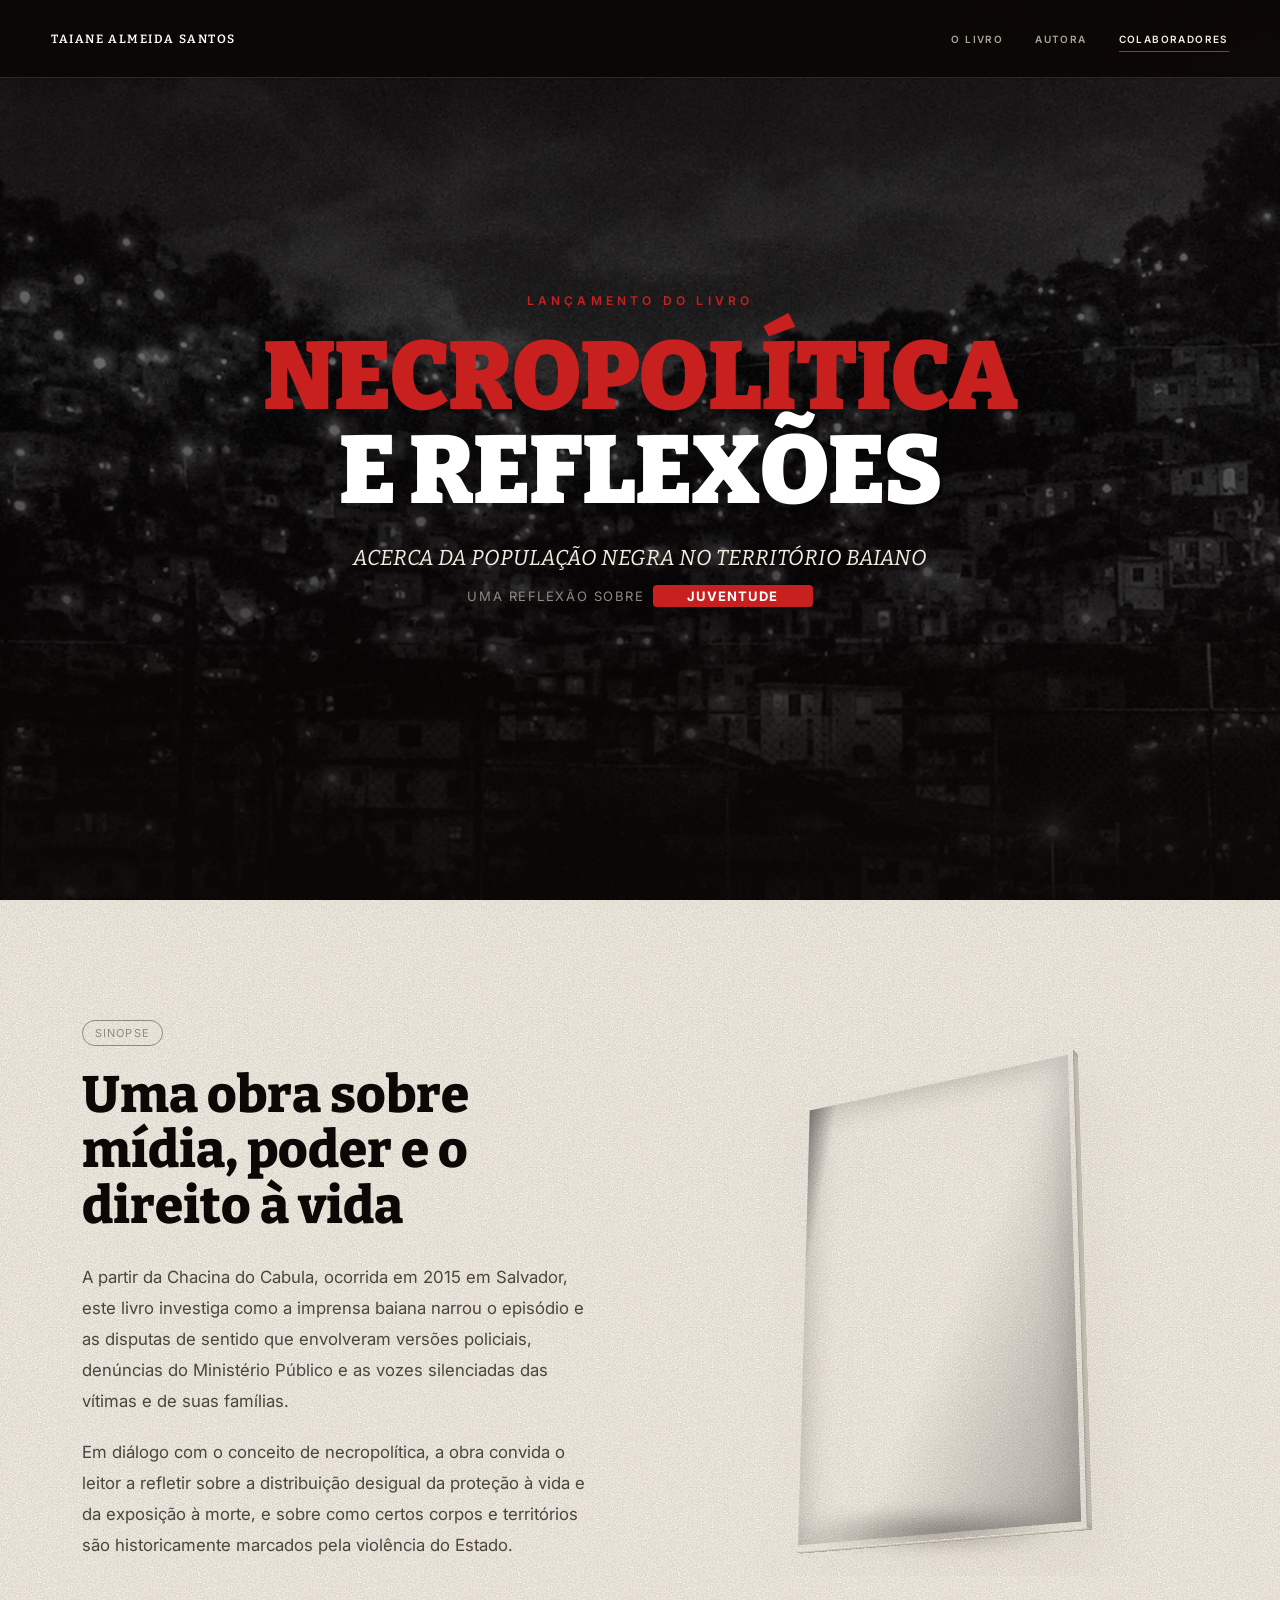
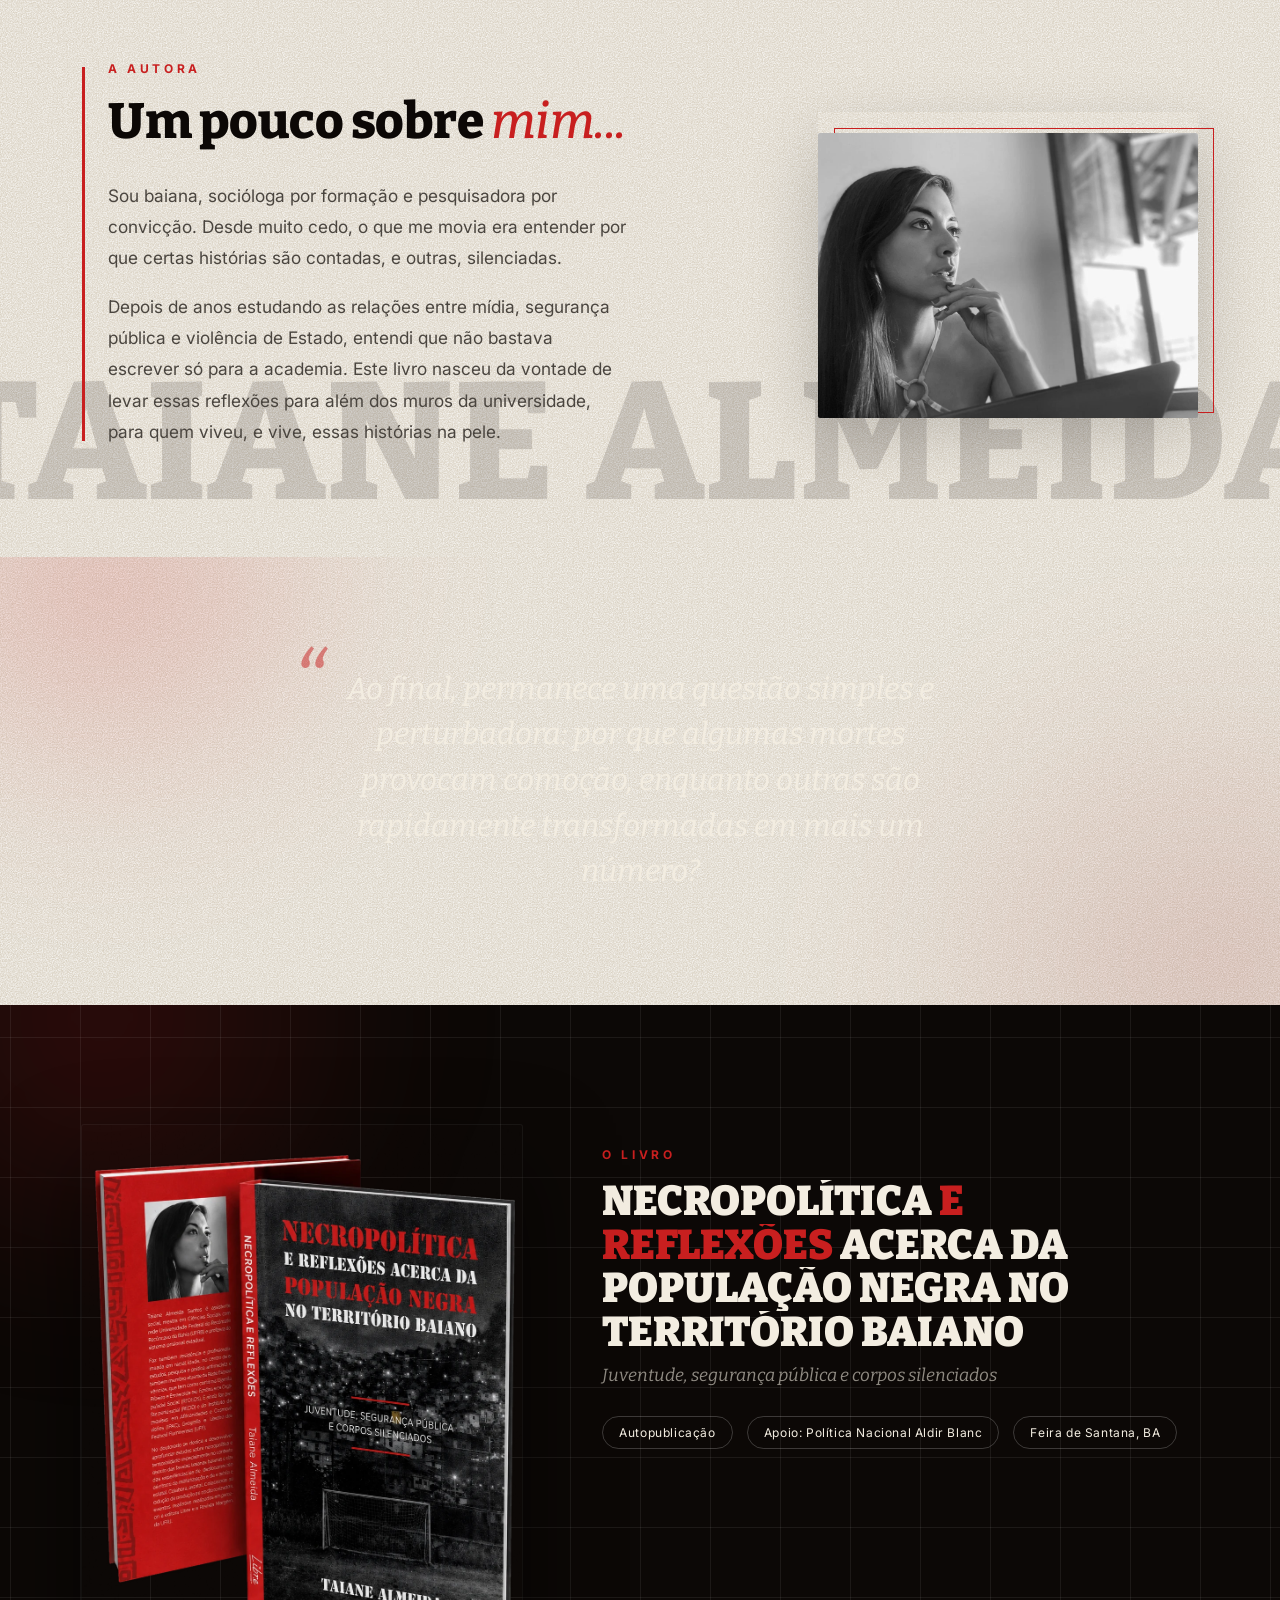
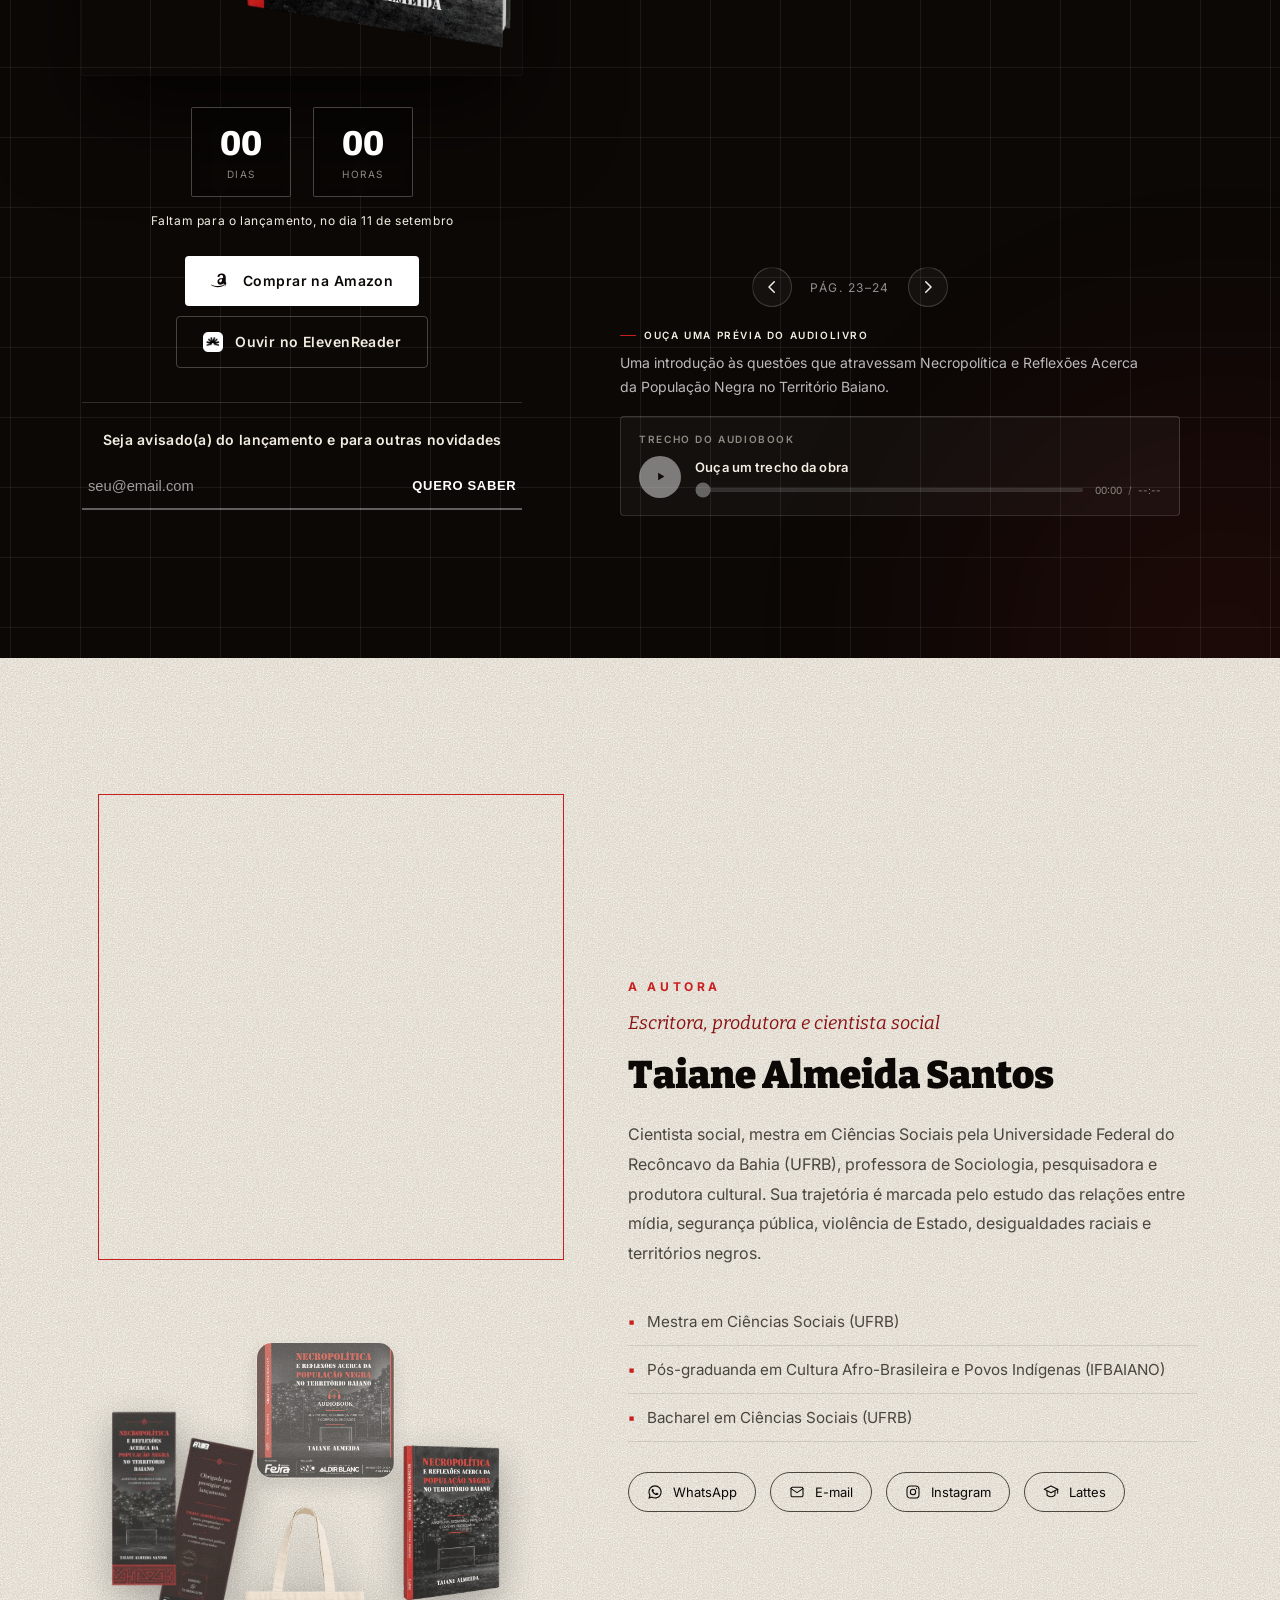
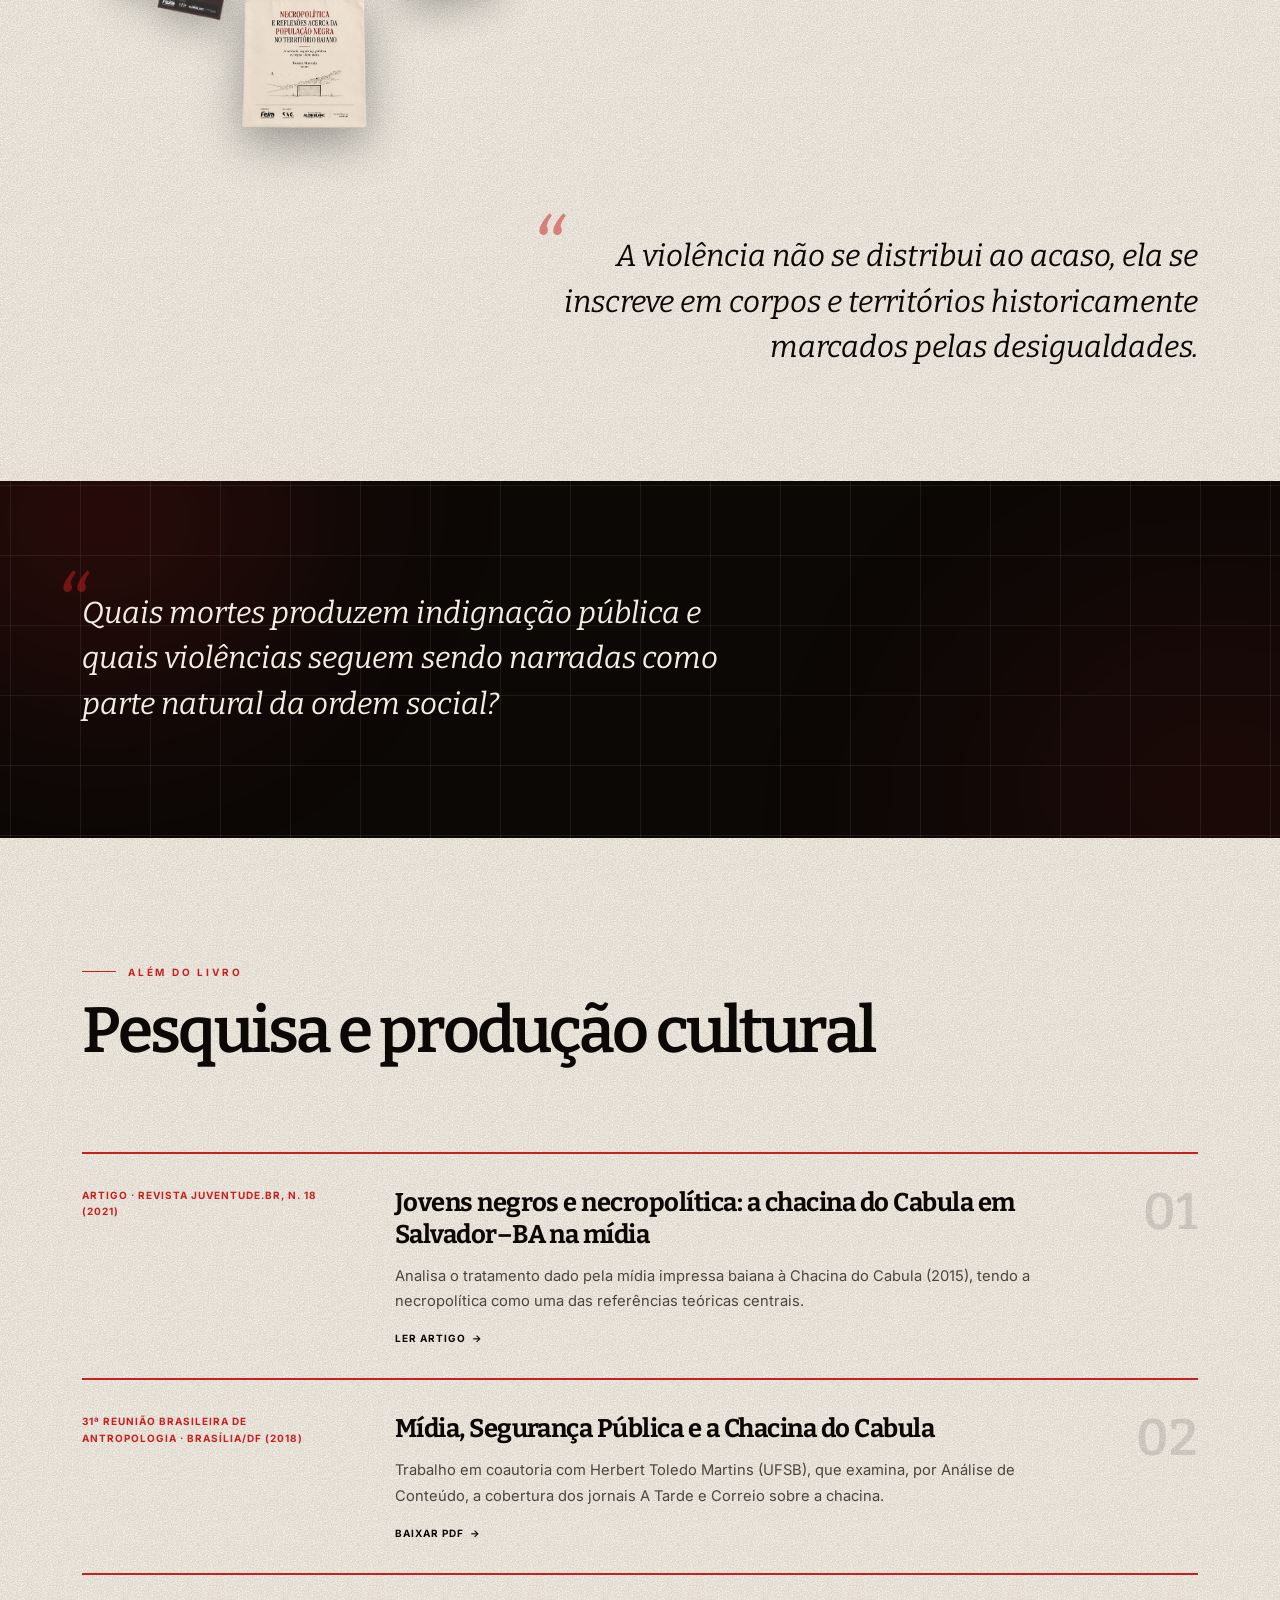
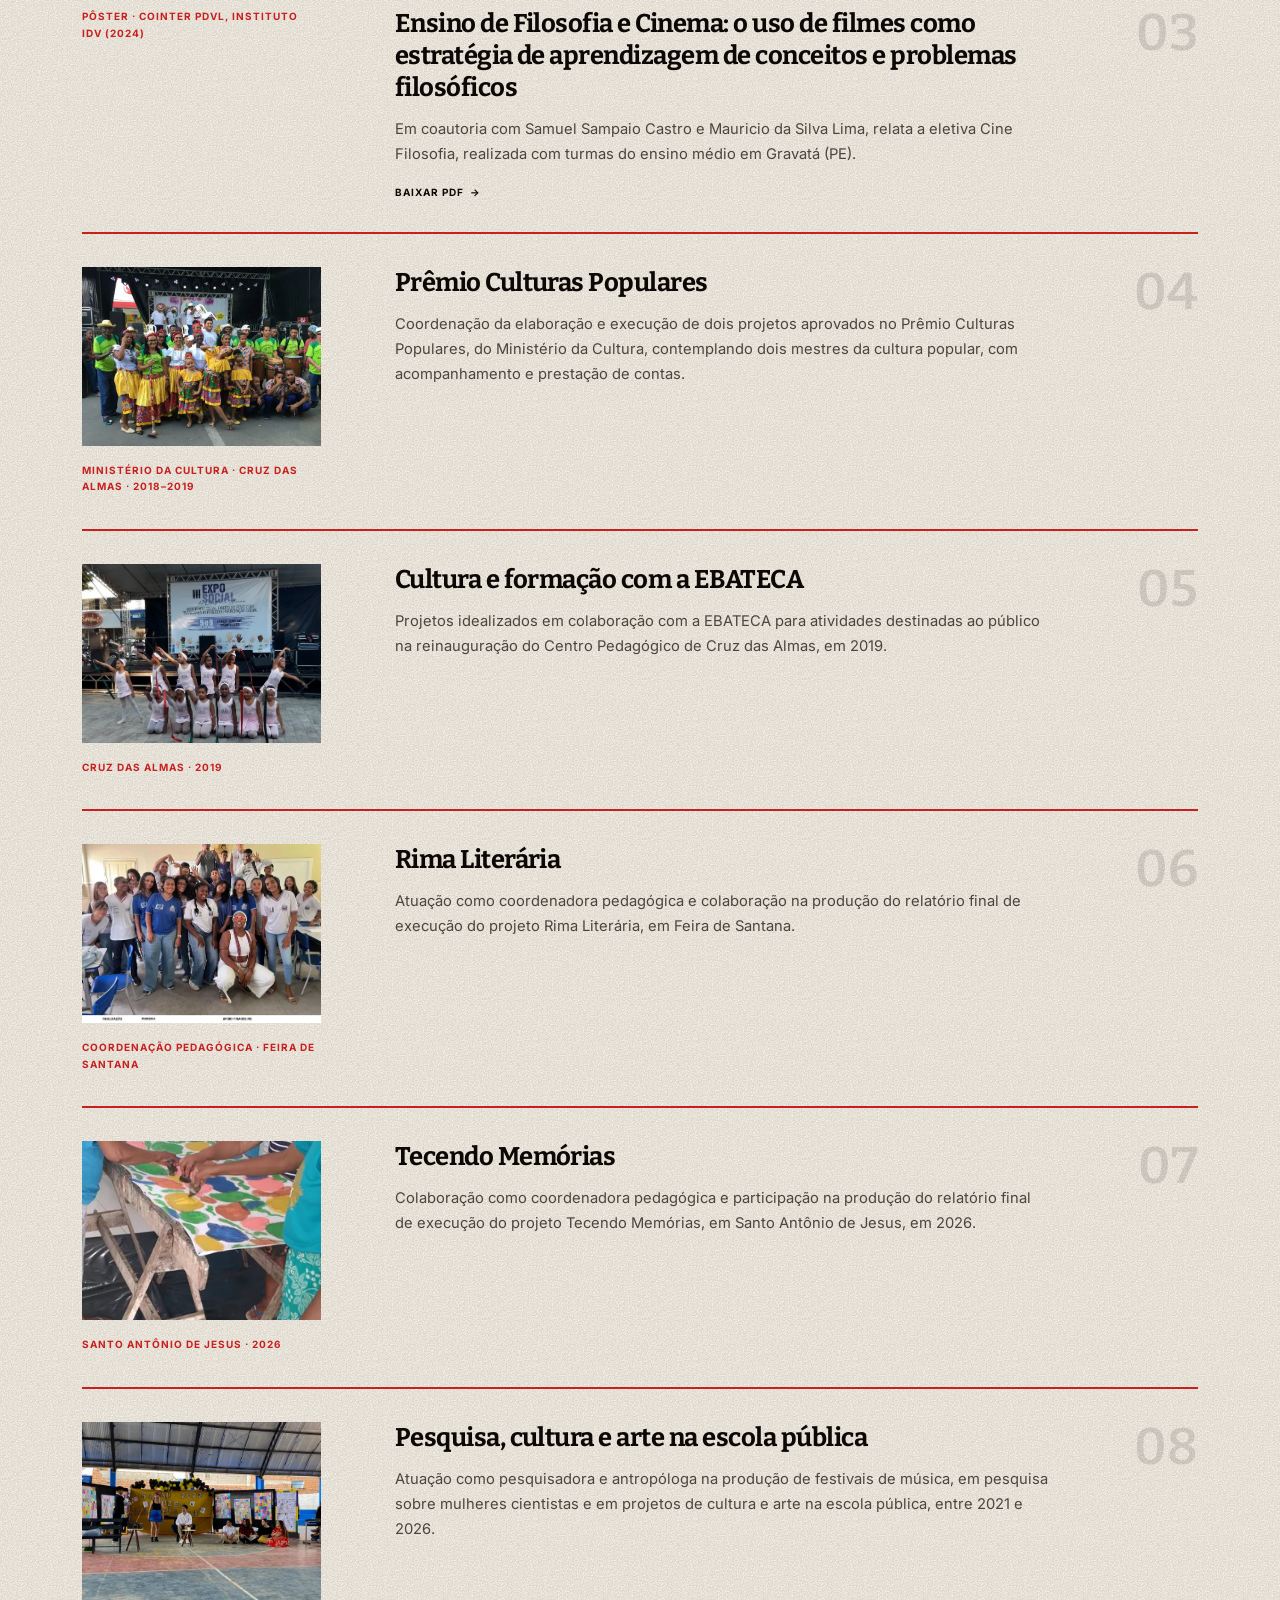
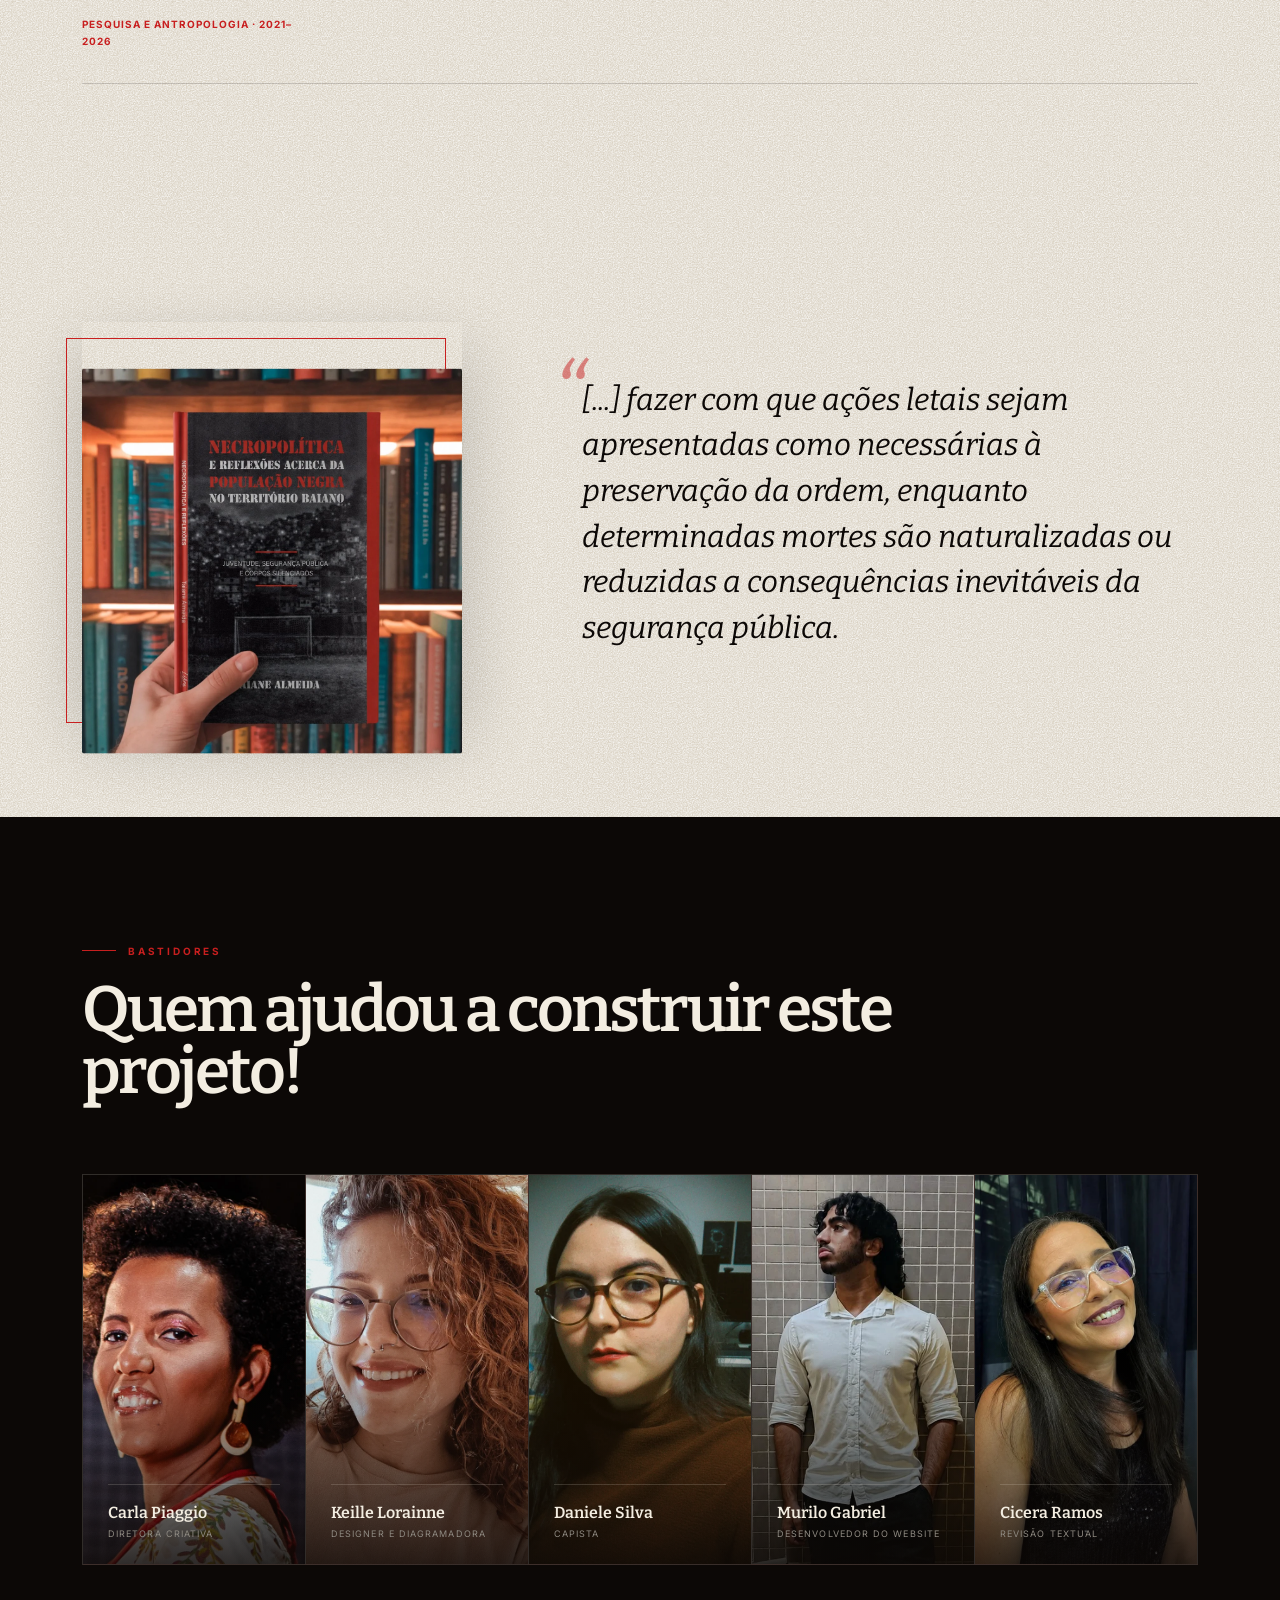
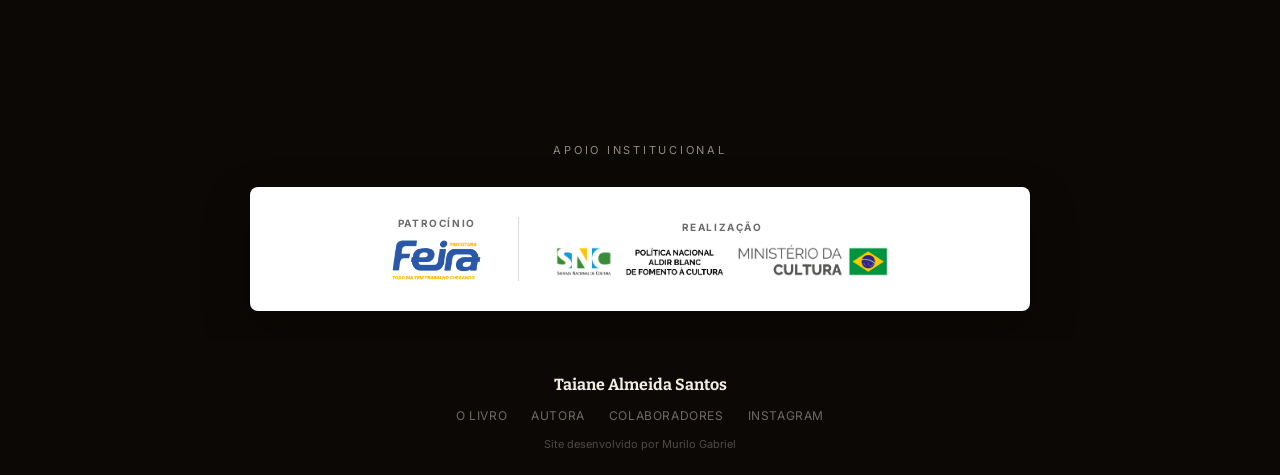
==== index.html @ 966d7d2a "feat: integra audiobook, links de compra e novos projetos culturais" ====
<!DOCTYPE html>
<html lang="pt-BR">

<head>
  <meta charset="UTF-8">
  <meta name="viewport" content="width=device-width, initial-scale=1.0">
  <title>Necropolítica e Reflexões | Taiane Almeida Santos</title>
  <link rel="icon" type="image/webp" href="assets/autora.webp">
  <link rel="canonical" href="https://taianealmeida.vercel.app/">
  <meta name="description"
    content="Site oficial do livro Necropolítica e Reflexões acerca da População Negra no Território Baiano, de Taiane Almeida Santos, uma obra sobre mídia, segurança pública, juventude, racismo e direito à vida.">

  <meta property="og:type" content="website">
  <meta property="og:title" content="Necropolítica e Reflexões | Taiane Almeida Santos">
  <meta property="og:description"
    content="Site oficial do livro Necropolítica e Reflexões acerca da População Negra no Território Baiano, de Taiane Almeida Santos — uma obra sobre mídia, segurança pública, juventude, racismo e direito à vida.">
  <meta property="og:url" content="https://taianealmeida.vercel.app/">
  <meta property="og:image" content="https://taianealmeida.vercel.app/assets/share-preview.jpg">
  <meta property="og:image:secure_url" content="https://taianealmeida.vercel.app/assets/share-preview.jpg">
  <meta property="og:image:type" content="image/jpeg">
  <meta property="og:image:width" content="1200">
  <meta property="og:image:height" content="1213">
  <meta property="og:image:alt"
    content="Livro Necropolítica e Reflexões acerca da População Negra no Território Baiano">
  <meta property="og:site_name" content="Necropolítica e Reflexões">

  <meta name="twitter:card" content="summary_large_image">
  <meta name="twitter:title" content="Necropolítica e Reflexões | Taiane Almeida Santos">
  <meta name="twitter:description"
    content="Site oficial do livro Necropolítica e Reflexões acerca da População Negra no Território Baiano, de Taiane Almeida Santos — uma obra sobre mídia, segurança pública, juventude, racismo e direito à vida.">
  <meta name="twitter:image" content="https://taianealmeida.vercel.app/assets/share-preview.jpg">
  <meta name="twitter:image:alt"
    content="Livro Necropolítica e Reflexões acerca da População Negra no Território Baiano">

  <link rel="preconnect" href="https://fonts.googleapis.com">
  <link rel="preconnect" href="https://fonts.gstatic.com" crossorigin>
  <link rel="preload" as="image" href="assets/hero-bg.webp" fetchpriority="high">
  <link
    href="https://fonts.googleapis.com/css2?family=Bitter:ital,wght@0,400;0,600;0,800;0,900;1,400;1,500&family=Inter:wght@400;500;600;700&display=swap"
    rel="stylesheet">
  <link rel="stylesheet" href="style.css">
</head>

<body>

  <canvas id="sparkCanvas"></canvas>
  <div class="scroll-progress" id="scrollProgress" aria-hidden="true"></div>

  <nav id="mainNav">
    <div class="nav-name">Taiane Almeida Santos</div>
    <div class="nav-links" id="navLinks">
      <a href="#livro">O Livro</a>
      <a href="#autora">Autora</a>
      <!-- DEPOIMENTOS — link temporariamente ocultado junto com a seção.
      <a href="#depoimentos">Depoimentos</a>
      -->
      <a href="#colaboradores">Colaboradores</a>
    </div>
    <button class="nav-toggle" id="navToggle" aria-label="Abrir menu" aria-expanded="false" aria-controls="navLinks">
      <span></span><span></span><span></span>
    </button>
  </nav>
  <div class="nav-overlay" id="navOverlay"></div>

  <!-- HERO -->
  <section class="hero">
    <div class="hero-bg" style="background-image:url('assets/hero-bg.webp')"></div>
    <div class="hero-overlay"></div>
    <div class="hero-curtain hero-curtain--left" aria-hidden="true"></div>
    <div class="hero-curtain hero-curtain--right" aria-hidden="true"></div>
    <div class="hero-content">
      <div class="eyebrow">Lançamento do livro</div>
      <div class="fold-perspective">
        <h1 class="fold-title" id="foldTitle">
          <span class="line2">NECROPOLÍTICA</span><br>
          <span class="line1">E REFLEXÕES</span>
        </h1>
      </div>
      <h1 class="hero-sub">ACERCA DA POPULAÇÃO NEGRA NO TERRITÓRIO BAIANO</h1>
      <p class="hero-tagline">
        <span class="rotating-text-wrapper">
          <span class="rotating-text-static">Uma reflexão sobre</span>
          <span class="rotating-text" id="rotatingText">
            <span class="rotating-text__item is-active">Juventude</span>
            <span class="rotating-text__item">Segurança Pública</span>
            <span class="rotating-text__item">Necropolítica</span>
            <span class="rotating-text__item">Resistência</span>
          </span>
        </span>
      </p>
    </div>
  </section>




  <!-- QUOTE 1 - left, paired with a photo of the author -->

  <!-- SINOPSE -->
  <section class="sinopse" id="sinopse">
    <div class="container sinopse-grid">
      <div class="reveal from-right sinopse-mockup">
        <div class="book3d-shadow" aria-hidden="true"></div>
        <div class="book3d-wrap" id="book3dWrap">
          <div class="book3d" id="book3d">
            <div class="book3d__face book3d__front">
              <img src="assets/livro3d-frente.webp" alt="Capa do livro Necropolítica e Reflexões" width="700"
                height="1099" decoding="async" draggable="false">
            </div>
            <div class="book3d__face book3d__back">
              <img src="assets/livro3d-verso.webp" alt="Contracapa do livro Necropolítica e Reflexões" width="700"
                height="1098" decoding="async" draggable="false">
            </div>
            <div class="book3d__face book3d__spine">
              <img src="assets/livro3d-lombada.webp" alt="Lombada do livro Necropolítica e Reflexões" width="33"
                height="1141" decoding="async" draggable="false">
            </div>
            <div class="book3d__face book3d__pages" aria-hidden="true"></div>
            <div class="book3d__face book3d__top" aria-hidden="true"></div>
            <div class="book3d__face book3d__bottom" aria-hidden="true"></div>
          </div>
        </div>
      </div>
      <div class="sinopse-text reveal from-left">
        <span class="sinopse-badge">Sinopse</span>
        <h2 class="section-title split-text">Uma obra sobre mídia, poder e o direito à vida</h2>
        <p>A partir da Chacina do Cabula, ocorrida em 2015 em Salvador, este livro investiga como a imprensa baiana
          narrou o episódio e as disputas de sentido que envolveram versões policiais, denúncias do Ministério Público e
          as vozes silenciadas das vítimas e de suas famílias.</p>
        <p>Em diálogo com o conceito de necropolítica, a obra convida o leitor a refletir sobre a distribuição desigual
          da proteção à vida e da exposição à morte, e sobre como certos corpos e territórios são historicamente
          marcados pela violência do Estado.</p>

      </div>
    </div>
  </section>

  <section class="quote-section sobre-mim-section">
    <div class="container quote-photo-grid">
      <div class="autora-watermark" aria-hidden="true"><span>Taiane Almeida</span></div>
      <div class="sobre-mim reveal from-left">
        <span class="section-label">A autora</span>
        <h2 class="sobre-mim-label split-text" data-split-preserve-html="true">Um pouco sobre <em>mim...</em></h2>
        <p>Sou baiana, socióloga por formação e pesquisadora por convicção. Desde muito cedo, o que me movia era
          entender por que certas histórias são contadas, e outras, silenciadas.</p>
        <p>Depois de anos estudando as relações entre mídia, segurança pública e violência de Estado, entendi que não
          bastava escrever só para a academia. Este livro nasceu da vontade de levar essas reflexões para além dos
          muros da universidade, para quem viveu, e vive, essas histórias na pele.</p>
      </div>
      <div class="quote-photo-frame reveal from-right">
        <div class="quote-photo-inner" data-parallax="0.05">
          <img src="assets/taiane-candid.webp" alt="Taiane Almeida Santos" width="1100" height="825" loading="lazy"
            decoding="async">
        </div>
      </div>
    </div>
  </section>


  <!-- QUOTE 2 - center on dark -->
  <section class="quote-section dark goal-bg ambient-glow">
    <div class="container">
      <blockquote class="quote-block quote-center reveal from-center">
        Ao final, permanece uma questão simples e perturbadora: por que algumas mortes provocam comoção, enquanto outras
        são rapidamente transformadas em mais um número?
      </blockquote>
    </div>
  </section>



  <!-- LIVRO -->
  <section class="livro cursor-grid-bg ambient-glow" id="livro">
    <canvas class="cursor-grid-canvas" aria-hidden="true"></canvas>
    <div class="container livro-grid">
      <div class="book-cover-wrap reveal from-left">
        <img src="assets/livro-capa-contracapa.webp" alt="Capa e contracapa do livro Necropolítica e Reflexões"
          width="1000" height="1249" loading="lazy" decoding="async">
        <div class="livro-cta">
          <div class="countdown-wrap" id="countdown">
            <div class="cd-box">
              <div class="cd-num" id="cd-days">--</div>
              <div class="cd-label">dias</div>
            </div>
            <div class="cd-box">
              <div class="cd-num" id="cd-hours">--</div>
              <div class="cd-label">horas</div>
            </div>
          </div>
          <p class="cd-caption">Faltam para o lançamento, no dia 11 de setembro</p>
          <a href="https://www.amazon.com.br/dp/B0HJBYMPZR/ref=mp_s_a_1_1?crid=3K2U5C9Z5D4BV&dib=eyJ2IjoiMSJ9.YlyxGwisrDa3qDnV0u-QEEXWohz8nEbCLAIsquaenWfNf5iiUB16h9qG-_--KOvYTPI65YmHmj3xDpbNdmT8Vw.cNkX0yG9-xN4MQ84iaETBEr9tyuZ7ePaU0CKVfbHmpA&dib_tag=se&keywords=taiane+almeida&qid=1789025018&sprefix=taiane+almeida%2Caps%2C266&sr=8-1" class="amazon-btn" id="amazonBtn"
            target="_blank" rel="noopener noreferrer" aria-label="Comprar Necropolítica e Reflexões na Amazon">
            <svg class="amazon-icon" viewBox="0 0 24 24" fill="currentColor">
              <path
                d="M15.93 17.09c-2.1 1.55-5.14 2.38-7.76 2.38-3.67 0-6.98-1.36-9.48-3.62-.2-.18-.02-.42.22-.28 2.7 1.57 6.04 2.52 9.49 2.52 2.33 0 4.89-.48 7.24-1.48.35-.15.65.23.29.48z" />
              <path
                d="M16.8 16.05c-.27-.34-1.77-.16-2.45-.08-.2.02-.24-.15-.05-.29 1.2-.84 3.16-.6 3.39-.32.23.29-.06 2.28-1.18 3.23-.17.15-.34.07-.26-.12.26-.63.83-2.08.55-2.42z" />
              <path
                d="M14.5 7.5c0-.8.02-1.47-.4-2.01-.35-.46-.93-.68-1.62-.68-1.14 0-2.15.6-2.4 2.02-.05.27-.25.27-.42.24l-1.68-.18c-.14-.03-.3-.14-.26-.35.4-2.1 2.28-3.44 4.87-3.44 1.3 0 3 .35 4.02 1.35 1.02 1 1.1 2.35 1.1 3.6v4.63c0 .93.38 1.34.74 1.83.13.18.16.4-.01.54-.4.33-1.1.94-1.49 1.28-.19.16-.4.17-.55.05-.77-.67-.9-.98-1.33-1.62-1.27 1.3-2.17 1.69-3.82 1.69-1.94 0-3.46-1.2-3.46-3.6 0-1.87.99-3.14 2.4-3.76 1.22-.55 2.94-.65 4.25-.8v-.42zm-1.63 4.9c.32-.55.32-1.07.32-1.68v-.9c-1.65 0-3.39.35-3.39 2.29 0 .99.51 1.65 1.39 1.65.64 0 1.21-.4 1.68-1.36z" />
            </svg>
            Comprar na Amazon
          </a>
          <a href="https://elevenreader.io/audiobooks/necropolitica-e-reflexoes-acerca-da-populacao-negra-no-territorio-baiano-audiobook/pj_fUJaeqrqLPuU48S3MWjV?share=in_app" class="amazon-btn spotify-btn" id="audiobookBtn"
            target="_blank" rel="noopener noreferrer" aria-label="Ouvir audiolivro completo no ElevenReader">
            <img class="amazon-icon" src="assets/audio/favicon.ico" width="20" height="20" alt="" aria-hidden="true">
            Ouvir no ElevenReader
          </a>

          <div class="livro-newsletter">
            <p class="ln-caption">Seja avisado(a) do lançamento e para outras novidades</p>
            <form class="nl-form" id="sib-form" method="POST"
              action="https://5ff61394.sibforms.com/serve/[base64]"
              data-type="subscription">
              <label class="sr-only" for="EMAIL">Seu endereço de e-mail</label>
              <input type="email" id="EMAIL" name="EMAIL" placeholder="seu@email.com" autocomplete="email" required>
              <input type="text" name="email_address_check" value="" class="input--hidden" tabindex="-1"
                autocomplete="off" aria-hidden="true">
              <input type="hidden" name="locale" value="pt">
              <button type="submit">Quero saber</button>
            </form>
            <p class="nl-msg" id="nlMsg"></p>
          </div>
        </div>
      </div>
      <div class="reveal from-right">
        <span class="section-label">O Livro</span>
        <h2 class="livro-title split-text" data-split-preserve-html="true">NECROPOLÍTICA <span class="red">
            E REFLEXÕES </span>ACERCA DA POPULAÇÃO NEGRA NO TERRITÓRIO BAIANO</h2>
        <p class="livro-subtitle">Juventude, segurança pública e corpos silenciados</p>
        <div class="livro-meta">
          <span class="meta-pill">Autopublicação</span>
          <span class="meta-pill">Apoio: Política Nacional Aldir Blanc</span>
          <span class="meta-pill">Feira de Santana, BA</span>
        </div>

        <div class="book-spread-wrap" id="bookSpread">
          <button type="button" class="book-spread-viewport" id="spreadFrame"
            aria-label="Ampliar prévia das páginas do livro">
            <div class="book-spread-track" id="spreadTrack">
              <img class="spread-img" src="assets/book-pages/spread-23-24-760.webp"
                srcset="assets/book-pages/spread-23-24-760.webp 760w, assets/book-pages/spread-23-24.webp 1514w"
                sizes="(max-width: 880px) calc(100vw - 48px), 560px" alt="Páginas 23–24 do livro" width="1514"
                height="1039" loading="lazy" decoding="async" draggable="false">
              <img class="spread-img" src="assets/book-pages/spread-25-26-760.webp"
                srcset="assets/book-pages/spread-25-26-760.webp 760w, assets/book-pages/spread-25-26.webp 1514w"
                sizes="(max-width: 880px) calc(100vw - 48px), 560px" alt="Páginas 25–26 do livro" width="1514"
                height="1039" loading="lazy" decoding="async" draggable="false">
            </div>
            <span class="book-spread__zoom-hint" aria-hidden="true">
              <svg viewBox="0 0 24 24" fill="none" stroke="currentColor" stroke-width="1.8">
                <circle cx="11" cy="11" r="7" />
                <path d="M21 21l-4.3-4.3" stroke-linecap="round" />
                <path d="M8 11h6M11 8v6" stroke-linecap="round" />
              </svg>
            </span>
          </button>
          <div class="book-flip__controls">
            <button type="button" class="flip-btn" id="spreadPrev" aria-label="Páginas anteriores">
              <svg viewBox="0 0 24 24" fill="none">
                <path d="M15 5l-7 7 7 7" stroke="currentColor" stroke-width="2" stroke-linecap="round"
                  stroke-linejoin="round" />
              </svg>
            </button>
            <span class="flip-indicator" id="spreadIndicator">Pág. 23–24</span>
            <button type="button" class="flip-btn" id="spreadNext" aria-label="Próximas páginas">
              <svg viewBox="0 0 24 24" fill="none">
                <path d="M9 5l7 7-7 7" stroke="currentColor" stroke-width="2" stroke-linecap="round"
                  stroke-linejoin="round" />
              </svg>
            </button>
          </div>
          <div class="audiobook-intro">
            <div class="audiobook-intro__eyebrow">Ouça uma prévia do audiolivro</div>
            <p class="audiobook-intro__description">Uma introdução às questões que atravessam Necropolítica e Reflexões
              Acerca da População Negra no Território Baiano.</p>
          </div>
          <div class="audiobook-player" id="audiobookPlayer">
            <div class="audiobook-player__eyebrow">Trecho do audiobook</div>
            <div class="audiobook-player__main">
              <button type="button" class="audiobook-player__play" id="audioPlay"
                aria-label="Reproduzir trecho do audiobook" disabled>
                <svg class="audio-icon audio-icon--play" viewBox="0 0 24 24" aria-hidden="true">
                  <path d="M9 7.2v9.6L17 12 9 7.2Z" fill="currentColor" />
                </svg>
                <svg class="audio-icon audio-icon--pause" viewBox="0 0 24 24" aria-hidden="true">
                  <path d="M9 7v10M15 7v10" fill="none" stroke="currentColor" stroke-width="2" stroke-linecap="round" />
                </svg>
              </button>
              <div class="audiobook-player__body">
                <div class="audiobook-player__title">Ouça um trecho da obra</div>
                <div class="audiobook-player__progress-row">
                  <input id="audioProgress" class="audiobook-player__progress" type="range" min="0" max="100" value="0"
                    step="0.1" aria-label="Progresso do trecho do audiobook" disabled>
                  <div class="audiobook-player__times"><span id="audioCurrent">00:00</span><span
                      id="audioDuration">--:--</span></div>
                </div>
              </div>
            </div>
            <audio id="audiobookAudio" src="assets/audio/WhatsApp%20Audio%202026-09-08%20at%2019.38.07.ogg"
              preload="metadata"></audio>
          </div>
        </div>
      </div>
    </div>
  </section>

  <!-- BOOK LIGHTBOX (zoom da prévia de páginas) -->
  <div class="book-lightbox" id="bookLightbox" aria-hidden="true">
    <button type="button" class="lightbox-close" id="lightboxClose" aria-label="Fechar">
      <svg viewBox="0 0 24 24" fill="none" stroke="currentColor" stroke-width="2">
        <path d="M6 6l12 12M18 6L6 18" stroke-linecap="round" />
      </svg>
    </button>
    <div class="book-lightbox__stage">
      <img class="book-lightbox__img" id="lightboxImg" src="" alt="">
    </div>
    <div class="book-lightbox__controls">
      <button type="button" class="flip-btn" id="lightboxPrev" aria-label="Páginas anteriores">
        <svg viewBox="0 0 24 24" fill="none">
          <path d="M15 5l-7 7 7 7" stroke="currentColor" stroke-width="2" stroke-linecap="round"
            stroke-linejoin="round" />
        </svg>
      </button>
      <span class="flip-indicator" id="lightboxIndicator">Pág. 23–24</span>
      <button type="button" class="flip-btn" id="lightboxNext" aria-label="Próximas páginas">
        <svg viewBox="0 0 24 24" fill="none">
          <path d="M9 5l7 7-7 7" stroke="currentColor" stroke-width="2" stroke-linecap="round"
            stroke-linejoin="round" />
        </svg>
      </button>
    </div>
  </div>

  <!-- QUOTE 3 - right -->

  <!--
  <section class="quote-section">
    <div class="container">
      <blockquote class="quote-block quote-right reveal from-right">
        Reconhecer os mecanismos que naturalizam determinadas mortes significa também reafirmar o direito à vida, à
        memória, à justiça e à dignidade humana.
      </blockquote>
    </div>
  </section>
-->

  <!-- AUTORA -->
  <section class="autora" id="autora">
    <div class="autora-gradient-bg" id="autoraGradientWaves" aria-hidden="true"></div>
    <div class="container autora-grid">
      <div class="autora-photo-col reveal from-left">
        <div class="autora-photo">
          <img src="assets/autora.webp" alt="Taiane Almeida Santos" width="900" height="900" loading="lazy"
            decoding="async">
        </div>
      </div>
      <div class="reveal from-right">
        <span class="section-label">A Autora</span>
        <p class="autora-kicker">Escritora, produtora e cientista social</p>
        <h2 class="autora-name split-text">Taiane Almeida Santos</h2>
        <div class="autora-bio">
          <p>Cientista social, mestra em Ciências Sociais pela Universidade Federal do Recôncavo da Bahia (UFRB),
            professora de Sociologia, pesquisadora e produtora cultural. Sua trajetória é marcada pelo estudo das
            relações entre mídia, segurança pública, violência de Estado, desigualdades raciais e territórios negros.
          </p>
        </div>
        <ul class="formacao-list">
          <li>Mestra em Ciências Sociais (UFRB)</li>
          <li>Pós-graduanda em Cultura Afro-Brasileira e Povos Indígenas (IFBAIANO)</li>
          <li>Bacharel em Ciências Sociais (UFRB)</li>
        </ul>
        <div class="contatos" id="contato">
          <a class="contato-chip" href="https://wa.me/5575992184028" target="_blank">
            <svg class="chip-icon" viewBox="0 0 24 24" fill="currentColor">
              <path
                d="M12.04 2c-5.46 0-9.91 4.45-9.91 9.91 0 1.75.46 3.45 1.32 4.95L2 22l5.25-1.38a9.9 9.9 0 0 0 4.79 1.22h.01c5.46 0 9.91-4.45 9.91-9.91 0-2.65-1.03-5.14-2.9-7.01A9.82 9.82 0 0 0 12.04 2zm0 18.15h-.01a8.2 8.2 0 0 1-4.19-1.15l-.3-.18-3.12.82.83-3.04-.2-.31a8.23 8.23 0 0 1-1.26-4.38c0-4.54 3.7-8.24 8.25-8.24a8.2 8.2 0 0 1 5.83 2.42 8.18 8.18 0 0 1 2.41 5.83c0 4.55-3.7 8.23-8.24 8.23zm4.52-6.16c-.25-.12-1.47-.72-1.7-.81-.23-.08-.39-.12-.56.13-.17.25-.64.81-.78.97-.14.17-.29.19-.54.06-.25-.12-1.04-.38-1.99-1.22-.73-.65-1.23-1.46-1.37-1.71-.14-.25-.02-.38.11-.51.11-.11.25-.29.37-.43.12-.14.16-.25.25-.41.08-.17.04-.31-.02-.44-.06-.12-.56-1.35-.77-1.85-.2-.48-.41-.42-.56-.43-.14-.01-.31-.01-.48-.01a.92.92 0 0 0-.67.31c-.23.25-.87.85-.87 2.08s.89 2.41 1.01 2.58c.12.17 1.75 2.67 4.24 3.74.59.26 1.05.41 1.41.52.59.19 1.13.16 1.56.1.48-.07 1.47-.6 1.67-1.18.21-.58.21-1.08.15-1.18-.06-.1-.23-.16-.48-.28z" />
            </svg>
            WhatsApp
          </a>
          <a class="contato-chip" href="mailto:almeida.taiane@outllook.com">
            <svg class="chip-icon" viewBox="0 0 24 24" fill="none" stroke="currentColor" stroke-width="1.6">
              <rect x="3" y="5" width="18" height="14" rx="2" />
              <path d="M3 7l9 6 9-6" stroke-linecap="round" stroke-linejoin="round" />
            </svg>
            E-mail
          </a>
          <a class="contato-chip" href="https://www.instagram.com/taialmeida2/" target="_blank">
            <svg class="chip-icon" viewBox="0 0 24 24" fill="none" stroke="currentColor" stroke-width="1.6">
              <rect x="3" y="3" width="18" height="18" rx="5" />
              <circle cx="12" cy="12" r="4" />
              <circle cx="17.3" cy="6.7" r="1" fill="currentColor" stroke="none" />
            </svg>
            Instagram
          </a>
          <a class="contato-chip" href="https://share.google/I5t78HGhTyZpw0pw1" target="_blank">
            <svg class="chip-icon" viewBox="0 0 24 24" fill="none" stroke="currentColor" stroke-width="1.6">
              <path d="M12 3L2 8l10 5 10-5-10-5z" stroke-linejoin="round" />
              <path d="M6 10.5V16c0 1.1 2.7 3 6 3s6-1.9 6-3v-5.5" stroke-linecap="round" stroke-linejoin="round" />
              <path d="M22 8v6" stroke-linecap="round" />
            </svg>
            Lattes
          </a>
        </div>
      </div>
      <div class="orbit" style="--rx:150px; --ry:78px;">
        <div class="orbit-item" data-angle="0">
          <img src="assets/orbit/livro-capa.webp" alt="" width="560" height="700" loading="lazy" decoding="async">
        </div>
        <div class="orbit-item" data-angle="90">
          <img src="assets/orbit/sacola.webp" alt="" width="561" height="700" loading="lazy" decoding="async">
        </div>
        <div class="orbit-item" data-angle="180">
          <img src="assets/orbit/marcador.webp" alt="" width="394" height="700" loading="lazy" decoding="async">
        </div>
        <div class="orbit-item" data-angle="270">
          <div class="orbit-audiobook-frame">
            <img src="assets/orbit/WhatsApp Image 2026-09-09 at 17.24.06.jpeg"
              alt="Capa do audiobook Necropolítica e Reflexões acerca da População Negra no Território Baiano"
              width="1080" height="1062" loading="lazy" decoding="async">
          </div>
        </div>
      </div>
    </div>
  </section>

  <section class="quote-section quote-section--tight">
    <div class="container">
      <blockquote class="quote-block quote-right reveal from-right">
        A violência não se distribui ao acaso, ela se inscreve em corpos e territórios historicamente marcados pelas
        desigualdades.
      </blockquote>
    </div>
  </section>

  <!-- QUOTE 4 - left on dark -->
  <section class="quote-section dark cursor-grid-bg ambient-glow">
    <canvas class="cursor-grid-canvas" aria-hidden="true"></canvas>
    <div class="container">
      <blockquote class="quote-block quote-left reveal from-left">
        Quais mortes produzem indignação pública e quais violências seguem sendo narradas como parte natural da ordem
        social?
      </blockquote>
    </div>
  </section>

  <!-- ==================================================
       DEPOIMENTOS — TEMPORARIAMENTE OCULTADO
       Para restaurar, remover os comentários deste bloco.
       ================================================== -->
  <!--
  <section class="depoimentos ambient-glow" id="depoimentos">
    <div class="container">
      <span class="section-label">Depoimentos</span>
      <h2 class="section-title split-text" style="color:var(--cream)">O que dizem sobre a obra</h2>
    </div>
    <div class="container" style="margin-top:50px;">
      <div class="dep-viewport reveal from-bottom">
        <div class="dep-track">
          <div class="dep-card">
            <p class="dep-quote">"Um trabalho rigoroso que conecta teoria social e realidade concreta das periferias
              baianas com muita sensibilidade."</p>
            <div class="dep-name">Nome do(a) pesquisador(a)</div>
            <div class="dep-role">Instituição a confirmar</div>
          </div>
          <div class="dep-card">
            <p class="dep-quote">"Taiane consegue transformar uma dissertação acadêmica densa em uma leitura urgente e
              acessível a todos os públicos."</p>
            <div class="dep-name">Nome do(a) professor(a)</div>
            <div class="dep-role">Instituição a confirmar</div>
          </div>
          <div class="dep-card">
            <p class="dep-quote">"Uma contribuição essencial para pensar racismo, mídia e segurança pública no Brasil
              contemporâneo."</p>
            <div class="dep-name">Nome do(a) colega</div>
            <div class="dep-role">Instituição a confirmar</div>
          </div>
  -->
  <!-- cópia dos mesmos cards, usada só pra fechar o loop infinito -->
  <!--
          <div class="dep-card" aria-hidden="true">
            <p class="dep-quote">"Um trabalho rigoroso que conecta teoria social e realidade concreta das periferias
              baianas com muita sensibilidade."</p>
            <div class="dep-name">Nome do(a) pesquisador(a)</div>
            <div class="dep-role">Instituição a confirmar</div>
          </div>
          <div class="dep-card" aria-hidden="true">
            <p class="dep-quote">"Taiane consegue transformar uma dissertação acadêmica densa em uma leitura urgente e
              acessível a todos os públicos."</p>
            <div class="dep-name">Nome do(a) professor(a)</div>
            <div class="dep-role">Instituição a confirmar</div>
          </div>
          <div class="dep-card" aria-hidden="true">
            <p class="dep-quote">"Uma contribuição essencial para pensar racismo, mídia e segurança pública no Brasil
              contemporâneo."</p>
            <div class="dep-name">Nome do(a) colega</div>
            <div class="dep-role">Instituição a confirmar</div>
          </div>
        </div>
      </div>
      <p class="dep-note">* Depoimentos simulados para este protótipo; serão substituídos pelas falas reais assim que
        você me enviar.</p>
    </div>
  </section>
  -->
  <!-- FIM DOS DEPOIMENTOS TEMPORARIAMENTE OCULTADOS -->

  <!-- TRABALHOS -->
  <section class="trabalhos" id="trabalhos">
    <div class="container">
      <span class="section-label">Além do livro</span>
      <h2 class="section-title split-text">Pesquisa e produção cultural</h2>

      <div class="pub-list">
        <a class="pub-item reveal" href="https://juventudebr.emnuvens.com.br/juventudebr/article/view/204"
          target="_blank" rel="noopener">
          <span class="pub-dot" aria-hidden="true"></span>
          <span class="pub-tag">Artigo · Revista Juventude.br, n. 18 (2021)</span>
          <h3 class="pub-title">Jovens negros e necropolítica: a chacina do Cabula em Salvador–BA na mídia</h3>
          <p class="pub-desc">Analisa o tratamento dado pela mídia impressa baiana à Chacina do Cabula (2015), tendo a
            necropolítica como uma das referências teóricas centrais.</p>
          <span class="pub-link">Ler artigo <span aria-hidden="true">→</span></span>
        </a>

        <a class="pub-item reveal" href="https://www.abant.org.br/files/1539619999_ARQUIVO_ARTIGOABA-2018.pdf"
          target="_blank" rel="noopener">
          <span class="pub-dot" aria-hidden="true"></span>
          <span class="pub-tag">31ª Reunião Brasileira de Antropologia · Brasília/DF (2018)</span>
          <h3 class="pub-title">Mídia, Segurança Pública e a Chacina do Cabula</h3>
          <p class="pub-desc">Trabalho em coautoria com Herbert Toledo Martins (UFSB), que examina, por Análise de
            Conteúdo, a cobertura dos jornais A Tarde e Correio sobre a chacina.</p>
          <span class="pub-link">Baixar PDF <span aria-hidden="true">→</span></span>
        </a>

        <a class="pub-item reveal" href="https://smart.institutoidv.org/2024/pdvl/uploads/2292.pdf" target="_blank"
          rel="noopener">
          <span class="pub-dot" aria-hidden="true"></span>
          <span class="pub-tag">Pôster · COINTER PDVL, Instituto IDV (2024)</span>
          <h3 class="pub-title">Ensino de Filosofia e Cinema: o uso de filmes como estratégia de aprendizagem de
            conceitos e problemas filosóficos</h3>
          <p class="pub-desc">Em coautoria com Samuel Sampaio Castro e Mauricio da Silva Lima, relata a eletiva Cine
            Filosofia, realizada com turmas do ensino médio em Gravatá (PE).</p>
          <span class="pub-link">Baixar PDF <span aria-hidden="true">→</span></span>
        </a>

        <article class="pub-item reveal">
          <span class="pub-dot" aria-hidden="true"></span>
          <span class="pub-tag">
            <img class="pub-project-image" src="assets/pesquisa-producao/premio-culturas-populares.webp"
              alt="Grupo de cultura popular em registro do Prêmio Culturas Populares" width="640" height="480" loading="lazy" decoding="async">
            Ministério da Cultura · Cruz das Almas · 2018–2019
          </span>
          <h3 class="pub-title">Prêmio Culturas Populares</h3>
          <p class="pub-desc">Coordenação da elaboração e execução de dois projetos aprovados no Prêmio Culturas Populares, do Ministério da Cultura, contemplando dois mestres da cultura popular, com acompanhamento e prestação de contas.</p>
        </article>

        <article class="pub-item reveal">
          <span class="pub-dot" aria-hidden="true"></span>
          <span class="pub-tag">
            <img class="pub-project-image" src="assets/pesquisa-producao/ebateca.webp"
              alt="Apresentação de dança registrada nos projetos com a EBATECA" width="561" height="429" loading="lazy" decoding="async">
            Cruz das Almas · 2019
          </span>
          <h3 class="pub-title">Cultura e formação com a EBATECA</h3>
          <p class="pub-desc">Projetos idealizados em colaboração com a EBATECA para atividades destinadas ao público na reinauguração do Centro Pedagógico de Cruz das Almas, em 2019.</p>
        </article>

        <article class="pub-item reveal">
          <span class="pub-dot" aria-hidden="true"></span>
          <span class="pub-tag">
            <img class="pub-project-image" src="assets/pesquisa-producao/rima-literaria.webp"
              alt="Participantes reunidos em atividade do projeto Rima Literária" width="535" height="529" loading="lazy" decoding="async">
            Coordenação pedagógica · Feira de Santana
          </span>
          <h3 class="pub-title">Rima Literária</h3>
          <p class="pub-desc">Atuação como coordenadora pedagógica e colaboração na produção do relatório final de execução do projeto Rima Literária, em Feira de Santana.</p>
        </article>

        <article class="pub-item reveal">
          <span class="pub-dot" aria-hidden="true"></span>
          <span class="pub-tag">
            <img class="pub-project-image" src="assets/pesquisa-producao/tecendo-memorias.webp"
              alt="Participantes realizando trabalho manual no projeto Tecendo Memórias" width="295" height="640" loading="lazy" decoding="async">
            Santo Antônio de Jesus · 2026
          </span>
          <h3 class="pub-title">Tecendo Memórias</h3>
          <p class="pub-desc">Colaboração como coordenadora pedagógica e participação na produção do relatório final de execução do projeto Tecendo Memórias, em Santo Antônio de Jesus, em 2026.</p>
        </article>

        <article class="pub-item reveal">
          <span class="pub-dot" aria-hidden="true"></span>
          <span class="pub-tag">
            <img class="pub-project-image" src="assets/pesquisa-producao/pesquisa-escola-publica.webp"
              alt="Apresentação cultural em quadra de escola pública" width="640" height="480" loading="lazy" decoding="async">
            Pesquisa e antropologia · 2021–2026
          </span>
          <h3 class="pub-title">Pesquisa, cultura e arte na escola pública</h3>
          <p class="pub-desc">Atuação como pesquisadora e antropóloga na produção de festivais de música, em pesquisa sobre mulheres cientistas e em projetos de cultura e arte na escola pública, entre 2021 e 2026.</p>
        </article>
      </div>
    </div>
  </section>

  <!-- QUOTE 5 - paired with the book-in-hand photo -->
  <section class="quote-section">
    <div class="container quote-photo-grid quote-photo-grid--reverse">
      <div class="quote-photo-frame reveal from-left">
        <img src="assets/livro-mao.webp" alt="Livro Necropolítica e Reflexões nas mãos do leitor" width="1200"
          height="1213" loading="lazy" decoding="async" data-parallax="0.05">
      </div>
      <blockquote class="quote-block quote-left reveal from-right">
        [...] fazer com que ações letais sejam apresentadas como necessárias à preservação da ordem, enquanto
        determinadas mortes são naturalizadas ou reduzidas a consequências inevitáveis da segurança pública.
      </blockquote>
    </div>
  </section>

  <!-- COLABORADORES -->
  <section class="colaboradores" id="colaboradores">
    <div class="container">
      <span class="section-label">Bastidores</span>
      <h2 class="section-title split-text" style="color:var(--cream)">Quem ajudou a construir este projeto!</h2>

      <div class="colab-grid">
        <div class="colab-card reveal from-bottom">
          <div class="colab-photo">
            <img src="assets/colaboradores/carla-piaggio.webp" alt="Retrato de Carla Piaggio" width="900" height="900"
              loading="lazy" decoding="async">
          </div>
          <div class="colab-shine" aria-hidden="true"></div>
          <div class="colab-info">
            <div class="colab-text">
              <div class="colab-name">Carla Piaggio</div>
              <div class="colab-role">diretora criativa</div>
            </div>
          </div>
        </div>

        <div class="colab-card reveal from-bottom">
          <div class="colab-photo">
            <img src="assets/colaboradores/keille-lorainne.webp" alt="Retrato de Keille Lorainne" width="900"
              height="900" loading="lazy" decoding="async">
          </div>
          <div class="colab-shine" aria-hidden="true"></div>
          <div class="colab-info">
            <div class="colab-text">
              <div class="colab-name">Keille Lorainne</div>
              <div class="colab-role">designer e diagramadora</div>
            </div>
          </div>
        </div>

        <div class="colab-card reveal from-bottom">
          <div class="colab-photo">
            <img src="assets/colaboradores/daniele-silva.webp" alt="Retrato de Daniele Silva" width="733" height="1100"
              loading="lazy" decoding="async">
          </div>
          <div class="colab-shine" aria-hidden="true"></div>
          <div class="colab-info">
            <div class="colab-text">
              <div class="colab-name">Daniele Silva</div>
              <div class="colab-role">capista</div>
            </div>
          </div>
        </div>

        <div class="colab-card reveal from-bottom">
          <div class="colab-photo">
            <img src="assets/colaboradores/murilo-gabriel.webp" alt="Retrato de Murilo Gabriel" width="398" height="690"
              loading="lazy" decoding="async">
          </div>
          <div class="colab-shine" aria-hidden="true"></div>
          <div class="colab-info">
            <div class="colab-text">
              <div class="colab-name">Murilo Gabriel</div>
              <div class="colab-role">Desenvolvedor do website</div>
            </div>
          </div>
        </div>

        <div class="colab-card reveal from-bottom">
          <div class="colab-photo">
            <img src="assets/colaboradores/cicera-ramos.webp" alt="Retrato de Cicera Ramos" width="900" height="1118"
              loading="lazy" decoding="async">
          </div>
          <div class="colab-shine" aria-hidden="true"></div>
          <div class="colab-info">
            <div class="colab-text">
              <div class="colab-name">Cicera Ramos</div>
              <div class="colab-role">Revisão textual</div>
            </div>
          </div>
        </div>
      </div>
    </div>
  </section>

  <!-- APOIO / RÉGUA DE MARCAS -->
  <div class="apoio">
    <p class="apoio-label">Apoio institucional</p>
    <div class="regua-marcas">
      <div class="regua-col">
        <span class="regua-tag">Patrocínio</span>
        <img src="assets/logo-feira-patrocinio.webp" alt="Prefeitura Municipal de Feira de Santana" width="600"
          height="276" loading="lazy" decoding="async">
      </div>
      <div class="regua-divider" aria-hidden="true"></div>
      <div class="regua-col regua-col--wide">
        <span class="regua-tag">Realização</span>
        <img src="assets/logo-realizacao-eleitoral.webp" width="1658" height="169" loading="lazy" decoding="async"
          alt="Sistema Nacional de Cultura, Política Nacional Aldir Blanc de Fomento à Cultura e Ministério da Cultura">
      </div>
    </div>
  </div>

  <footer>
    <div class="container">
      <div class="foot-name">Taiane Almeida Santos</div>
      <div class="foot-links">
        <a href="#livro">O Livro</a>
        <a href="#autora">Autora</a>
        <!-- DEPOIMENTOS — link temporariamente ocultado junto com a seção.
        <a href="#depoimentos">Depoimentos</a>
        -->
        <a href="#colaboradores">Colaboradores</a>
        <a href="https://www.instagram.com/taialmeida2/" target="_blank">Instagram</a>
      </div>

      <p class="foot-legal">Site desenvolvido por Murilo Gabriel</p>
    </div>
  </footer>

  <script src="script.js" defer></script>
  <script type="module" src="gradient-waves.js"></script>
  <script defer src="https://sibforms.com/forms/end-form/build/main.js"></script>
</body>

</html>
---- style.css ----
:root {
  --black: #0c0806;
  --maroon: #2a0a06;
  --red: #c81f1f;
  --red-dark: #8a1414;
  --cream: #f3ede1;
  --page-bg: #d9d1c2;
  --white-soft: #f4eee0;
  --gray: #8f8a82;
  --gray-dark: #4a453f;
  --white: #ffffff;
  --grain: url("data:image/svg+xml,%3Csvg xmlns='http://www.w3.org/2000/svg' width='160' height='160'%3E%3Cfilter id='n'%3E%3CfeTurbulence type='fractalNoise' baseFrequency='0.8' numOctaves='4' stitchTiles='stitch' result='noise'/%3E%3CfeColorMatrix type='saturate' values='0'/%3E%3CfeComponentTransfer%3E%3CfeFuncA type='linear' slope='2.2' intercept='-0.35'/%3E%3C/feComponentTransfer%3E%3C/filter%3E%3Crect width='100%25' height='100%25' filter='url(%23n)'/%3E%3C/svg%3E");
}

/* Textura granulada reutilizável para os fundos claros (--page-bg) */
body,
.sinopse,
.autora,
.trabalhos {
  background-color: var(--page-bg);
  background-image: var(--grain);
  background-repeat: repeat;
  background-blend-mode: overlay;
}

* {
  margin: 0;
  padding: 0;
  box-sizing: border-box;
}

html {
  scroll-behavior: smooth;
  overflow-x: hidden;
}

body {
  font-family: 'Inter', sans-serif;
  color: var(--black);
  overflow-x: hidden;
  cursor: default;
}

h1,
h2,
h3,
.display {
  font-family: 'Bitter', serif;
}

a {
  color: inherit;
  text-decoration: none;
}

img {
  max-width: 100%;
  display: block;
}

.container {
  max-width: 1180px;
  margin: 0 auto;
  padding: 0 32px;
}

@media(max-width:480px) {
  .container {
    padding: 0 22px;
  }
}

::selection {
  background: var(--red);
  color: var(--white);
}

/* ---------- Click spark canvas ---------- */
#sparkCanvas {
  position: fixed;
  inset: 0;
  pointer-events: none;
  z-index: 9999;
}

/* ---------- Scroll progress ---------- */
.scroll-progress {
  position: fixed;
  top: 0;
  left: 0;
  width: 100%;
  height: 3px;
  background: linear-gradient(90deg, var(--red-dark), var(--red));
  transform: scaleX(var(--scroll, 0));
  transform-origin: 0 50%;
  z-index: 1000;
  pointer-events: none;
}

@media (prefers-reduced-motion: reduce) {
  .scroll-progress {
    display: none;
  }
}

/* ---------- Nav ---------- */
nav {
  position: fixed;
  top: 0;
  left: 0;
  right: 0;
  z-index: 500;
  display: flex;
  align-items: center;
  justify-content: space-between;
  padding: 22px 40px;
  transition: background .4s ease, padding .4s ease, box-shadow .4s ease;
}

nav.scrolled {
  background: rgba(12, 8, 6, 0.92);
  padding: 14px 40px;
  box-shadow: 0 2px 20px rgba(0, 0, 0, .3);
}

.nav-name {
  font-family: 'Bitter', serif;
  font-weight: 700;
  font-size: 15px;
  letter-spacing: .08em;
  color: var(--white);
  text-transform: uppercase;
}

@media(max-width:480px) {

  nav,
  nav.scrolled {
    padding: 16px 20px;
  }

  .nav-name {
    font-size: 13px;
  }
}

.nav-links {
  display: flex;
  gap: 32px;
}

.nav-links a {
  font-size: 13px;
  letter-spacing: .06em;
  text-transform: uppercase;
  color: var(--cream);
  opacity: .8;
  transition: opacity .25s ease, color .25s ease;
}

.nav-links a:hover {
  opacity: 1;
  color: var(--red);
}

.nav-toggle {
  display: none;
  flex-direction: column;
  justify-content: center;
  gap: 5px;
  width: 38px;
  height: 38px;
  background: none;
  border: none;
  cursor: pointer;
  z-index: 600;
  padding: 0;
}

.nav-toggle span {
  display: block;
  width: 100%;
  height: 2px;
  background: var(--cream);
  border-radius: 2px;
  transition: transform .35s cubic-bezier(.19, 1, .22, 1), opacity .25s ease;
}

.nav-toggle.open span:nth-child(1) {
  transform: translateY(7px) rotate(45deg);
}

.nav-toggle.open span:nth-child(2) {
  opacity: 0;
}

.nav-toggle.open span:nth-child(3) {
  transform: translateY(-7px) rotate(-45deg);
}

.nav-overlay {
  position: fixed;
  inset: 0;
  background: rgba(12, 8, 6, .55);
  z-index: 499;
  opacity: 0;
  pointer-events: none;
  transition: opacity .35s ease;
}

.nav-overlay.open {
  opacity: 1;
  pointer-events: auto;
}

@media(max-width:960px) {
  .nav-toggle {
    display: flex;
  }

  .nav-links {
    position: fixed;
    top: 0;
    right: 0;
    z-index: 550;
    height: 100vh;
    height: 100dvh;
    width: min(78vw, 320px);
    background: rgba(12, 8, 6, .98);
    flex-direction: column;
    align-items: flex-start;
    justify-content: center;
    gap: 28px;
    padding: 100px 44px;
    overflow-y: auto;
    transform: translateX(100%);
    transition: transform .45s cubic-bezier(.19, 1, .22, 1);
    box-shadow: -10px 0 40px rgba(0, 0, 0, .4);
  }

  .nav-links.open {
    transform: translateX(0);
  }

  .nav-links a {
    font-size: 16px;
    letter-spacing: .08em;
  }
}

/* ---------- Reveal on scroll ---------- */
.reveal {
  opacity: 0;
  filter: blur(12px);
  transition: opacity 1.2s cubic-bezier(0.16, 1, 0.3, 1),
    transform 1.2s cubic-bezier(0.16, 1, 0.3, 1),
    filter 1.2s cubic-bezier(0.16, 1, 0.3, 1);
  transition-delay: var(--reveal-delay, 0ms);
}

.reveal.from-left {
  transform: translateX(-70px) translateY(20px) rotate(-1deg);
}

.reveal.from-right {
  transform: translateX(70px) translateY(20px) rotate(1deg);
}

.reveal.from-bottom {
  transform: translateY(65px) scale(0.96);
}

.reveal.from-center {
  transform: scale(.88) translateY(30px);
}

.reveal.in-view {
  opacity: 1;
  filter: blur(0);
  transform: translate(0, 0) scale(1) rotate(0deg);
  will-change: auto;
}

/* Image zoom & smooth hover effect */
img {
  transition: transform 0.8s cubic-bezier(0.16, 1, 0.3, 1), filter 0.8s ease;
}

@media (hover: hover) and (pointer: fine) {

  .quote-photo-inner img:hover,
  .autora-photo img:hover,
  .pub-item:hover img {
    transform: scale(1.03);
  }
}

@media (prefers-reduced-motion: reduce) {
  .reveal {
    filter: none;
    transition: opacity 0.5s ease;
  }
}


@media(max-width:720px) {
  .reveal {
    filter: none;
    transition-duration: .88s;
  }

  .reveal.in-view {
    filter: none;
  }

  .reveal.from-left {
    transform: translateX(-28px) translateY(10px);
  }

  .reveal.from-right {
    transform: translateX(28px) translateY(10px);
  }

  .reveal.from-bottom {
    transform: translateY(32px);
  }

  .reveal-sequence .reveal-sequence-item {
    opacity: 0;
    transform: translate3d(0, 18px, 0);
    transition: opacity .86s cubic-bezier(.16, 1, .3, 1),
      transform .9s cubic-bezier(.16, 1, .3, 1);
    transition-delay: calc(.05s + var(--sequence-index, 0) * .14s);
  }

  .reveal-sequence.in-view .reveal-sequence-item {
    opacity: 1;
    transform: none;
  }

  .mobile-reveal-item {
    opacity: 0;
    transform: translate3d(0, 18px, 0);
    transition: opacity .84s cubic-bezier(.16, 1, .3, 1),
      transform .9s cubic-bezier(.16, 1, .3, 1);
    transition-delay: var(--mobile-item-delay, 0ms);
  }

  .mobile-reveal-item.mobile-in-view {
    opacity: 1;
    transform: none;
  }

}

/* ---------- Ambient glow (seções escuras) ----------
   Dois brilhos radiais vermelhos, borrados, que se deslocam
   suavemente conforme a página é rolada — usa a variável
   --scroll (0 a 1, atualizada via JS) para dar continuidade
   visual entre as seções escuras do site. */
.ambient-glow {
  position: relative;
  overflow: hidden;
}

.ambient-glow::before {
  content: '';
  position: absolute;
  inset: -20% -10%;
  z-index: 0;
  pointer-events: none;
  background:
    radial-gradient(480px circle at calc(15% + var(--scroll, 0) * 55%) calc(15% + var(--scroll, 0) * 70%), rgba(200, 31, 31, .20), transparent 65%),
    radial-gradient(560px circle at calc(88% - var(--scroll, 0) * 50%) calc(85% - var(--scroll, 0) * 55%), rgba(138, 20, 20, .16), transparent 70%);
  filter: blur(70px);
  will-change: background;
}

.ambient-glow>* {
  position: relative;
  z-index: 1;
}

@media (prefers-reduced-motion: reduce) {
  .ambient-glow::before {
    background:
      radial-gradient(480px circle at 30% 30%, rgba(200, 31, 31, .18), transparent 65%),
      radial-gradient(560px circle at 75% 70%, rgba(138, 20, 20, .14), transparent 70%);
  }
}

/* ---------- Hero ---------- */
.hero {
  position: relative;
  height: 100vh;
  height: 100dvh;
  min-height: 560px;
  display: flex;
  flex-direction: column;
  align-items: center;
  justify-content: center;
  text-align: center;
  overflow: hidden;
  background: var(--black);
}

.hero-bg {
  position: absolute;
  inset: 0;
  background-size: cover;
  background-position: center 30%;
  filter: brightness(.55) saturate(0.9);
  transform: scale(1.08);
  animation: heroIntro 2.8s cubic-bezier(.16, .72, .23, 1) forwards;
}

@keyframes heroIntro {
  0% {
    transform: scale(2);
  }

  100% {
    transform: scale(1.08);
  }
}

@media (prefers-reduced-motion: reduce) {
  .hero-bg {
    animation: none;
  }
}

.hero-overlay {
  position: absolute;
  inset: 0;
  background: linear-gradient(180deg, rgba(12, 8, 6, .55) 0%, rgba(12, 8, 6, .25) 40%, rgba(12, 8, 6, .85) 100%);
}

/* Cortinas que se abrem na carga do hero, revelando o fundo e o título
   em vez de simplesmente deixar o texto surgir sobre a cena já visível. */
.hero-curtain {
  position: absolute;
  top: 0;
  bottom: 0;
  width: 51%;
  background: var(--black);
  z-index: 3;
}

.hero-curtain--left {
  left: 0;
  animation: curtainOpenLeft 1.15s cubic-bezier(.76, 0, .24, 1) forwards;
  border-right: 1px solid rgba(200, 31, 31, .35);
}

.hero-curtain--right {
  right: 0;
  animation: curtainOpenRight 1.15s cubic-bezier(.76, 0, .24, 1) forwards;
  border-left: 1px solid rgba(200, 31, 31, .35);
}

@keyframes curtainOpenLeft {
  0% {
    transform: translateX(0);
  }

  100% {
    transform: translateX(-100%);
  }
}

@keyframes curtainOpenRight {
  0% {
    transform: translateX(0);
  }

  100% {
    transform: translateX(100%);
  }
}

@media (prefers-reduced-motion: reduce) {
  .hero-curtain {
    display: none;
  }
}

.hero-content {
  position: relative;
  z-index: 2;
  color: var(--white);
  padding: 0 24px;
  max-width: 980px;
}

.eyebrow {
  font-size: 12px;
  letter-spacing: .35em;
  text-transform: uppercase;
  color: var(--red);
  margin-bottom: 22px;
  font-weight: 600;
}

.fold-perspective {
  perspective: 700px;
  perspective-origin: 50% 100%;
}

.fold-title {
  font-size: clamp(2.6rem, 8vw, 6rem);
  font-weight: 900;
  line-height: .98;
  letter-spacing: -.01em;
  text-transform: uppercase;
  color: var(--white);
}

.fold-title .line2 {
  color: var(--red);
}

@media(max-width:480px) {
  .fold-title {
    font-size: clamp(1.5rem, 8vw, 6rem);
  }
}

@media(max-width:360px) {
  .fold-title {
    font-size: clamp(1.3rem, 7.6vw, 6rem);
  }
}

.fold-char {
  display: inline-block;
  opacity: 0;
  transform: rotateX(-90deg) translateY(30px);
  transform-origin: 50% 100%;
  position: relative;
}

.fold-char.play {
  animation: foldIn 0.55s cubic-bezier(.22, 1, .36, 1) forwards;
}

/* Crease shading — subtle dark gradient simulating a fold crease */
.fold-char::after {
  content: '';
  position: absolute;
  inset: 0;
  background: linear-gradient(to bottom, rgba(0, 0, 0, 0.55) 0%, transparent 60%);
  opacity: 1;
  pointer-events: none;
  transition: opacity 0.55s cubic-bezier(.22, 1, .36, 1);
}

.fold-char.play::after {
  animation: creaseOut 0.55s cubic-bezier(.22, 1, .36, 1) forwards;
}

@keyframes foldIn {
  to {
    opacity: 1;
    transform: rotateX(0) translateY(0);
  }
}

@keyframes creaseOut {
  to {
    opacity: 0;
  }
}

.hero-sub {
  font-family: 'Bitter', serif;
  font-style: italic;
  font-weight: 400;
  font-size: clamp(1rem, 2.2vw, 1.35rem);
  color: var(--cream);
  margin-top: 26px;
  opacity: 0;
  transform: translateY(24px);
  animation: heroFadeUp 1s cubic-bezier(.22, 1, .36, 1) 1.05s forwards;
}

.hero-tagline {
  margin-top: 14px;
  font-size: 13px;
  letter-spacing: .12em;
  text-transform: uppercase;
  color: var(--gray);
  opacity: 0;
  transform: translateY(20px);
  animation: heroFadeUp 1s cubic-bezier(.22, 1, .36, 1) 1.35s forwards;
}

@keyframes heroFadeUp {
  to {
    opacity: 1;
    transform: translateY(0);
  }
}

/* ---------- RotatingText ---------- */
.rotating-text-wrapper {
  display: inline-flex;
  align-items: center;
  gap: 8px;
  justify-content: center;
}

.rotating-text-static {
  color: var(--gray);
}

.rotating-text {
  position: relative;
  display: inline-flex;
  overflow: hidden;
  vertical-align: middle;
  background: var(--red);
  color: var(--white);
  padding: 4px 22px;
  border-radius: 4px;
  height: 1.7em;
  min-width: 160px;
  justify-content: center;
  align-items: center;
}

.rotating-text__item {
  position: absolute;
  white-space: nowrap;
  font-weight: 700;
  letter-spacing: .08em;
  text-transform: uppercase;
  font-size: 13px;
  transform: translateY(120%);
  opacity: 0;
  transition: transform 0.5s cubic-bezier(.175, .885, .32, 1.275),
    opacity 0.35s ease;
}

.rotating-text__item.is-active {
  transform: translateY(0);
  opacity: 1;
}

.rotating-text__item.is-exiting {
  transform: translateY(-120%);
  opacity: 0;
}

@media(max-width:480px) {
  .hero-tagline {
    font-size: 11px;
  }

  .rotating-text-wrapper {
    flex-wrap: wrap;
    row-gap: 10px;
  }

  .rotating-text {
    min-width: 145px;
    padding: 4px 14px;
  }

  .rotating-text__item {
    font-size: 11px;
  }
}

/* ---------- SplitText (scroll-triggered char animation) ---------- */
.split-word {
  display: inline-block;
  white-space: nowrap;
}

.split-text .split-char {
  display: inline-block;
  opacity: 0;
  transform: translateY(45px) rotateX(-50deg) scale(0.9);
  transform-origin: 50% 100%;
  transition: opacity 0.8s cubic-bezier(0.16, 1, 0.3, 1),
    transform 0.8s cubic-bezier(0.16, 1, 0.3, 1);
}

.split-text.split-animated .split-char {
  opacity: 1;
  transform: translateY(0) rotateX(0deg) scale(1);
}

/* ---------- Countdown ---------- */
.countdown-wrap {
  position: relative;
  z-index: 2;
  margin-top: 44px;
  display: flex;
  gap: 22px;
  flex-wrap: wrap;
  justify-content: center;
}

.cd-box {
  min-width: 100px;
  padding: 16px 14px;
  text-align: center;
  border: 1px solid rgba(255, 255, 255, .25);
  backdrop-filter: blur(4px);
  background: rgba(0, 0, 0, .25);
  border-radius: 2px;
}

.cd-num {
  font-family: 'Bitter', serif;
  font-weight: 800;
  font-size: 2.1rem;
  color: var(--white);
}

.cd-label {
  font-size: 10px;
  letter-spacing: .15em;
  text-transform: uppercase;
  color: var(--gray);
  margin-top: 4px;
}

.cd-caption {
  font-size: 12px;
  color: var(--cream);
  opacity: .7;
  margin-top: 16px;
  letter-spacing: .05em;
}

/* ---------- Quote blocks scattered ---------- */
.quote-section {
  padding: 110px 0;
  position: relative;
}

.quote-section--tight {
  padding-top: 0;
}

@media(max-width:720px) {
  .quote-section--tight {
    padding-top: 0;
  }
}

.quote-section.dark {
  background: var(--black);
  color: var(--cream);
}

.cursor-grid-bg {
  overflow: hidden;
}

.quote-section.dark.goal-bg {
  background-image: linear-gradient(rgba(12, 8, 6, .7), rgba(12, 8, 6, .78)), url('assets/quote-goal-bg.webp');
  background-size: cover;
  background-position: center 55%;
  background-attachment: scroll;
}

@media(min-width:900px) {
  .quote-section.dark.goal-bg {
    background-attachment: fixed;
  }
}

.cursor-grid-bg .container {
  position: relative;
  z-index: 1;
}

.cursor-grid-canvas {
  position: absolute;
  inset: 0;
  z-index: 0;
  display: block;
  width: 100%;
  height: 100%;
  pointer-events: none;
}

.quote-block {
  max-width: 640px;
  font-family: 'Bitter', serif;
  font-style: italic;
  font-size: clamp(1.3rem, 2.6vw, 1.9rem);
  line-height: 1.5;
  font-weight: 400;
  position: relative;
}

.quote-block::before {
  content: '\201C';
  position: absolute;
  top: -.5em;
  left: -.3em;
  font-size: 3em;
  color: var(--red);
  opacity: .5;
  font-family: 'Bitter', serif;
}

.quote-mark {
  color: var(--red);
  font-weight: 700;
}

.quote-left {
  margin-left: 0;
  margin-right: auto;
  text-align: left;
}

.quote-right {
  margin-left: auto;
  margin-right: 0;
  text-align: right;
}

.quote-center {
  margin: 0 auto;
  text-align: center;
}

.quote-attr {
  margin-top: 20px;
  font-family: 'Inter', sans-serif;
  font-style: normal;
  font-size: 12px;
  letter-spacing: .12em;
  text-transform: uppercase;
  opacity: .6;
}

.quote-block--photo-bg {
  padding: 56px 60px;
  border-radius: 6px;
  background-image: linear-gradient(rgba(12, 8, 6, .72), rgba(12, 8, 6, .72)), url('assets/quote-goal-bg.webp');
  background-size: cover;
  background-position: center 60%;
}

@media(max-width:600px) {
  .quote-block--photo-bg {
    padding: 36px 26px;
  }
}

/* quote paired with a photo (Quote 1 and Quote 5) */
.quote-photo-grid {
  display: grid;
  grid-template-columns: 1.15fr .85fr;
  gap: 44px;
  align-items: center;
}

.quote-photo-grid--reverse {
  grid-template-columns: .85fr 1.15fr;
}

.quote-photo-grid--reverse .quote-photo-frame {
  order: 1;
}

.quote-photo-grid--reverse .quote-block {
  order: 2;
}

/* ---------- Marca d'água "Um pouco sobre mim" ---------- */
.sobre-mim-section {
  overflow: hidden;
}

.sobre-mim-section .quote-photo-grid {
  position: relative;
  z-index: 0;
}

.autora-watermark {
  position: absolute;
  inset: 0;
  z-index: -1;
  display: flex;
  align-items: flex-end;
  justify-content: center;
  padding-bottom: 0;
  transform: translateY(80px);
  pointer-events: none;
  user-select: none;
}

.autora-watermark span {
  font-family: 'Bitter', serif;
  font-weight: 800;
  text-transform: uppercase;
  white-space: nowrap;
  font-size: clamp(4.5rem, 13vw, 11rem);
  line-height: 1;
  letter-spacing: .01em;
  color: rgba(12, 8, 6, .14);
}

.quote-photo-frame {
  position: relative;
  max-width: 380px;
  justify-self: end;
}

.quote-photo-grid--reverse .quote-photo-frame {
  justify-self: start;
  width: 100%;
  aspect-ratio: 1200 / 1213;
}

.quote-photo-grid--reverse .quote-photo-frame > img {
  width: 100%;
  height: 100%;
  object-fit: cover;
  object-position: 50% 50%;
  border-radius: 2px;
}


.sobre-mim-label {
  display: block;
  font-family: 'Bitter', serif;
  font-weight: 800;
  font-size: clamp(2.1rem, 4.4vw, 3.1rem);
  line-height: 1.12;
  letter-spacing: -.01em;
  color: var(--black);
  margin-bottom: 30px;
}

.sobre-mim-label em {
  font-style: italic;
  font-weight: 500;
  color: var(--red);
}

.sobre-mim {
  position: relative;
  padding-left: 26px;
}

.sobre-mim::before {
  content: '';
  position: absolute;
  left: 0;
  top: 6px;
  bottom: 6px;
  width: 3px;
  background: var(--red);
  transform: scaleY(0);
  transform-origin: top;
  transition: transform 1s cubic-bezier(.22, 1, .36, 1) .3s;
}

.sobre-mim.reveal.in-view::before {
  transform: scaleY(1);
}

.sobre-mim p {
  max-width: 520px;
  font-size: 1.08rem;
  line-height: 1.8;
  color: var(--gray-dark);
  margin-bottom: 18px;
}

.sobre-mim p:last-child {
  margin-bottom: 0;
}

.quote-photo-frame::after {
  content: '';
  position: absolute;
  inset: 16px -16px -16px 16px;
  border: 1px solid var(--red);
  z-index: -1;
  transform: scale(.85);
  opacity: 0;
  transition: transform 1s cubic-bezier(.22, 1, .36, 1) .15s, opacity 1s ease .15s;
}

.quote-photo-frame.reveal.in-view::after {
  transform: scale(1);
  opacity: 1;
}

.quote-photo-frame {
  border-radius: 2px;
}

.quote-photo-inner {
  aspect-ratio: 4 / 3;
  overflow: hidden;
  border-radius: 2px;
}

.quote-photo-inner img {
  width: 100%;
  height: 100%;
  object-fit: cover;
  object-position: 50% 45%;
  border-radius: 2px;
  filter: grayscale(1) contrast(1.05);
  transform: scale(1.06);
  transition: filter .7s ease, transform .7s cubic-bezier(.22, 1, .36, 1);
}

.quote-photo-frame {
  box-shadow: 0 30px 70px rgba(0, 0, 0, .2);
}

@media (hover: hover) and (pointer: fine) {
  .quote-photo-frame:hover .quote-photo-inner img {
    filter: grayscale(.1) contrast(1.02) saturate(1.05);
    transform: scale(1.1);
  }
}

.quote-photo-grid--reverse .quote-photo-frame::after {
  inset: 16px 16px -16px -16px;
}

@media(max-width:880px) {

  .quote-photo-grid,
  .quote-photo-grid--reverse {
    grid-template-columns: 1fr;
    gap: 36px;
  }

  .quote-photo-grid--reverse .quote-photo-frame,
  .quote-photo-grid--reverse .quote-block {
    order: initial;
  }

  .quote-photo-frame,
  .quote-photo-grid--reverse .quote-photo-frame {
    justify-self: center;
    max-width: 300px;
  }
}

/* ---------- Section generic ---------- */
section {
  position: relative;
  padding: 120px 0;
  scroll-margin-top: 110px;
}

.section-label {
  font-size: 12px;
  letter-spacing: .3em;
  text-transform: uppercase;
  color: var(--red);
  font-weight: 700;
  margin-bottom: 18px;
  display: block;
}

.section-title {
  font-size: clamp(2rem, 4.5vw, 3.2rem);
  font-weight: 800;
  line-height: 1.08;
  margin-bottom: 28px;
}

@media(max-width:480px) {
  .section-title {
    font-size: clamp(1.6rem, 7vw, 3.2rem);
  }
}

@media(max-width:720px) {
  section {
    padding: 80px 0;
  }

  .quote-section {
    padding: 70px 0;
  }
}

@media(max-width:480px) {
  section {
    padding: 64px 0;
  }

  .quote-section {
    padding: 56px 0;
  }
}

/* ---------- Sinopse ---------- */
.sinopse-grid {
  display: grid;
  grid-template-columns: 1fr 1fr;
  gap: 70px;
  align-items: center;
}

.sinopse-grid .sinopse-text {
  order: 1;
}

.sinopse-grid .sinopse-mockup {
  order: 2;
}

.sinopse-text p {
  font-size: 1.05rem;
  line-height: 1.85;
  color: var(--gray-dark);
  margin-bottom: 20px;
}

@media(max-width:880px) {
  .sinopse-text p {
    font-size: .88rem;
    line-height: 1.65;
  }
}

.sinopse-badge {
  display: inline-block;
  font-size: 11px;
  letter-spacing: .1em;
  text-transform: uppercase;
  color: var(--gray);
  border: 1px solid var(--gray);
  padding: 5px 12px;
  border-radius: 20px;
  margin-bottom: 22px;
}

@media(max-width:880px) {
  .sinopse-grid {
    display: block;
  }

  .sinopse-mockup {
    float: right;
    width: 34%;
    max-width: 125px;
    margin: 46px 4px 16px 20px;
    padding: 0;
  }

  .sinopse-text .section-title {
    font-size: clamp(1.25rem, 6vw, 2rem);
    margin-bottom: 16px;
  }
}

.sinopse-mockup img {
  width: 100%;
  max-width: 480px;
  margin: 0 auto;
}

.sinopse-mockup {
  position: relative;
  z-index: 0;
  padding: 40px 20px;
  overflow: hidden;
}

.book3d-shadow {
  position: absolute;
  left: 50%;
  bottom: 30px;
  width: calc(var(--book-w, 300px) * .8);
  height: 30px;
  margin: 0;
  background: radial-gradient(ellipse at center, rgba(20, 14, 8, .4), rgba(20, 14, 8, .12) 55%, transparent 78%);
  filter: blur(10px);
  transform: translateX(-50%) scaleX(var(--shadow-scale, 1));
  transition: transform .1s linear;
  z-index: 0;
}

.book3d-wrap {
  position: relative;
  z-index: 1;
  filter: drop-shadow(0 26px 32px rgba(30, 20, 12, .2));
  opacity: 0;
  transform: translateX(100vw) scale(.85);
  will-change: transform, opacity;
}

.book3d-wrap.is-visible {
  animation: bookSlideIn 3.2s forwards;
}

@keyframes bookSlideIn {
  0% {
    opacity: 0;
    transform: translateX(100vw) scale(.85);
    animation-timing-function: cubic-bezier(.16, 1, .3, 1);
  }

  60% {
    opacity: 1;
    transform: translateX(-70px) scale(1.06);
    animation-timing-function: cubic-bezier(.45, 0, .2, 1);
  }

  100% {
    opacity: 1;
    transform: translateX(0) scale(1);
  }
}

@media (prefers-reduced-motion: reduce) {
  .book3d-wrap.is-visible {
    animation: none;
    opacity: 1;
    transform: translateX(0) scale(1);
  }
}

.sinopse {
  padding-bottom: 50px;
}

.sinopse+.quote-section {
  padding-top: 30px;
}

/* ---------- Livro ---------- */
.livro {
  background: var(--black);
  color: var(--cream);
}

.livro-grid {
  display: grid;
  grid-template-columns: .85fr 1.15fr;
  gap: 80px;
  align-items: center;
}

.book-cover-wrap {
  position: relative;
}

.book-cover-wrap > img {
  width: 100%;
  height: auto;
  aspect-ratio: auto;
  box-shadow: 0 40px 90px rgba(0, 0, 0, .6), 0 0 0 1px rgba(255, 255, 255, .06);
  border-radius: 2px;
}

/* ---------- Livro 3D interativo ---------- */
.book3d-wrap {
  --book-w: min(300px, 74vw);
  --book-h: calc(var(--book-w) * 1.57);
  --book-d: calc(var(--book-w) * 0.046);
  --bulge: calc(var(--book-w) * 0.018);
  --ry: -26deg;
  width: var(--book-w);
  height: var(--book-h);
  margin: 0 auto;
  perspective: 1600px;
  touch-action: none;
  -webkit-user-select: none;
  -moz-user-select: none;
  user-select: none;
  -webkit-touch-callout: none;
}

@media(max-width:880px) {
  .book3d-wrap {
    --book-w: min(115px, 30vw);
  }
}

.book3d {
  position: relative;
  width: 100%;
  height: 100%;
  transform-style: preserve-3d;
  transform: rotateX(var(--rx, 18deg)) rotateY(var(--ry));
  cursor: grab;
  will-change: auto;
  -webkit-user-select: none;
  user-select: none;
  -webkit-touch-callout: none;
}

.book3d:active {
  cursor: grabbing;
}

.book3d__face {
  position: absolute;
  top: 0;
  left: 0;
  overflow: hidden;
  backface-visibility: hidden;
  -webkit-user-select: none;
  user-select: none;
}

.book3d__face img {
  width: 100%;
  height: 100%;
  object-fit: cover;
  display: block;
  pointer-events: none;
  border-radius: 0;
  box-shadow: none;
  -webkit-user-drag: none;
  user-select: none;
}

.book3d__front,
.book3d__back {
  width: var(--book-w);
  height: var(--book-h);
}

.book3d__front {
  transform: translateZ(calc(var(--book-d) / 2));
  box-shadow: inset 0 0 40px rgba(0, 0, 0, .25);
}

.book3d__front::after {
  content: '';
  position: absolute;
  inset: 0;
  pointer-events: none;
  background:
    linear-gradient(100deg, rgba(0, 0, 0, .38) 0%, rgba(0, 0, 0, 0) 9%),
    linear-gradient(255deg, rgba(255, 255, 255, .16) 0%, rgba(255, 255, 255, 0) 14%),
    linear-gradient(115deg, rgba(255, 255, 255, 0) 55%, rgba(0, 0, 0, .22) 100%);
}

.book3d__back {
  transform: rotateY(180deg) translateZ(calc(var(--book-d) / 2));
}

.book3d__back::after {
  content: '';
  position: absolute;
  inset: 0;
  pointer-events: none;
  background:
    linear-gradient(260deg, rgba(0, 0, 0, .36) 0%, rgba(0, 0, 0, 0) 9%),
    linear-gradient(105deg, rgba(255, 255, 255, .1) 0%, rgba(255, 255, 255, 0) 12%);
}

.book3d__spine,
.book3d__pages {
  width: var(--book-d);
  height: var(--book-h);
  left: calc((var(--book-w) - var(--book-d)) / 2);
}

.book3d__spine {
  transform: rotateY(-90deg) translateZ(calc(var(--book-w) / 2));
}

.book3d__spine::after {
  content: '';
  position: absolute;
  inset: 0;
  pointer-events: none;
  background: linear-gradient(90deg, rgba(0, 0, 0, .3) 0%, rgba(255, 255, 255, .12) 45%, rgba(0, 0, 0, .3) 100%);
}

.book3d__pages {
  transform: rotateY(90deg) translateZ(calc(var(--book-w) / 2 + var(--bulge)));
  top: calc(var(--bulge) * -1);
  height: calc(var(--book-h) + var(--bulge) * 2);
  background:
    linear-gradient(90deg, rgba(0, 0, 0, .18) 0%, rgba(255, 255, 255, .5) 12%, transparent 45%),
    repeating-linear-gradient(180deg,
      #efe9db 0px,
      #efe9db 2px,
      #d9d0b8 2px,
      #d9d0b8 3px);
  box-shadow: inset 8px 0 14px rgba(0, 0, 0, .3), inset -2px 0 6px rgba(0, 0, 0, .15);
}

.book3d__top,
.book3d__bottom {
  width: calc(var(--book-w) + var(--bulge) * 2);
  height: var(--book-d);
  left: calc(var(--bulge) * -1);
  top: calc((var(--book-h) - var(--book-d)) / 2);
  background:
    linear-gradient(180deg, rgba(255, 255, 255, .55) 0%, transparent 30%),
    repeating-linear-gradient(90deg,
      #efe9db 0px,
      #efe9db 2px,
      #d9d0b8 2px,
      #d9d0b8 3px);
}

.book3d__top {
  transform: rotateX(90deg) translateZ(calc(var(--book-h) / 2 + var(--bulge)));
  box-shadow: inset 0 8px 12px rgba(0, 0, 0, .25);
}

.book3d__bottom {
  transform: rotateX(-90deg) translateZ(calc(var(--book-h) / 2 + var(--bulge)));
  box-shadow: inset 0 -6px 10px rgba(0, 0, 0, .32);
}

.book3d-hint {
  text-align: center;
  font-size: 11px;
  letter-spacing: .12em;
  text-transform: uppercase;
  color: var(--gray);
  margin-top: 26px;
  opacity: .7;
  user-select: none;
}

@media (prefers-reduced-motion: reduce) {
  .book3d {
    transition: none;
  }
}

.livro-cta {
  margin-top: 32px;
  text-align: center;
}

.livro-cta .countdown-wrap {
  margin-top: 0;
}

.livro-cta .cd-caption {
  margin-bottom: 22px;
}

.livro-cta .amazon-btn {
  margin-top: 6px;
}

.livro-cta .spotify-btn {
  margin-top: 10px;
  background: transparent;
  color: var(--cream);
  border: 1px solid rgba(255, 255, 255, .24);
  font-family: inherit;
  cursor: pointer;
}

.livro-cta .amazon-btn {
  transition: transform .4s cubic-bezier(.16, 1, .3, 1),
    background-color .35s cubic-bezier(.22, 1, .36, 1),
    color .35s cubic-bezier(.22, 1, .36, 1),
    border-color .35s cubic-bezier(.22, 1, .36, 1);
}

.spotify-icon { width: 20px; height: 20px; flex-shrink: 0; }

.spotify-btn[aria-disabled="true"] { cursor: not-allowed; opacity: .72; }

@media (hover: hover) and (pointer: fine) {
  .livro-cta .amazon-btn:not(.spotify-btn):hover,
  .livro-cta .amazon-btn:not(.spotify-btn):focus-visible {
    background: #2563eb;
    border-color: #2563eb;
    color: var(--white);
    outline: none;
  }

  .livro-cta .spotify-btn:hover,
  .livro-cta .spotify-btn:focus-visible {
    background: var(--white);
    border-color: var(--white);
    color: var(--black);
    outline: none;
  }
}

.livro-cta .amazon-btn:not(.spotify-btn):active {
  background: #1d4ed8;
  border-color: #1d4ed8;
  color: var(--white);
}

.livro-cta .spotify-btn:active {
  background: #169c46;
  border-color: #169c46;
  color: var(--white);
}

.livro-newsletter {
  margin-top: 34px;
  padding-top: 28px;
  border-top: 1px solid rgba(255, 255, 255, .15);
}

.ln-caption {
  font-family: 'Inter', sans-serif;
  font-weight: 600;
  font-size: 14px;
  letter-spacing: .02em;
  color: var(--cream);
  opacity: 1;
  margin-bottom: 16px;
}

.livro-newsletter .nl-form {
  max-width: 100%;
  border-bottom-color: rgba(255, 255, 255, .35);
}

.livro-newsletter .nl-form input {
  font-size: .92rem;
}

.livro-newsletter .nl-msg {
  color: var(--cream);
  opacity: .8;
  max-width: 34rem;
  margin: 10px auto 0;
  font-size: 12px;
  line-height: 1.4;
  text-align: center;
}

.livro-title {
  font-size: clamp(1.8rem, 4vw, 2.6rem);
  font-weight: 900;
  text-transform: uppercase;
  line-height: 1.05;
  margin-bottom: 10px;
}

@media(max-width:480px) {
  .livro-title {
    font-size: clamp(1.5rem, 7vw, 2.6rem);
  }
}

@media(max-width:360px) {
  .livro-title {
    font-size: clamp(1.3rem, 6.6vw, 2.6rem);
  }
}

.livro-title .red {
  color: var(--red);
}

.livro-subtitle {
  font-family: 'Bitter', serif;
  font-style: italic;
  color: var(--gray);
  font-size: 1.1rem;
  margin-bottom: 30px;
}

.livro-meta {
  display: flex;
  flex-wrap: wrap;
  gap: 14px;
  margin: 30px 0 36px;
}

.meta-pill {
  font-size: 12px;
  letter-spacing: .05em;
  border: 1px solid rgba(255, 255, 255, .2);
  padding: 8px 16px;
  border-radius: 20px;
  color: var(--cream);
  opacity: .85;
}

.amazon-btn {
  display: inline-flex;
  align-items: center;
  gap: 12px;
  background: var(--white);
  color: var(--black);
  padding: 15px 26px;
  border-radius: 4px;
  font-weight: 600;
  font-size: 14px;
  letter-spacing: .03em;
  transition: transform .3s ease, background .3s ease;
}

@media (hover: hover) and (pointer: fine) {
  .amazon-btn:hover {
    background: var(--red);
    color: var(--white);
    transform: translateY(-2px);
  }
}

.amazon-icon {
  width: 20px;
  height: 20px;
  flex-shrink: 0;
}

@media(max-width:880px) {
  .livro-grid {
    grid-template-columns: 1fr;
    gap: 50px;
  }
}

@media(max-width:480px) {
  .amazon-btn {
    width: 100%;
    justify-content: center;
  }
}

/* ---------- Book spread preview (páginas abertas lado a lado, com zoom) ---------- */
.book-spread-wrap {
  margin-top: 70px;
  display: flex;
  flex-direction: column;
  align-items: center;
  gap: 22px;
}

.book-spread-viewport {
  position: relative;
  display: block;
  width: min(100%, 560px);
  overflow: hidden;
  border: none;
  padding: 0;
  background: transparent;
  cursor: zoom-in;
  transition: transform .3s ease, filter .3s ease;
  filter: drop-shadow(0 26px 50px rgba(0, 0, 0, .55));
}

.book-spread-viewport:hover,
.book-spread-viewport:focus-visible {
  transform: translateY(-3px);
  filter: drop-shadow(0 32px 60px rgba(0, 0, 0, .6));
  outline: none;
}

.book-spread-track {
  display: flex;
  gap: 24px;
  transition: transform .7s cubic-bezier(.65, 0, .35, 1);
  will-change: auto;
}

.spread-img {
  flex: 0 0 85%;
  width: 85%;
  height: auto;
  display: block;
  pointer-events: none;
  user-select: none;
  opacity: .45;
  filter: saturate(.7);
  transition: opacity .5s ease, filter .5s ease;
}

.spread-img.is-current {
  opacity: 1;
  filter: none;
}

.book-spread__zoom-hint {
  position: absolute;
  right: 8%;
  bottom: 10%;
  width: 34px;
  height: 34px;
  border-radius: 50%;
  background: rgba(12, 8, 6, .6);
  color: var(--cream);
  display: flex;
  align-items: center;
  justify-content: center;
  opacity: 0;
  transition: opacity .25s ease;
}

.book-spread__zoom-hint svg {
  width: 16px;
  height: 16px;
}

.book-spread-viewport:hover .book-spread__zoom-hint,
.book-spread-viewport:focus-visible .book-spread__zoom-hint {
  opacity: 1;
}

/* ---------- Book lightbox (zoom em tela cheia) ---------- */
.book-lightbox {
  position: fixed;
  inset: 0;
  z-index: 2000;
  background-color: var(--black);
  background-image:
    linear-gradient(rgba(255, 255, 255, .05) 1px, transparent 1px),
    linear-gradient(90deg, rgba(255, 255, 255, .05) 1px, transparent 1px);
  background-size: 64px 64px;
  display: flex;
  flex-direction: column;
  align-items: center;
  justify-content: center;
  gap: 28px;
  overflow-y: auto;
  opacity: 0;
  pointer-events: none;
  transition: opacity .3s ease;
}

.book-lightbox.open {
  opacity: 1;
  pointer-events: auto;
}

.book-lightbox__stage {
  width: min(92vw, 980px);
  height: min(78vh, 680px);
  overflow: hidden;
  display: flex;
  align-items: center;
  justify-content: center;
}

.book-lightbox__img {
  max-width: 100%;
  max-height: 100%;
  width: auto;
  height: auto;
  display: block;
  user-select: none;
  filter: drop-shadow(0 40px 80px rgba(0, 0, 0, .6));
  cursor: zoom-in;
  transition: transform .35s ease;
}

.book-lightbox__img.zoomed {
  transform: scale(2.2);
  cursor: zoom-out;
}


.lightbox-close {
  position: absolute;
  top: 20px;
  right: 20px;
  width: 42px;
  height: 42px;
  border-radius: 50%;
  border: 1px solid rgba(255, 255, 255, .2);
  background: rgba(255, 255, 255, .05);
  color: var(--cream);
  display: flex;
  align-items: center;
  justify-content: center;
  cursor: pointer;
  transition: background .3s ease, border-color .3s ease;
}

.lightbox-close:hover {
  background: rgba(255, 255, 255, .12);
  border-color: rgba(255, 255, 255, .35);
}

.lightbox-close svg {
  width: 18px;
  height: 18px;
}

.book-lightbox__controls {
  display: flex;
  align-items: center;
  gap: 18px;
}

.book-flip__controls {
  display: flex;
  align-items: center;
  justify-content: center;
  width: 100%;
  gap: 18px;
  transform: translateX(-50px);
}

.flip-btn {
  width: 40px;
  height: 40px;
  border-radius: 50%;
  border: 1px solid rgba(255, 255, 255, .18);
  background: rgba(255, 255, 255, .04);
  color: var(--cream);
  display: flex;
  align-items: center;
  justify-content: center;
  cursor: pointer;
  transition: background .3s ease, border-color .3s ease, transform .2s ease;
}

.flip-btn svg {
  width: 18px;
  height: 18px;
}

.flip-btn:hover {
  background: rgba(255, 255, 255, .1);
  border-color: rgba(255, 255, 255, .35);
}

.flip-btn:active {
  transform: scale(.92);
}

.flip-btn:disabled {
  opacity: .3;
  cursor: default;
}

.flip-btn:disabled:hover {
  background: rgba(255, 255, 255, .04);
  border-color: rgba(255, 255, 255, .18);
}

/* Compact audiobook excerpt, kept within the page-preview component. */
.audiobook-intro {
  width: min(100%, 560px);
  margin-bottom: -4px;
  color: var(--cream);
}

.audiobook-intro__eyebrow {
  margin-bottom: 9px;
  color: var(--cream);
  font: 600 10px/1.3 'Inter', sans-serif;
  letter-spacing: .16em;
  text-transform: uppercase;
}

.audiobook-intro__eyebrow::before {
  content: '';
  display: inline-block;
  width: 16px;
  height: 1px;
  margin: 0 8px 3px 0;
  background: var(--red);
}

.audiobook-intro__description {
  max-width: 520px;
  margin: 0;
  color: rgba(255, 255, 255, .72);
  font: 400 14px/1.65 'Inter', sans-serif;
}

.audiobook-player {
  width: min(100%, 560px);
  padding: 16px 18px 17px;
  border: 1px solid rgba(255, 255, 255, .16);
  border-radius: 4px;
  background: rgba(255, 255, 255, .035);
  color: var(--cream);
}

.audiobook-player__eyebrow {
  margin-bottom: 11px;
  color: var(--gray);
  font: 600 10px/1.2 'Inter', sans-serif;
  letter-spacing: .16em;
  text-transform: uppercase;
}

.audiobook-player__main { display: flex; align-items: center; gap: 14px; }
.audiobook-player__play {
  width: 42px; height: 42px; flex: 0 0 42px; border-radius: 50%;
  border: 1px solid rgba(255, 255, 255, .3); background: var(--white); color: var(--black);
  display: inline-flex; align-items: center; justify-content: center; cursor: pointer;
  transition: transform .3s cubic-bezier(.16, 1, .3, 1), background .3s ease, color .3s ease;
}
.audiobook-player__play:hover:not(:disabled), .audiobook-player__play:focus-visible:not(:disabled) { transform: scale(1.05); background: var(--red); color: var(--white); outline: none; }
.audiobook-player__play:disabled { opacity: .45; cursor: not-allowed; }
.audio-icon { width: 19px; height: 19px; }
.audio-icon--pause { display: none; }
.audiobook-player.is-playing .audio-icon--play { display: none; }
.audiobook-player.is-playing .audio-icon--pause { display: block; }
.audiobook-player__body { min-width: 0; flex: 1; }
.audiobook-player__title { margin-bottom: 9px; font: 600 13px/1.3 'Inter', sans-serif; letter-spacing: .01em; }
.audiobook-player__progress-row { display: flex; align-items: center; gap: 11px; }
.audiobook-player__progress { min-width: 0; flex: 1; height: 4px; accent-color: var(--red); cursor: pointer; }
.audiobook-player__progress:disabled { opacity: .45; cursor: not-allowed; }
.audiobook-player__times { display: flex; gap: 6px; color: var(--gray); font: 10px/1 'Inter', sans-serif; white-space: nowrap; }
.audiobook-player__times span + span::before { content: '/'; margin-right: 6px; color: rgba(255,255,255,.35); }

.flip-indicator {
  font-size: 12px;
  letter-spacing: .12em;
  text-transform: uppercase;
  color: rgba(255, 255, 255, .55);
  min-width: 70px;
  text-align: center;
}

@media(max-width:720px) {
  .book-spread-viewport {
    width: min(88vw, 380px);
  }

  .audiobook-player {
    width: min(88vw, 380px);
    padding: 14px 14px 15px;
  }

  .audiobook-intro {
    width: min(88vw, 380px);
  }

  .audiobook-intro__description {
    font-size: 13px;
    line-height: 1.6;
  }

  .audiobook-player__main { gap: 11px; }
  .audiobook-player__play { width: 38px; height: 38px; flex-basis: 38px; }
  .audiobook-player__title { font-size: 12px; }

  .book-spread-track {
    gap: 14px;
  }

  .book-lightbox {
    padding: 50px 16px;
    gap: 18px;
  }

  .lightbox-close {
    top: 12px;
    right: 12px;
  }
}

/* ---------- Autora ---------- */
.autora {
  background-color: transparent;
  background-image: none;
  overflow: visible;
  isolation: isolate;
}

/* Gradient Waves decorative background (behind content only) */
.autora-gradient-bg {
  position: absolute;
  inset: 0;
  width: 100%;
  height: 100%;
  z-index: 0;
  pointer-events: none;
  overflow: hidden;
  -webkit-mask-image: linear-gradient(to bottom, #000 0%, #000 80%, transparent 100%);
  mask-image: linear-gradient(to bottom, #000 0%, #000 80%, transparent 100%);
}

.autora-grid {
  position: relative;
  z-index: 1;
  display: grid;
  grid-template-columns: .9fr 1.1fr;
  gap: 80px;
  align-items: center;
}

.autora-photo-col {
  display: flex;
  flex-direction: column;
  gap: 30px;
}

.autora-photo {
  position: relative;
  aspect-ratio: 1;
}

.autora-photo img {
  width: 100%;
  height: 100%;
  object-fit: cover;
  object-position: 50% 42%;
  border-radius: 2px;
  filter: grayscale(1) contrast(1.05);
}

.autora-photo::after {
  content: '';
  position: absolute;
  inset: 16px -16px -16px 16px;
  border: 1px solid var(--red);
  z-index: -1;
}

/* ---------- Orbit images (mockups do livro girando) ---------- */
.orbit {
  position: relative;
  width: 100%;
  height: 400px;
  margin-top: 40px;
}

.orbit-item {
  position: absolute;
  top: 50%;
  left: 50%;
  width: 192px;
  pointer-events: auto;
  cursor: pointer;
  will-change: auto;
}

/* O destaque prevalece sobre a opacidade de profundidade aplicada pelo loop. */
.orbit-item.is-orbit-active {
  opacity: 1 !important;
}

.orbit-item.is-orbit-active img {
  opacity: 1;
}

.orbit-item img {
  width: 100%;
  height: auto;
  display: block;
  filter: drop-shadow(0 14px 22px rgba(0, 0, 0, .35));
  opacity: 1;
  transition: filter .65s cubic-bezier(.16, 1, .3, 1),
    opacity .55s ease;
}

.orbit-audiobook-frame {
  border-radius: 22px;
  overflow: hidden;
  border: 1px solid rgba(243, 237, 225, .18);
  box-shadow: 0 12px 24px rgba(0, 0, 0, .2);
}

.orbit-audiobook-frame img {
  object-fit: contain;
  filter: none;
}

@media (hover: hover) and (pointer: fine) {
  .orbit.is-interacting .orbit-item:not(.is-orbit-active) img {
    opacity: .68;
    filter: grayscale(.28) contrast(.94) drop-shadow(0 9px 15px rgba(0, 0, 0, .22));
  }

  .orbit.is-interacting .orbit-item.is-orbit-active img {
    filter: saturate(1.08) contrast(1.04) drop-shadow(0 25px 34px rgba(0, 0, 0, .48));
  }
}

@media(max-width:880px) {
  .orbit {
    height: 320px;
    margin-top: 24px;
  }

  .orbit-item {
    width: 160px;
  }
}

@media(max-width:480px) {
  .orbit {
    height: 260px;
    margin-top: 16px;
  }

  .orbit-item {
    width: 132px;
  }
}

.autora-kicker {
  font-family: 'Bitter', serif;
  font-style: italic;
  font-size: 1.15rem;
  color: var(--red-dark);
  margin-bottom: 18px;
}

.autora-name {
  font-size: clamp(1.8rem, 3.6vw, 2.4rem);
  font-weight: 900;
  margin-bottom: 22px;
}

.autora-bio p {
  font-size: 1rem;
  line-height: 1.85;
  color: var(--gray-dark);
  margin-bottom: 16px;
}

.formacao-list {
  list-style: none;
  margin: 30px 0;
  padding: 0;
}

.formacao-list li {
  padding: 14px 0;
  border-bottom: 1px solid rgba(0, 0, 0, .1);
  font-size: .95rem;
  color: var(--gray-dark);
  display: flex;
  gap: 12px;
  align-items: baseline;
}

.formacao-list li::before {
  content: '▪';
  color: var(--red);
  font-weight: 700;
}

.contatos {
  display: flex;
  flex-wrap: wrap;
  gap: 14px;
  margin-top: 30px;
  scroll-margin-top: 110px;
}

.contato-chip {
  display: flex;
  align-items: center;
  gap: 10px;
  padding: 11px 18px;
  border: 1px solid var(--gray-dark);
  border-radius: 24px;
  font-size: 13px;
  color: var(--black);
  transition: .3s;
}

@media (hover: hover) and (pointer: fine) {
  .contato-chip:hover {
    background: var(--black);
    color: var(--cream);
    border-color: var(--black);
  }
}

.chip-icon {
  width: 16px;
  height: 16px;
  flex-shrink: 0;
}

@media(max-width:880px) {
  .autora-grid {
    grid-template-columns: 1fr;
    gap: 50px;
  }
}

/* ---------- Depoimentos ---------- */
.depoimentos {
  background: var(--black);
  color: var(--cream);
  overflow: hidden;
}

/* ==========================================
   DEPOIMENTOS — seção temporariamente oculta
   Manter estas regras para futura reativação
   ========================================== */
.dep-viewport {
  overflow: hidden;
  mask-image: linear-gradient(90deg, transparent, black 6%, black 94%, transparent);
  -webkit-mask-image: linear-gradient(90deg, transparent, black 6%, black 94%, transparent);
}

.dep-track {
  display: flex;
  gap: 26px;
  width: max-content;
  padding-bottom: 10px;
  animation: dep-scroll 36s linear infinite;
}

.dep-track.paused,
.dep-track.offscreen {
  animation-play-state: paused;
}

@keyframes dep-scroll {
  from {
    transform: translateX(0);
  }

  to {
    transform: translateX(-50%);
  }
}

.dep-card {
  min-width: 340px;
  max-width: 340px;
  flex-shrink: 0;
  background: rgba(255, 255, 255, .04);
  border: 1px solid rgba(255, 255, 255, .1);
  border-radius: 6px;
  padding: 34px;
  cursor: pointer;
}

@media(max-width:480px) {
  .dep-track {
    gap: 16px;
    animation-duration: 26s;
  }

  .dep-card {
    min-width: 82vw;
    max-width: 82vw;
    padding: 26px;
  }
}

.dep-quote {
  font-family: 'Bitter', serif;
  font-style: italic;
  font-size: 1.02rem;
  line-height: 1.7;
  margin-bottom: 22px;
  color: var(--cream);
}

.dep-name {
  font-size: 13px;
  font-weight: 700;
  letter-spacing: .03em;
}

.dep-role {
  font-size: 12px;
  color: var(--gray);
  margin-top: 2px;
}

.dep-note {
  font-size: 12px;
  color: var(--gray);
  margin-top: 26px;
  opacity: .7;
}

/* ---------- Colaboradores ---------- */
.colaboradores {
  background: var(--black);
  color: var(--cream);
}

.colab-grid {
  display: grid;
  grid-template-columns: repeat(4, 1fr);
  gap: 32px;
  margin-top: 56px;
  perspective: 1200px;
}

/* Card inspirado no ProfileCard (react-bits): retrato alto, nome/função
   numa barra de vidro fosco no rodapé, com leve inclinação 3D e um
   brilho discreto (tons de vermelho/creme da marca) seguindo o cursor. */
.colab-card {
  --tilt-x: 0deg;
  --tilt-y: 0deg;
  --pointer-x: 50%;
  --pointer-y: 30%;
  position: relative;
  aspect-ratio: .72;
  border-radius: 22px;
  overflow: hidden;
  background: radial-gradient(circle at 35% 28%, var(--red-dark), var(--black) 78%);
  border: 1px solid rgba(255, 255, 255, .08);
  transform: perspective(900px) rotateX(var(--tilt-y)) rotateY(var(--tilt-x)) translateY(0);
  transform-style: preserve-3d;
  transition: transform .5s cubic-bezier(.19, 1, .22, 1),
    box-shadow .5s cubic-bezier(.19, 1, .22, 1),
    border-color .5s ease;
}

@media (hover: hover) and (pointer: fine) {
  .colab-card:hover {
    box-shadow: 0 24px 50px rgba(0, 0, 0, .5);
    border-color: rgba(200, 31, 31, .4);
  }
}

.colab-photo {
  position: absolute;
  inset: 0;
  display: flex;
  align-items: center;
  justify-content: center;
}

.colab-photo svg {
  width: 34%;
  height: 34%;
  color: var(--cream);
  opacity: .32;
}

/* Brilho discreto que acompanha o cursor, só dentro do card */
.colab-shine {
  position: absolute;
  inset: 0;
  pointer-events: none;
  background: radial-gradient(circle at var(--pointer-x) var(--pointer-y), rgba(255, 255, 255, .16), transparent 45%);
  opacity: 0;
  transition: opacity .4s ease;
  mix-blend-mode: overlay;
}

.colab-card:hover .colab-shine {
  opacity: 1;
}

.colab-info {
  position: absolute;
  left: 14px;
  right: 14px;
  bottom: 14px;
  z-index: 2;
  display: flex;
  align-items: center;
  gap: 12px;
  background: rgba(255, 255, 255, .08);
  backdrop-filter: blur(20px);
  -webkit-backdrop-filter: blur(20px);
  border: 1px solid rgba(255, 255, 255, .1);
  border-radius: 14px;
  padding: 12px 14px;
  text-align: left;
}

.colab-mini-avatar {
  flex-shrink: 0;
  width: 34px;
  height: 34px;
  border-radius: 50%;
  display: flex;
  align-items: center;
  justify-content: center;
  background: radial-gradient(circle at 35% 30%, var(--red-dark), var(--black) 75%);
  border: 1px solid rgba(255, 255, 255, .15);
}

.colab-mini-avatar svg {
  width: 16px;
  height: 16px;
  color: var(--cream);
  opacity: .85;
}

.colab-text {
  min-width: 0;
}

.colab-name {
  font-family: 'Bitter', serif;
  font-weight: 700;
  font-size: 14px;
  line-height: 1.25;
  color: var(--cream);
}

.colab-role {
  font-size: 10.5px;
  letter-spacing: .04em;
  text-transform: uppercase;
  color: var(--gray);
  margin-top: 3px;
}

/* Entrada em cascata: cada card some/aparece com um pequeno atraso e leve
   inclinação 3D, em vez de os quatro surgirem juntos. */
.colab-card.reveal {
  transform: perspective(900px) rotateX(10deg) translateY(36px) scale(.94);
  transition: opacity .9s cubic-bezier(.19, 1, .22, 1),
    transform .9s cubic-bezier(.19, 1, .22, 1),
    filter .9s cubic-bezier(.19, 1, .22, 1),
    box-shadow .5s cubic-bezier(.19, 1, .22, 1),
    border-color .5s ease;
}

.colab-card.reveal.in-view {
  transform: perspective(900px) rotateX(var(--tilt-y)) rotateY(var(--tilt-x)) translateY(0) scale(1);
}

@media (prefers-reduced-motion: reduce) {
  .colab-card {
    transform: none !important;
  }
}

.colab-note {
  font-size: 12px;
  color: var(--gray);
  margin-top: 36px;
  opacity: .7;
}

@media(max-width:880px) {
  .colab-grid {
    grid-template-columns: repeat(2, 1fr);
    gap: 28px;
  }
}

@media(max-width:480px) {
  .colab-grid {
    grid-template-columns: 1fr;
    max-width: 260px;
    margin-left: auto;
    margin-right: auto;
    gap: 30px;
  }
}

@media (prefers-reduced-motion: reduce) {
  .colab-avatar::after {
    animation: none;
    opacity: 0;
  }

  .colab-card {
    transition-delay: 0s !important;
  }
}

/* ---------- Trabalhos ---------- */
.pub-list {
  position: relative;
  margin-top: 46px;
  padding-left: 32px;
  display: flex;
  flex-direction: column;
  counter-reset: pubcounter;
}

/* linha do tempo: cresce de cima pra baixo quando a seção entra na tela */
.pub-list::before {
  content: "";
  position: absolute;
  left: 4px;
  top: 10px;
  bottom: 10px;
  width: 2px;
  background: var(--red);
  transform: scaleY(0);
  transform-origin: top;
  transition: transform 2.4s cubic-bezier(.65, 0, .35, 1);
}

.pub-list.in-view::before {
  transform: scaleY(1);
}

.pub-item {
  position: relative;
  display: block;
  padding: 30px 8px;
  border-bottom: 1px solid rgba(0, 0, 0, .12);
  counter-increment: pubcounter;
  transition: padding-left .3s ease, border-color .3s ease, opacity 1.3s ease;
}

/* bolinha marcando cada trabalho na linha do tempo */
.pub-dot {
  position: absolute;
  left: -32px;
  top: 34px;
  width: 10px;
  height: 10px;
  border-radius: 50%;
  background: var(--red);
  transform: scale(0);
  transition: transform .8s cubic-bezier(.34, 1.56, .64, 1);
}

.pub-item.in-view .pub-dot {
  transform: scale(1);
}

/* numeral grande de fundo, só decorativo */
.pub-item::after {
  content: counter(pubcounter, decimal-leading-zero);
  position: absolute;
  right: 8px;
  top: 24px;
  font-family: 'Bitter', serif;
  font-size: 2.6rem;
  font-weight: 800;
  color: rgba(0, 0, 0, .05);
  line-height: 1;
  pointer-events: none;
}

.pub-item:first-child {
  border-top: 1px solid rgba(0, 0, 0, .12);
}

.pub-item:hover {
  border-color: var(--red);
}

@media (hover: hover) and (pointer: fine) {
  .pub-item:hover {
    padding-left: 18px;
  }
}

/* textos internos entram em cascata, cada um com seu próprio atraso (definido via JS) */
.pub-tag,
.pub-title,
.pub-desc,
.pub-link {
  opacity: 0;
  transform: translateY(18px);
  transition: opacity 1.1s cubic-bezier(.19, 1, .22, 1), transform 1.1s cubic-bezier(.19, 1, .22, 1);
}

.pub-item.in-view .pub-tag,
.pub-item.in-view .pub-title,
.pub-item.in-view .pub-desc,
.pub-item.in-view .pub-link {
  opacity: 1;
  transform: translateY(0);
}

.pub-tag {
  display: block;
  font-size: 11px;
  letter-spacing: .1em;
  text-transform: uppercase;
  color: var(--red);
  font-weight: 700;
  margin-bottom: 10px;
}

.pub-title {
  font-size: 1.15rem;
  font-weight: 800;
  line-height: 1.35;
  color: var(--black);
  margin-bottom: 10px;
  max-width: 720px;
}

.pub-desc {
  font-size: .92rem;
  line-height: 1.7;
  color: var(--gray-dark);
  max-width: 680px;
  margin-bottom: 14px;
}

.pub-link {
  display: inline-flex;
  align-items: center;
  gap: 6px;
  font-size: 12px;
  font-weight: 700;
  letter-spacing: .04em;
  text-transform: uppercase;
  color: var(--black);
}

.pub-item:hover .pub-link {
  color: var(--red);
}

.pub-link span {
  transition: transform .3s ease;
}

@media (hover: hover) and (pointer: fine) {
  .pub-item:hover .pub-link span {
    transform: translateX(4px);
  }
}

@media(max-width:600px) {
  .pub-list {
    padding-left: 24px;
  }

  .pub-list::before {
    left: 3px;
  }

  .pub-dot {
    left: -24px;
    width: 8px;
    height: 8px;
  }

  .pub-item {
    padding: 24px 4px;
  }

  .pub-item::after {
    font-size: 1.8rem;
    top: 20px;
  }
}

@media (max-width:600px) and (hover: hover) and (pointer: fine) {
  .pub-item:hover {
    padding-left: 12px;
  }
}

/* ---------- Newsletter (embutida no bloco de compra do livro) ---------- */
.nl-form {
  display: flex;
  max-width: 460px;
  margin: 0 auto;
  gap: 0;
  border-bottom: 2px solid rgba(255, 255, 255, .6);
}

.nl-form input {
  flex: 1;
  background: transparent;
  border: none;
  padding: 14px 6px;
  color: var(--white);
  font-size: 1rem;
  outline: none;
}

.nl-form input::placeholder {
  color: rgba(255, 255, 255, .6);
}

.nl-form button {
  background: transparent;
  border: none;
  color: var(--white);
  font-weight: 700;
  letter-spacing: .05em;
  text-transform: uppercase;
  font-size: 13px;
  padding: 14px 6px;
  cursor: pointer;
}

.input--hidden {
  position: absolute !important;
  width: 1px !important;
  height: 1px !important;
  padding: 0 !important;
  margin: -1px !important;
  overflow: hidden !important;
  clip: rect(0, 0, 0, 0) !important;
  white-space: nowrap !important;
  border: 0 !important;
}

.sr-only {
  position: absolute;
  width: 1px;
  height: 1px;
  padding: 0;
  margin: -1px;
  overflow: hidden;
  clip: rect(0, 0, 0, 0);
  white-space: nowrap;
  border: 0;
}

.nl-msg.is-success { color: #91d5a8; }
.nl-msg.is-error { color: #f2a3a3; }
.nl-form button:disabled { opacity: .6; cursor: wait; }

.nl-msg {
  margin-top: 16px;
  font-size: 13px;
  opacity: .85;
  min-height: 18px;
}

@media(max-width:480px) {
  .nl-form {
    flex-direction: column;
    gap: 14px;
    border-bottom: none;
  }

  .nl-form input {
    border-bottom: 2px solid rgba(255, 255, 255, .6);
    padding: 12px 4px;
    text-align: center;
  }

  .nl-form button {
    border: 1px solid rgba(255, 255, 255, .6);
    border-radius: 4px;
    padding: 14px;
  }

}

/* ---------- Régua de marcas (apoio institucional) ---------- */
.apoio {
  background: var(--black);
  padding: 50px 0 30px;
}

.apoio-label {
  text-align: center;
  color: var(--gray);
  font-size: 11px;
  letter-spacing: .25em;
  text-transform: uppercase;
  margin-bottom: 30px;
}

/* box branco: exigido pelo manual de marca sempre que a régua colorida for aplicada
   sobre fundo escuro, colorido ou com textura/imagem */
.regua-marcas {
  max-width: 780px;
  margin: 0 auto;
  background: #fff;
  border-radius: 8px;
  padding: 30px 40px;
  display: flex;
  align-items: center;
  justify-content: center;
  gap: 36px;
  box-shadow: 0 20px 45px rgba(0, 0, 0, .35);
}

.regua-col {
  display: flex;
  flex-direction: column;
  align-items: center;
  gap: 10px;
}

.regua-tag {
  font-size: 10px;
  font-weight: 700;
  letter-spacing: .16em;
  text-transform: uppercase;
  color: #6b6b6b;
}

.regua-col img {
  height: 42px;
  width: auto;
  max-width: 100%;
  display: block;
}

.regua-col--wide img {
  height: 34px;
}

.regua-divider {
  width: 1px;
  align-self: stretch;
  background: #d8d8d8;
}

.apoio-credito {
  max-width: 620px;
  margin: 26px auto 0;
  text-align: center;
  color: var(--gray);
  font-size: 12.5px;
  line-height: 1.6;
}

@media(max-width:640px) {
  .apoio {
    padding: 34px 0 18px;
  }

  .apoio-label {
    margin-bottom: 18px;
    font-size: 9px;
  }

  .regua-marcas {
    display: grid;
    grid-template-columns: minmax(0, .75fr) 1px minmax(0, 1.6fr);
    gap: clamp(8px, 3vw, 14px);
    align-items: stretch;
    padding: 16px 12px;
    margin-left: 24px;
    margin-right: 24px;
  }

  .regua-col {
    min-width: 0;
    justify-content: center;
    gap: 7px;
  }

  .regua-tag {
    font-size: clamp(7px, 2.1vw, 9px);
    letter-spacing: .11em;
  }

  .regua-col img {
    width: clamp(64px, 20vw, 88px);
    height: auto;
    max-width: 100%;
  }

  .regua-col--wide img {
    width: clamp(145px, 45vw, 205px);
    height: auto;
  }

  .regua-divider {
    width: 1px;
    height: auto;
    align-self: stretch;
  }

  .apoio-credito {
    padding: 0 24px;
  }
}

/* ---------- Footer ---------- */
footer {
  background: var(--black);
  color: var(--gray);
  padding: 34px 0 24px;
  text-align: center;
}

footer .foot-name {
  font-family: 'Bitter', serif;
  color: var(--cream);
  font-weight: 700;
  font-size: 1rem;
  margin-bottom: 6px;
}

footer .foot-links {
  display: flex;
  justify-content: center;
  gap: 24px;
  margin: 14px 0;
  flex-wrap: wrap;
}

footer .foot-links a {
  font-size: 12px;
  letter-spacing: .05em;
  text-transform: uppercase;
  opacity: .75;
}

footer .foot-links a:hover {
  color: var(--red);
  opacity: 1;
}

footer .foot-legal {
  font-size: 11px;
  opacity: .5;
  margin-top: 12px;
}

/* APPROVED VISUAL LAYER — deliberately scoped to three areas only. */

/* Navigation */
#mainNav {
  height: 78px;
  padding: 0 clamp(24px, 4vw, 64px);
  background: rgba(12, 8, 6, .96);
  border-bottom: 1px solid rgba(243, 237, 225, .14);
  transition: height .6s cubic-bezier(.16, 1, .3, 1), background-color .4s ease, border-color .4s ease;
}
#mainNav.scrolled {
  height: 62px;
  padding: 0 clamp(24px, 4vw, 64px);
  background: rgba(12, 8, 6, .9);
  border-bottom-color: rgba(243, 237, 225, .2);
  backdrop-filter: blur(12px);
  box-shadow: none;
}
#mainNav .nav-name { font-size: 12px; font-weight: 600; letter-spacing: .13em; }
#mainNav .nav-links { gap: clamp(20px, 2.5vw, 40px); }
#mainNav .nav-links a {
  position: relative;
  padding: 10px 0;
  font-size: 10px;
  font-weight: 600;
  letter-spacing: .14em;
  opacity: .68;
  transition: color .25s ease, opacity .25s ease;
}
#mainNav .nav-links a::after {
  content: '';
  position: absolute;
  right: 0;
  bottom: 3px;
  left: 0;
  height: 1px;
  background: var(--red);
  transform: scaleX(0);
  transform-origin: right;
  transition: transform .55s cubic-bezier(.16, 1, .3, 1);
}
#mainNav .nav-links a:hover,
#mainNav .nav-links a.active { color: var(--cream); opacity: 1; }
#mainNav .nav-links a:hover::after,
#mainNav .nav-links a.active::after { transform: scaleX(1); transform-origin: left; }

/* Publications */
.trabalhos { padding: clamp(100px, 10vw, 150px) 0; }
.trabalhos .section-label,
.colaboradores .section-label {
  display: flex;
  align-items: center;
  gap: 12px;
  margin-bottom: 22px;
  font-size: 10px;
  letter-spacing: .28em;
}
.trabalhos .section-label::before,
.colaboradores .section-label::before {
  content: '';
  width: 34px;
  height: 1px;
  background: var(--red);
}
.trabalhos .section-title,
.colaboradores .section-title {
  max-width: 920px;
  margin-bottom: 0;
  font-size: clamp(2.8rem, 5vw, 5.2rem);
  font-weight: 600;
  line-height: .98;
  letter-spacing: -.045em;
}
.trabalhos .pub-list {
  margin-top: clamp(50px, 7vw, 90px);
  padding-left: 0;
  border-top: 1px solid rgba(12, 8, 6, .17);
  counter-reset: approved-publication;
}
.trabalhos .pub-list::before { display: none; }
.trabalhos .pub-item {
  display: grid;
  grid-template-columns: minmax(180px, .38fr) minmax(0, 1fr) 85px;
  column-gap: clamp(25px, 5vw, 75px);
  padding: 34px 0;
  border-top: 0;
  border-bottom: 1px solid rgba(12, 8, 6, .17);
  counter-increment: approved-publication;
  transition: padding .6s cubic-bezier(.16, 1, .3, 1), border-color .25s ease, opacity 1s ease;
}
.trabalhos .pub-item::after {
  content: '0' counter(approved-publication);
  position: static;
  grid-column: 3;
  grid-row: 1 / 5;
  align-self: start;
  color: rgba(12, 8, 6, .12);
  font-family: 'Bitter', serif;
  font-size: clamp(2.5rem, 4vw, 4rem);
  font-weight: 600;
  line-height: 1;
  text-align: right;
}
.trabalhos .pub-dot {
  top: -1px;
  left: 0;
  width: 0;
  height: 2px;
  border-radius: 0;
  transition: width 1.2s cubic-bezier(.16, 1, .3, 1);
}
.trabalhos .pub-item.in-view .pub-dot { width: 100%; transform: none; }
.trabalhos .pub-tag {
  grid-column: 1;
  grid-row: 1 / 4;
  margin: 0;
  padding-right: 10px;
  font-size: 10px;
  line-height: 1.65;
}
.trabalhos .pub-title,
.trabalhos .pub-desc,
.trabalhos .pub-link { grid-column: 2; }
.trabalhos .pub-title {
  max-width: 760px;
  margin-bottom: 13px;
  font-size: clamp(1.25rem, 2vw, 2rem);
  font-weight: 700;
  line-height: 1.25;
  letter-spacing: -.02em;
}
.trabalhos .pub-desc { max-width: 690px; margin-bottom: 0; font-size: .92rem; line-height: 1.72; }
.trabalhos .pub-link { width: max-content; margin-top: 18px; font-size: 10px; letter-spacing: .1em; }
.trabalhos .pub-project-image {
  display: block;
  width: 100%;
  max-width: 240px;
  height: auto;
  aspect-ratio: 4 / 3;
  object-fit: cover;
  margin-bottom: 16px;
}

/* Collaborators */
.colaboradores { padding: clamp(100px, 10vw, 150px) 0; }
.colaboradores .colab-grid {
  display: grid;
  grid-template-columns: repeat(5, minmax(0, 1fr));
  gap: 0;
  margin-top: 70px;
  border-top: 1px solid rgba(243, 237, 225, .16);
  border-left: 1px solid rgba(243, 237, 225, .16);
  perspective: none;
}
.colaboradores .colab-card,
.colaboradores .colab-card.reveal,
.colaboradores .colab-card.reveal.in-view {
  position: relative;
  min-height: 390px;
  aspect-ratio: auto;
  overflow: hidden;
  border: 0;
  border-right: 1px solid rgba(243, 237, 225, .16);
  border-bottom: 1px solid rgba(243, 237, 225, .16);
  border-radius: 0;
  background: linear-gradient(145deg, rgba(200, 31, 31, .08), transparent 58%);
  transform: translateY(35px);
  transition: opacity .9s cubic-bezier(.16, 1, .3, 1), transform .9s cubic-bezier(.16, 1, .3, 1);
}
.colaboradores .colab-card.reveal.in-view { transform: none; }
.colaboradores .colab-photo { inset: 0; }
.colaboradores .colab-photo::after {
  content: '';
  position: absolute;
  inset: 0;
  background: linear-gradient(to bottom, transparent 42%, rgba(12, 8, 6, .82) 100%);
  pointer-events: none;
}
.colaboradores .colab-photo img {
  width: 100%;
  height: 100%;
  object-fit: cover;
  object-position: 50% 35%;
  transition: transform .9s cubic-bezier(.16, 1, .3, 1), filter .5s ease;
}
.colaboradores .colab-card:nth-child(2) .colab-photo img { object-position: 50% 38%; }
.colaboradores .colab-card:nth-child(3) .colab-photo img { object-position: 50% 25%; }
.colaboradores .colab-card:nth-child(4) .colab-photo img { object-position: 50% 15%; }
.colaboradores .colab-card:nth-child(5) .colab-photo img { object-position: 50% 30%; }
.colaboradores .colab-photo svg {
  width: 32%;
  height: auto;
  opacity: .11;
  transition: transform .9s cubic-bezier(.16, 1, .3, 1), opacity .5s ease;
}
.colaboradores .colab-shine,
.colaboradores .colab-mini-avatar { display: none; }
.colaboradores .colab-info {
  right: 25px;
  bottom: 25px;
  left: 25px;
  display: block;
  padding: 18px 0 0;
  border: 0;
  border-top: 1px solid rgba(243, 237, 225, .16);
  border-radius: 0;
  background: none;
  backdrop-filter: none;
}
.colaboradores .colab-name { font-size: 1rem; font-weight: 600; }
.colaboradores .colab-role { margin-top: 5px; font-size: 9px; letter-spacing: .12em; }
.colaboradores .colab-note { margin-top: 26px; }

@media (hover: hover) and (pointer: fine) {
  .trabalhos .pub-item:hover {
    padding-right: 15px;
    padding-left: 15px;
    border-color: var(--red);
    transform: none;
  }
  .colaboradores .colab-card:hover { box-shadow: none; border-color: rgba(243, 237, 225, .16); }
  .colaboradores .colab-card:hover .colab-photo svg { opacity: .19; transform: scale(1.08); }
  .colaboradores .colab-card:hover .colab-photo img { transform: scale(1.035); }
}

@media (max-width: 880px) {
  .colaboradores .colab-grid { grid-template-columns: repeat(2, 1fr); gap: 0; }
  .colaboradores .colab-card:last-child:nth-child(odd) {
    grid-column: 1 / -1;
    width: 50%;
    justify-self: center;
  }
  .trabalhos .pub-item { grid-template-columns: 145px minmax(0, 1fr) 55px; column-gap: 25px; }
}

@media (max-width: 720px) {
  #mainNav,
  #mainNav.scrolled { height: 64px; padding: 0 20px; }
  #mainNav .nav-links { gap: 0; }
  #mainNav .nav-links a { width: 100%; padding: 13px 0; font-size: 16px; }
  #mainNav .nav-links a::after { bottom: 5px; }
  .trabalhos .section-title,
  .colaboradores .section-title { font-size: clamp(2.25rem, 10vw, 3.8rem); }
  .trabalhos .pub-item { grid-template-columns: minmax(0, 1fr) 42px; column-gap: 18px; }
  .trabalhos .pub-tag { grid-column: 1; grid-row: auto; margin-bottom: 15px; }
  .trabalhos .pub-title,
  .trabalhos .pub-desc,
  .trabalhos .pub-link { grid-column: 1; }
  .trabalhos .pub-item::after { grid-column: 2; grid-row: 1 / 5; font-size: 1.8rem; }
}

@media (max-width: 480px) {
  .trabalhos,
  .colaboradores { padding: 80px 0; }
  .colaboradores .colab-grid {
    grid-template-columns: 1fr;
    max-width: none;
    margin: 52px 0 0;
  }
  .colaboradores .colab-card,
  .colaboradores .colab-card.reveal,
  .colaboradores .colab-card.reveal.in-view { min-height: 310px; }
  .colaboradores .colab-card:last-child:nth-child(odd) {
    grid-column: auto;
    width: auto;
  }
}

/* Micro-interaction & floating animations */
.contato-chip,
.pub-item,
.dep-card,
.colab-card,
.amazon-btn {
  transition: transform 0.4s cubic-bezier(0.16, 1, 0.3, 1), box-shadow 0.4s ease, border-color 0.4s ease;
}

@media (hover: hover) and (pointer: fine) {

  .contato-chip:hover,
  .amazon-btn:hover {
    transform: translateY(-3px) scale(1.02);
  }

  .pub-item:hover {
    transform: translateX(6px);
  }
}

/* ---------- O Livro: scroll entrance choreography (animation only) ---------- */
.livro-title-line {
  display: block;
  width: 100%;
  overflow: hidden;
}

.livro-title-line__inner {
  display: block;
  width: 100%;
  white-space: nowrap;
}

.livro-entrance-ready .livro-grid > .reveal {
  opacity: 1;
  filter: none;
  transform: none;
  transition: none;
}

.livro-entrance-ready .book-cover-wrap > img,
.livro-entrance-ready .section-label,
.livro-entrance-ready .livro-title-line__inner,
.livro-entrance-ready .livro-subtitle,
.livro-entrance-ready .meta-pill,
.livro-entrance-ready .cd-box,
.livro-entrance-ready .cd-caption,
.livro-entrance-ready .amazon-btn,
.livro-entrance-ready .spotify-btn,
.livro-entrance-ready .livro-newsletter,
.livro-entrance-ready .livro-newsletter .ln-caption,
.livro-entrance-ready .livro-newsletter .nl-form,
.livro-entrance-ready .book-spread-viewport,
.livro-entrance-ready .audiobook-intro,
.livro-entrance-ready .audiobook-player,
.livro-entrance-ready .book-flip__controls > * {
  opacity: 0;
}

.livro-entrance-ready > .cursor-grid-canvas {
  opacity: 0;
  transition: opacity 1.15s cubic-bezier(.16, 1, .3, 1) .05s;
}

.livro-entrance-ready .book-cover-wrap > img {
  transform: translate3d(-20px, 30px, 0) scale(.96) rotateY(2deg);
  transform-origin: 50% 70%;
  transition: opacity 1s cubic-bezier(.16, 1, .3, 1),
    transform 1.1s cubic-bezier(.16, 1, .3, 1);
}

.livro-entrance-ready .section-label {
  transform: translate3d(0, 13px, 0);
  transition: opacity .75s cubic-bezier(.22, 1, .36, 1) .18s,
    transform .82s cubic-bezier(.22, 1, .36, 1) .18s;
}

.livro-entrance-ready .livro-title-line__inner {
  transform: translate3d(0, 108%, 0);
  transition: opacity .85s cubic-bezier(.16, 1, .3, 1),
    transform 1s cubic-bezier(.16, 1, .3, 1);
  transition-delay: calc(.34s + var(--livro-line, 0) * 140ms);
}

.livro-entrance-ready .livro-subtitle {
  transform: translate3d(0, 12px, 0);
  transition: opacity .78s cubic-bezier(.22, 1, .36, 1),
    transform .9s cubic-bezier(.22, 1, .36, 1);
  transition-delay: calc(.52s + var(--livro-lines, 4) * 120ms);
}

.livro-entrance-ready .meta-pill {
  transform: translate3d(0, 16px, 0) scale(.985);
  transition: opacity .72s cubic-bezier(.22, 1, .36, 1),
    transform .86s cubic-bezier(.22, 1, .36, 1);
}

.livro-entrance-ready .meta-pill:nth-child(1) { transition-delay: 1.14s; }
.livro-entrance-ready .meta-pill:nth-child(2) { transition-delay: 1.29s; }
.livro-entrance-ready .meta-pill:nth-child(3) { transition-delay: 1.44s; }

.livro-cover-active .book-cover-wrap > img,
.livro-intro-active .section-label,
.livro-intro-active .livro-title-line__inner,
.livro-intro-active .livro-subtitle,
.livro-intro-active .meta-pill {
  opacity: 1;
  transform: none;
}

.livro-cover-active > .cursor-grid-canvas {
  opacity: 1;
}

.livro-entrance-ready .cd-box,
.livro-entrance-ready .cd-caption,
.livro-entrance-ready .amazon-btn,
.livro-entrance-ready .spotify-btn,
.livro-entrance-ready .livro-newsletter {
  transform: translate3d(0, 24px, 0);
  transition: opacity .78s cubic-bezier(.16, 1, .3, 1),
    transform .92s cubic-bezier(.16, 1, .3, 1);
}

.livro-entrance-ready .cd-box:nth-child(1) { transition-delay: 0s; }
.livro-entrance-ready .cd-box:nth-child(2) { transition-delay: .14s; }
.livro-entrance-ready .cd-box:nth-child(3) { transition-delay: .28s; }
.livro-entrance-ready .cd-box:nth-child(4) { transition-delay: .42s; }
.livro-entrance-ready .cd-caption { transition-delay: .3s; }
.livro-entrance-ready .amazon-btn { transition-delay: .44s; }
.livro-entrance-ready .livro-newsletter { transition-delay: .58s; }
.livro-entrance-ready .spotify-btn { transition-delay: .58s; }

.livro-entrance-ready .livro-newsletter .ln-caption,
.livro-entrance-ready .livro-newsletter .nl-form {
  transform: translate3d(0, 16px, 0);
  transition: opacity .72s cubic-bezier(.16, 1, .3, 1),
    transform .84s cubic-bezier(.16, 1, .3, 1);
}

.livro-entrance-ready .livro-newsletter .ln-caption { transition-delay: .73s; }
.livro-entrance-ready .livro-newsletter .nl-form { transition-delay: .87s; }

.livro-secondary-active .cd-box,
.livro-secondary-active .cd-caption,
.livro-secondary-active .amazon-btn,
.livro-secondary-active .spotify-btn,
.livro-secondary-active .livro-newsletter,
.livro-secondary-active .livro-newsletter .ln-caption,
.livro-secondary-active .livro-newsletter .nl-form {
  opacity: 1;
  transform: none;
}

.livro-entrance-ready .book-spread-viewport {
  clip-path: inset(14% 0 0 0);
  transform: translate3d(0, 46px, 0) scale(.975);
  transition: opacity .95s cubic-bezier(.16, 1, .3, 1),
    transform 1.08s cubic-bezier(.16, 1, .3, 1),
    clip-path 1.08s cubic-bezier(.16, 1, .3, 1),
    filter .3s ease;
}

.livro-entrance-ready .audiobook-intro,
.livro-entrance-ready .audiobook-player {
  opacity: 0;
  transform: translate3d(0, 24px, 0);
  transition: opacity .82s cubic-bezier(.16, 1, .3, 1), transform .92s cubic-bezier(.16, 1, .3, 1);
}

.livro-entrance-ready .audiobook-intro {
  transition-delay: .28s;
}

.livro-entrance-ready .audiobook-player {
  transition-delay: .38s;
}

.livro-entrance-ready .book-flip__controls > * {
  transform: translate3d(0, 18px, 0);
  transition: opacity .72s cubic-bezier(.16, 1, .3, 1),
    transform .86s cubic-bezier(.16, 1, .3, 1);
}

.livro-entrance-ready .book-flip__controls > :nth-child(1) { transition-delay: .12s; }
.livro-entrance-ready .book-flip__controls > :nth-child(2) { transition-delay: .22s; }
.livro-entrance-ready .book-flip__controls > :nth-child(3) { transition-delay: .32s; }

.livro-spread-active .book-spread-viewport,
.livro-spread-active .audiobook-intro,
.livro-spread-active .audiobook-player,
.livro-spread-active .book-flip__controls > * {
  opacity: 1;
  clip-path: inset(0);
  transform: none;
}

@media (hover: hover) and (pointer: fine) {
  .livro-secondary-active .amazon-btn:hover {
    transform: translateY(-2px);
  }

  .livro-spread-active .book-spread-viewport:hover,
  .livro-spread-active .book-spread-viewport:focus-visible {
    transform: translateY(-3px);
    filter: drop-shadow(0 32px 60px rgba(0, 0, 0, .6));
  }
}

@media (max-width: 880px) {
  .livro-entrance-ready .book-cover-wrap > img {
    transform: translate3d(-10px, 20px, 0) scale(.975);
    transition-duration: .85s;
  }

  .livro-entrance-ready .livro-title-line__inner {
    transition-duration: .9s;
    transition-delay: calc(.18s + var(--livro-line, 0) * 140ms);
  }

  .livro-entrance-ready .section-label { transition-delay: .08s; }
  .livro-entrance-ready .livro-subtitle { transition-delay: .58s; }

  .livro-entrance-ready .book-spread-viewport {
    transform: translate3d(0, 30px, 0) scale(.985);
    transition-duration: .82s;
  }

  .livro-entrance-ready .meta-pill:nth-child(1) { transition-delay: .62s; }
  .livro-entrance-ready .meta-pill:nth-child(2) { transition-delay: .76s; }
  .livro-entrance-ready .meta-pill:nth-child(3) { transition-delay: .90s; }

  .livro-entrance-ready .cd-box:nth-child(1) { transition-delay: 0s; }
  .livro-entrance-ready .cd-box:nth-child(2) { transition-delay: .14s; }
  .livro-entrance-ready .cd-caption { transition-delay: .24s; }
  .livro-entrance-ready .amazon-btn { transition-delay: .38s; }
  .livro-entrance-ready .spotify-btn { transition-delay: .52s; }
  .livro-entrance-ready .livro-newsletter { transition-delay: .66s; }
  .livro-entrance-ready .livro-newsletter .ln-caption { transition-delay: .76s; }
  .livro-entrance-ready .livro-newsletter .nl-form { transition-delay: .90s; }
  .livro-entrance-ready .audiobook-intro { transition-duration: .82s; transition-delay: .22s; }
  .livro-entrance-ready .audiobook-player { transition-duration: .86s; transition-delay: .30s; }
}

@media (prefers-reduced-motion: reduce) {
  .livro-entrance-ready .book-cover-wrap > img,
  .livro-entrance-ready .section-label,
  .livro-entrance-ready .livro-title-line__inner,
  .livro-entrance-ready .livro-subtitle,
  .livro-entrance-ready .meta-pill,
  .livro-entrance-ready .cd-box,
  .livro-entrance-ready .cd-caption,
  .livro-entrance-ready .amazon-btn,
  .livro-entrance-ready .spotify-btn,
  .livro-entrance-ready .livro-newsletter,
  .livro-entrance-ready .livro-newsletter .ln-caption,
  .livro-entrance-ready .livro-newsletter .nl-form,
  .livro-entrance-ready .book-spread-viewport,
  .livro-entrance-ready .audiobook-intro,
  .livro-entrance-ready .audiobook-player,
  .livro-entrance-ready .book-flip__controls > *,
  .livro-entrance-ready > .cursor-grid-canvas {
    opacity: 1;
    clip-path: none;
    transform: none;
    transition: none;
    will-change: auto;
  }
}
/* ---------- Responsive audit: progressive adaptations ---------- */
@media (max-width: 1199px) and (min-width: 881px) {
  .colaboradores .colab-grid {
    grid-template-columns: repeat(6, minmax(0, 1fr));
  }

  .colaboradores .colab-card,
  .colaboradores .colab-card.reveal,
  .colaboradores .colab-card.reveal.in-view {
    grid-column: span 2;
  }

  .colaboradores .colab-card:nth-child(4) {
    grid-column: 2 / span 2;
  }
}

@media (max-width: 960px) {
  #mainNav,
  #mainNav.scrolled {
    height: 64px;
    padding: 0 clamp(20px, 4vw, 34px);
  }

  #mainNav .nav-links {
    gap: 0;
  }

  #mainNav .nav-links a {
    width: 100%;
    min-height: 44px;
    padding: 13px 0;
    font-size: 15px;
  }

  #mainNav .nav-links a::after {
    bottom: 5px;
  }

  #mainNav .nav-toggle {
    width: 44px;
    height: 44px;
  }
}

@media (max-width: 880px) {
  .reveal.from-left {
    transform: translate3d(-24px, 10px, 0);
  }

  .reveal.from-right {
    transform: translate3d(24px, 10px, 0);
  }

  .reveal.from-bottom {
    transform: translate3d(0, 30px, 0);
  }

  .reveal.in-view {
    transform: none;
  }

  .book3d-wrap.is-visible {
    animation: bookSlideInCompact 1.05s cubic-bezier(.16, 1, .3, 1) forwards;
  }

  .sinopse-mockup {
    overflow: visible;
  }

  .ambient-glow::before {
    filter: blur(38px);
  }

  .book-lightbox__stage {
    width: min(94vw, 720px);
    height: min(72dvh, 620px);
  }
}

@keyframes bookSlideInCompact {
  from {
    opacity: 0;
    transform: translate3d(28px, 24px, 0) scale(.94);
  }
  to {
    opacity: 1;
    transform: none;
  }
}

@media (max-width: 600px) {
  .container {
    width: 100%;
    padding-inline: clamp(20px, 6vw, 26px);
  }

  .orbit {
    width: calc(100% - 28px);
    margin-right: auto;
    margin-left: auto;
  }

  .quote-block {
    max-width: calc(100vw - 48px);
    overflow-wrap: normal;
    word-break: normal;
  }

  .quote-right,
  .quote-left {
    margin-inline: auto;
  }

  .depoimentos .dep-viewport {
    width: 100%;
  }

  .depoimentos .dep-card {
    min-width: min(82vw, 340px);
    max-width: min(82vw, 340px);
  }

  .trabalhos .pub-item {
    grid-template-columns: minmax(0, 1fr) 36px;
    column-gap: 14px;
  }

  .trabalhos .pub-item::after {
    font-size: 1.55rem;
  }

  .trabalhos .pub-title,
  .trabalhos .pub-desc {
    min-width: 0;
    overflow-wrap: break-word;
  }

  .colaboradores .colab-grid {
    grid-template-columns: 1fr;
  }

  .colaboradores .colab-card,
  .colaboradores .colab-card.reveal,
  .colaboradores .colab-card.reveal.in-view,
  .colaboradores .colab-card:last-child:nth-child(odd) {
    grid-column: auto;
    width: 100%;
    min-width: 0;
  }

  .regua-marcas img {
    max-width: 100%;
    height: auto;
    object-fit: contain;
  }

  .book-lightbox {
    max-width: 100vw;
  }

  .flip-btn,
  .lightbox-close {
    width: 44px;
    height: 44px;
  }

  .book-flip__controls,
  .book-lightbox__controls,
  .book-lightbox__stage {
    max-width: 100%;
  }

  .book-lightbox__img {
    max-width: 100%;
    max-height: 100%;
  }
}

@media (max-width: 430px) {
  .nav-name {
    max-width: calc(100vw - 92px);
    overflow: hidden;
    font-size: 11px;
    text-overflow: ellipsis;
    white-space: nowrap;
  }

  .hero-content {
    width: 100%;
  }

  .rotating-text-wrapper {
    max-width: 100%;
  }

  .book3d-wrap {
    --book-w: min(112px, 36vw);
  }

  .book-spread-wrap,
  .book-spread-viewport {
    max-width: 100%;
  }

  .book-lightbox {
    padding-inline: 12px;
  }

  .contatos {
    gap: 10px;
  }

  .contato-chip {
    min-height: 44px;
  }

  footer .foot-links {
    gap: 12px 18px;
  }

  footer .foot-links a {
    min-height: 44px;
    display: inline-flex;
    align-items: center;
  }
}

@media (max-width: 340px) {
  .fold-title {
    font-size: 1.3rem;
  }

  .rotating-text {
    min-width: 136px;
  }

  .livro-title {
    font-size: 1.28rem;
  }

  .livro-title-line__inner {
    letter-spacing: -.02em;
  }

  .cd-box {
    min-width: 86px;
    padding-inline: 10px;
  }

  .regua-marcas {
    margin-inline: 18px;
  }
}

/* AUTORA — mantém a composição desktop e insere os materiais entre dados e citação no mobile */
@media (min-width: 881px) {
  .autora-grid {
    row-gap: 30px;
  }

  .autora-grid > .autora-photo-col {
    grid-column: 1;
    grid-row: 1;
  }

  .autora-grid > .orbit {
    grid-column: 1;
    grid-row: 2;
  }

  .autora-grid > .reveal.from-right {
    grid-column: 2;
    grid-row: 1 / span 2;
    align-self: center;
  }
}

@media (max-width: 880px) {
  .autora-grid > .orbit {
    margin-top: 0;
  }
}

/* DEPOIMENTOS — proporções mais compactas somente em telas móveis */
@media (max-width: 600px) {
  .depoimentos .container + .container {
    margin-top: 34px !important;
  }

  .depoimentos .dep-track {
    gap: 12px;
    padding-bottom: 6px;
    animation-duration: 30s;
  }

  .depoimentos .dep-card {
    min-width: clamp(232px, 74vw, 286px);
    max-width: clamp(232px, 74vw, 286px);
    padding: 22px 20px;
  }

  .depoimentos .dep-quote {
    margin-bottom: 18px;
    font-size: clamp(.88rem, 3.8vw, .98rem);
    line-height: 1.58;
  }

  .depoimentos .dep-name {
    font-size: 12px;
  }

  .depoimentos .dep-role {
    font-size: 11px;
  }

  .depoimentos .dep-note {
    margin-top: 20px;
  }
}

@media (max-width: 720px) {
  .split-text .split-char {
    transition-duration: .85s;
  }

  .fold-char.play,
  .fold-char.play::after {
    animation-duration: .78s;
  }

  .hero-bg {
    animation-duration: 1.8s;
  }

  .hero-curtain--left,
  .hero-curtain--right {
    animation-duration: .8s;
  }

  .hero-sub {
    animation-duration: .85s;
    animation-delay: .85s;
  }

  .hero-tagline {
    animation-duration: .85s;
    animation-delay: 1.05s;
  }

  .ambient-glow::before {
    background:
      radial-gradient(380px circle at 30% 30%, rgba(200, 31, 31, .18), transparent 65%),
      radial-gradient(440px circle at 75% 70%, rgba(138, 20, 20, .14), transparent 70%);
    filter: blur(22px);
    will-change: auto;
  }

  #mainNav.scrolled {
    backdrop-filter: blur(6px);
    -webkit-backdrop-filter: blur(6px);
  }
}

@media (prefers-reduced-motion: reduce) {
  .book3d-wrap,
  .book3d-wrap.is-visible {
    opacity: 1;
    transform: none;
    animation: none;
  }

  .reveal,
  .reveal.from-left,
  .reveal.from-right,
  .reveal.from-bottom,
  .reveal.from-center,
  .reveal.in-view,
  .reveal-sequence .reveal-sequence-item,
  .mobile-reveal-item,
  .mobile-reveal-item.mobile-in-view {
    opacity: 1;
    filter: none;
    transform: none;
    transition: none;
  }
}
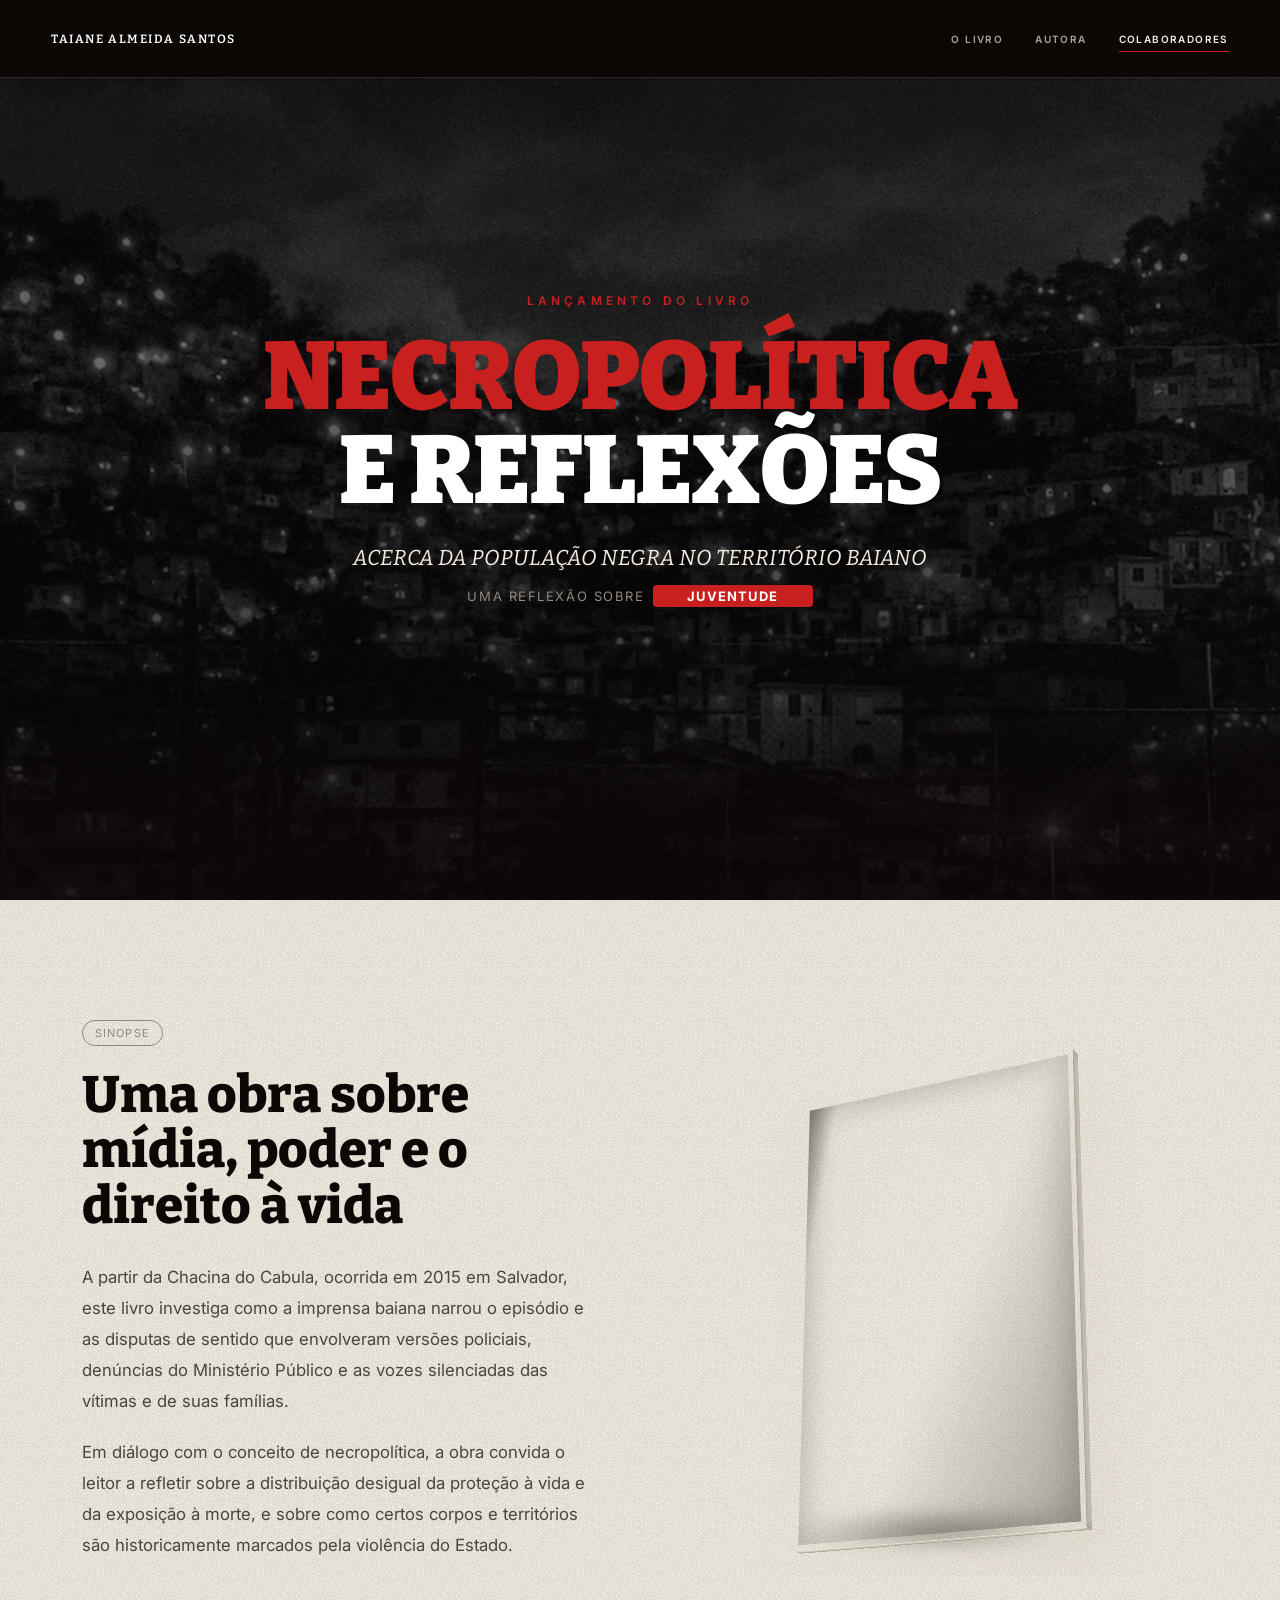
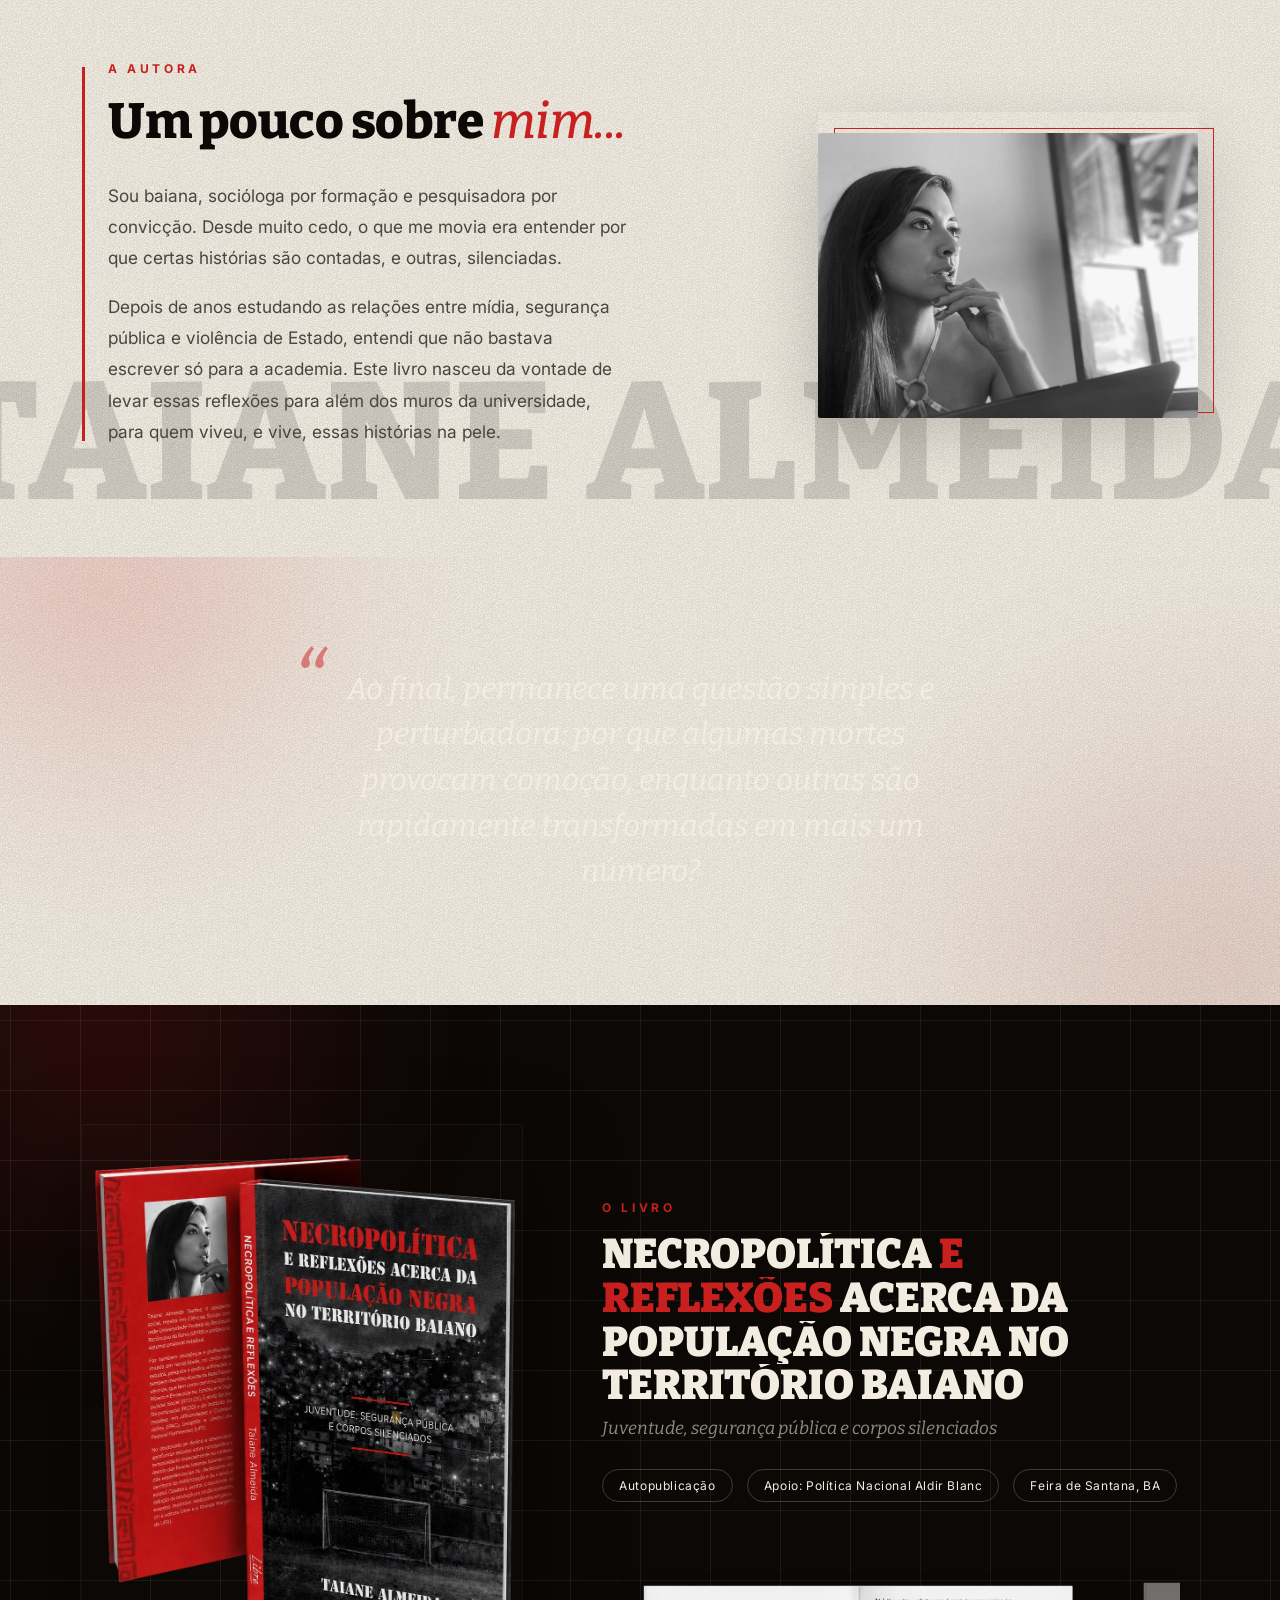
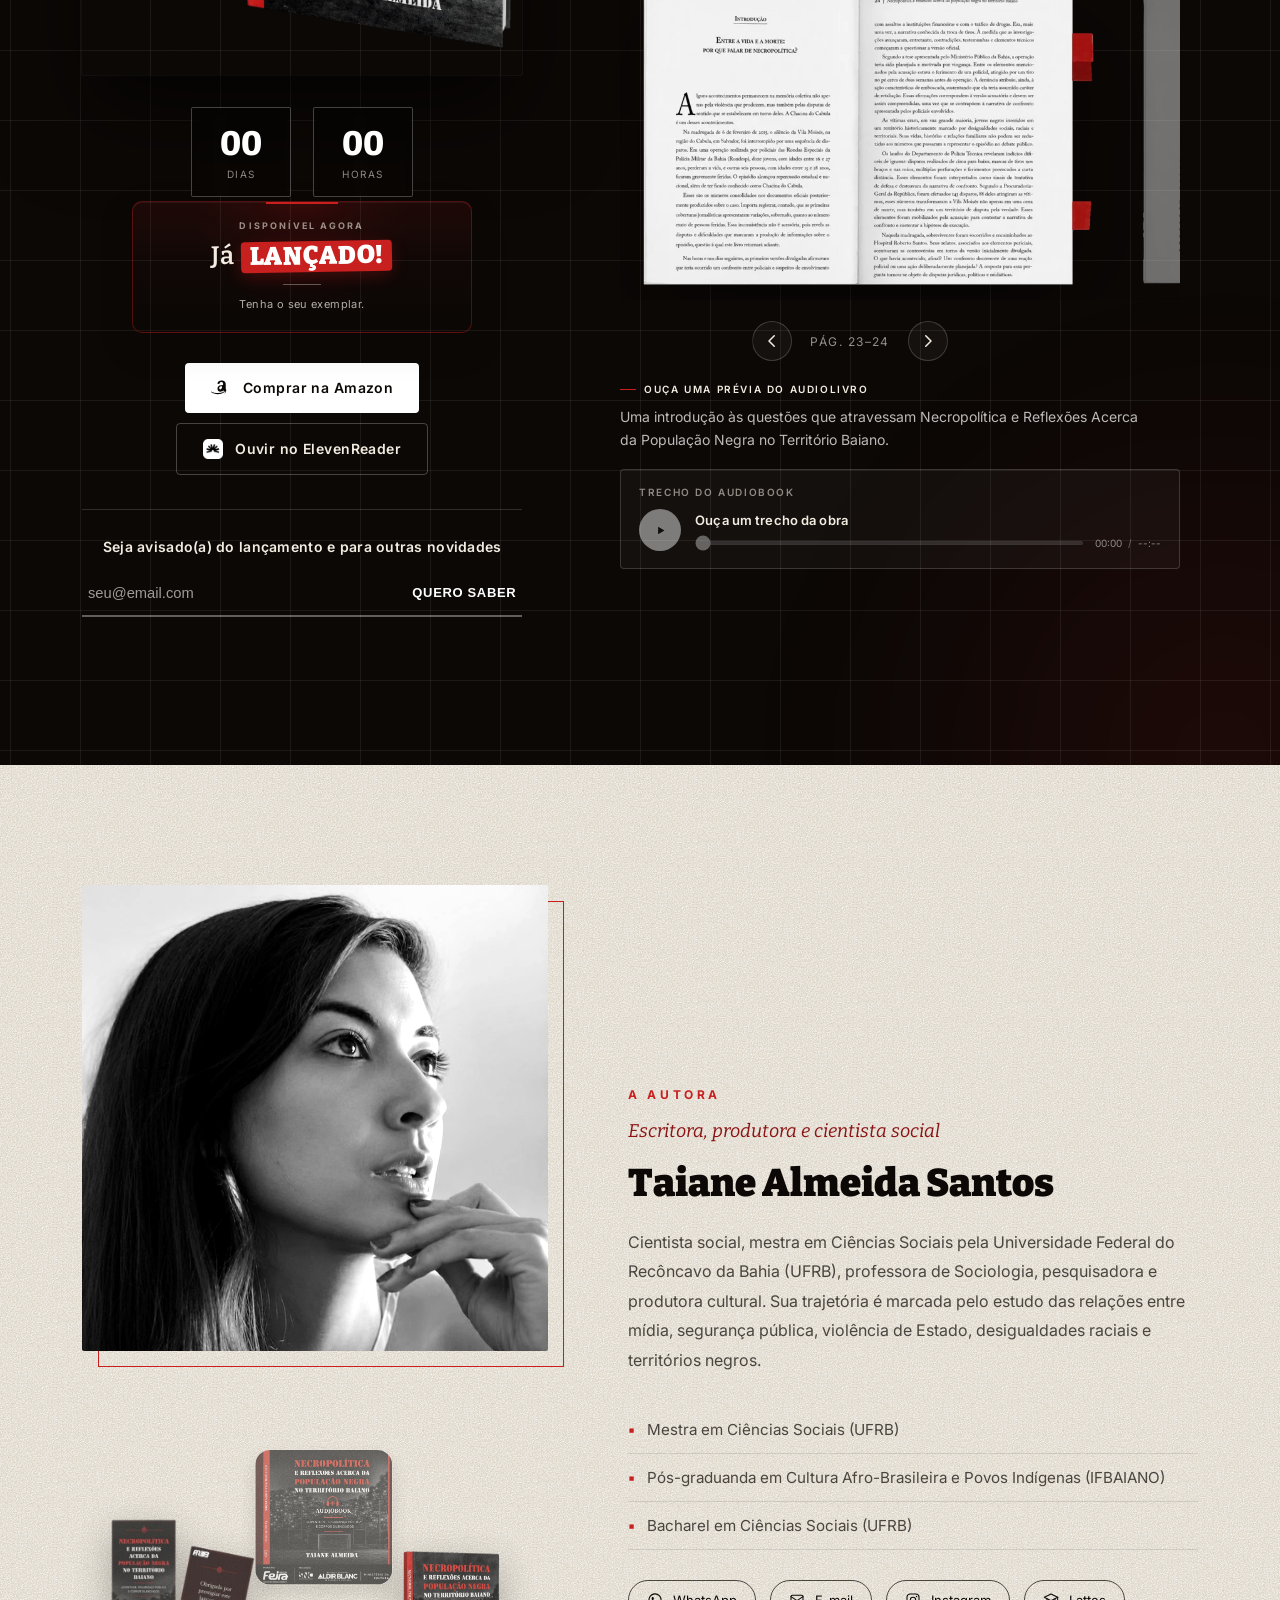
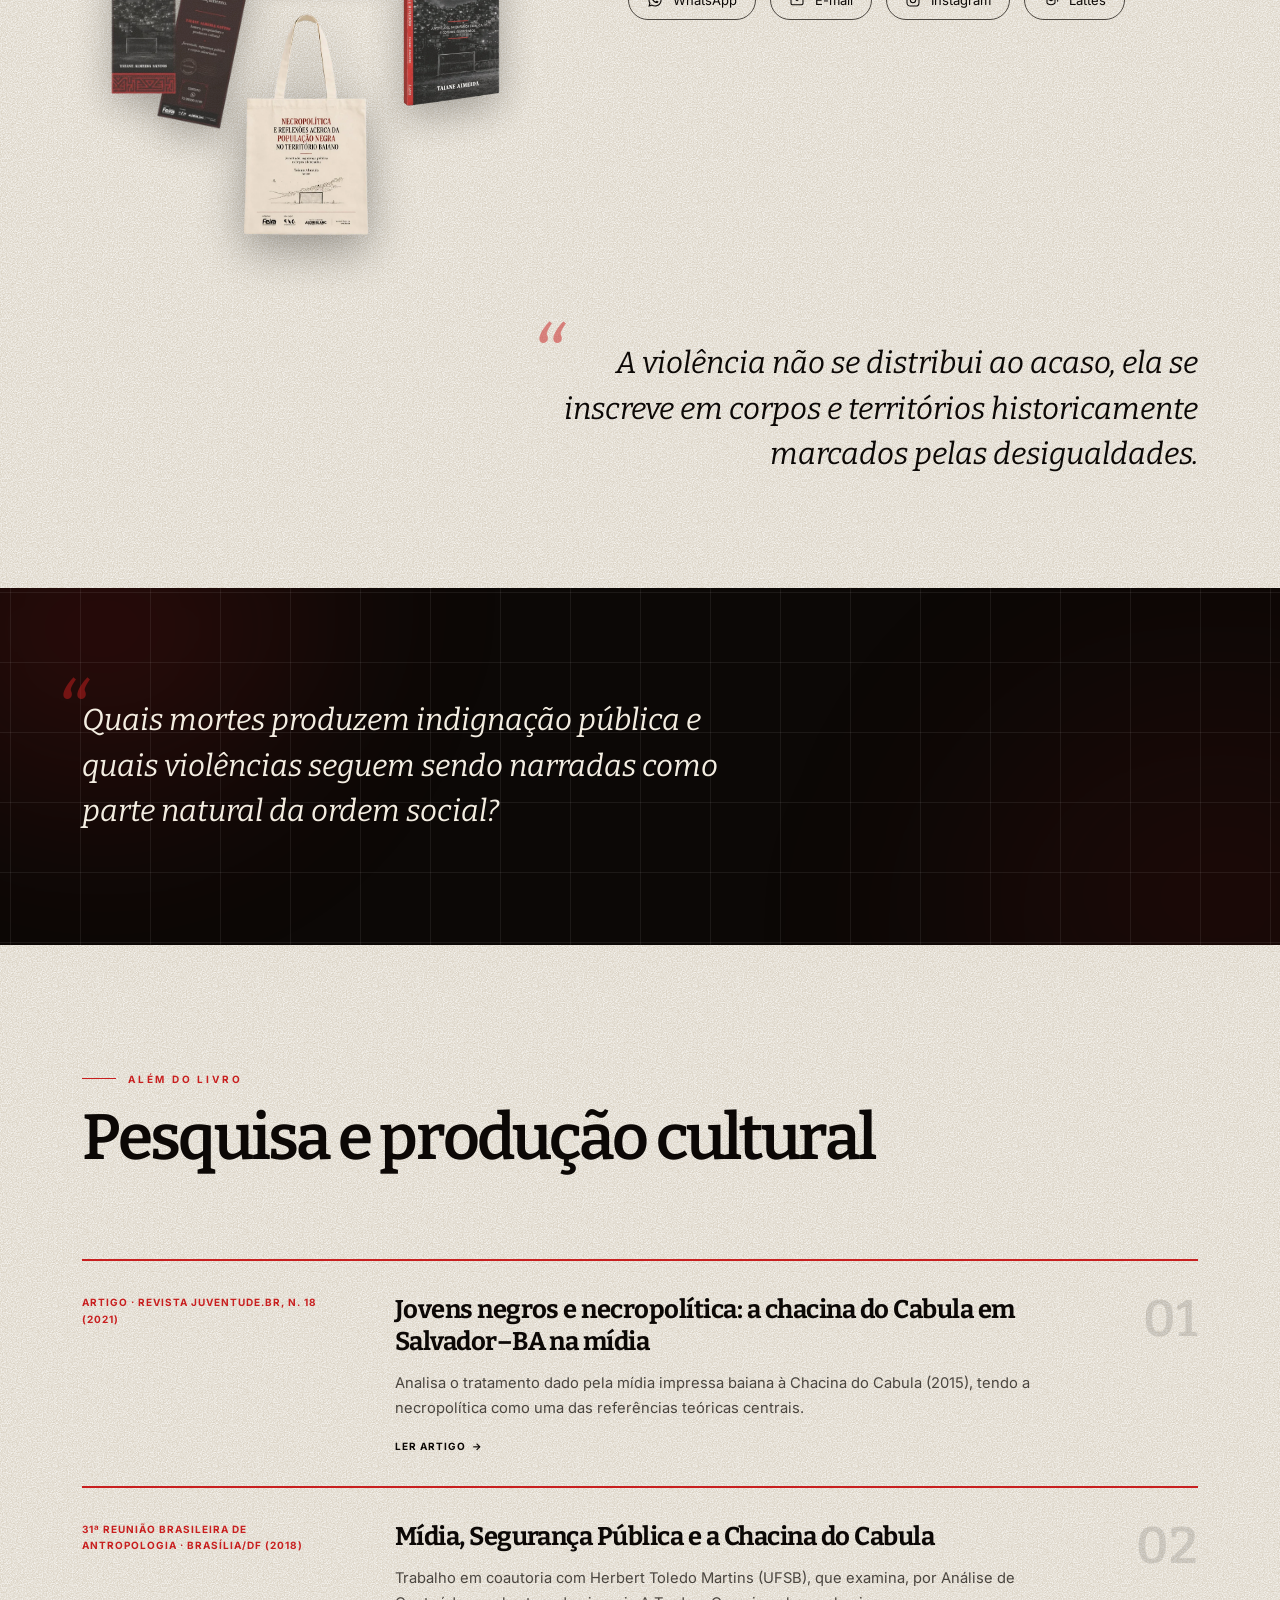
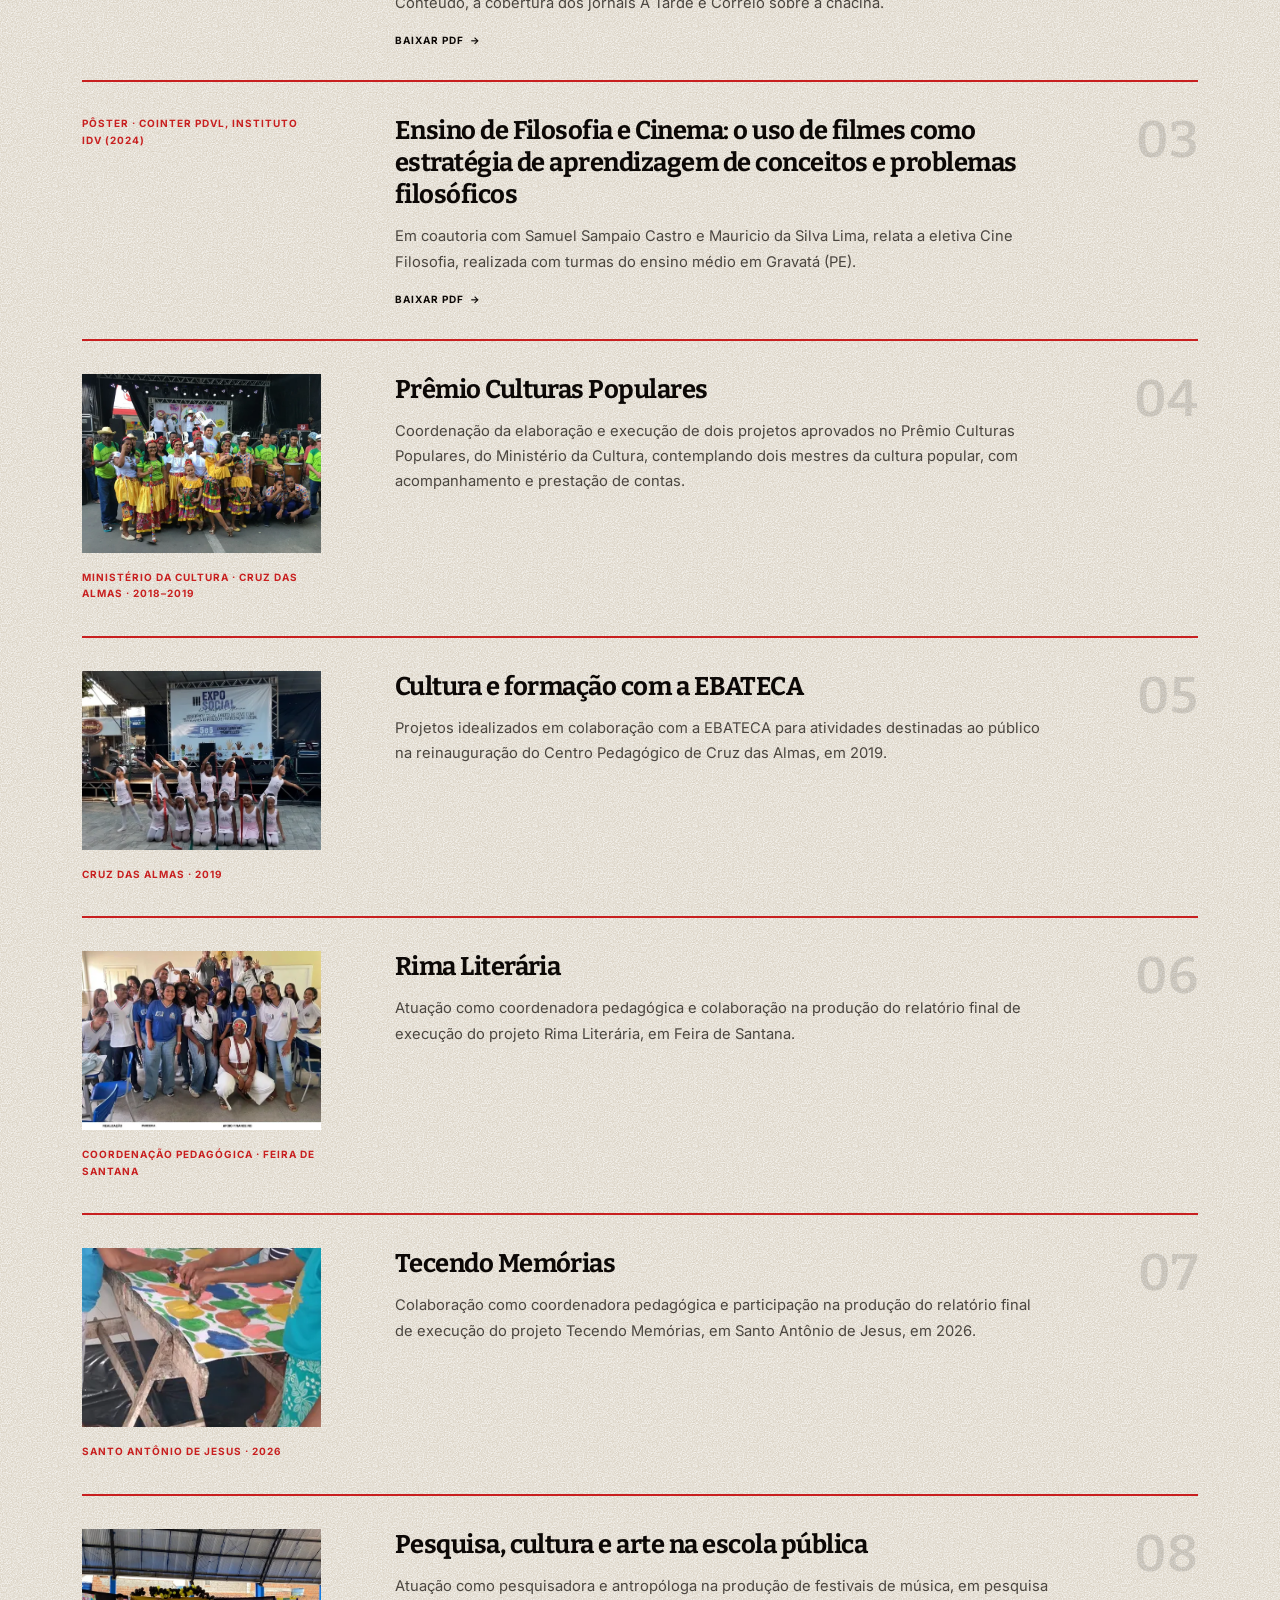
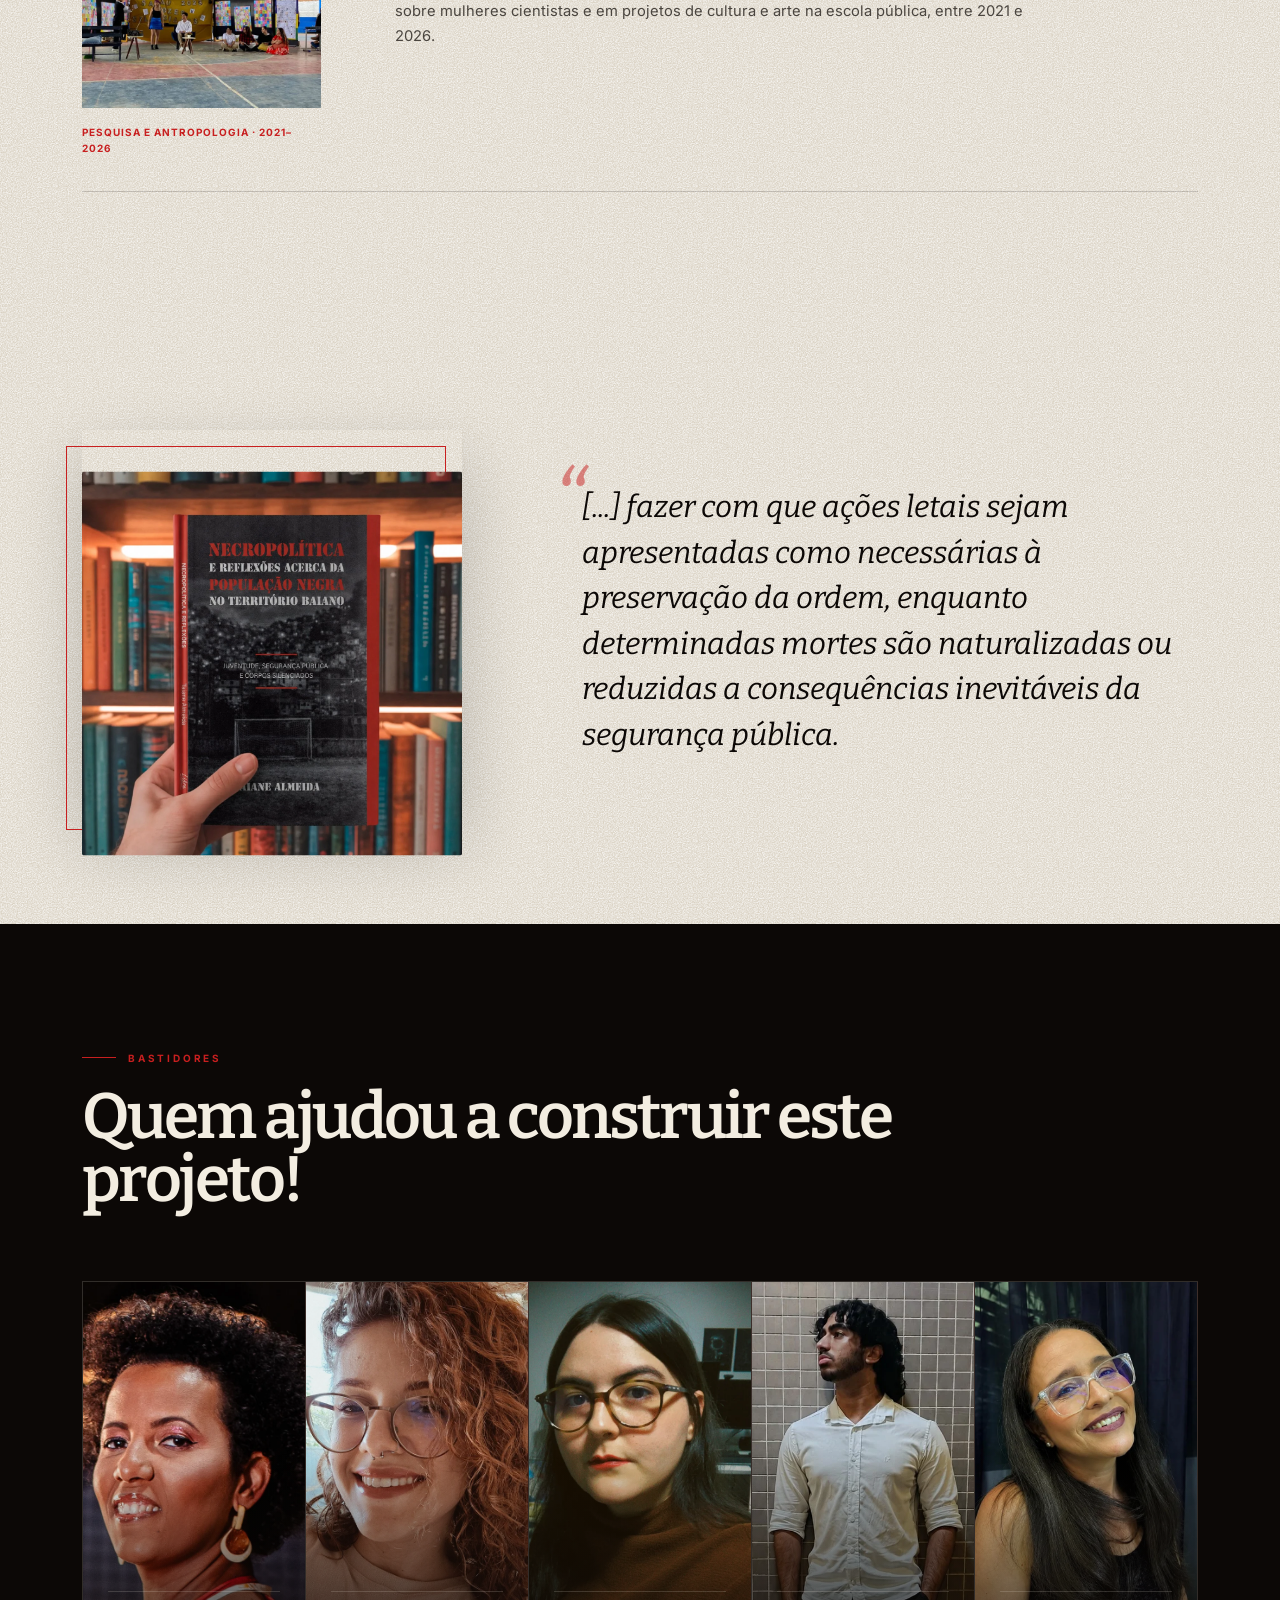
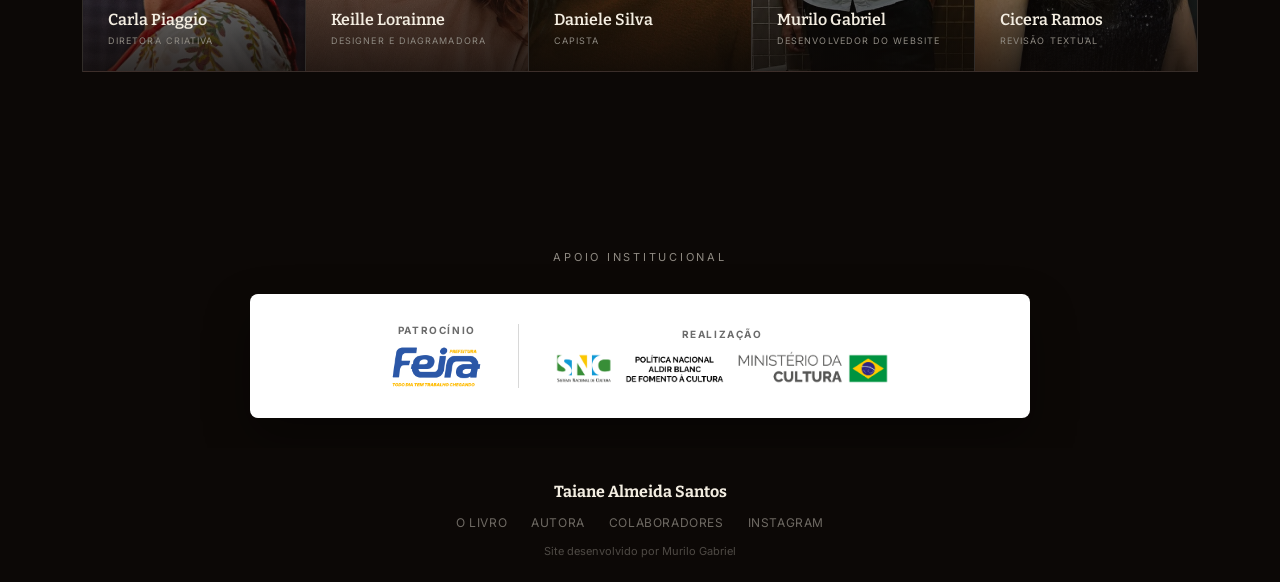
==== commit 82399327: "add versão para lançamento" ====
--- a/index.html
+++ b/index.html
@@ -39,6 +39,137 @@
     href="https://fonts.googleapis.com/css2?family=Bitter:ital,wght@0,400;0,600;0,800;0,900;1,400;1,500&family=Inter:wght@400;500;600;700&display=swap"
     rel="stylesheet">
   <link rel="stylesheet" href="style.css">
+
+  <!-- Estado de lançamento: visual leve e isolado, sem alterar o restante do design. -->
+  <style>
+    .launch-status {
+      position: relative;
+      width: min(100%, 340px);
+      margin: 4px auto 24px;
+      padding: 18px 20px 19px;
+      overflow: hidden;
+      text-align: center;
+      border: 1px solid rgba(200, 31, 31, .38);
+      border-radius: 10px;
+      background:
+        linear-gradient(180deg, rgba(200, 31, 31, .10), rgba(200, 31, 31, .025) 46%, rgba(0, 0, 0, .12));
+      box-shadow:
+        inset 0 1px 0 rgba(255, 255, 255, .055),
+        0 14px 34px rgba(0, 0, 0, .17);
+      color: var(--cream);
+      animation: launchStatusReveal .78s cubic-bezier(.16, 1, .3, 1) both;
+    }
+
+    .launch-status::before {
+      content: '';
+      position: absolute;
+      top: 0;
+      left: 50%;
+      width: 72px;
+      height: 2px;
+      background: var(--red);
+      transform: translateX(-50%);
+      box-shadow: 0 0 18px rgba(200, 31, 31, .38);
+    }
+
+    .launch-status::after {
+      content: '';
+      position: absolute;
+      inset: 0;
+      pointer-events: none;
+      background: radial-gradient(circle at 50% 0%, rgba(200, 31, 31, .11), transparent 52%);
+    }
+
+    .launch-status > * {
+      position: relative;
+      z-index: 1;
+    }
+
+    .launch-status__kicker {
+      display: block;
+      margin-bottom: 8px;
+      color: rgba(243, 237, 225, .58);
+      font-size: 9px;
+      font-weight: 700;
+      letter-spacing: .23em;
+      line-height: 1.4;
+      text-transform: uppercase;
+    }
+
+    .launch-status__title {
+      margin: 0;
+      color: var(--cream);
+      font-family: 'Bitter', serif;
+      font-size: clamp(1.22rem, 2.2vw, 1.58rem);
+      font-weight: 600;
+      line-height: 1.18;
+      letter-spacing: -.025em;
+    }
+
+    .launch-status__highlight {
+      display: inline-block;
+      margin-left: .16em;
+      padding: .09em .34em .12em;
+      color: #fff;
+      background: var(--red);
+      border-radius: 4px;
+      font-weight: 900;
+      letter-spacing: .025em;
+      line-height: 1;
+      transform: rotate(-1deg);
+      box-shadow: 0 5px 16px rgba(200, 31, 31, .24);
+    }
+
+    .launch-status__rule {
+      display: block;
+      width: 38px;
+      height: 1px;
+      margin: 13px auto 11px;
+      background: rgba(243, 237, 225, .34);
+    }
+
+    .launch-status__sub {
+      margin: 0;
+      color: rgba(243, 237, 225, .72);
+      font-size: 11px;
+      line-height: 1.55;
+      letter-spacing: .035em;
+    }
+
+    @keyframes launchStatusReveal {
+      from {
+        opacity: 0;
+        transform: translateY(14px) scale(.985);
+      }
+      to {
+        opacity: 1;
+        transform: translateY(0) scale(1);
+      }
+    }
+
+    @media (max-width: 480px) {
+      .launch-status {
+        width: min(100%, 310px);
+        margin-bottom: 21px;
+        padding: 16px 16px 17px;
+        border-radius: 8px;
+      }
+
+      .launch-status__title {
+        font-size: 1.26rem;
+      }
+
+      .launch-status__sub {
+        font-size: 10.5px;
+      }
+    }
+
+    @media (prefers-reduced-motion: reduce) {
+      .launch-status {
+        animation: none;
+      }
+    }
+  </style>
 </head>
 
 <body>
@@ -91,9 +222,6 @@
     </div>
   </section>
 
-
-
-
   <!-- QUOTE 1 - left, paired with a photo of the author -->
 
   <!-- SINOPSE -->
@@ -130,7 +258,6 @@
         <p>Em diálogo com o conceito de necropolítica, a obra convida o leitor a refletir sobre a distribuição desigual
           da proteção à vida e da exposição à morte, e sobre como certos corpos e territórios são historicamente
           marcados pela violência do Estado.</p>
-
       </div>
     </div>
   </section>
@@ -156,7 +283,6 @@
     </div>
   </section>
 
-
   <!-- QUOTE 2 - center on dark -->
   <section class="quote-section dark goal-bg ambient-glow">
     <div class="container">
@@ -166,8 +292,6 @@
       </blockquote>
     </div>
   </section>
-
-
 
   <!-- LIVRO -->
   <section class="livro cursor-grid-bg ambient-glow" id="livro">
@@ -187,7 +311,17 @@
               <div class="cd-label">horas</div>
             </div>
           </div>
-          <p class="cd-caption">Faltam para o lançamento, no dia 11 de setembro</p>
+
+          <div class="launch-status" id="launchStatus" aria-live="polite" hidden>
+            <span class="launch-status__kicker" id="launchStatusKicker"></span>
+            <p class="launch-status__title">
+              <span id="launchStatusLead"></span><strong class="launch-status__highlight" id="launchStatusHighlight"></strong>
+            </p>
+            <span class="launch-status__rule" aria-hidden="true"></span>
+            <p class="launch-status__sub" id="launchStatusSub"></p>
+          </div>
+
+          <p class="cd-caption" id="countdownCaption">Faltam para o lançamento, no dia 11 de setembro</p>
           <a href="https://www.amazon.com.br/dp/B0HJBYMPZR/ref=mp_s_a_1_1?crid=3K2U5C9Z5D4BV&dib=eyJ2IjoiMSJ9.YlyxGwisrDa3qDnV0u-QEEXWohz8nEbCLAIsquaenWfNf5iiUB16h9qG-_--KOvYTPI65YmHmj3xDpbNdmT8Vw.cNkX0yG9-xN4MQ84iaETBEr9tyuZ7ePaU0CKVfbHmpA&dib_tag=se&keywords=taiane+almeida&qid=1789025018&sprefix=taiane+almeida%2Caps%2C266&sr=8-1" class="amazon-btn" id="amazonBtn"
             target="_blank" rel="noopener noreferrer" aria-label="Comprar Necropolítica e Reflexões na Amazon">
             <svg class="amazon-icon" viewBox="0 0 24 24" fill="currentColor">
@@ -332,7 +466,6 @@
   </div>
 
   <!-- QUOTE 3 - right -->
-
   <!--
   <section class="quote-section">
     <div class="container">
@@ -732,6 +865,86 @@
   <script src="script.js" defer></script>
   <script type="module" src="gradient-waves.js"></script>
   <script defer src="https://sibforms.com/forms/end-form/build/main.js"></script>
+
+  <script>
+    // Estado do lançamento baseado no calendário de Feira de Santana/BA.
+    // Antes de 11/09/2026: mantém a contagem regressiva existente.
+    // Em 11/09/2026: mostra “Lançado HOJE!”.
+    // Depois: mostra “Já LANÇADO! Tenha o seu exemplar.”
+    (function () {
+      const LAUNCH_DAY = '2026-09-11';
+      const BRAZIL_TIME_ZONE = 'America/Bahia';
+
+      const countdown = document.getElementById('countdown');
+      const countdownCaption = document.getElementById('countdownCaption');
+      const launchStatus = document.getElementById('launchStatus');
+      const kicker = document.getElementById('launchStatusKicker');
+      const lead = document.getElementById('launchStatusLead');
+      const highlight = document.getElementById('launchStatusHighlight');
+      const sub = document.getElementById('launchStatusSub');
+
+      if (!countdown || !countdownCaption || !launchStatus || !kicker || !lead || !highlight || !sub) return;
+
+      function dateKeyInBahia(date) {
+        try {
+          const parts = new Intl.DateTimeFormat('en-US', {
+            timeZone: BRAZIL_TIME_ZONE,
+            year: 'numeric',
+            month: '2-digit',
+            day: '2-digit'
+          }).formatToParts(date);
+
+          const values = {};
+          parts.forEach(part => {
+            if (part.type !== 'literal') values[part.type] = part.value;
+          });
+
+          return `${values.year}-${values.month}-${values.day}`;
+        } catch (error) {
+          const year = date.getFullYear();
+          const month = String(date.getMonth() + 1).padStart(2, '0');
+          const day = String(date.getDate()).padStart(2, '0');
+          return `${year}-${month}-${day}`;
+        }
+      }
+
+      function renderLaunchState() {
+        const today = dateKeyInBahia(new Date());
+        const isLaunchDay = today === LAUNCH_DAY;
+        const isAfterLaunch = today > LAUNCH_DAY;
+
+        if (!isLaunchDay && !isAfterLaunch) {
+          countdown.hidden = false;
+          countdownCaption.hidden = false;
+          launchStatus.hidden = true;
+          return;
+        }
+
+        countdown.hidden = true;
+        countdownCaption.hidden = true;
+        launchStatus.hidden = false;
+
+        if (isLaunchDay) {
+          launchStatus.classList.add('launch-status--today');
+          launchStatus.classList.remove('launch-status--released');
+          kicker.textContent = '11 de setembro · lançamento';
+          lead.textContent = 'Lançado ';
+          highlight.textContent = 'HOJE!';
+          sub.textContent = 'O livro já está disponível. Garanta o seu exemplar.';
+        } else {
+          launchStatus.classList.remove('launch-status--today');
+          launchStatus.classList.add('launch-status--released');
+          kicker.textContent = 'Disponível agora';
+          lead.textContent = 'Já ';
+          highlight.textContent = 'LANÇADO!';
+          sub.textContent = 'Tenha o seu exemplar.';
+        }
+      }
+
+      renderLaunchState();
+      window.setInterval(renderLaunchState, 60000);
+    })();
+  </script>
 </body>
 
 </html>
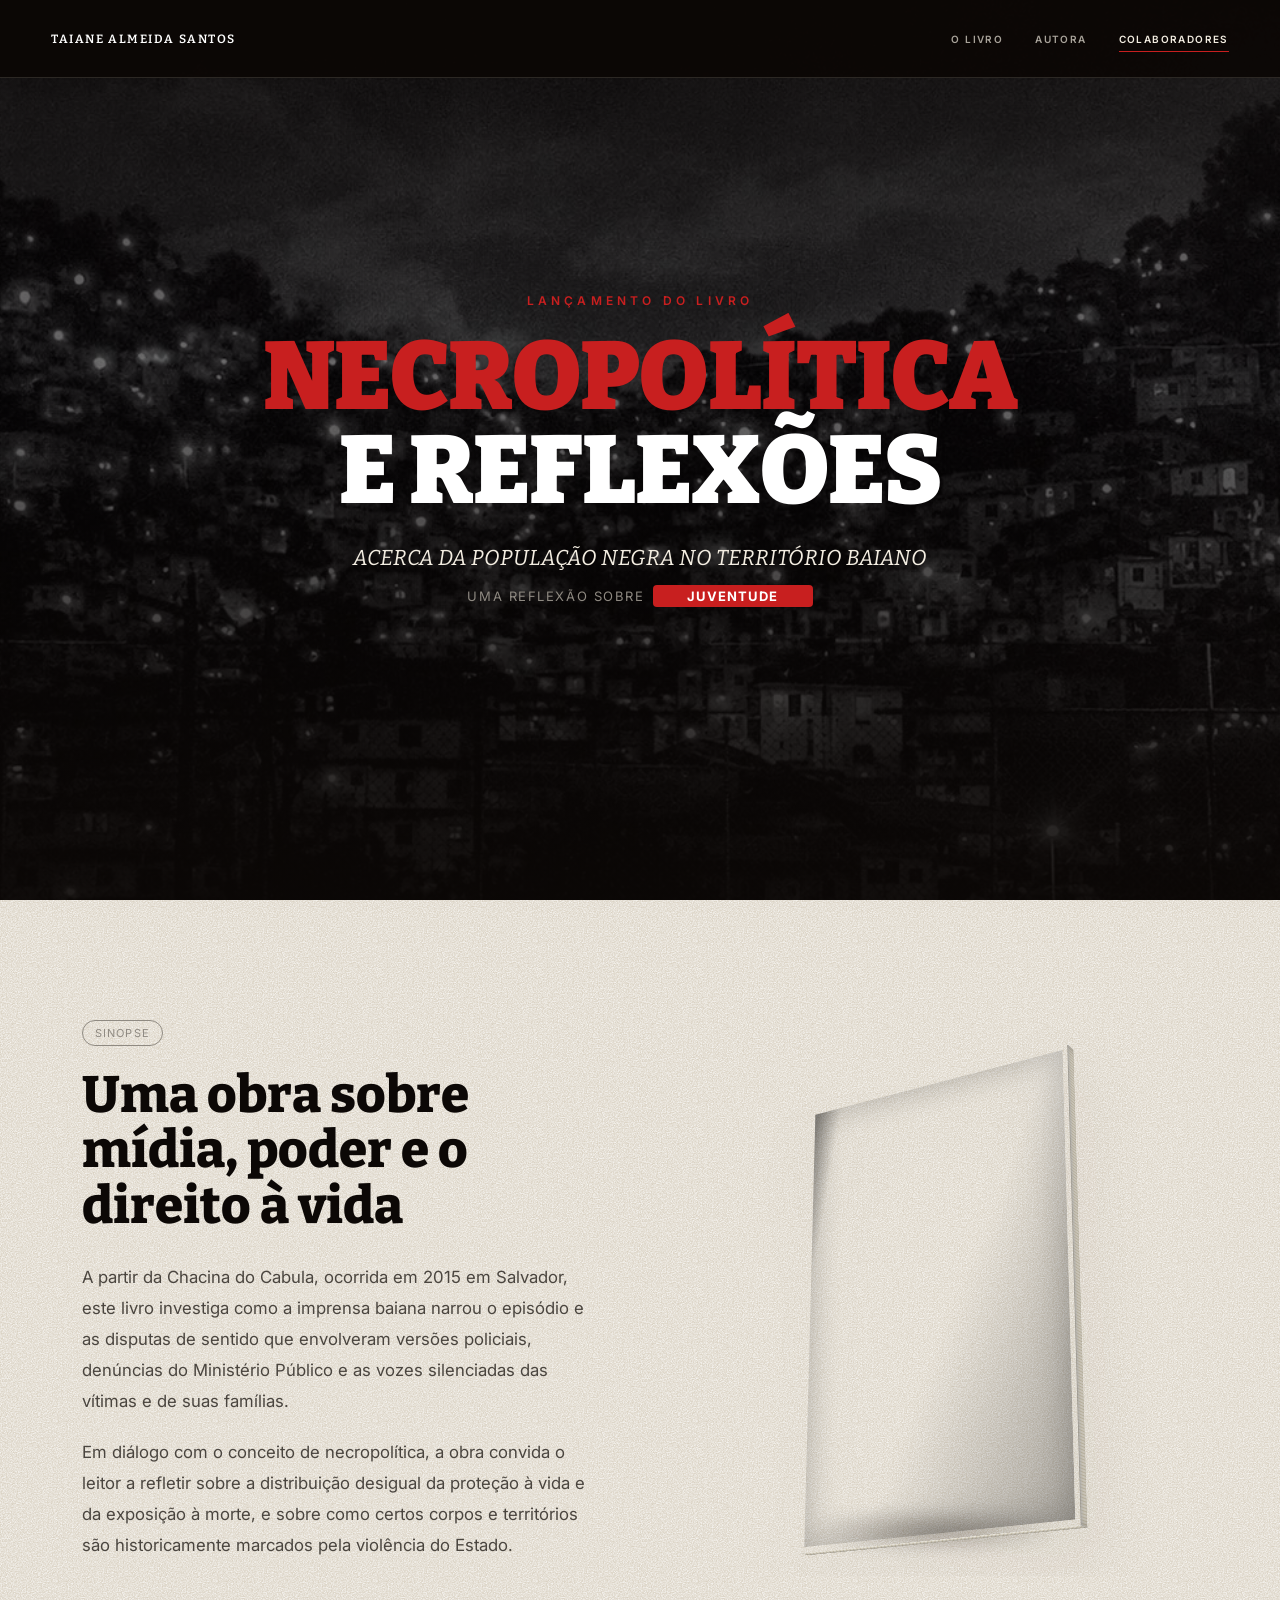
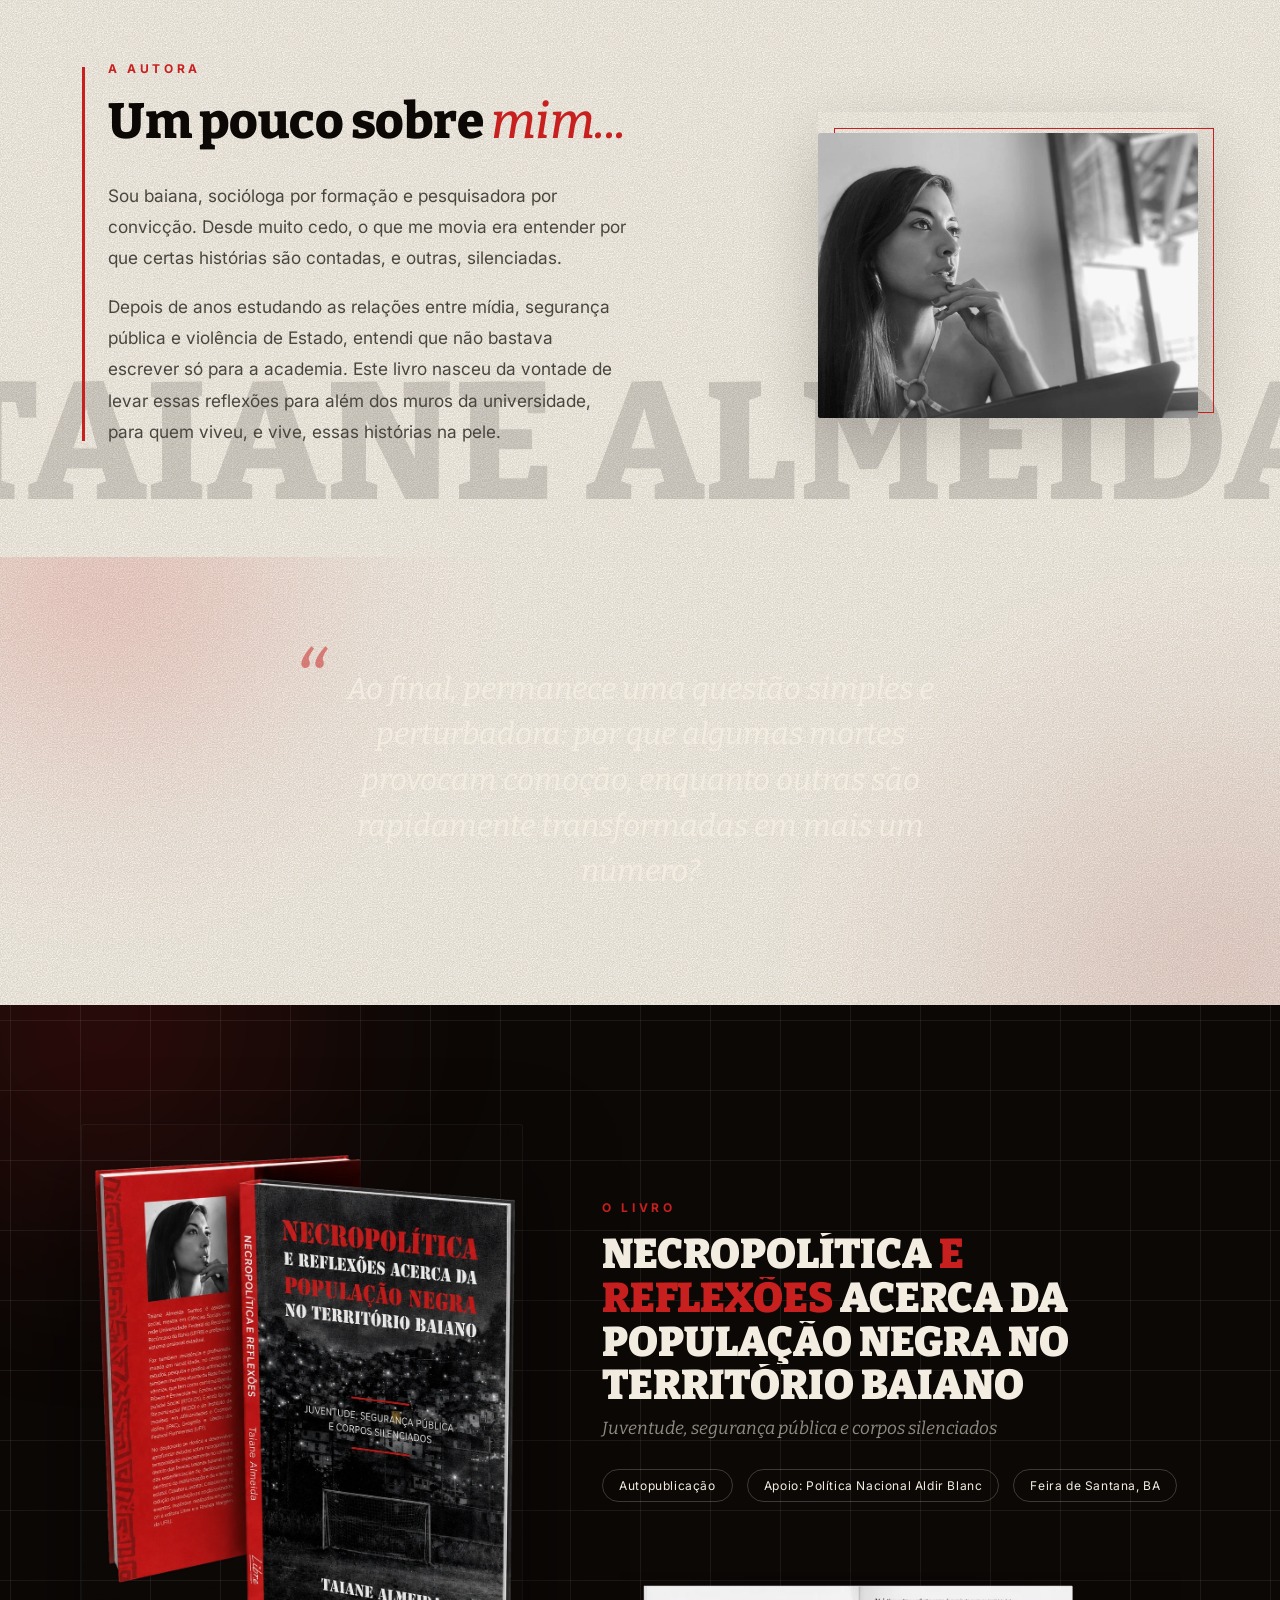
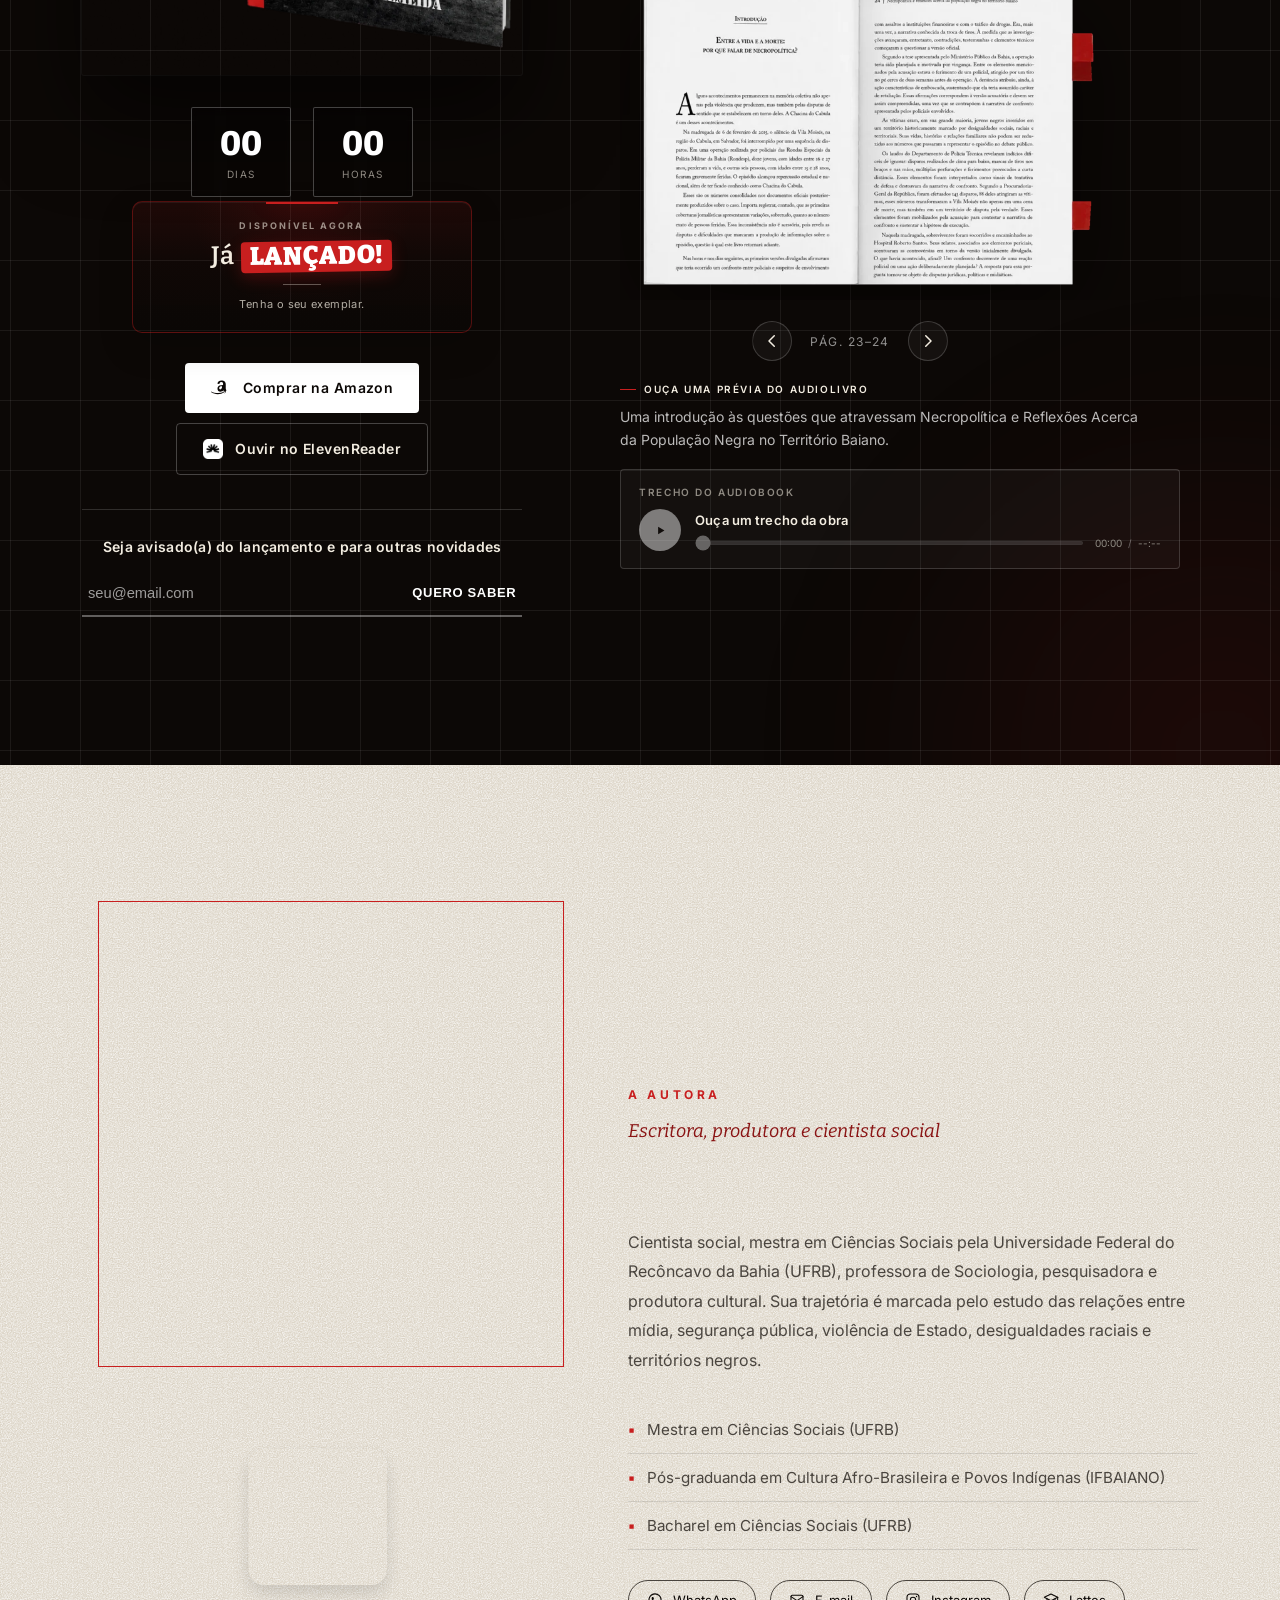
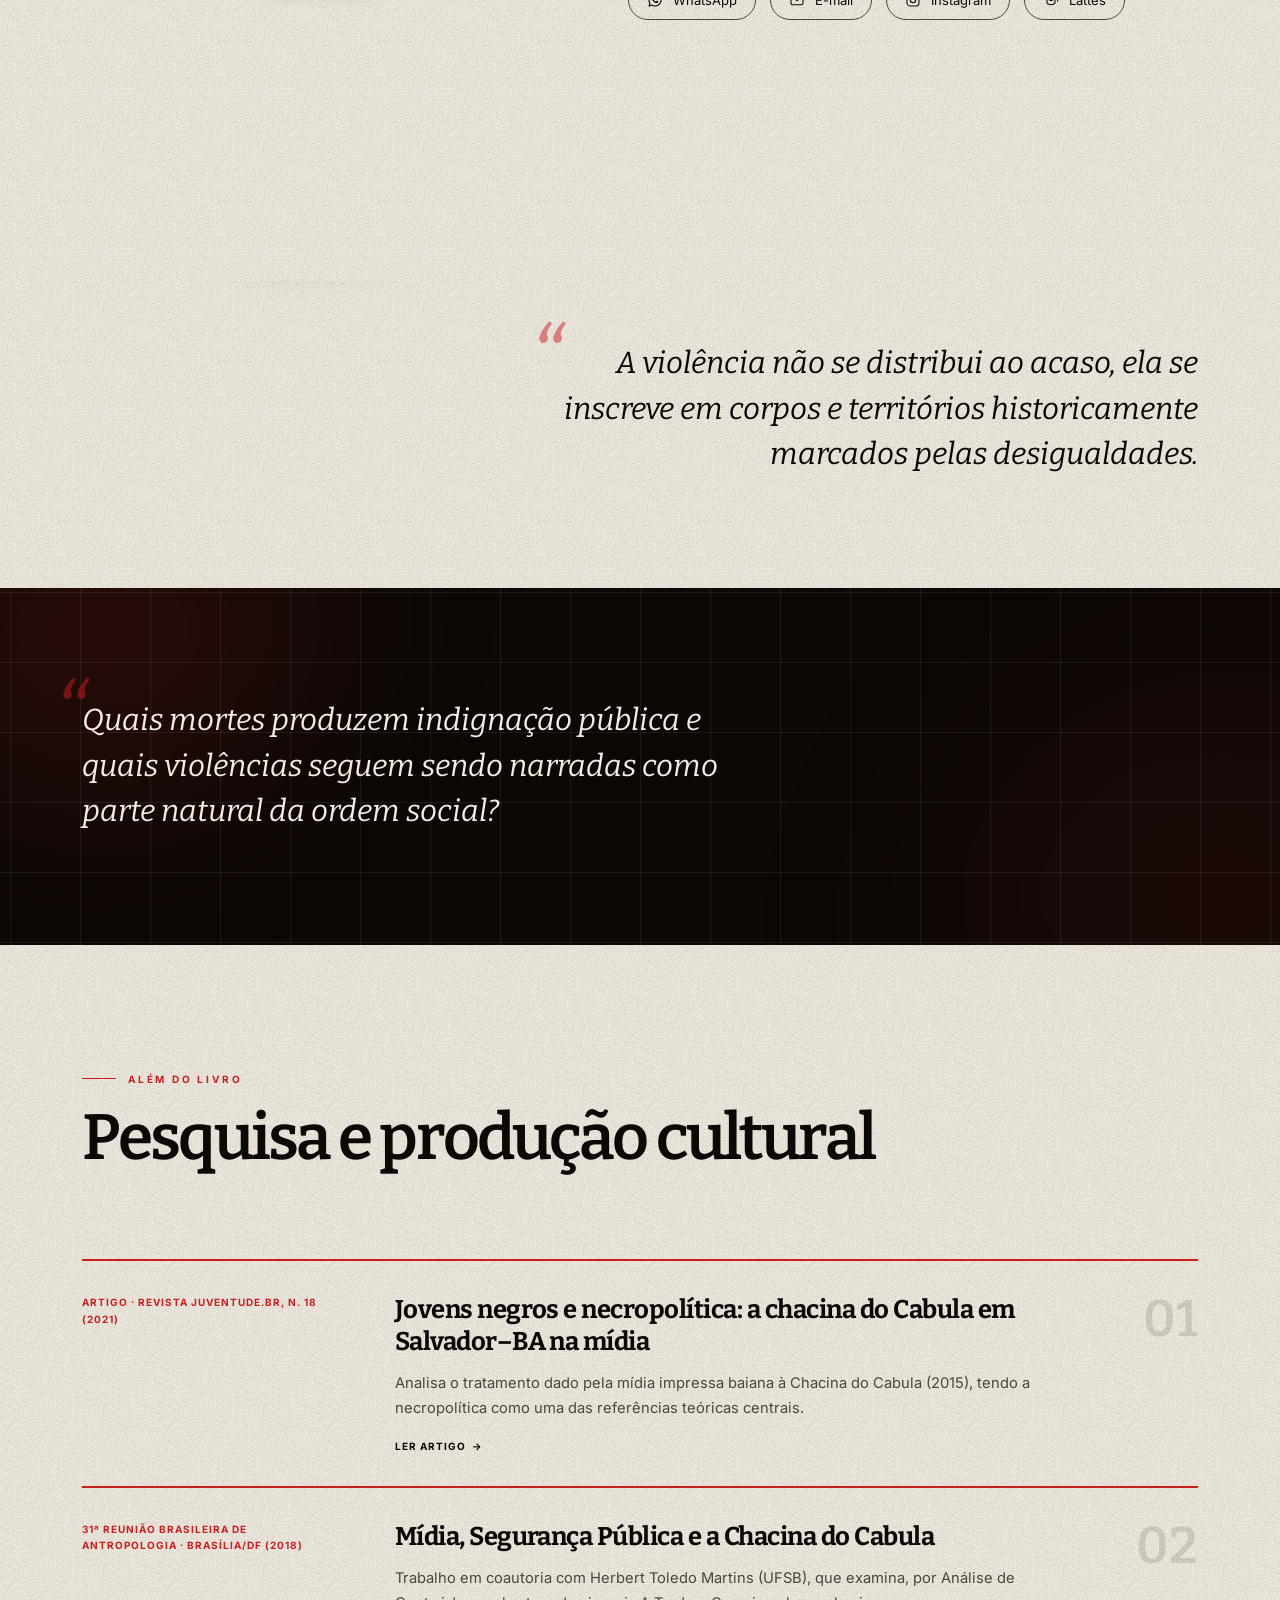
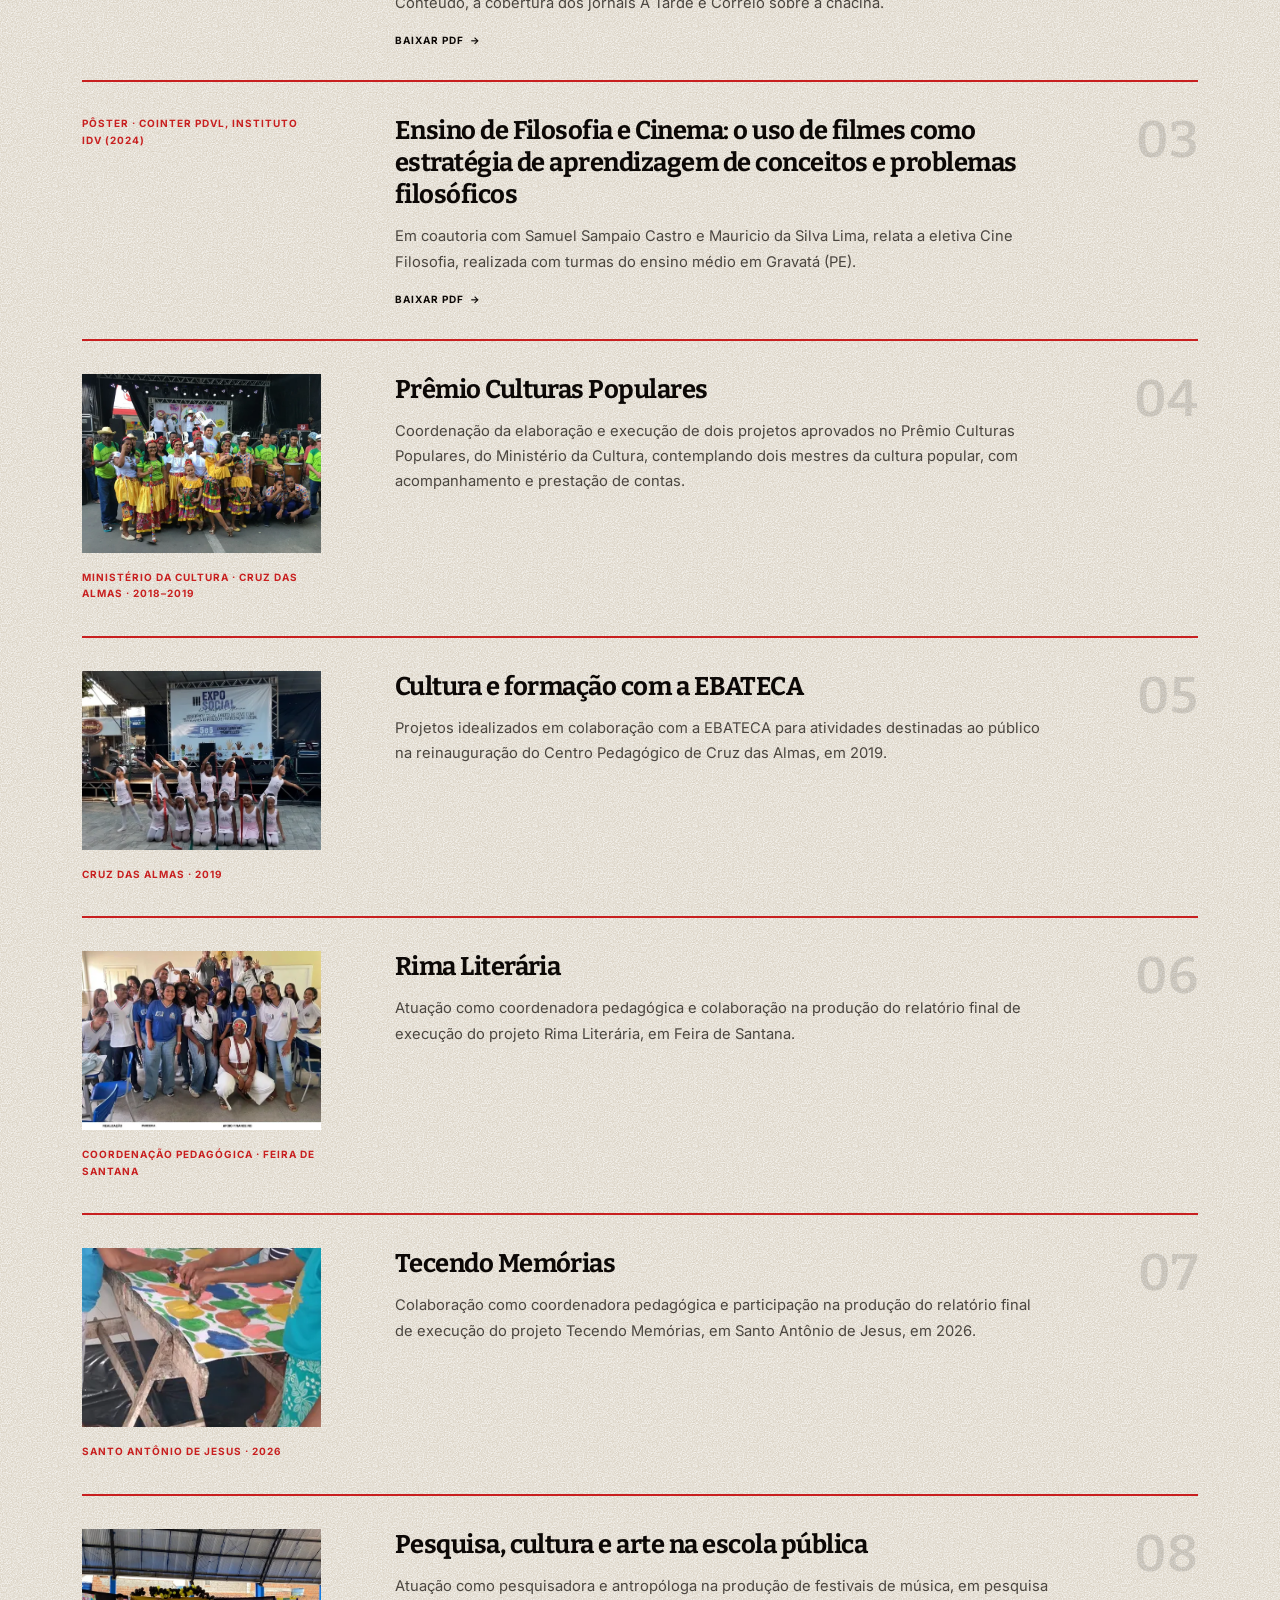
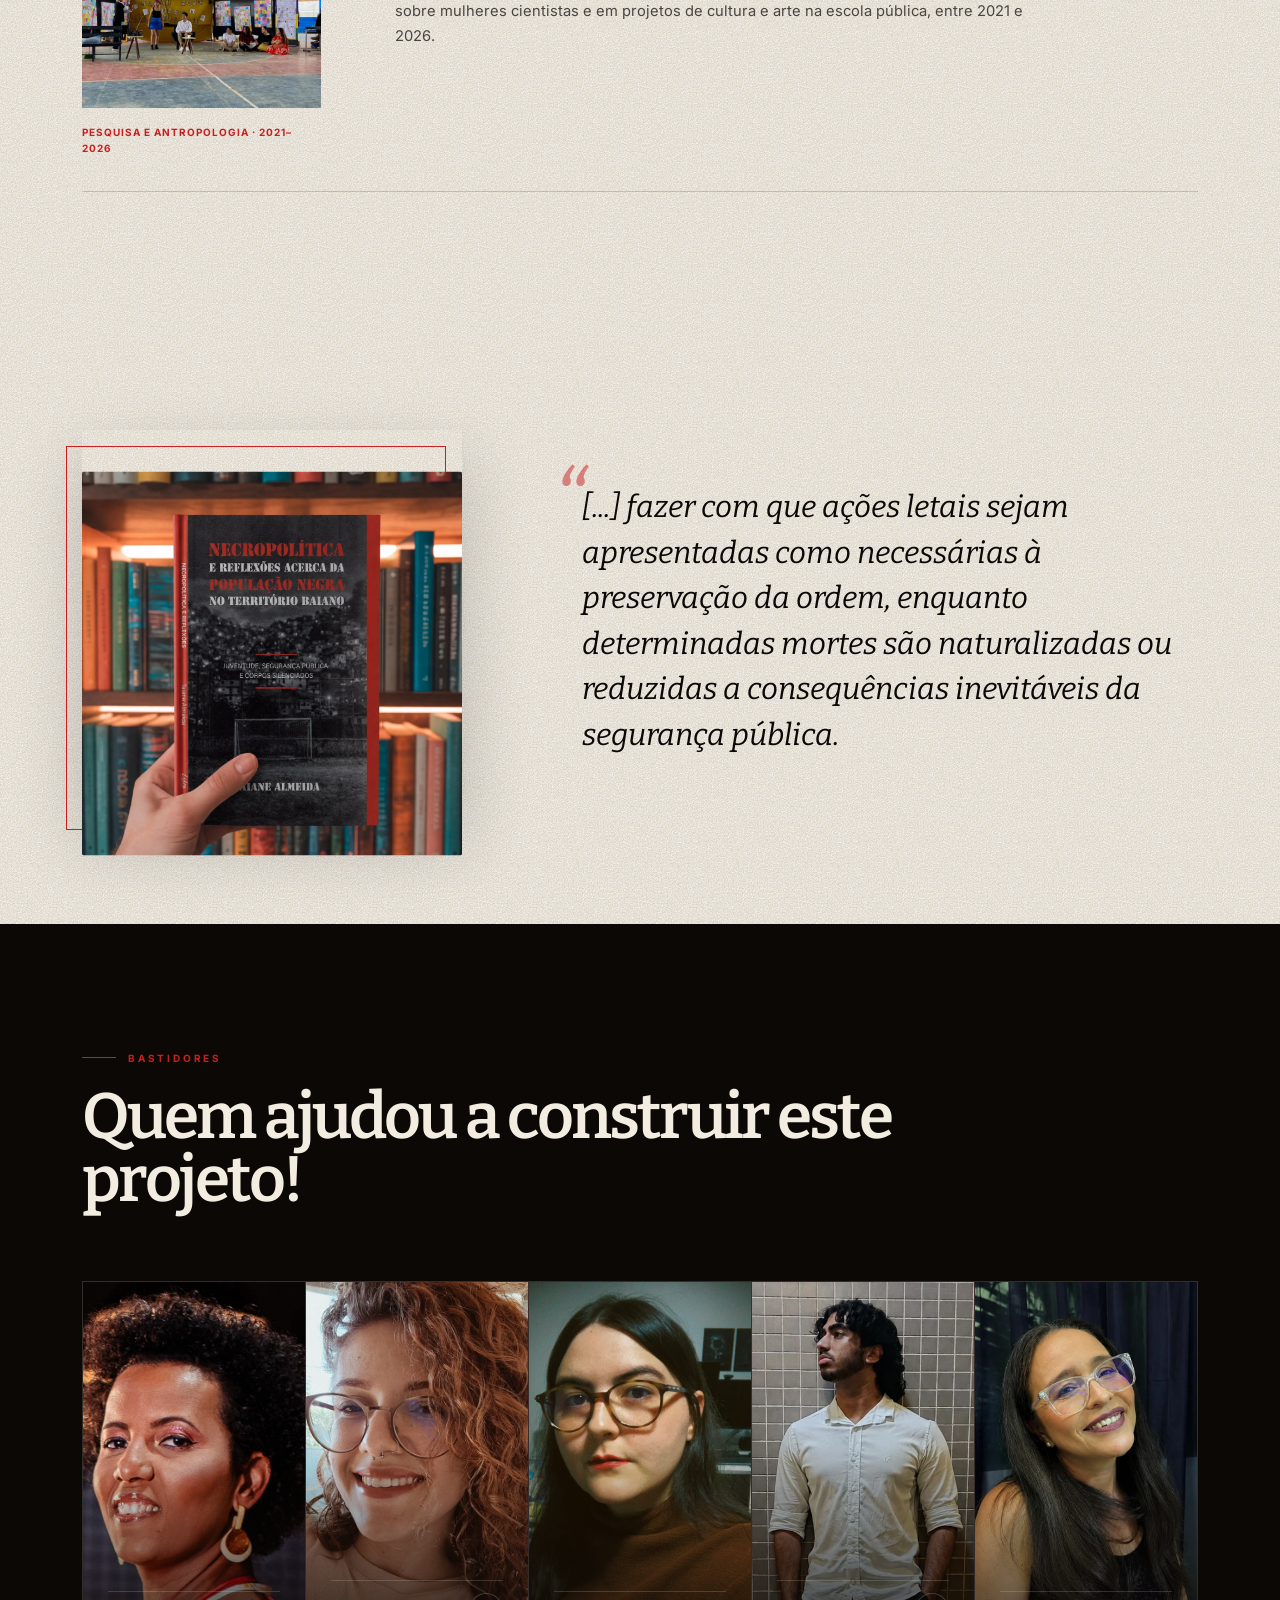
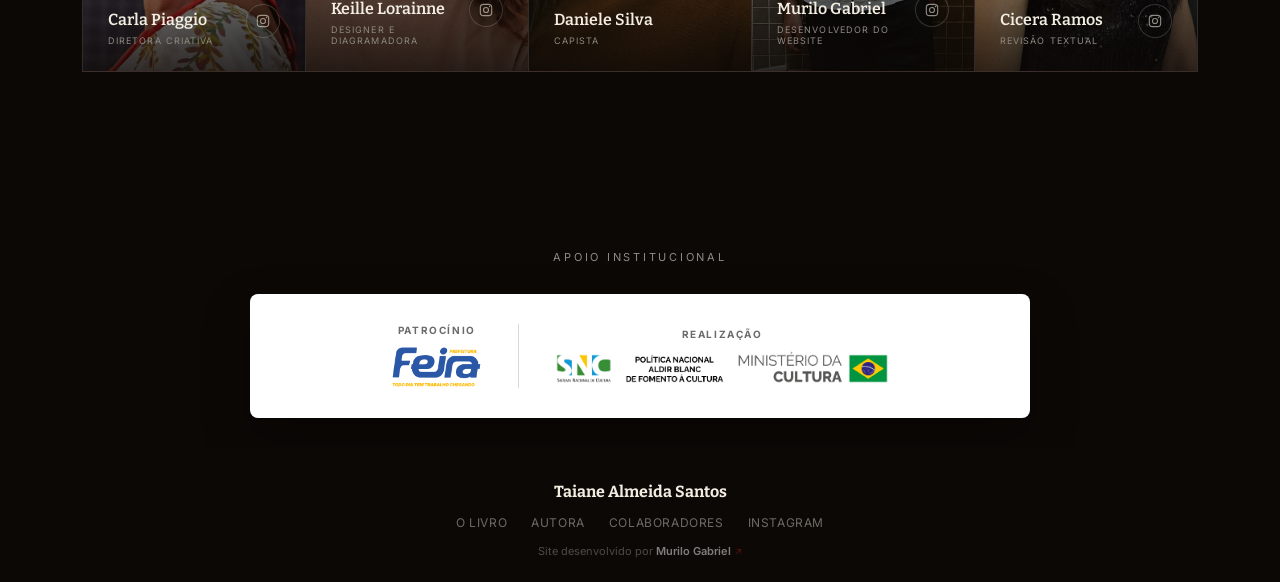
==== commit 6d024345: "add: instagram dos colaboradores" ====
--- a/index.html
+++ b/index.html
@@ -80,7 +80,7 @@
       background: radial-gradient(circle at 50% 0%, rgba(200, 31, 31, .11), transparent 52%);
     }
 
-    .launch-status > * {
+    .launch-status>* {
       position: relative;
       z-index: 1;
     }
@@ -141,6 +141,7 @@
         opacity: 0;
         transform: translateY(14px) scale(.985);
       }
+
       to {
         opacity: 1;
         transform: translateY(0) scale(1);
@@ -167,6 +168,108 @@
     @media (prefers-reduced-motion: reduce) {
       .launch-status {
         animation: none;
+      }
+    }
+
+
+    /* Links sociais discretos dos colaboradores + crédito do desenvolvedor. */
+    .colab-info--with-social .colab-text {
+      padding-right: 46px;
+    }
+
+    .colab-instagram {
+      position: absolute;
+      top: 10px;
+      right: 0;
+      width: 34px;
+      height: 34px;
+      display: inline-flex;
+      align-items: center;
+      justify-content: center;
+      border: 1px solid rgba(243, 237, 225, .24);
+      border-radius: 50%;
+      color: rgba(243, 237, 225, .72);
+      background: rgba(12, 8, 6, .16);
+      opacity: .78;
+      transform: translateY(2px);
+      transition: color .3s ease, background-color .3s ease, border-color .3s ease,
+        opacity .3s ease, transform .3s cubic-bezier(.16, 1, .3, 1);
+    }
+
+    .colab-instagram svg {
+      width: 16px;
+      height: 16px;
+    }
+
+    .colab-instagram:focus-visible {
+      outline: 2px solid var(--red);
+      outline-offset: 3px;
+      color: #fff;
+      opacity: 1;
+    }
+
+    @media (hover: hover) and (pointer: fine) {
+      .colab-card:hover .colab-instagram {
+        color: #fff;
+        border-color: rgba(243, 237, 225, .42);
+        opacity: 1;
+        transform: translateY(0);
+      }
+
+      .colab-instagram:hover {
+        color: #fff;
+        background: var(--red);
+        border-color: var(--red);
+        transform: translateY(-2px) !important;
+      }
+    }
+
+    @media (max-width: 720px) {
+      .colab-instagram {
+        width: 38px;
+        height: 38px;
+        top: 8px;
+        opacity: .9;
+      }
+
+      .colab-instagram svg {
+        width: 17px;
+        height: 17px;
+      }
+
+      .colab-info--with-social .colab-text {
+        padding-right: 52px;
+      }
+    }
+
+    footer .foot-legal .foot-developer {
+      position: relative;
+      display: inline-flex;
+      align-items: baseline;
+      gap: 4px;
+      color: rgba(255, 255, 255, .94);
+      font-weight: 600;
+      opacity: 1;
+      transition: color .25s ease, opacity .25s ease;
+    }
+
+    footer .foot-legal .foot-developer::after {
+      content: '↗';
+      color: var(--red);
+      font-size: .85em;
+      opacity: .72;
+      transform: translateY(-1px);
+      transition: transform .25s ease, opacity .25s ease;
+    }
+
+    @media (hover: hover) and (pointer: fine) {
+      footer .foot-legal .foot-developer:hover {
+        color: #fff;
+      }
+
+      footer .foot-legal .foot-developer:hover::after {
+        opacity: 1;
+        transform: translate(2px, -2px);
       }
     }
   </style>
@@ -315,15 +418,17 @@
           <div class="launch-status" id="launchStatus" aria-live="polite" hidden>
             <span class="launch-status__kicker" id="launchStatusKicker"></span>
             <p class="launch-status__title">
-              <span id="launchStatusLead"></span><strong class="launch-status__highlight" id="launchStatusHighlight"></strong>
+              <span id="launchStatusLead"></span><strong class="launch-status__highlight"
+                id="launchStatusHighlight"></strong>
             </p>
             <span class="launch-status__rule" aria-hidden="true"></span>
             <p class="launch-status__sub" id="launchStatusSub"></p>
           </div>
 
           <p class="cd-caption" id="countdownCaption">Faltam para o lançamento, no dia 11 de setembro</p>
-          <a href="https://www.amazon.com.br/dp/B0HJBYMPZR/ref=mp_s_a_1_1?crid=3K2U5C9Z5D4BV&dib=eyJ2IjoiMSJ9.YlyxGwisrDa3qDnV0u-QEEXWohz8nEbCLAIsquaenWfNf5iiUB16h9qG-_--KOvYTPI65YmHmj3xDpbNdmT8Vw.cNkX0yG9-xN4MQ84iaETBEr9tyuZ7ePaU0CKVfbHmpA&dib_tag=se&keywords=taiane+almeida&qid=1789025018&sprefix=taiane+almeida%2Caps%2C266&sr=8-1" class="amazon-btn" id="amazonBtn"
-            target="_blank" rel="noopener noreferrer" aria-label="Comprar Necropolítica e Reflexões na Amazon">
+          <a href="https://www.amazon.com.br/dp/B0HJBYMPZR/ref=mp_s_a_1_1?crid=3K2U5C9Z5D4BV&dib=eyJ2IjoiMSJ9.YlyxGwisrDa3qDnV0u-QEEXWohz8nEbCLAIsquaenWfNf5iiUB16h9qG-_--KOvYTPI65YmHmj3xDpbNdmT8Vw.cNkX0yG9-xN4MQ84iaETBEr9tyuZ7ePaU0CKVfbHmpA&dib_tag=se&keywords=taiane+almeida&qid=1789025018&sprefix=taiane+almeida%2Caps%2C266&sr=8-1"
+            class="amazon-btn" id="amazonBtn" target="_blank" rel="noopener noreferrer"
+            aria-label="Comprar Necropolítica e Reflexões na Amazon">
             <svg class="amazon-icon" viewBox="0 0 24 24" fill="currentColor">
               <path
                 d="M15.93 17.09c-2.1 1.55-5.14 2.38-7.76 2.38-3.67 0-6.98-1.36-9.48-3.62-.2-.18-.02-.42.22-.28 2.7 1.57 6.04 2.52 9.49 2.52 2.33 0 4.89-.48 7.24-1.48.35-.15.65.23.29.48z" />
@@ -334,8 +439,9 @@
             </svg>
             Comprar na Amazon
           </a>
-          <a href="https://elevenreader.io/audiobooks/necropolitica-e-reflexoes-acerca-da-populacao-negra-no-territorio-baiano-audiobook/pj_fUJaeqrqLPuU48S3MWjV?share=in_app" class="amazon-btn spotify-btn" id="audiobookBtn"
-            target="_blank" rel="noopener noreferrer" aria-label="Ouvir audiolivro completo no ElevenReader">
+          <a href="https://elevenreader.io/audiobooks/necropolitica-e-reflexoes-acerca-da-populacao-negra-no-territorio-baiano-audiobook/pj_fUJaeqrqLPuU48S3MWjV?share=in_app"
+            class="amazon-btn spotify-btn" id="audiobookBtn" target="_blank" rel="noopener noreferrer"
+            aria-label="Ouvir audiolivro completo no ElevenReader">
             <img class="amazon-icon" src="assets/audio/favicon.ico" width="20" height="20" alt="" aria-hidden="true">
             Ouvir no ElevenReader
           </a>
@@ -679,55 +785,66 @@
           <span class="pub-dot" aria-hidden="true"></span>
           <span class="pub-tag">
             <img class="pub-project-image" src="assets/pesquisa-producao/premio-culturas-populares.webp"
-              alt="Grupo de cultura popular em registro do Prêmio Culturas Populares" width="640" height="480" loading="lazy" decoding="async">
+              alt="Grupo de cultura popular em registro do Prêmio Culturas Populares" width="640" height="480"
+              loading="lazy" decoding="async">
             Ministério da Cultura · Cruz das Almas · 2018–2019
           </span>
           <h3 class="pub-title">Prêmio Culturas Populares</h3>
-          <p class="pub-desc">Coordenação da elaboração e execução de dois projetos aprovados no Prêmio Culturas Populares, do Ministério da Cultura, contemplando dois mestres da cultura popular, com acompanhamento e prestação de contas.</p>
+          <p class="pub-desc">Coordenação da elaboração e execução de dois projetos aprovados no Prêmio Culturas
+            Populares, do Ministério da Cultura, contemplando dois mestres da cultura popular, com acompanhamento e
+            prestação de contas.</p>
         </article>
 
         <article class="pub-item reveal">
           <span class="pub-dot" aria-hidden="true"></span>
           <span class="pub-tag">
             <img class="pub-project-image" src="assets/pesquisa-producao/ebateca.webp"
-              alt="Apresentação de dança registrada nos projetos com a EBATECA" width="561" height="429" loading="lazy" decoding="async">
+              alt="Apresentação de dança registrada nos projetos com a EBATECA" width="561" height="429" loading="lazy"
+              decoding="async">
             Cruz das Almas · 2019
           </span>
           <h3 class="pub-title">Cultura e formação com a EBATECA</h3>
-          <p class="pub-desc">Projetos idealizados em colaboração com a EBATECA para atividades destinadas ao público na reinauguração do Centro Pedagógico de Cruz das Almas, em 2019.</p>
+          <p class="pub-desc">Projetos idealizados em colaboração com a EBATECA para atividades destinadas ao público na
+            reinauguração do Centro Pedagógico de Cruz das Almas, em 2019.</p>
         </article>
 
         <article class="pub-item reveal">
           <span class="pub-dot" aria-hidden="true"></span>
           <span class="pub-tag">
             <img class="pub-project-image" src="assets/pesquisa-producao/rima-literaria.webp"
-              alt="Participantes reunidos em atividade do projeto Rima Literária" width="535" height="529" loading="lazy" decoding="async">
+              alt="Participantes reunidos em atividade do projeto Rima Literária" width="535" height="529"
+              loading="lazy" decoding="async">
             Coordenação pedagógica · Feira de Santana
           </span>
           <h3 class="pub-title">Rima Literária</h3>
-          <p class="pub-desc">Atuação como coordenadora pedagógica e colaboração na produção do relatório final de execução do projeto Rima Literária, em Feira de Santana.</p>
+          <p class="pub-desc">Atuação como coordenadora pedagógica e colaboração na produção do relatório final de
+            execução do projeto Rima Literária, em Feira de Santana.</p>
         </article>
 
         <article class="pub-item reveal">
           <span class="pub-dot" aria-hidden="true"></span>
           <span class="pub-tag">
             <img class="pub-project-image" src="assets/pesquisa-producao/tecendo-memorias.webp"
-              alt="Participantes realizando trabalho manual no projeto Tecendo Memórias" width="295" height="640" loading="lazy" decoding="async">
+              alt="Participantes realizando trabalho manual no projeto Tecendo Memórias" width="295" height="640"
+              loading="lazy" decoding="async">
             Santo Antônio de Jesus · 2026
           </span>
           <h3 class="pub-title">Tecendo Memórias</h3>
-          <p class="pub-desc">Colaboração como coordenadora pedagógica e participação na produção do relatório final de execução do projeto Tecendo Memórias, em Santo Antônio de Jesus, em 2026.</p>
+          <p class="pub-desc">Colaboração como coordenadora pedagógica e participação na produção do relatório final de
+            execução do projeto Tecendo Memórias, em Santo Antônio de Jesus, em 2026.</p>
         </article>
 
         <article class="pub-item reveal">
           <span class="pub-dot" aria-hidden="true"></span>
           <span class="pub-tag">
             <img class="pub-project-image" src="assets/pesquisa-producao/pesquisa-escola-publica.webp"
-              alt="Apresentação cultural em quadra de escola pública" width="640" height="480" loading="lazy" decoding="async">
+              alt="Apresentação cultural em quadra de escola pública" width="640" height="480" loading="lazy"
+              decoding="async">
             Pesquisa e antropologia · 2021–2026
           </span>
           <h3 class="pub-title">Pesquisa, cultura e arte na escola pública</h3>
-          <p class="pub-desc">Atuação como pesquisadora e antropóloga na produção de festivais de música, em pesquisa sobre mulheres cientistas e em projetos de cultura e arte na escola pública, entre 2021 e 2026.</p>
+          <p class="pub-desc">Atuação como pesquisadora e antropóloga na produção de festivais de música, em pesquisa
+            sobre mulheres cientistas e em projetos de cultura e arte na escola pública, entre 2021 e 2026.</p>
         </article>
       </div>
     </div>
@@ -760,11 +877,19 @@
               loading="lazy" decoding="async">
           </div>
           <div class="colab-shine" aria-hidden="true"></div>
-          <div class="colab-info">
+          <div class="colab-info colab-info--with-social">
             <div class="colab-text">
               <div class="colab-name">Carla Piaggio</div>
               <div class="colab-role">diretora criativa</div>
             </div>
+            <a class="colab-instagram" href="https://www.instagram.com/carlapiaggio/" target="_blank"
+              rel="noopener noreferrer" aria-label="Ver Instagram de Carla Piaggio" title="Instagram de Carla Piaggio">
+              <svg viewBox="0 0 24 24" fill="none" stroke="currentColor" stroke-width="1.7" aria-hidden="true">
+                <rect x="3.5" y="3.5" width="17" height="17" rx="4.8" />
+                <circle cx="12" cy="12" r="3.8" />
+                <circle cx="17.3" cy="6.8" r="1" fill="currentColor" stroke="none" />
+              </svg>
+            </a>
           </div>
         </div>
 
@@ -774,11 +899,20 @@
               height="900" loading="lazy" decoding="async">
           </div>
           <div class="colab-shine" aria-hidden="true"></div>
-          <div class="colab-info">
+          <div class="colab-info colab-info--with-social">
             <div class="colab-text">
               <div class="colab-name">Keille Lorainne</div>
               <div class="colab-role">designer e diagramadora</div>
             </div>
+            <a class="colab-instagram" href="https://www.instagram.com/keillelorainne/" target="_blank"
+              rel="noopener noreferrer" aria-label="Ver Instagram de Keille Lorainne"
+              title="Instagram de Keille Lorainne">
+              <svg viewBox="0 0 24 24" fill="none" stroke="currentColor" stroke-width="1.7" aria-hidden="true">
+                <rect x="3.5" y="3.5" width="17" height="17" rx="4.8" />
+                <circle cx="12" cy="12" r="3.8" />
+                <circle cx="17.3" cy="6.8" r="1" fill="currentColor" stroke="none" />
+              </svg>
+            </a>
           </div>
         </div>
 
@@ -802,11 +936,20 @@
               loading="lazy" decoding="async">
           </div>
           <div class="colab-shine" aria-hidden="true"></div>
-          <div class="colab-info">
+          <div class="colab-info colab-info--with-social">
             <div class="colab-text">
               <div class="colab-name">Murilo Gabriel</div>
               <div class="colab-role">Desenvolvedor do website</div>
             </div>
+            <a class="colab-instagram" href="https://www.instagram.com/murilo_gabriell0/" target="_blank"
+              rel="noopener noreferrer" aria-label="Ver Instagram de Murilo Gabriel"
+              title="Instagram de Murilo Gabriel">
+              <svg viewBox="0 0 24 24" fill="none" stroke="currentColor" stroke-width="1.7" aria-hidden="true">
+                <rect x="3.5" y="3.5" width="17" height="17" rx="4.8" />
+                <circle cx="12" cy="12" r="3.8" />
+                <circle cx="17.3" cy="6.8" r="1" fill="currentColor" stroke="none" />
+              </svg>
+            </a>
           </div>
         </div>
 
@@ -816,11 +959,19 @@
               loading="lazy" decoding="async">
           </div>
           <div class="colab-shine" aria-hidden="true"></div>
-          <div class="colab-info">
+          <div class="colab-info colab-info--with-social">
             <div class="colab-text">
               <div class="colab-name">Cicera Ramos</div>
               <div class="colab-role">Revisão textual</div>
             </div>
+            <a class="colab-instagram" href="https://www.instagram.com/ciceraport/" target="_blank"
+              rel="noopener noreferrer" aria-label="Ver Instagram de Cicera Ramos" title="Instagram de Cicera Ramos">
+              <svg viewBox="0 0 24 24" fill="none" stroke="currentColor" stroke-width="1.7" aria-hidden="true">
+                <rect x="3.5" y="3.5" width="17" height="17" rx="4.8" />
+                <circle cx="12" cy="12" r="3.8" />
+                <circle cx="17.3" cy="6.8" r="1" fill="currentColor" stroke="none" />
+              </svg>
+            </a>
           </div>
         </div>
       </div>
@@ -858,7 +1009,9 @@
         <a href="https://www.instagram.com/taialmeida2/" target="_blank">Instagram</a>
       </div>
 
-      <p class="foot-legal">Site desenvolvido por Murilo Gabriel</p>
+      <p class="foot-legal">Site desenvolvido por <a class="foot-developer"
+          href="https://www.instagram.com/murilo_gabriell0/" target="_blank" rel="noopener noreferrer"
+          aria-label="Instagram de Murilo Gabriel">Murilo Gabriel</a></p>
     </div>
   </footer>
 
@@ -947,4 +1100,4 @@
   </script>
 </body>
 
-</html>
+</html>
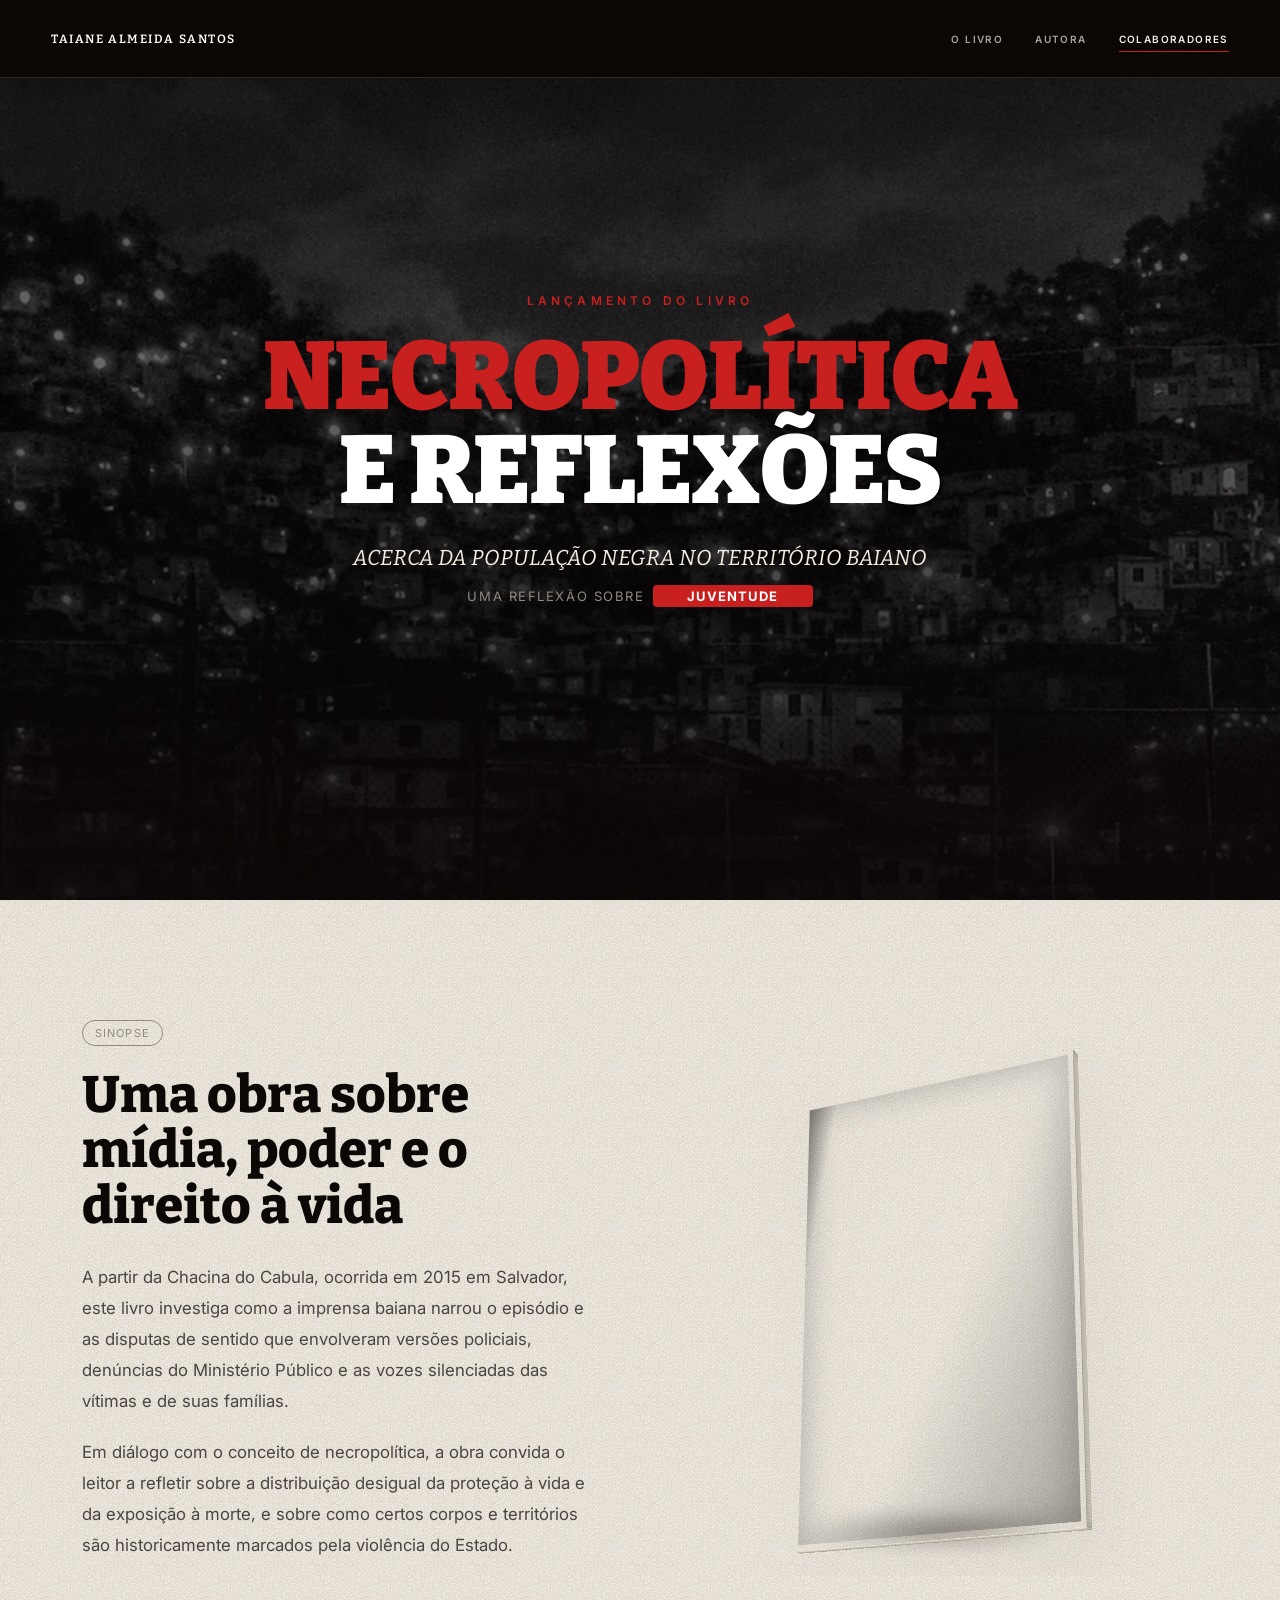
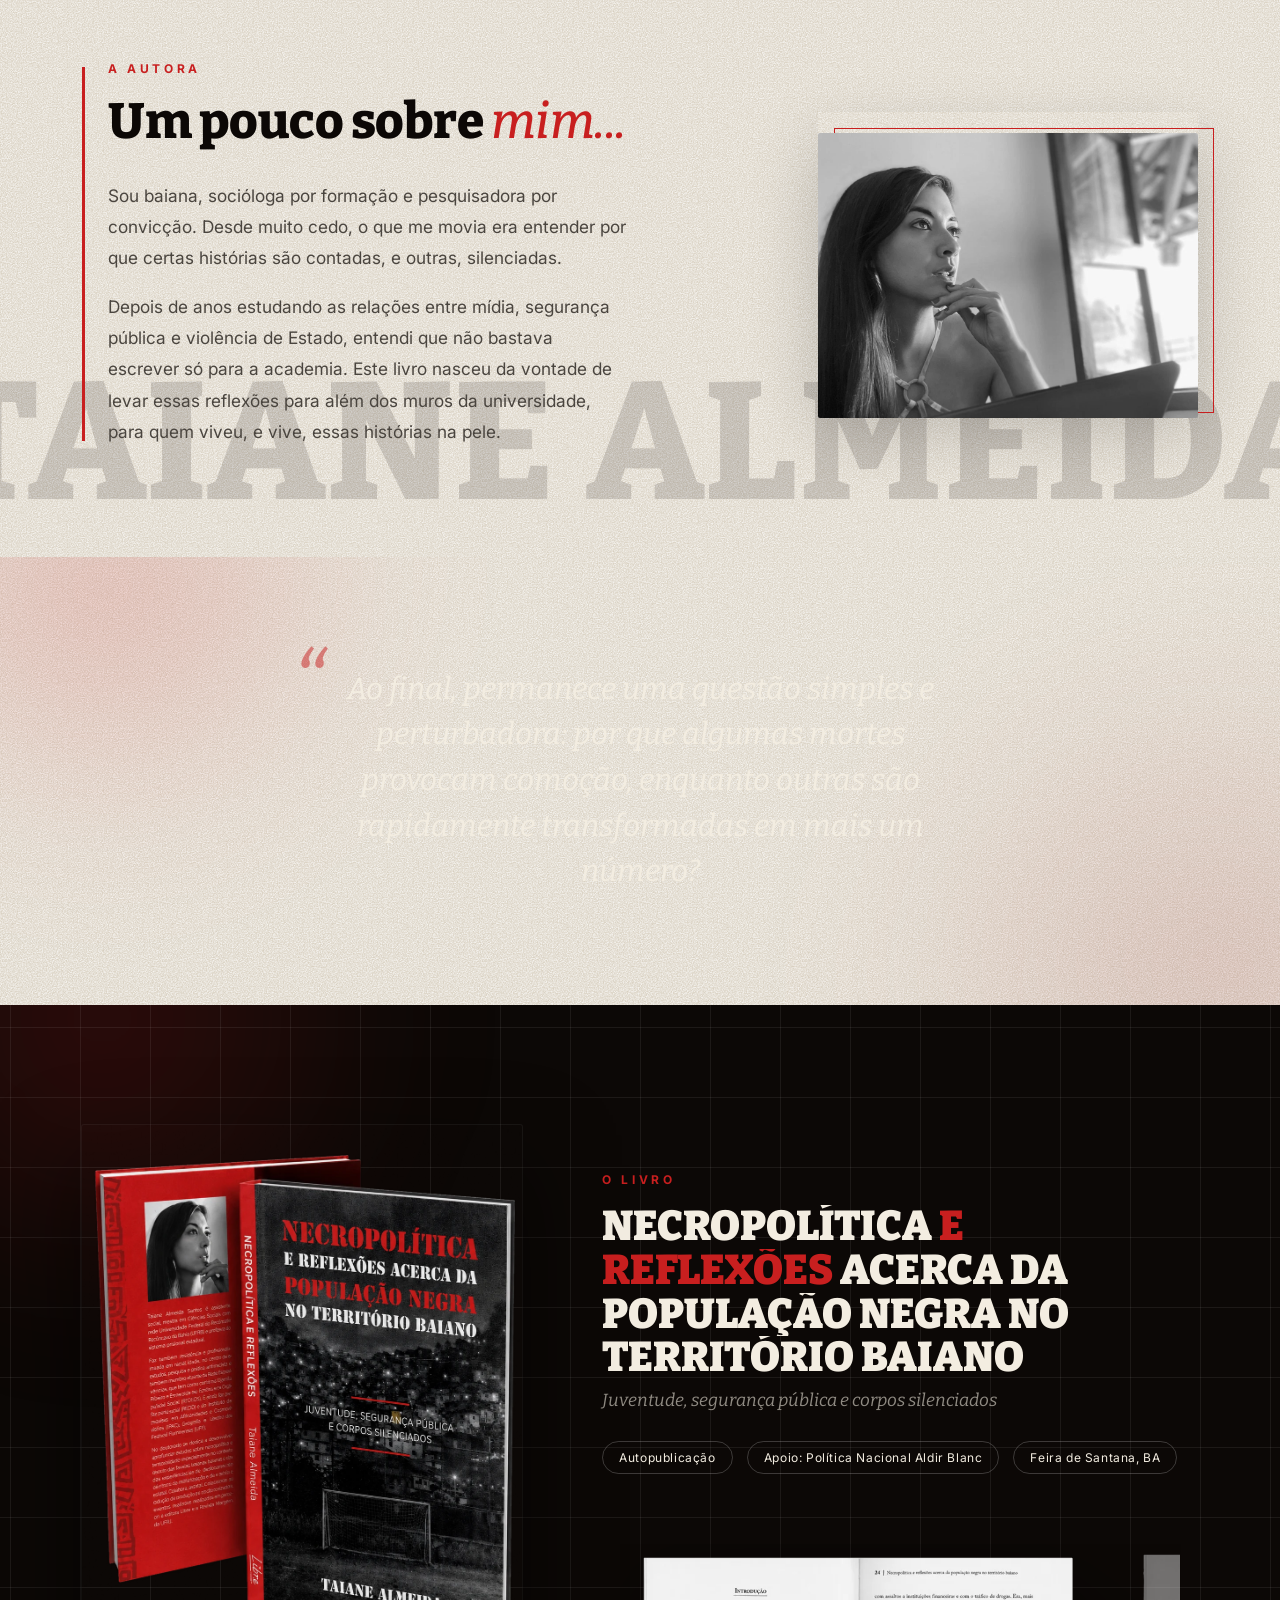
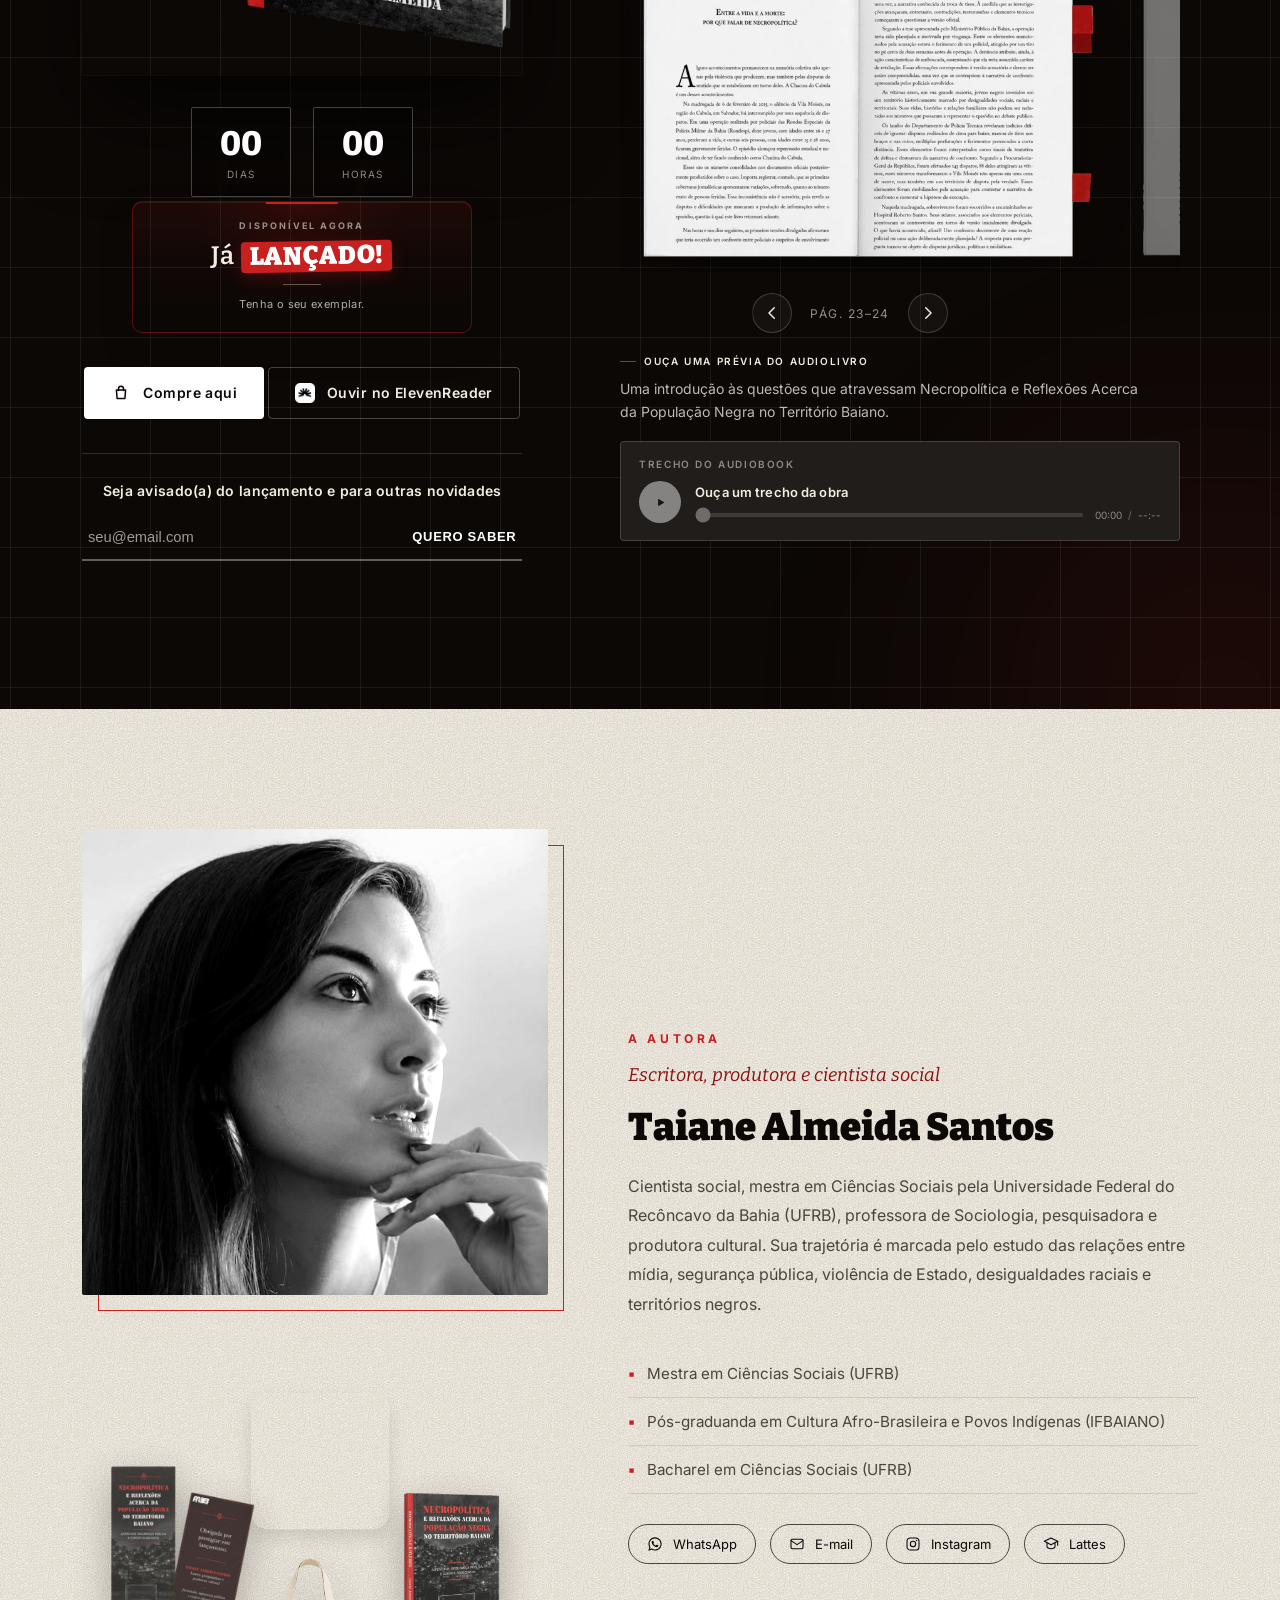
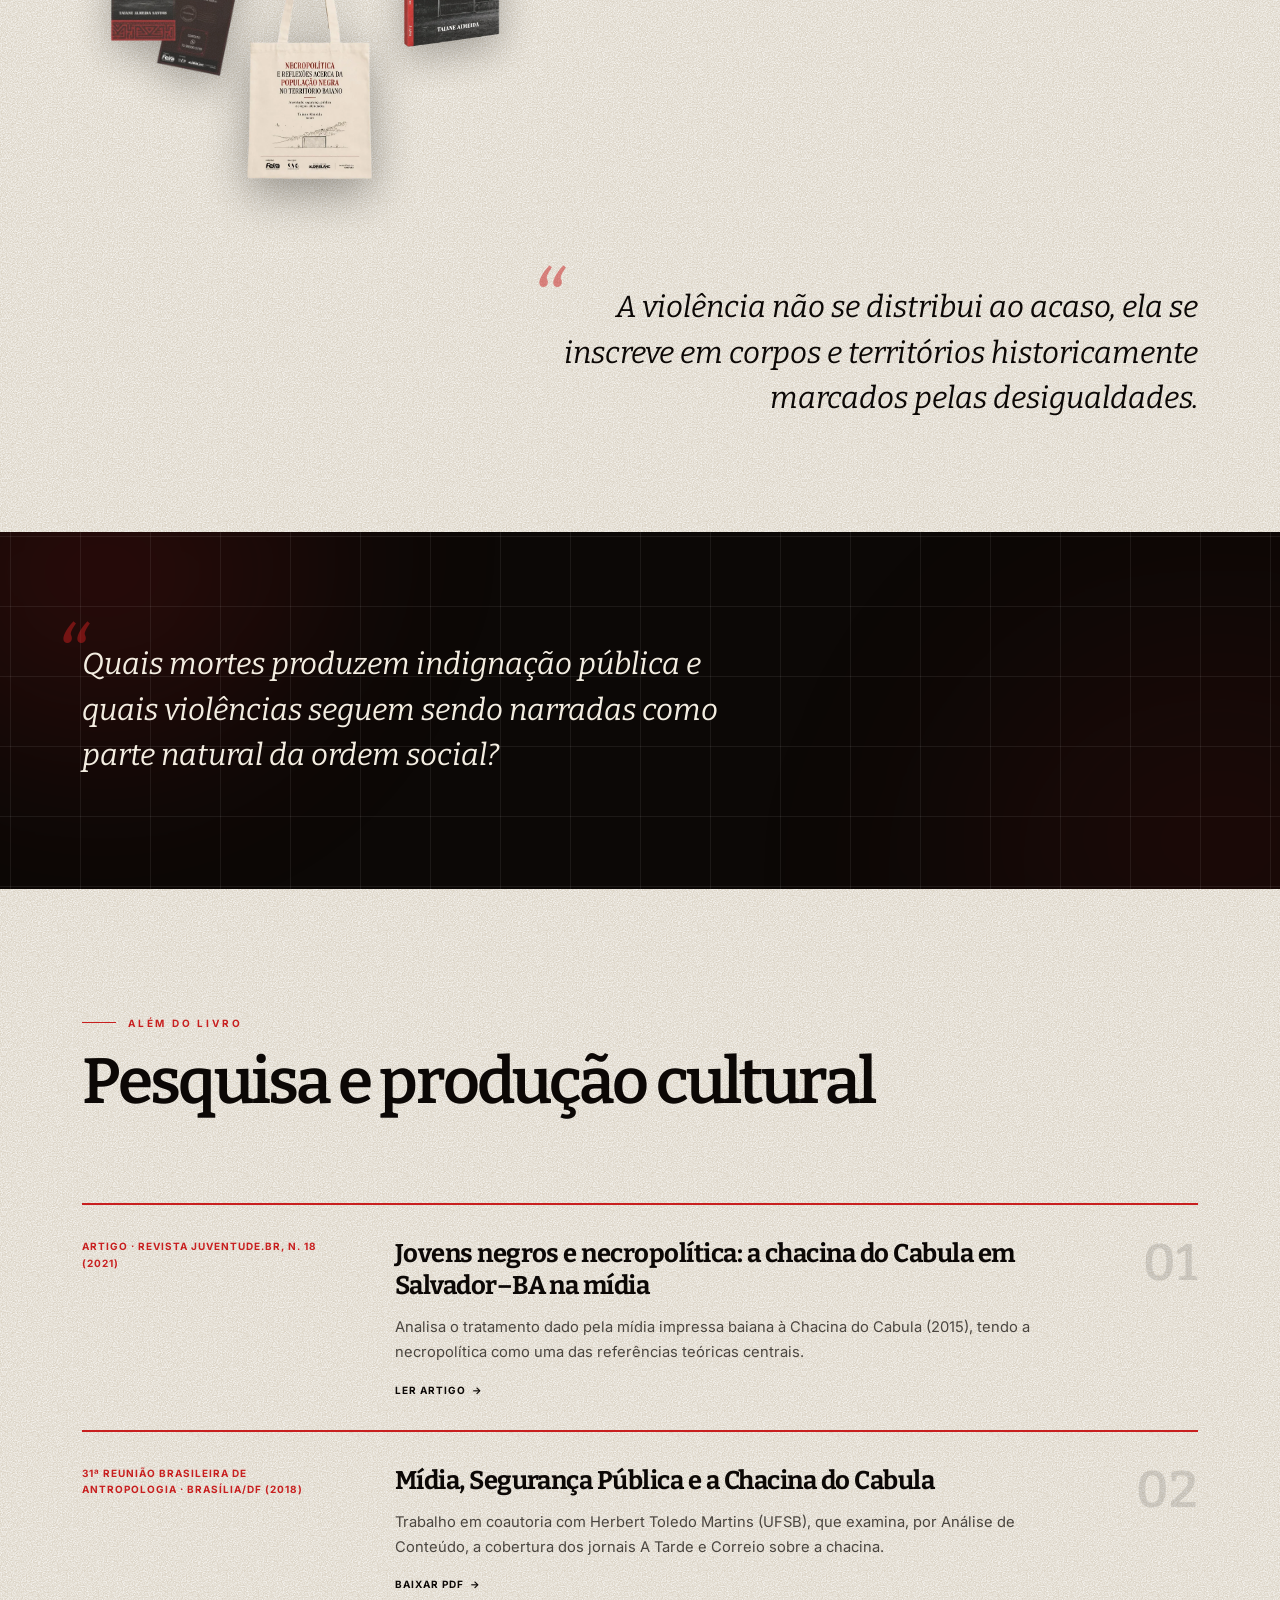
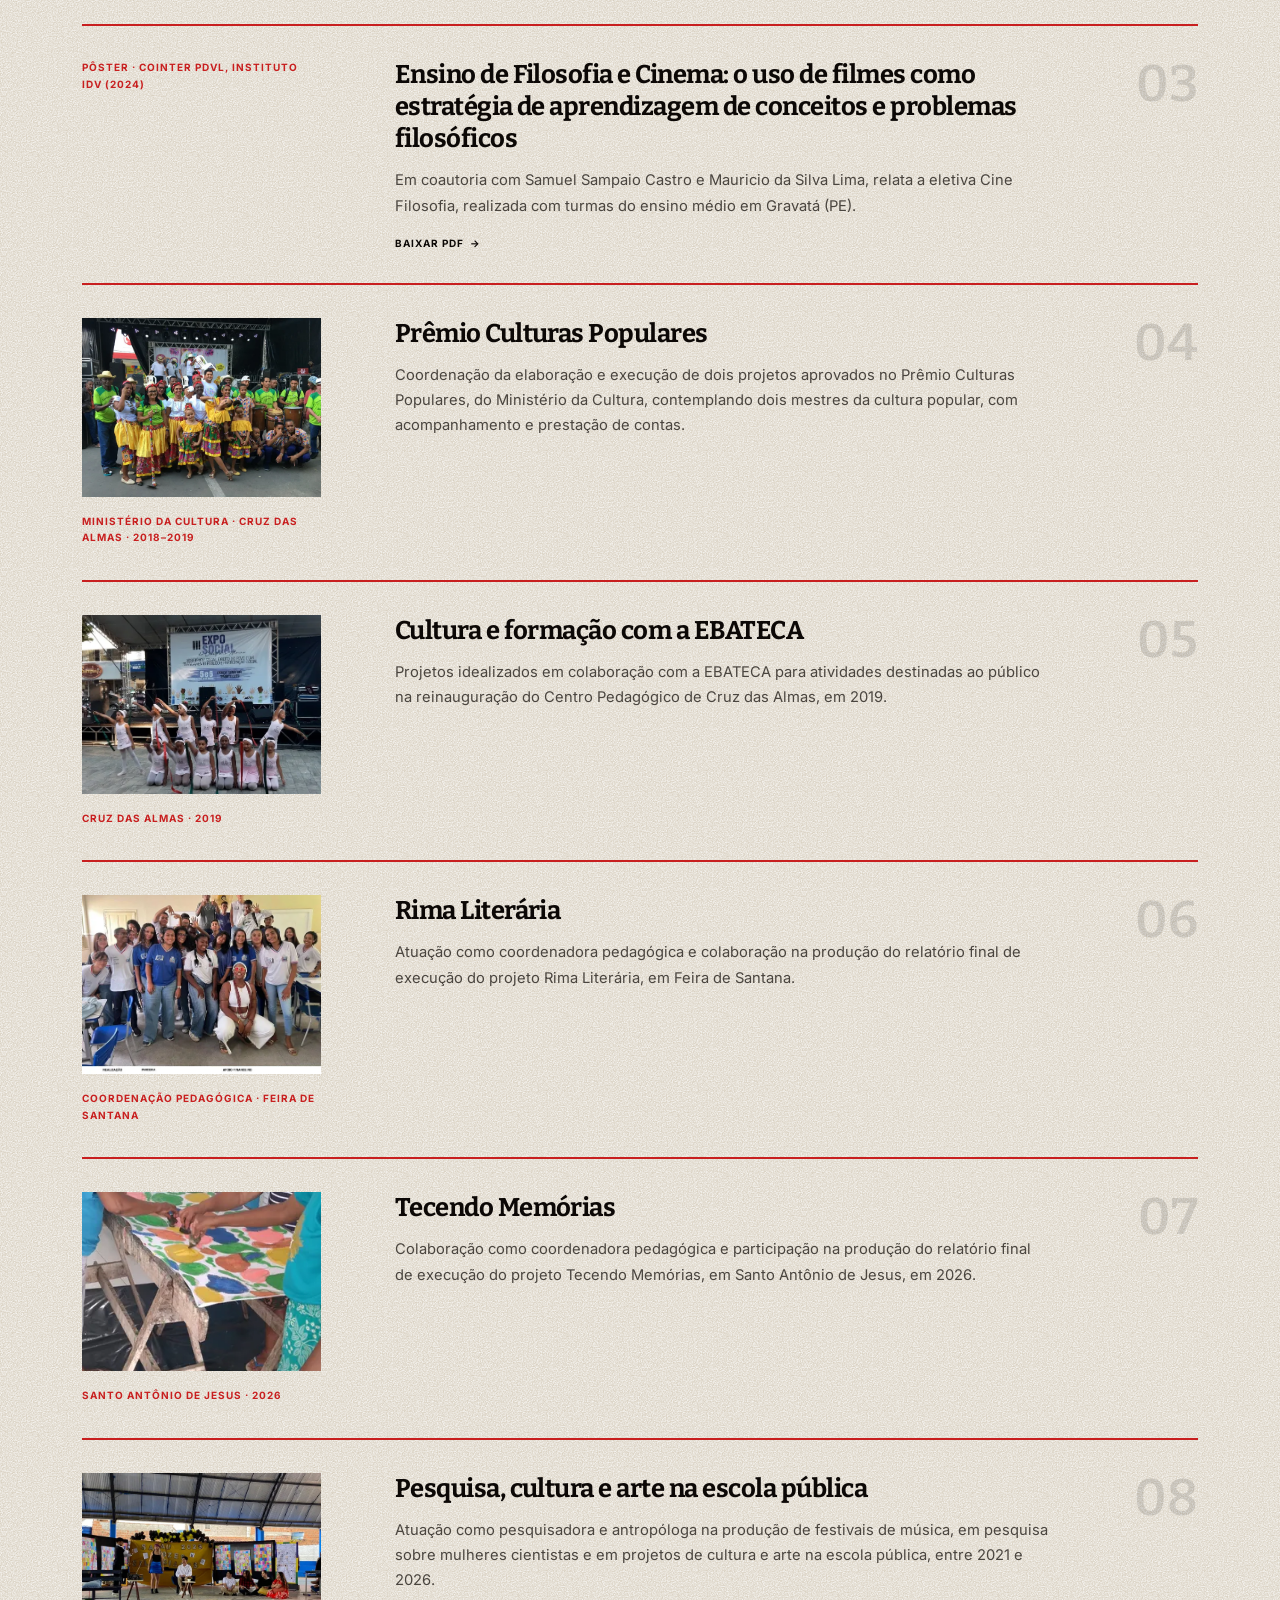
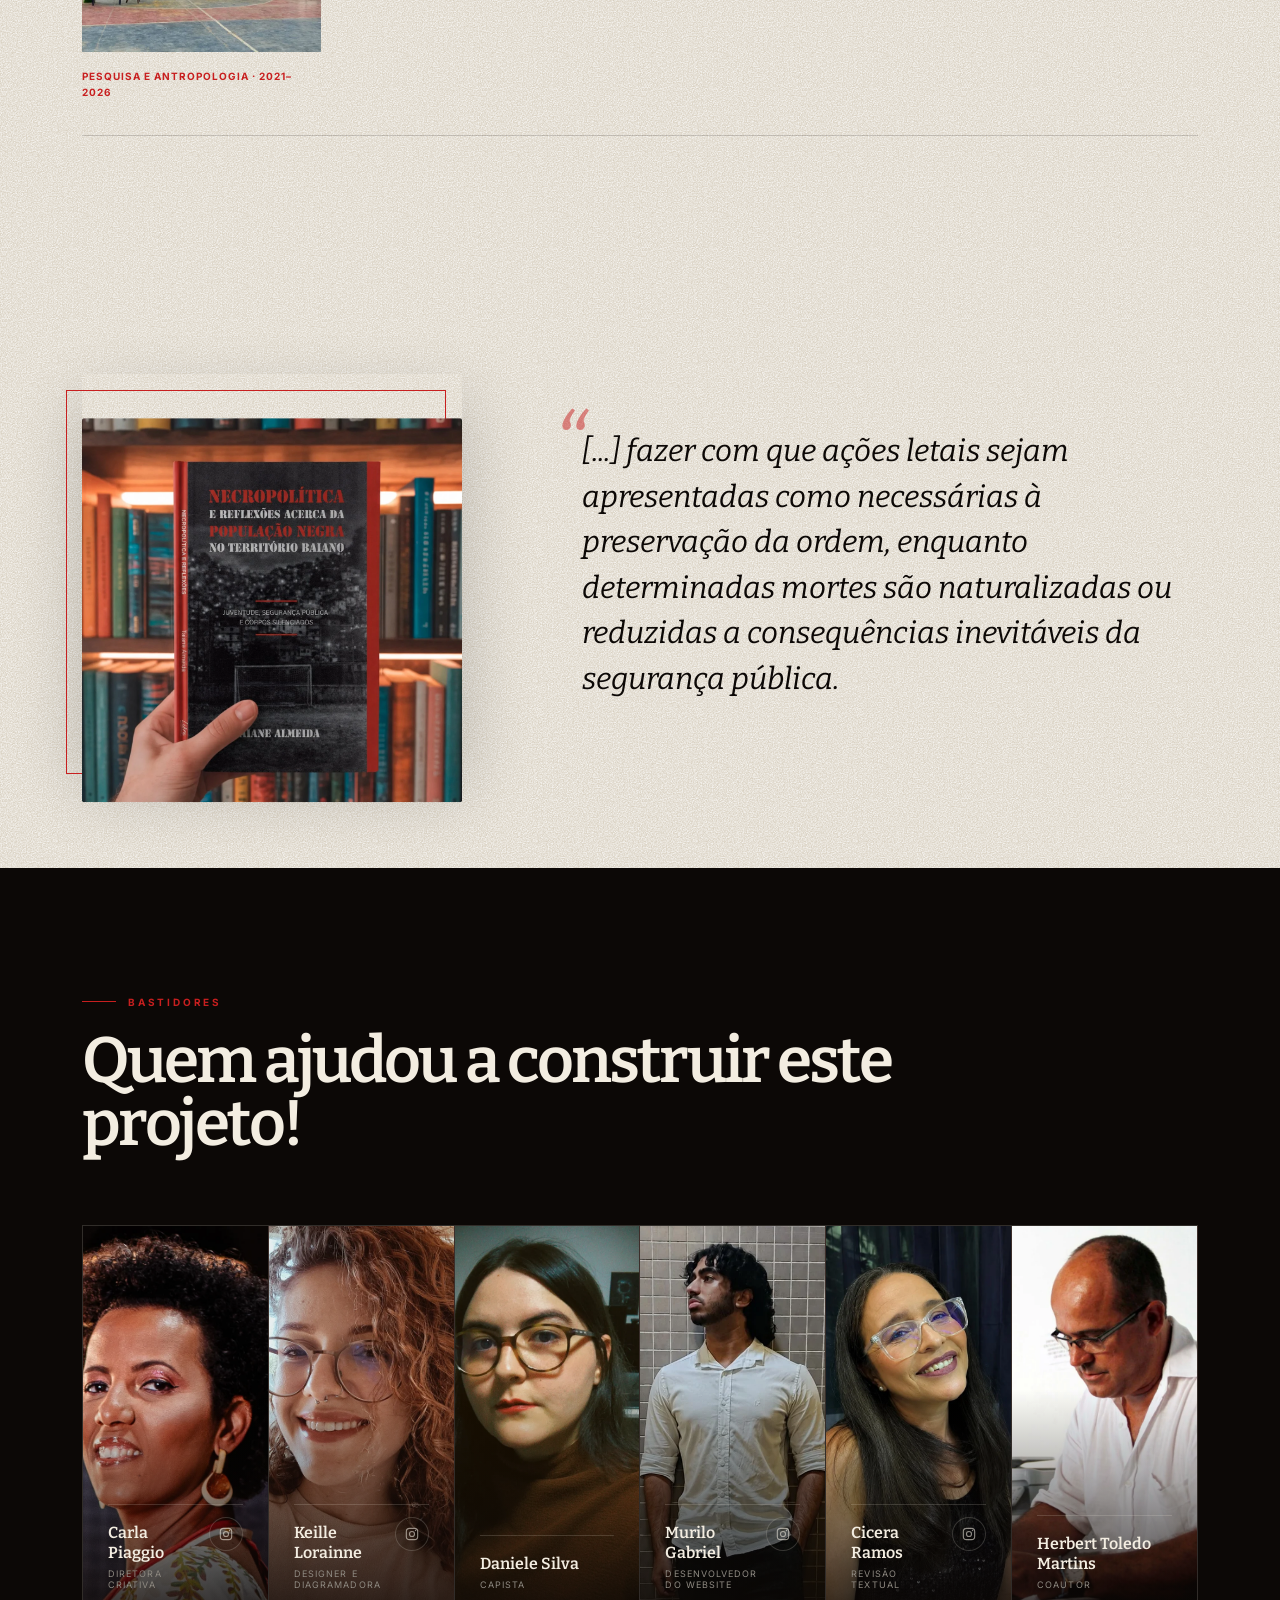
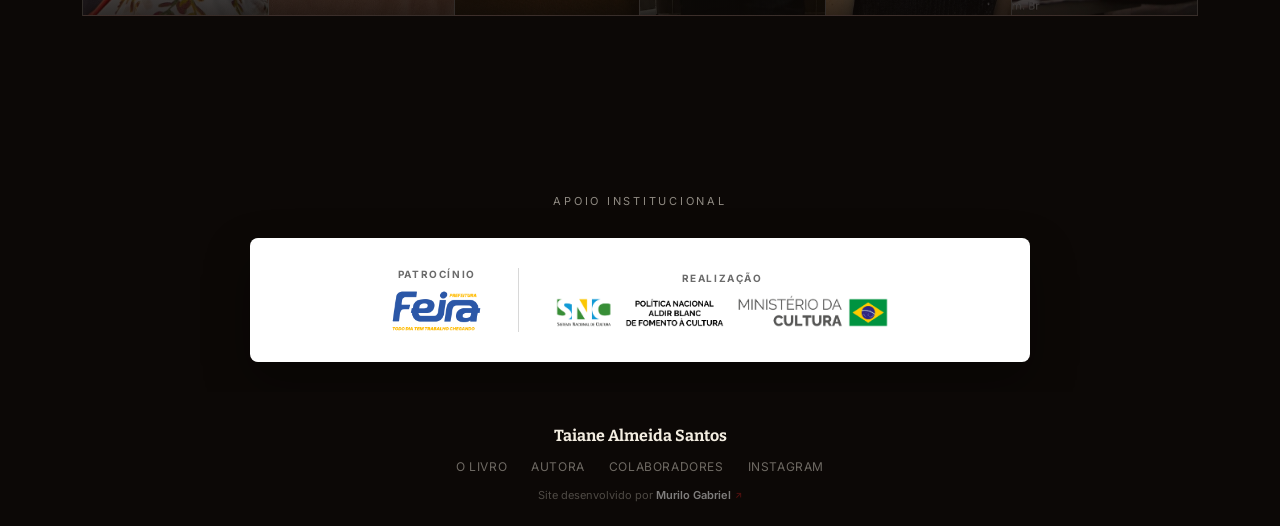
==== commit 89ff2f2f: "add novo colaborador e add novo metodo de compra" ====
--- a/index.html
+++ b/index.html
@@ -426,19 +426,61 @@
           </div>
 
           <p class="cd-caption" id="countdownCaption">Faltam para o lançamento, no dia 11 de setembro</p>
-          <a href="https://www.amazon.com.br/dp/B0HJBYMPZR/ref=mp_s_a_1_1?crid=3K2U5C9Z5D4BV&dib=eyJ2IjoiMSJ9.YlyxGwisrDa3qDnV0u-QEEXWohz8nEbCLAIsquaenWfNf5iiUB16h9qG-_--KOvYTPI65YmHmj3xDpbNdmT8Vw.cNkX0yG9-xN4MQ84iaETBEr9tyuZ7ePaU0CKVfbHmpA&dib_tag=se&keywords=taiane+almeida&qid=1789025018&sprefix=taiane+almeida%2Caps%2C266&sr=8-1"
-            class="amazon-btn" id="amazonBtn" target="_blank" rel="noopener noreferrer"
-            aria-label="Comprar Necropolítica e Reflexões na Amazon">
-            <svg class="amazon-icon" viewBox="0 0 24 24" fill="currentColor">
-              <path
-                d="M15.93 17.09c-2.1 1.55-5.14 2.38-7.76 2.38-3.67 0-6.98-1.36-9.48-3.62-.2-.18-.02-.42.22-.28 2.7 1.57 6.04 2.52 9.49 2.52 2.33 0 4.89-.48 7.24-1.48.35-.15.65.23.29.48z" />
-              <path
-                d="M16.8 16.05c-.27-.34-1.77-.16-2.45-.08-.2.02-.24-.15-.05-.29 1.2-.84 3.16-.6 3.39-.32.23.29-.06 2.28-1.18 3.23-.17.15-.34.07-.26-.12.26-.63.83-2.08.55-2.42z" />
-              <path
-                d="M14.5 7.5c0-.8.02-1.47-.4-2.01-.35-.46-.93-.68-1.62-.68-1.14 0-2.15.6-2.4 2.02-.05.27-.25.27-.42.24l-1.68-.18c-.14-.03-.3-.14-.26-.35.4-2.1 2.28-3.44 4.87-3.44 1.3 0 3 .35 4.02 1.35 1.02 1 1.1 2.35 1.1 3.6v4.63c0 .93.38 1.34.74 1.83.13.18.16.4-.01.54-.4.33-1.1.94-1.49 1.28-.19.16-.4.17-.55.05-.77-.67-.9-.98-1.33-1.62-1.27 1.3-2.17 1.69-3.82 1.69-1.94 0-3.46-1.2-3.46-3.6 0-1.87.99-3.14 2.4-3.76 1.22-.55 2.94-.65 4.25-.8v-.42zm-1.63 4.9c.32-.55.32-1.07.32-1.68v-.9c-1.65 0-3.39.35-3.39 2.29 0 .99.51 1.65 1.39 1.65.64 0 1.21-.4 1.68-1.36z" />
-            </svg>
-            Comprar na Amazon
-          </a>
+          <div class="purchase-picker">
+            <button class="amazon-btn purchase-trigger" id="purchaseTrigger" type="button"
+              aria-expanded="false" aria-controls="purchasePopover">
+              <svg class="amazon-icon" viewBox="0 0 24 24" fill="none" stroke="currentColor" stroke-width="1.8"
+                aria-hidden="true">
+                <path d="M6.5 8.5h11l-.8 10H7.3l-.8-10Z" stroke-linejoin="round" />
+                <path d="M9 9V6.8a3 3 0 0 1 6 0V9" stroke-linecap="round" />
+              </svg>
+              Compre aqui
+            </button>
+
+            <div class="purchase-popover" id="purchasePopover" role="dialog" aria-label="Escolha onde comprar"
+              aria-hidden="true">
+              <div class="purchase-popover__head">
+                <div>
+                  <span class="purchase-popover__eyebrow">Onde comprar</span>
+                  <strong>Escolha sua loja</strong>
+                </div>
+                <button class="purchase-popover__close" id="purchaseClose" type="button"
+                  aria-label="Fechar opções de compra">×</button>
+              </div>
+
+              <div class="purchase-popover__options">
+                <a class="purchase-store purchase-store--amazon"
+                  href="https://www.amazon.com.br/dp/B0HJBYMPZR/ref=mp_s_a_1_1?crid=3K2U5C9Z5D4BV&dib=eyJ2IjoiMSJ9.YlyxGwisrDa3qDnV0u-QEEXWohz8nEbCLAIsquaenWfNf5iiUB16h9qG-_--KOvYTPI65YmHmj3xDpbNdmT8Vw.cNkX0yG9-xN4MQ84iaETBEr9tyuZ7ePaU0CKVfbHmpA&dib_tag=se&keywords=taiane+almeida&qid=1789025018&sprefix=taiane+almeida%2Caps%2C266&sr=8-1"
+                  target="_blank" rel="noopener noreferrer" aria-label="Comprar o livro na Amazon">
+                  <span class="purchase-store__icon purchase-store__icon--amazon" aria-hidden="true">
+                    <svg viewBox="0 0 24 24" fill="currentColor">
+                      <path d="M15.93 17.09c-2.1 1.55-5.14 2.38-7.76 2.38-3.67 0-6.98-1.36-9.48-3.62-.2-.18-.02-.42.22-.28 2.7 1.57 6.04 2.52 9.49 2.52 2.33 0 4.89-.48 7.24-1.48.35-.15.65.23.29.48z"/>
+                      <path d="M16.8 16.05c-.27-.34-1.77-.16-2.45-.08-.2.02-.24-.15-.05-.29 1.2-.84 3.16-.6 3.39-.32.23.29-.06 2.28-1.18 3.23-.17.15-.34.07-.26-.12.26-.63.83-2.08.55-2.42z"/>
+                      <path d="M14.5 7.5c0-.8.02-1.47-.4-2.01-.35-.46-.93-.68-1.62-.68-1.14 0-2.15.6-2.4 2.02-.05.27-.25.27-.42.24l-1.68-.18c-.14-.03-.3-.14-.26-.35.4-2.1 2.28-3.44 4.87-3.44 1.3 0 3 .35 4.02 1.35 1.02 1 1.1 2.35 1.1 3.6v4.63c0 .93.38 1.34.74 1.83.13.18.16.4-.01.54-.4.33-1.1.94-1.49 1.28-.19.16-.4.17-.55.05-.77-.67-.9-.98-1.33-1.62-1.27 1.3-2.17 1.69-3.82 1.69-1.94 0-3.46-1.2-3.46-3.6 0-1.87.99-3.14 2.4-3.76 1.22-.55 2.94-.65 4.25-.8v-.42zm-1.63 4.9c.32-.55.32-1.07.32-1.68v-.9c-1.65 0-3.39.35-3.39 2.29 0 .99.51 1.65 1.39 1.65.64 0 1.21-.4 1.68-1.36z"/>
+                    </svg>
+                  </span>
+                  <span>
+                    <strong>Amazon</strong>
+                    <small>Comprar na Amazon</small>
+                  </span>
+                  <span class="purchase-store__arrow" aria-hidden="true">↗</span>
+                </a>
+
+                <a class="purchase-store purchase-store--meli"
+                  href="https://www.mercadolivre.com.br/up/MLBU5191247456?matt_tool=38524122&pdp_filters=item_id:MLB5228814081&ua=j77wibmCCJ4pJVlVYn23KVY0wL6dqmTskOjUGGjT7Z9Uo0NJ#origin=share&sid=share&wid=MLB5228814081&action=copy"
+                  target="_blank" rel="noopener noreferrer" aria-label="Comprar o livro no Mercado Livre">
+                  <span class="purchase-store__icon purchase-store__icon--meli" aria-hidden="true">
+                    <img src="assets/mercado-livre-logo.webp" alt="" width="368" height="264" decoding="async">
+                  </span>
+                  <span>
+                    <strong>Mercado Livre</strong>
+                    <small>Comprar no Mercado Livre</small>
+                  </span>
+                  <span class="purchase-store__arrow" aria-hidden="true">↗</span>
+                </a>
+              </div>
+            </div>
+          </div>
           <a href="https://elevenreader.io/audiobooks/necropolitica-e-reflexoes-acerca-da-populacao-negra-no-territorio-baiano-audiobook/pj_fUJaeqrqLPuU48S3MWjV?share=in_app"
             class="amazon-btn spotify-btn" id="audiobookBtn" target="_blank" rel="noopener noreferrer"
             aria-label="Ouvir audiolivro completo no ElevenReader">
@@ -974,6 +1016,20 @@
             </a>
           </div>
         </div>
+
+        <div class="colab-card reveal from-bottom">
+          <div class="colab-photo">
+            <img src="assets/colaboradores/herbert-toledo-martins.webp" alt="Retrato de Herbert Toledo Martins"
+              width="1600" height="1066" loading="lazy" decoding="async">
+          </div>
+          <div class="colab-shine" aria-hidden="true"></div>
+          <div class="colab-info">
+            <div class="colab-text">
+              <div class="colab-name">Herbert Toledo Martins</div>
+              <div class="colab-role">coautor</div>
+            </div>
+          </div>
+        </div>
       </div>
     </div>
   </section>
--- a/style.css
+++ b/style.css
@@ -1880,7 +1880,7 @@
   padding: 16px 18px 17px;
   border: 1px solid rgba(255, 255, 255, .16);
   border-radius: 4px;
-  background: rgba(255, 255, 255, .035);
+  background: #211d1a;
   color: var(--cream);
 }
 
@@ -3826,3 +3826,318 @@
     transition: none;
   }
 }
+
+
+/* ---------- Purchase chooser: Amazon + Mercado Livre ---------- */
+.purchase-picker {
+  position: relative;
+  z-index: 18;
+  display: inline-block;
+  margin-top: 6px;
+}
+
+.purchase-trigger {
+  margin-top: 0 !important;
+  border: 1px solid transparent;
+  cursor: pointer;
+  font-family: inherit;
+}
+
+.purchase-popover {
+  position: absolute;
+  left: 50%;
+  bottom: calc(100% + 14px);
+  width: min(330px, calc(100vw - 42px));
+  padding: 16px;
+  border: 1px solid rgba(243, 237, 225, .18);
+  border-radius: 14px;
+  background: #1a1715;
+  box-shadow: 0 24px 60px rgba(0, 0, 0, .52), inset 0 1px 0 rgba(255,255,255,.045);
+  color: var(--cream);
+  text-align: left;
+  opacity: 0;
+  visibility: hidden;
+  pointer-events: none;
+  transform: translate(-50%, 16px) scale(.955);
+  transform-origin: 50% 100%;
+  transition:
+    opacity .28s ease,
+    visibility .28s step-end,
+    transform .42s cubic-bezier(.16, 1, .3, 1);
+}
+
+.purchase-popover::after {
+  content: '';
+  position: absolute;
+  left: 50%;
+  bottom: -7px;
+  width: 13px;
+  height: 13px;
+  border-right: 1px solid rgba(243, 237, 225, .18);
+  border-bottom: 1px solid rgba(243, 237, 225, .18);
+  background: #1a1715;
+  transform: translateX(-50%) rotate(45deg);
+}
+
+.purchase-picker.is-open .purchase-popover {
+  opacity: 1;
+  visibility: visible;
+  pointer-events: auto;
+  transform: translate(-50%, 0) scale(1);
+  transition:
+    opacity .28s ease,
+    visibility 0s,
+    transform .42s cubic-bezier(.16, 1, .3, 1);
+}
+
+.purchase-popover__head {
+  display: flex;
+  align-items: flex-start;
+  justify-content: space-between;
+  gap: 18px;
+  padding: 3px 2px 13px;
+  border-bottom: 1px solid rgba(243, 237, 225, .12);
+}
+
+.purchase-popover__head strong {
+  display: block;
+  margin-top: 3px;
+  font-family: 'Bitter', serif;
+  font-size: 1.02rem;
+  font-weight: 700;
+  color: #fff;
+}
+
+.purchase-popover__eyebrow {
+  display: block;
+  color: var(--red);
+  font-size: 9px;
+  font-weight: 700;
+  letter-spacing: .18em;
+  text-transform: uppercase;
+}
+
+.purchase-popover__close {
+  display: inline-flex;
+  align-items: center;
+  justify-content: center;
+  width: 32px;
+  height: 32px;
+  flex: 0 0 32px;
+  border: 1px solid rgba(243, 237, 225, .16);
+  border-radius: 50%;
+  background: transparent;
+  color: rgba(243, 237, 225, .72);
+  font-size: 20px;
+  line-height: 1;
+  cursor: pointer;
+  transition: color .25s ease, background-color .25s ease, border-color .25s ease, transform .25s ease;
+}
+
+.purchase-popover__options {
+  display: grid;
+  gap: 9px;
+  padding-top: 12px;
+}
+
+.purchase-store {
+  display: grid;
+  grid-template-columns: 44px minmax(0, 1fr) auto;
+  align-items: center;
+  gap: 12px;
+  min-height: 64px;
+  padding: 10px 12px;
+  border: 1px solid rgba(243, 237, 225, .12);
+  border-radius: 10px;
+  background: rgba(255, 255, 255, .035);
+  color: var(--cream);
+  opacity: 0;
+  transform: translateY(9px);
+  transition:
+    opacity .36s ease,
+    transform .45s cubic-bezier(.16, 1, .3, 1),
+    border-color .28s ease,
+    background-color .28s ease;
+}
+
+.purchase-picker.is-open .purchase-store {
+  opacity: 1;
+  transform: none;
+}
+
+.purchase-picker.is-open .purchase-store:nth-child(1) { transition-delay: .06s; }
+.purchase-picker.is-open .purchase-store:nth-child(2) { transition-delay: .12s; }
+
+.purchase-store__icon {
+  display: inline-flex;
+  align-items: center;
+  justify-content: center;
+  width: 42px;
+  height: 42px;
+  border-radius: 50%;
+}
+
+.purchase-store__icon svg {
+  width: 22px;
+  height: 22px;
+}
+
+.purchase-store__icon img {
+  width: 34px;
+  height: 34px;
+  object-fit: contain;
+}
+
+.purchase-store__icon--amazon {
+  background: #fff;
+  color: #111;
+}
+
+.purchase-store__icon--meli {
+  background: #ffe600;
+  color: #2d3277;
+  overflow: hidden;
+}
+
+.purchase-store strong {
+  display: block;
+  color: #fff;
+  font-size: 13px;
+  line-height: 1.25;
+}
+
+.purchase-store small {
+  display: block;
+  margin-top: 3px;
+  color: rgba(243, 237, 225, .56);
+  font-size: 10px;
+  line-height: 1.3;
+}
+
+.purchase-store__arrow {
+  color: #fff;
+  font-size: 14px;
+  opacity: .75;
+  transition: transform .28s cubic-bezier(.16, 1, .3, 1), opacity .28s ease;
+}
+
+@media (hover: hover) and (pointer: fine) {
+  .purchase-trigger:hover,
+  .purchase-trigger:focus-visible,
+  .purchase-trigger:active {
+    background: var(--red) !important;
+    border-color: var(--red) !important;
+    color: #fff !important;
+  }
+
+  .purchase-popover__close:hover,
+  .purchase-popover__close:focus-visible {
+    color: #fff;
+    border-color: rgba(243, 237, 225, .32);
+    background: rgba(255,255,255,.07);
+    transform: rotate(5deg);
+    outline: none;
+  }
+
+  .purchase-store:hover,
+  .purchase-store:focus-visible {
+    outline: none;
+  }
+
+  .purchase-store--amazon:hover,
+  .purchase-store--amazon:focus-visible {
+    border-color: #2f8fdf;
+    background: #146eb4;
+    box-shadow: 0 12px 28px rgba(20, 110, 180, .24);
+  }
+
+  .purchase-store--amazon:hover small,
+  .purchase-store--amazon:focus-visible small {
+    color: rgba(255, 255, 255, .78);
+  }
+
+  .purchase-store--amazon:hover .purchase-store__arrow,
+  .purchase-store--amazon:focus-visible .purchase-store__arrow {
+    color: #fff;
+  }
+
+  .purchase-store--meli:hover,
+  .purchase-store--meli:focus-visible {
+    border-color: #ffe600;
+    background: #ffe600;
+    color: #242424;
+    box-shadow: 0 12px 28px rgba(255, 230, 0, .18);
+  }
+
+  .purchase-store--meli:hover strong,
+  .purchase-store--meli:focus-visible strong {
+    color: #242424;
+  }
+
+  .purchase-store--meli:hover small,
+  .purchase-store--meli:focus-visible small {
+    color: rgba(36, 36, 36, .68);
+  }
+
+  .purchase-store--meli:hover .purchase-store__arrow,
+  .purchase-store--meli:focus-visible .purchase-store__arrow {
+    color: #fff;
+  }
+
+  .purchase-store:hover .purchase-store__arrow,
+  .purchase-store:focus-visible .purchase-store__arrow {
+    transform: translate(2px, -2px);
+    opacity: 1;
+  }
+}
+
+@media (max-width: 480px) {
+  .purchase-picker {
+    width: 100%;
+  }
+
+  .purchase-trigger {
+    width: 100%;
+  }
+
+  .purchase-popover {
+    width: min(330px, calc(100vw - 32px));
+  }
+}
+
+@media (prefers-reduced-motion: reduce) {
+  .purchase-popover,
+  .purchase-store {
+    transition: none;
+  }
+}
+
+/* ---------- 6º colaborador: mantém a grade equilibrada ---------- */
+@media (min-width: 1200px) {
+  .colaboradores .colab-grid {
+    grid-template-columns: repeat(6, minmax(0, 1fr));
+  }
+
+  .colaboradores .colab-card,
+  .colaboradores .colab-card.reveal,
+  .colaboradores .colab-card.reveal.in-view {
+    min-height: 390px;
+  }
+}
+
+@media (max-width: 1199px) and (min-width: 881px) {
+  .colaboradores .colab-grid {
+    grid-template-columns: repeat(3, minmax(0, 1fr));
+  }
+
+  .colaboradores .colab-card,
+  .colaboradores .colab-card.reveal,
+  .colaboradores .colab-card.reveal.in-view,
+  .colaboradores .colab-card:nth-child(4) {
+    grid-column: auto;
+  }
+}
+
+.colaboradores .colab-card:nth-child(6) .colab-photo img {
+  object-position: 72% 42%;
+}
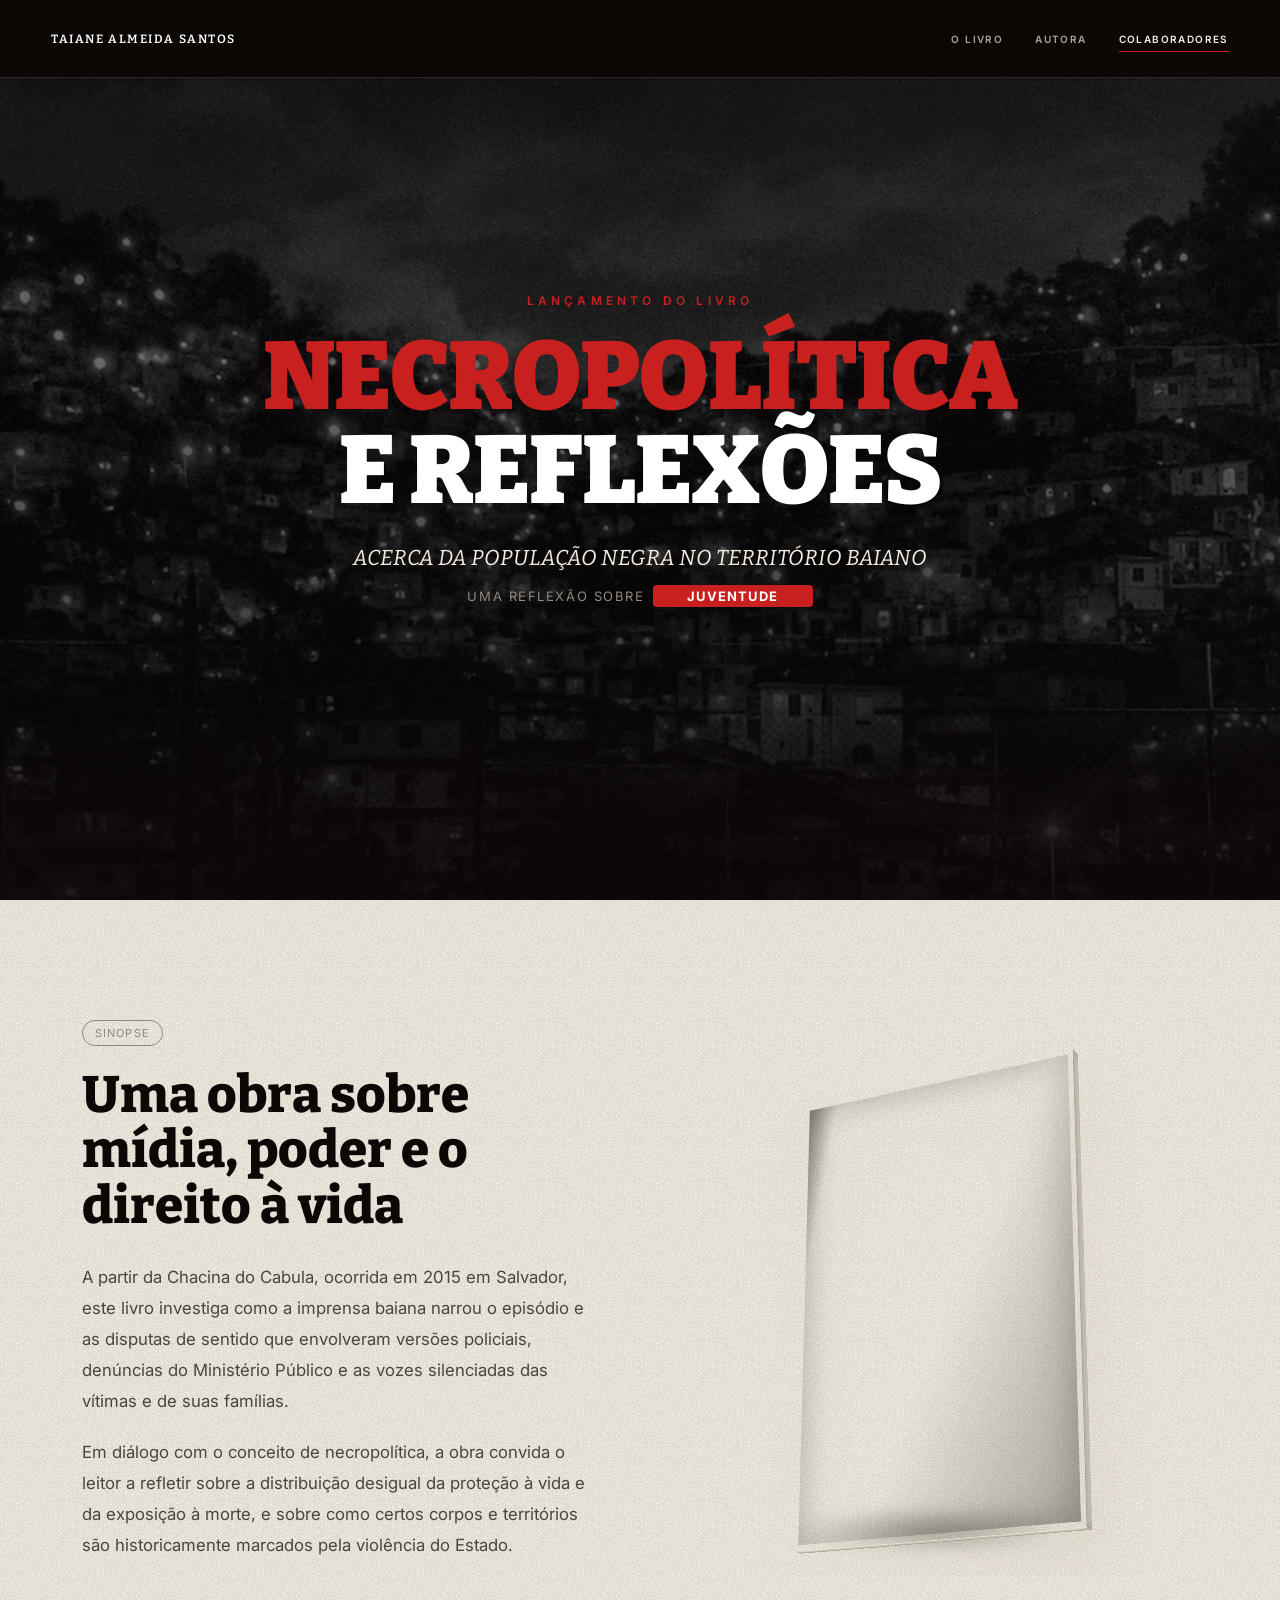
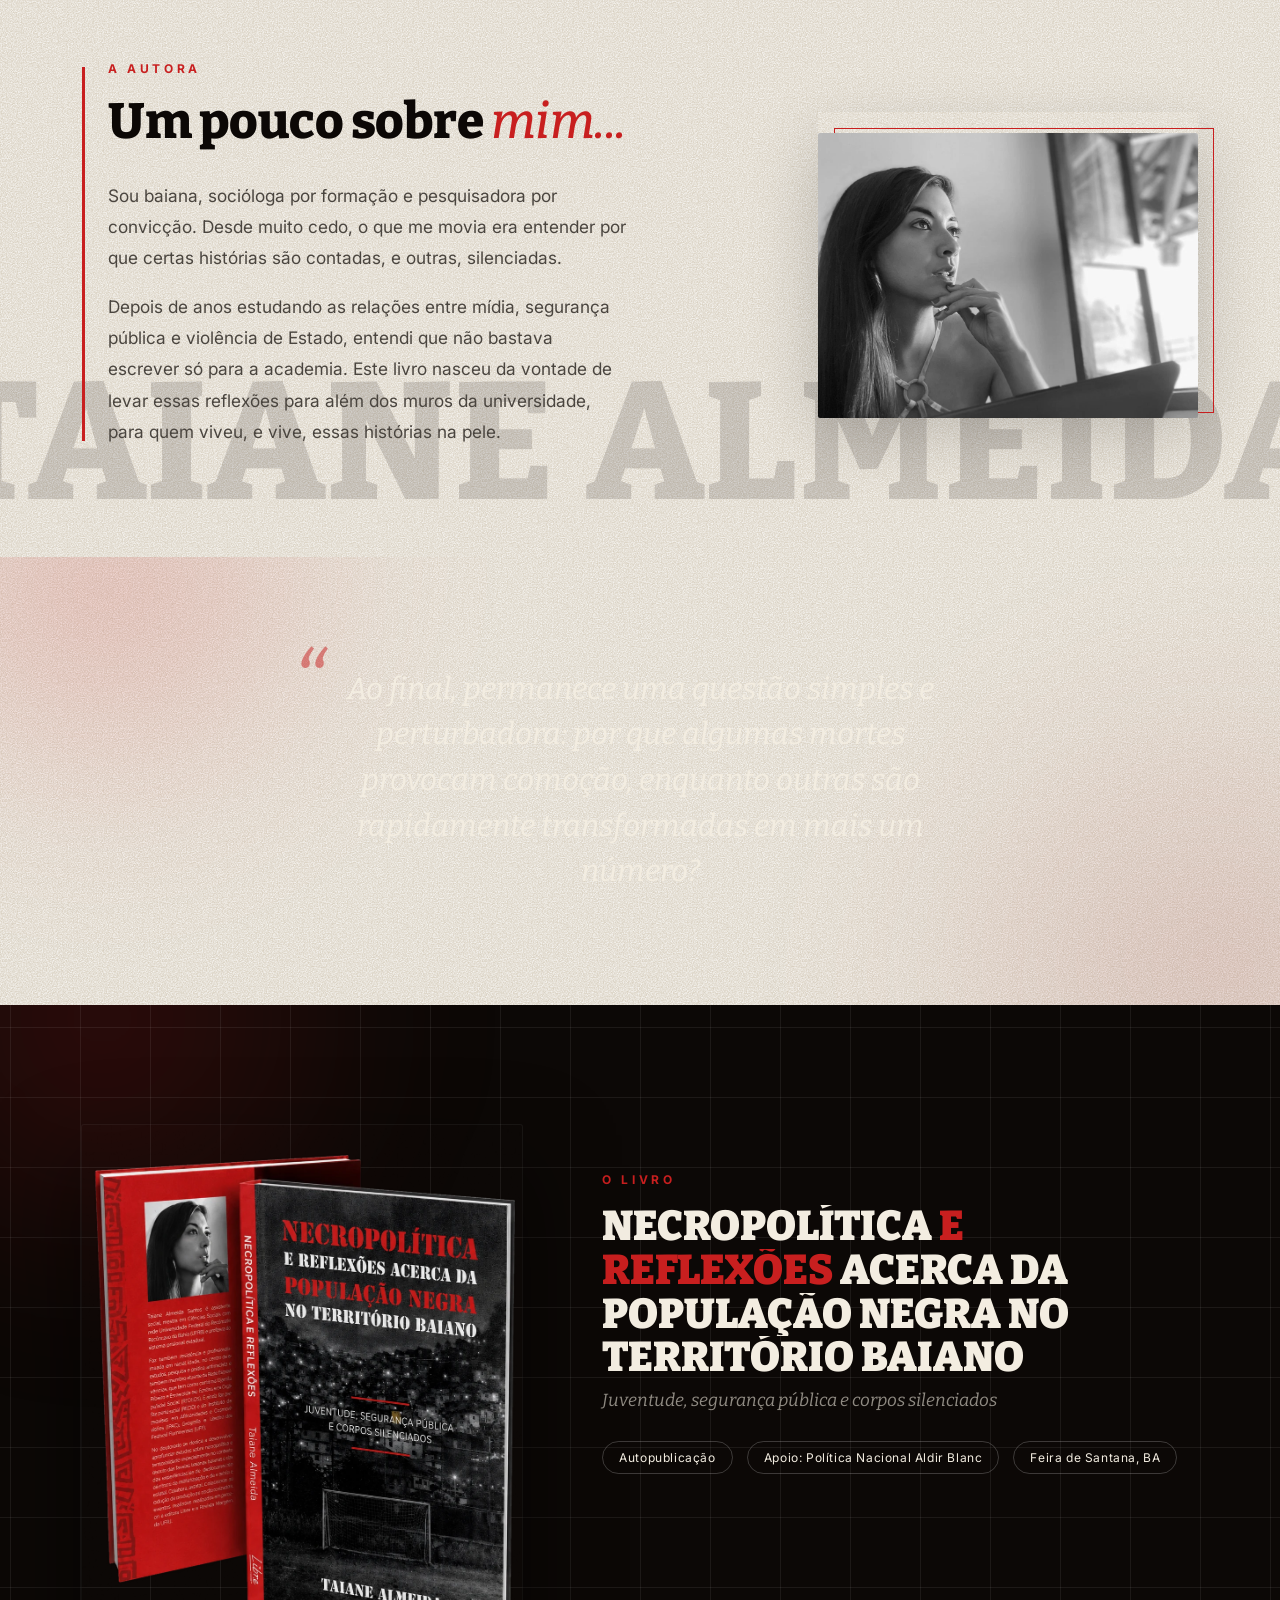
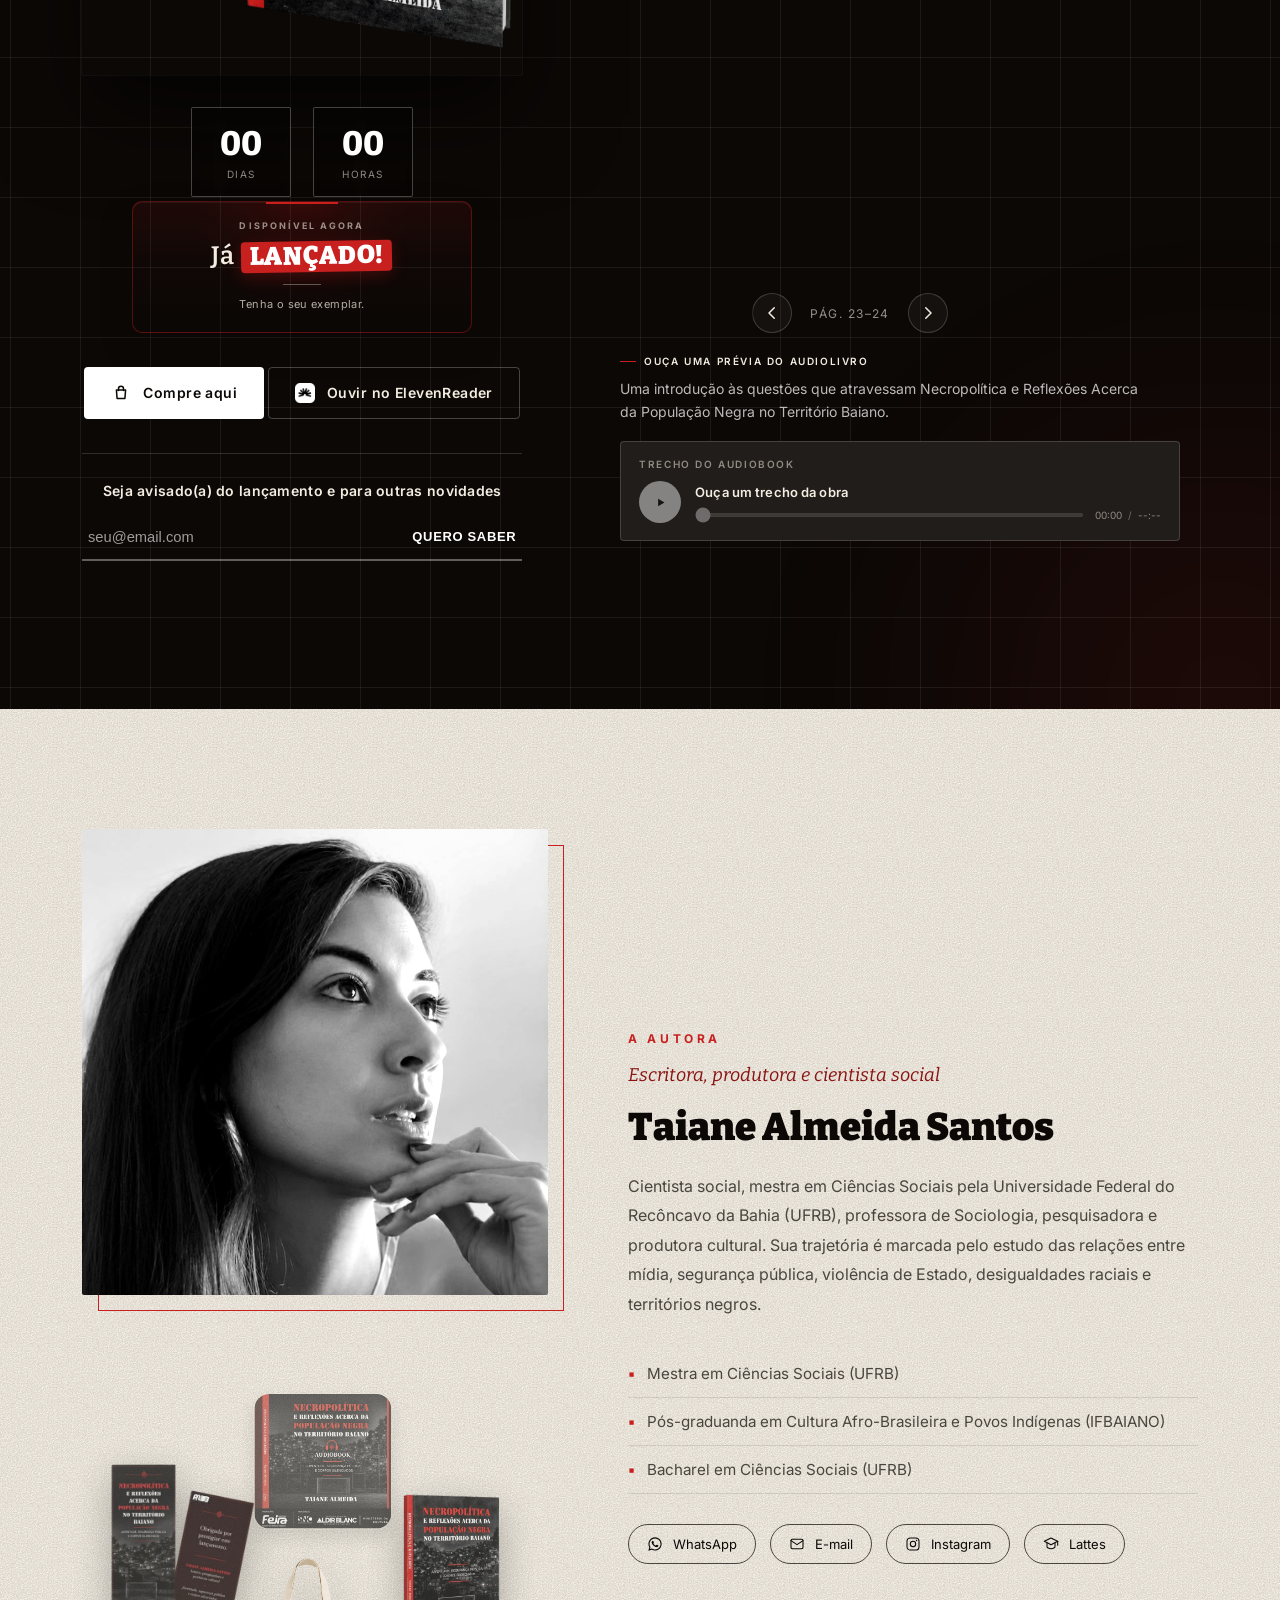
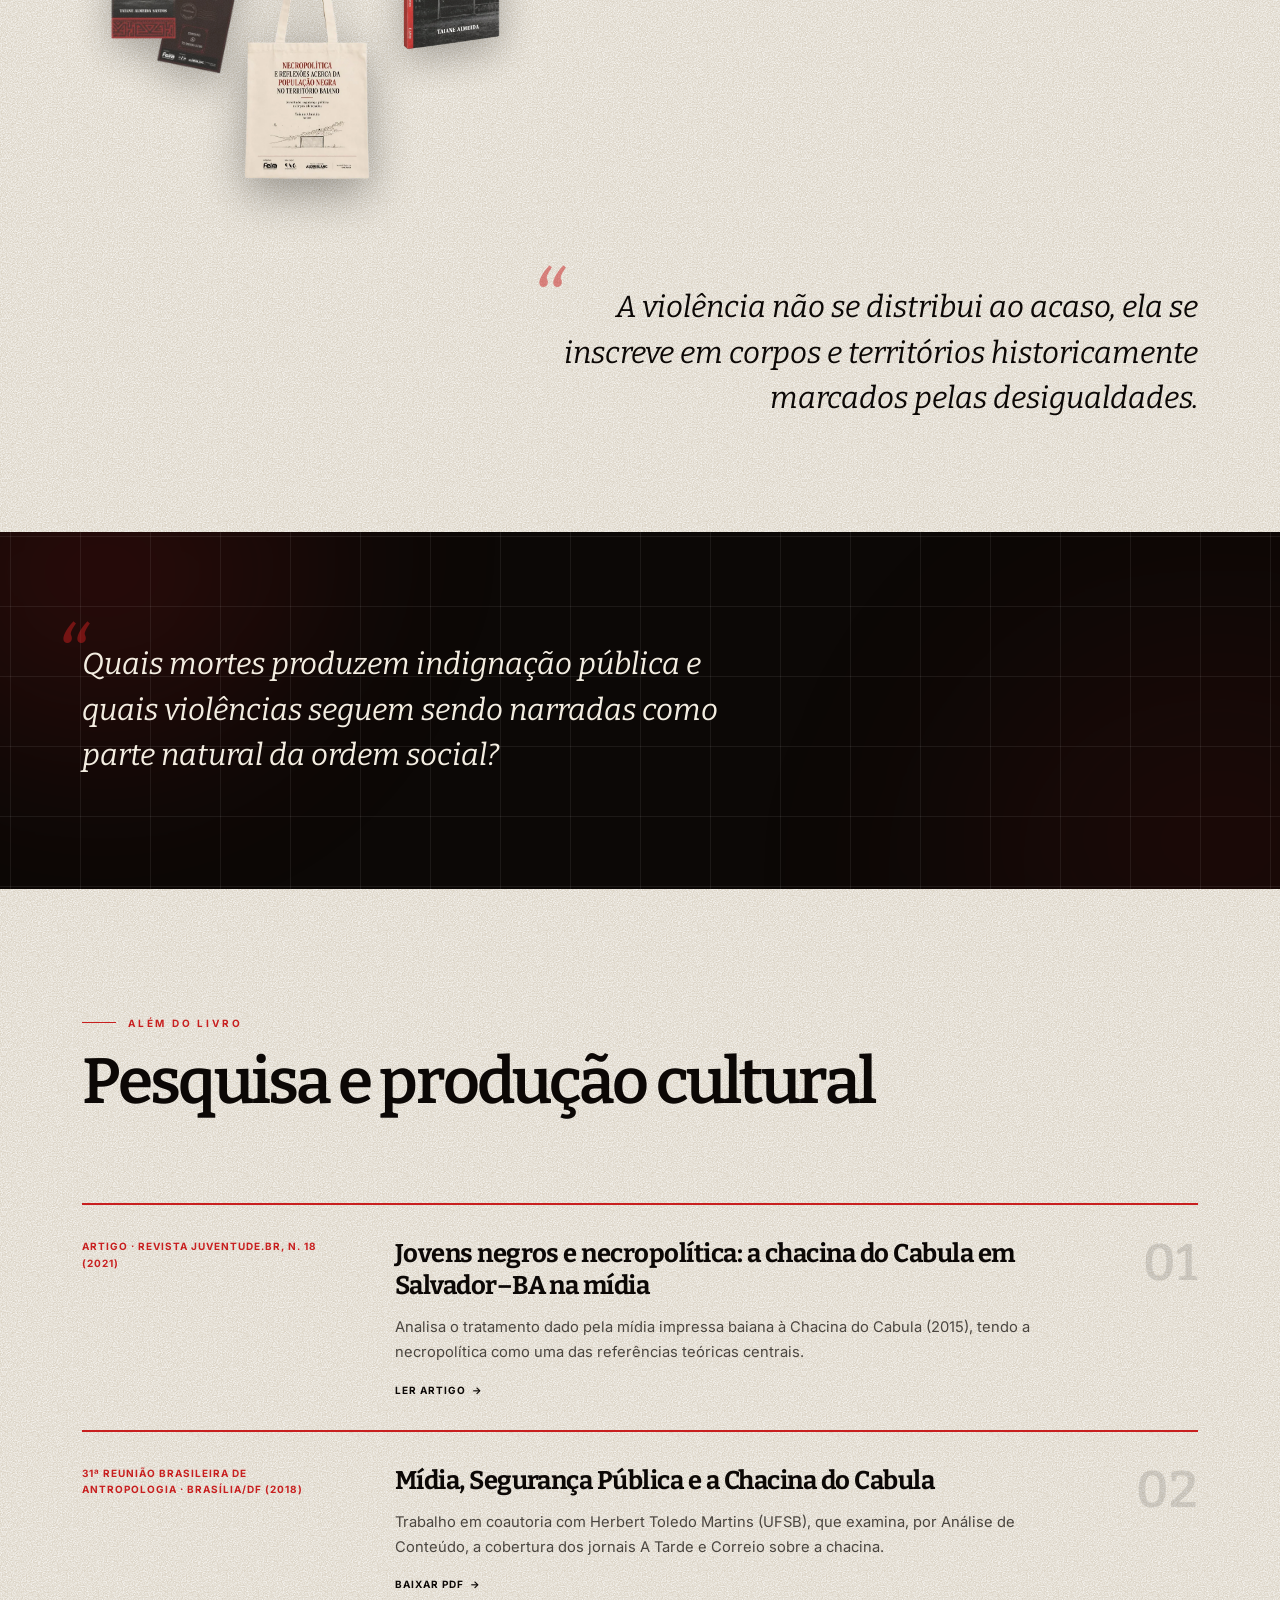
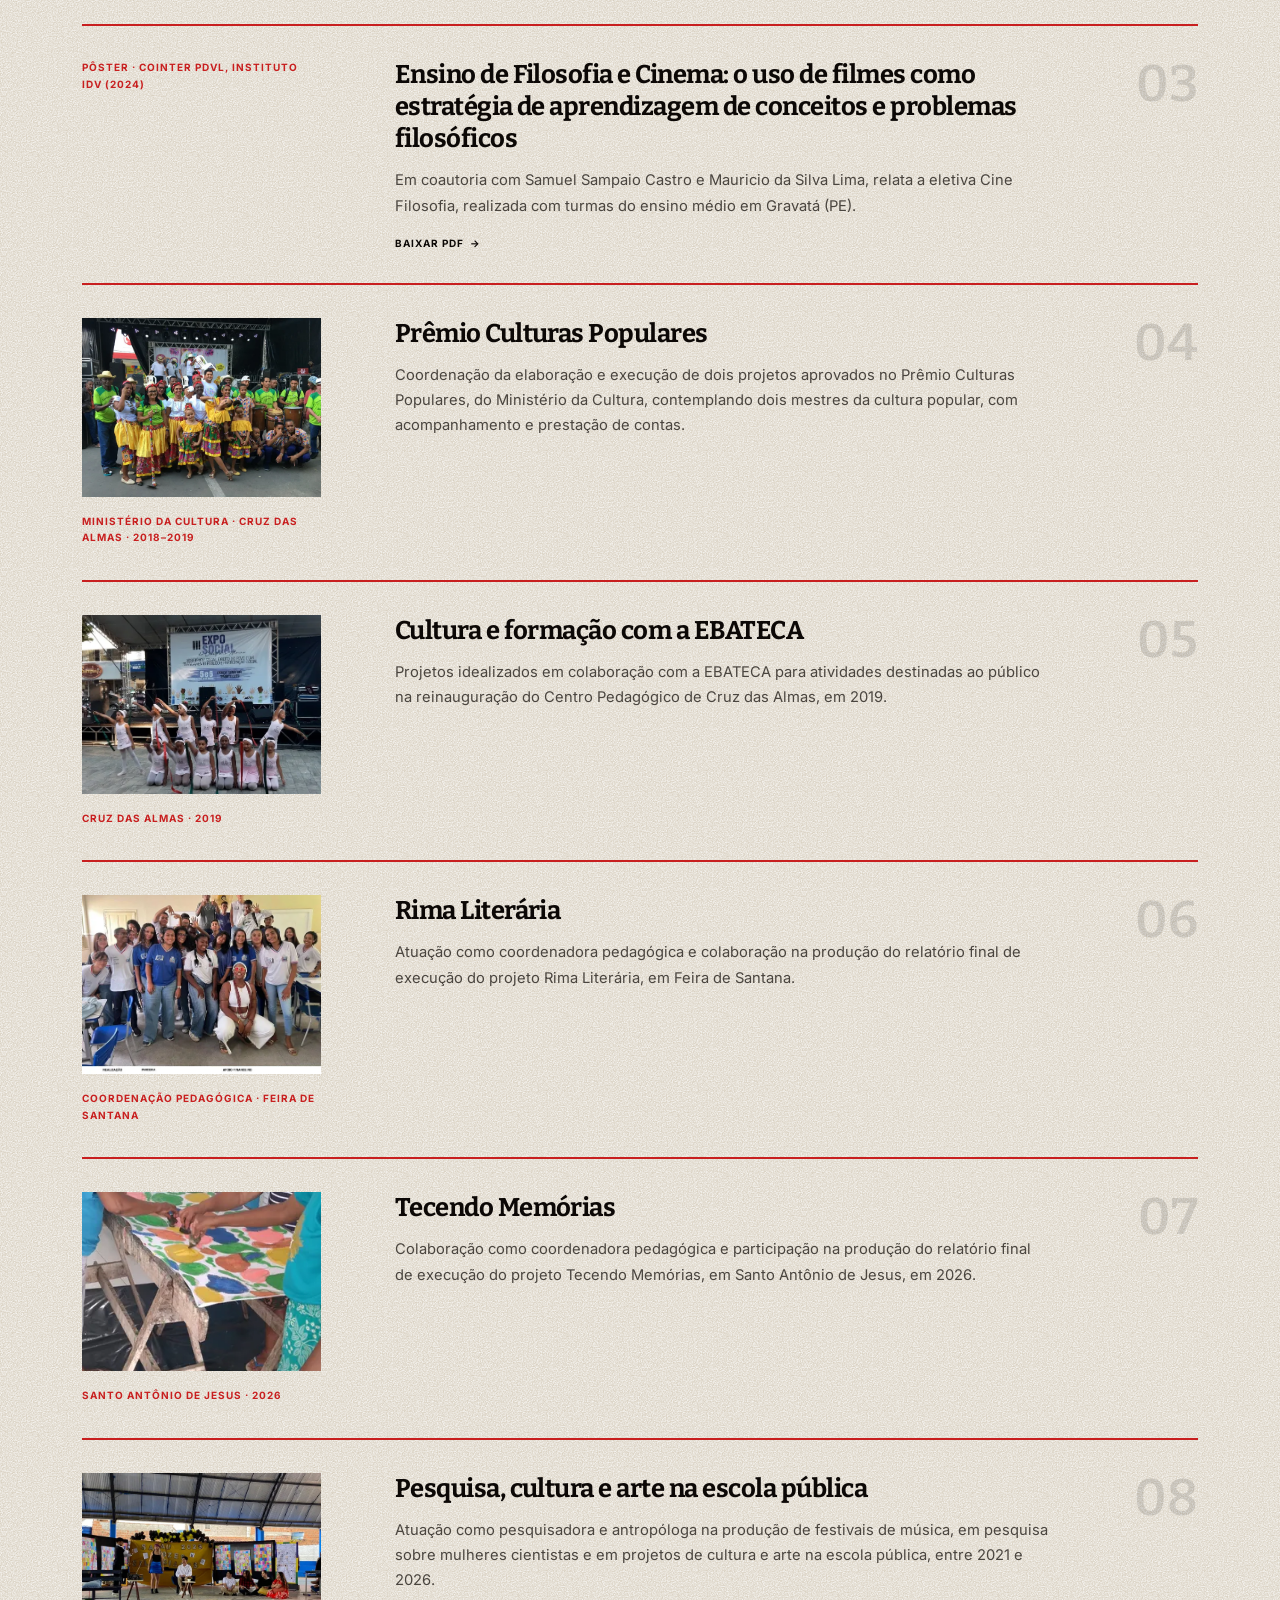
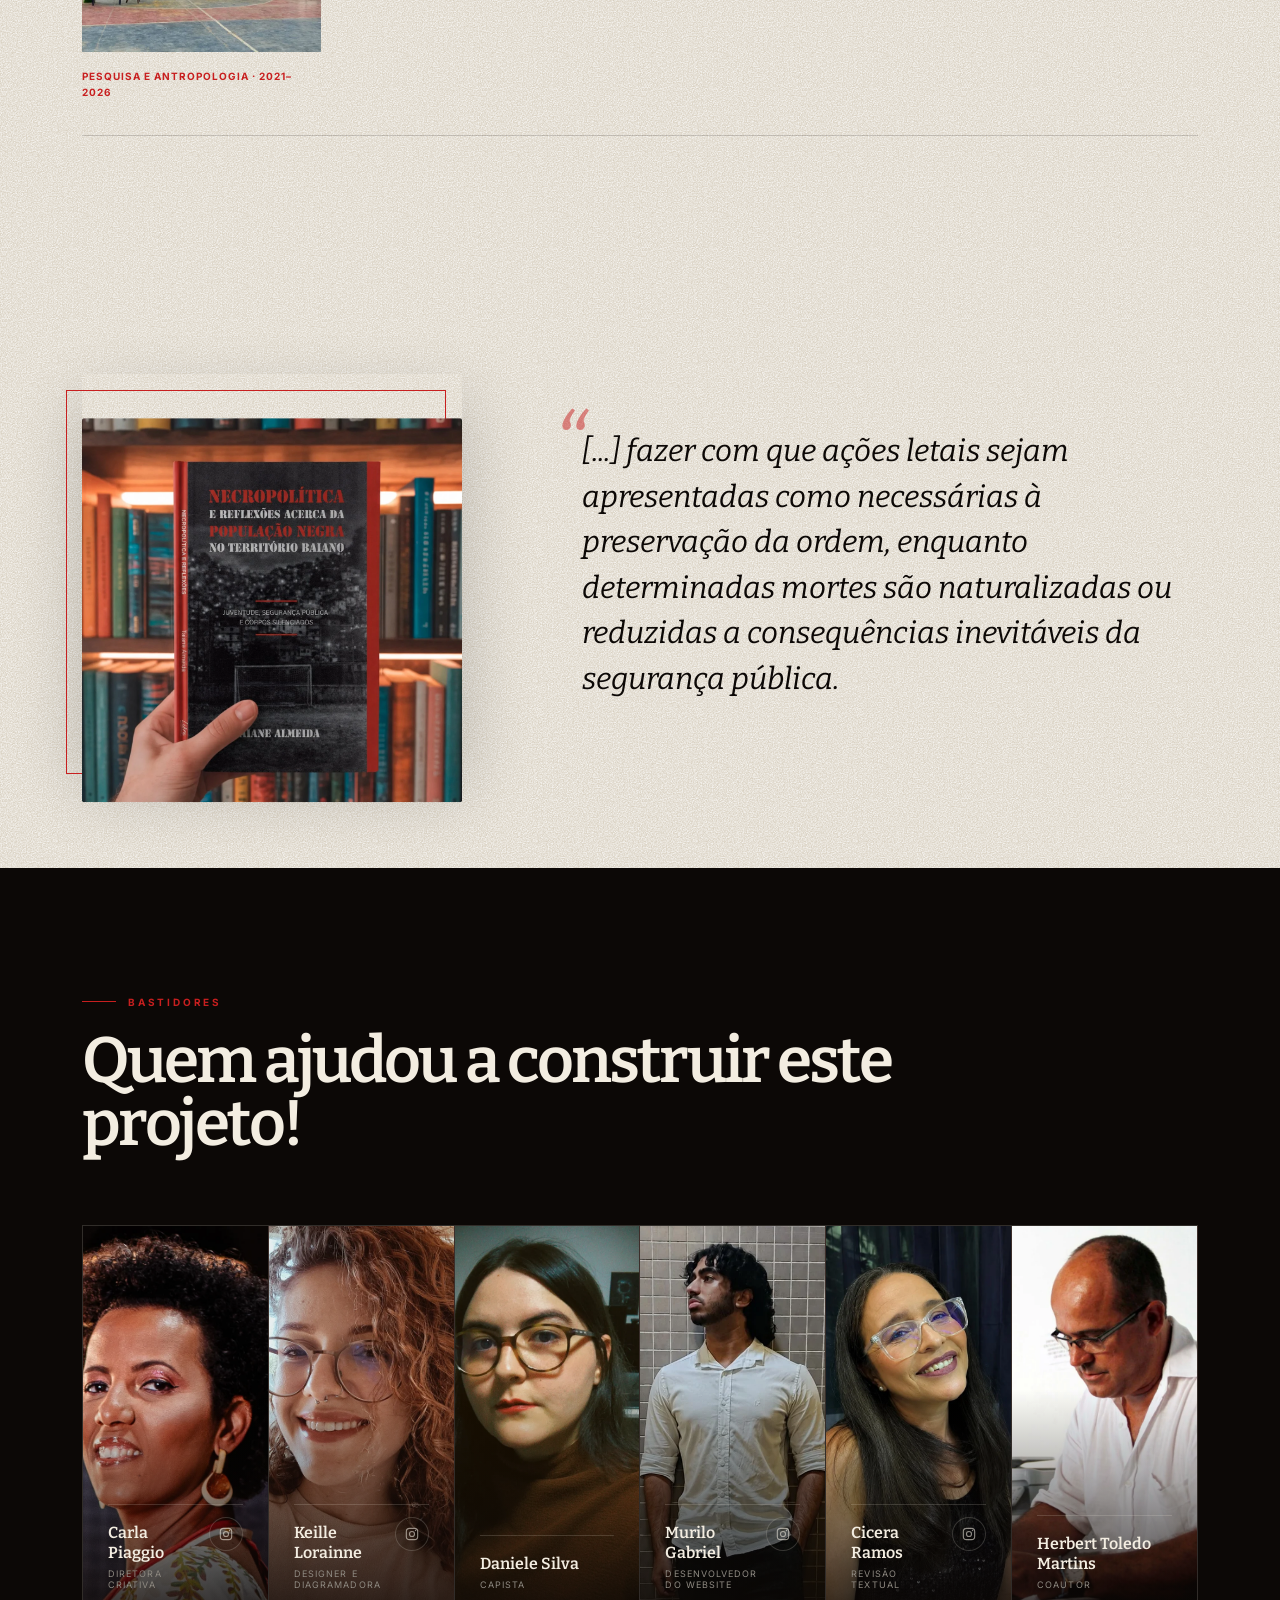
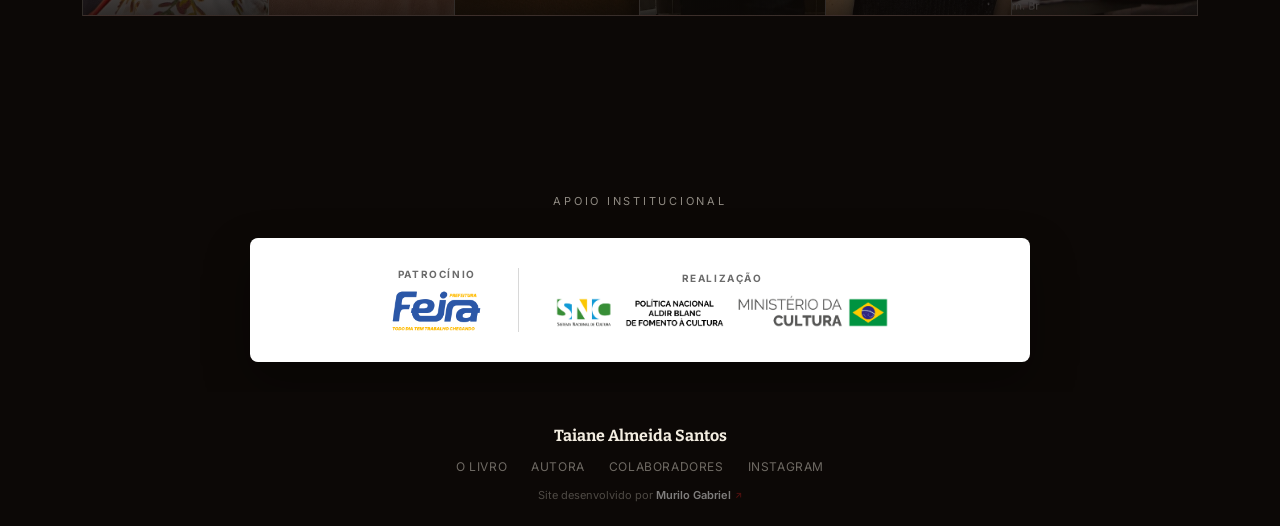
==== commit b57a8160: "terminando google search console" ====
--- a/index.html
+++ b/index.html
@@ -5,7 +5,6 @@
   <meta charset="UTF-8">
   <meta name="viewport" content="width=device-width, initial-scale=1.0">
   <title>Necropolítica e Reflexões | Taiane Almeida Santos</title>
-  <link rel="icon" type="image/webp" href="assets/autora.webp">
   <link rel="canonical" href="https://taianealmeida.vercel.app/">
   <meta name="description"
     content="Site oficial do livro Necropolítica e Reflexões acerca da População Negra no Território Baiano, de Taiane Almeida Santos, uma obra sobre mídia, segurança pública, juventude, racismo e direito à vida.">
@@ -31,6 +30,22 @@
   <meta name="twitter:image" content="https://taianealmeida.vercel.app/assets/share-preview.jpg">
   <meta name="twitter:image:alt"
     content="Livro Necropolítica e Reflexões acerca da População Negra no Território Baiano">
+
+  <!-- Nome oficial do site para mecanismos de busca. -->
+  <script type="application/ld+json">
+  {
+    "@context": "https://schema.org",
+    "@type": "WebSite",
+    "name": "Necropolítica e Reflexões",
+    "alternateName": [
+      "Necropolítica e Reflexões | Taiane Almeida Santos",
+      "Site de Taiane Almeida Santos"
+    ],
+    "url": "https://taianealmeida.vercel.app/"
+  }
+  </script>
+
+  <link rel="icon" type="image/webp" href="/assets/autora.webp">
 
   <link rel="preconnect" href="https://fonts.googleapis.com">
   <link rel="preconnect" href="https://fonts.gstatic.com" crossorigin>
@@ -1156,4 +1171,4 @@
   </script>
 </body>
 
-</html>+</html>
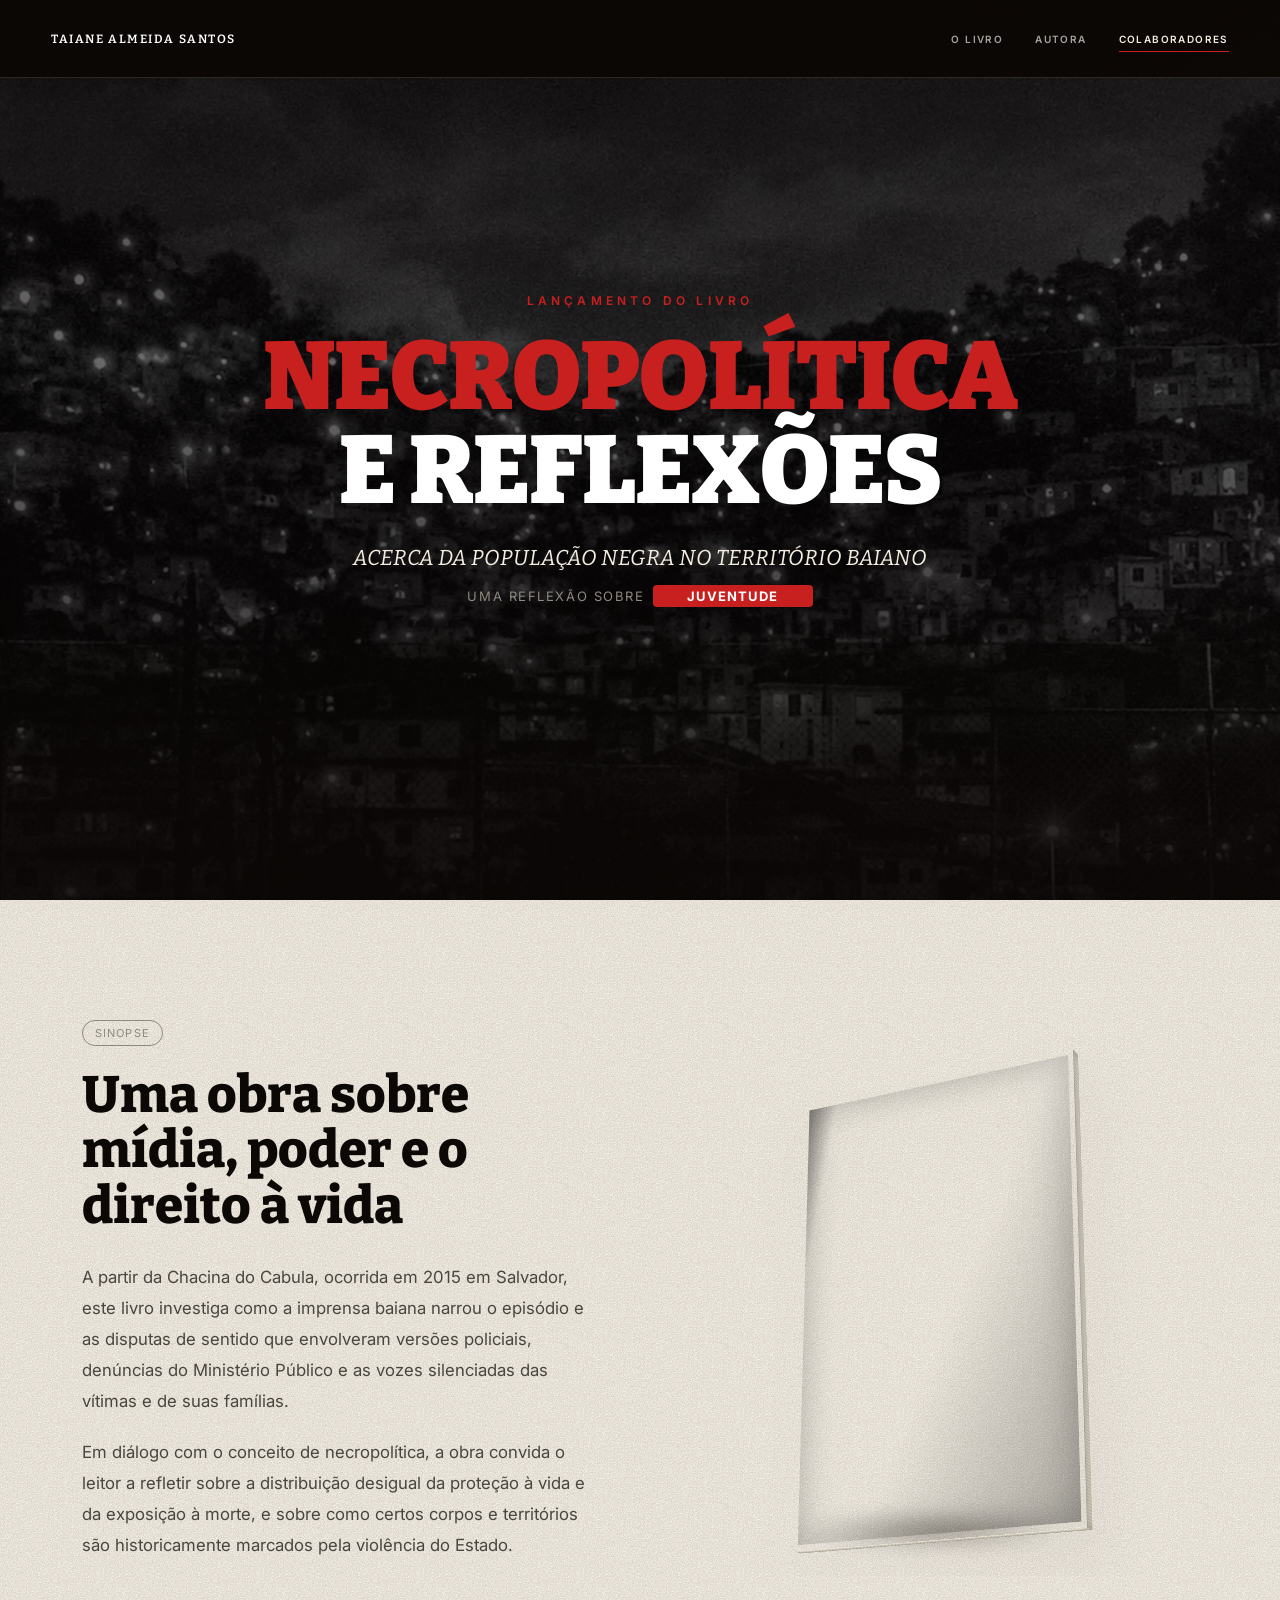
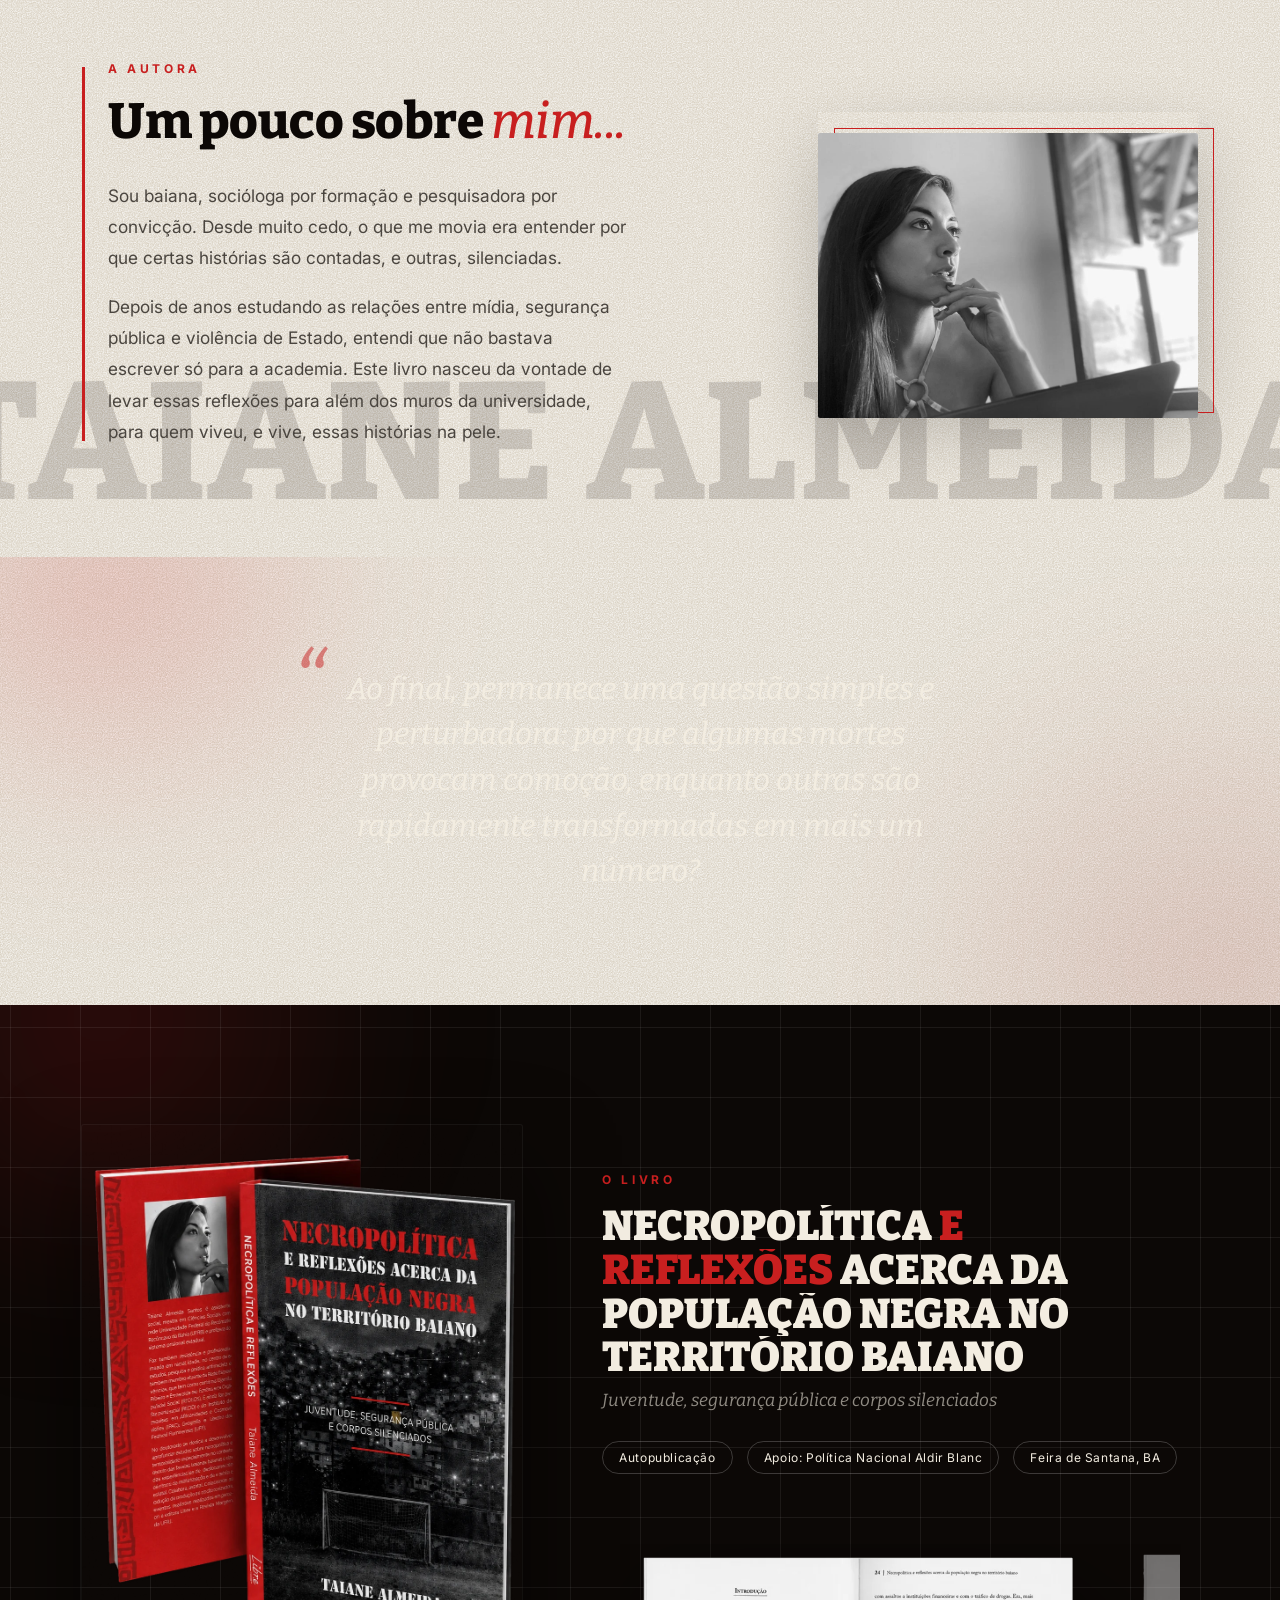
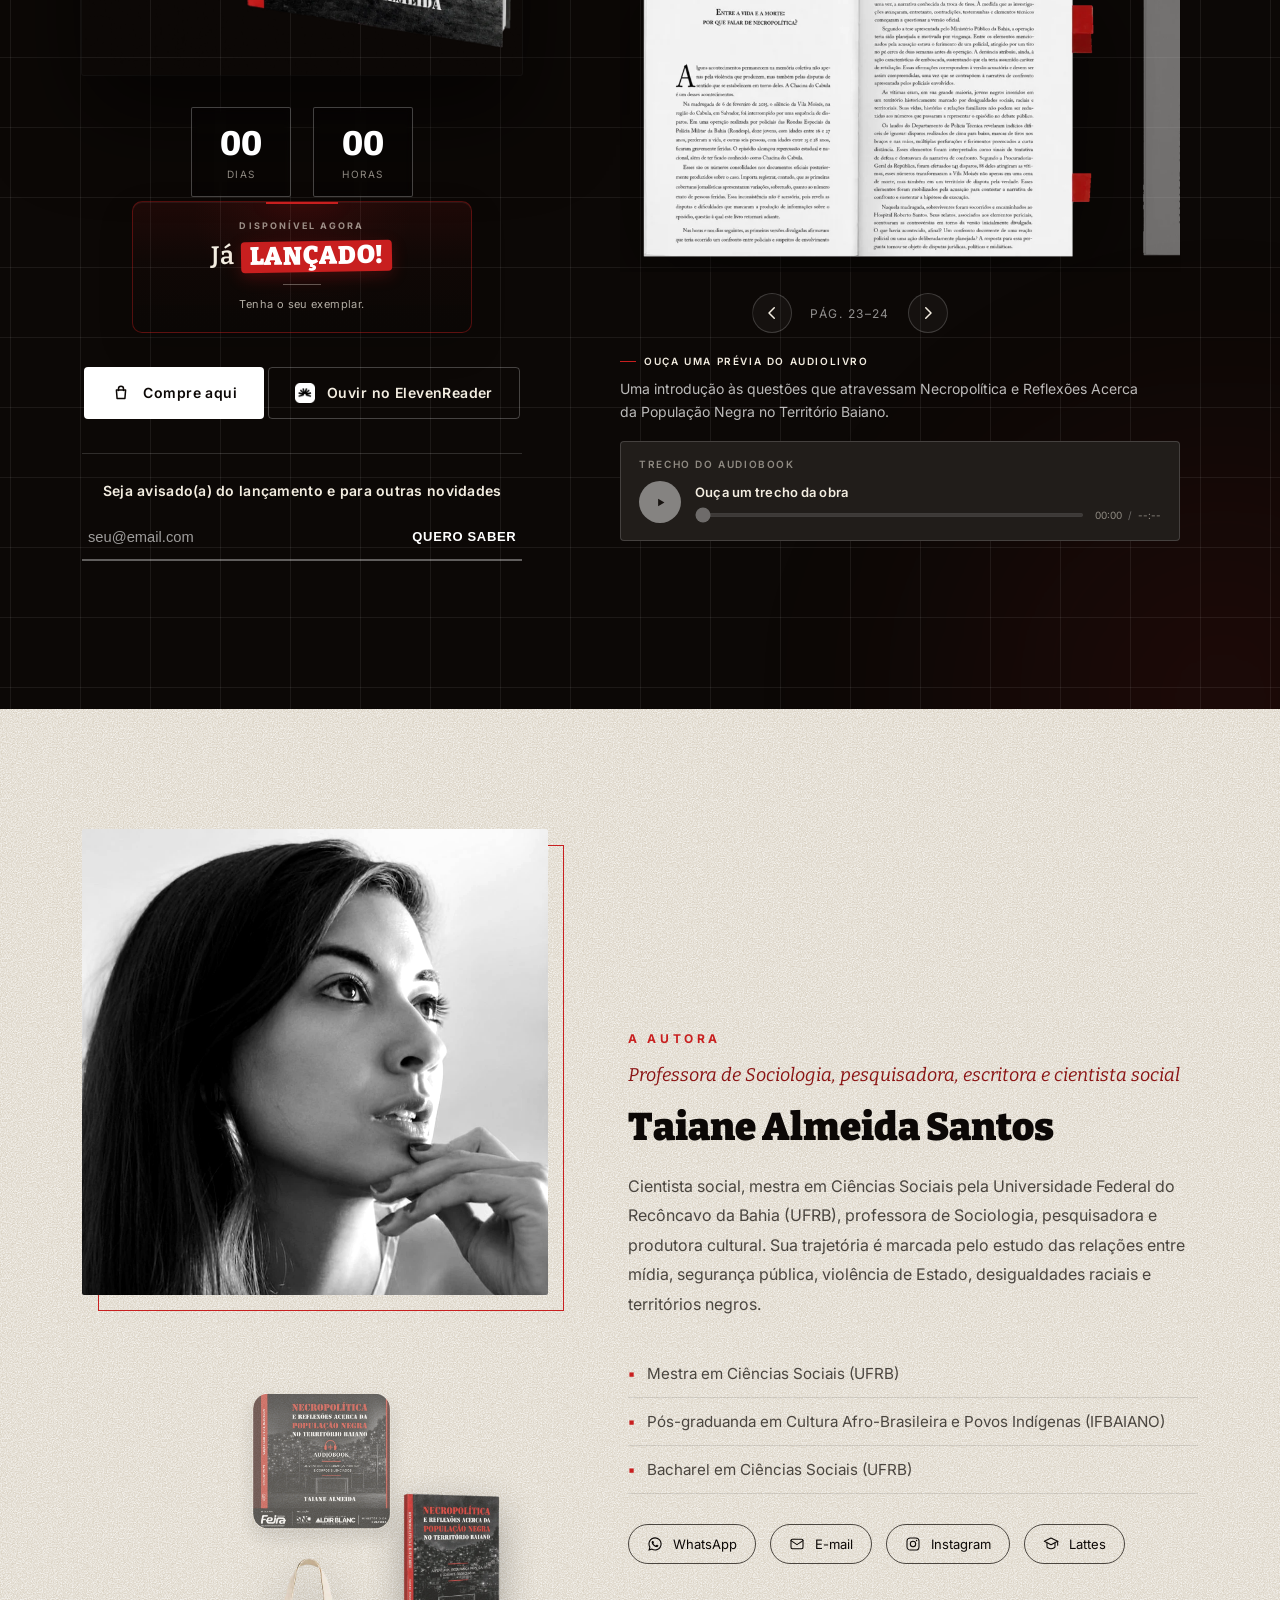
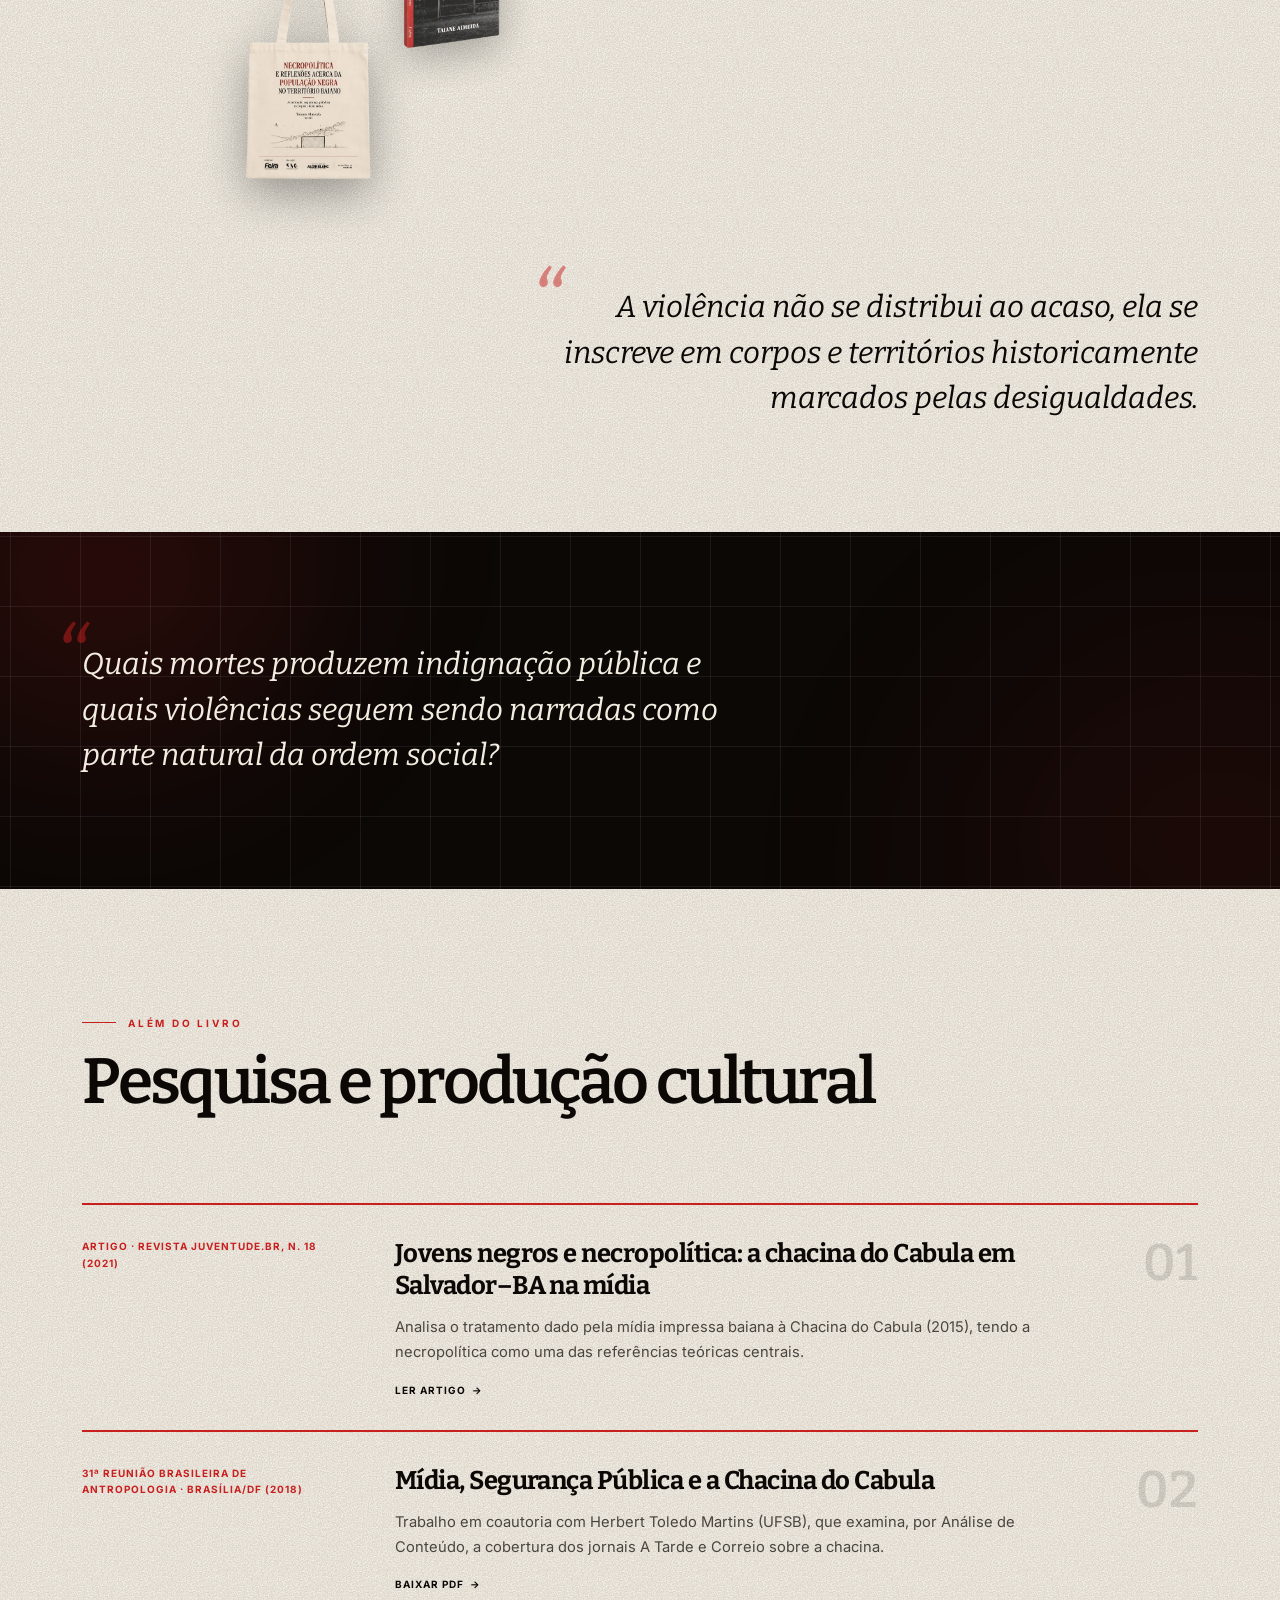
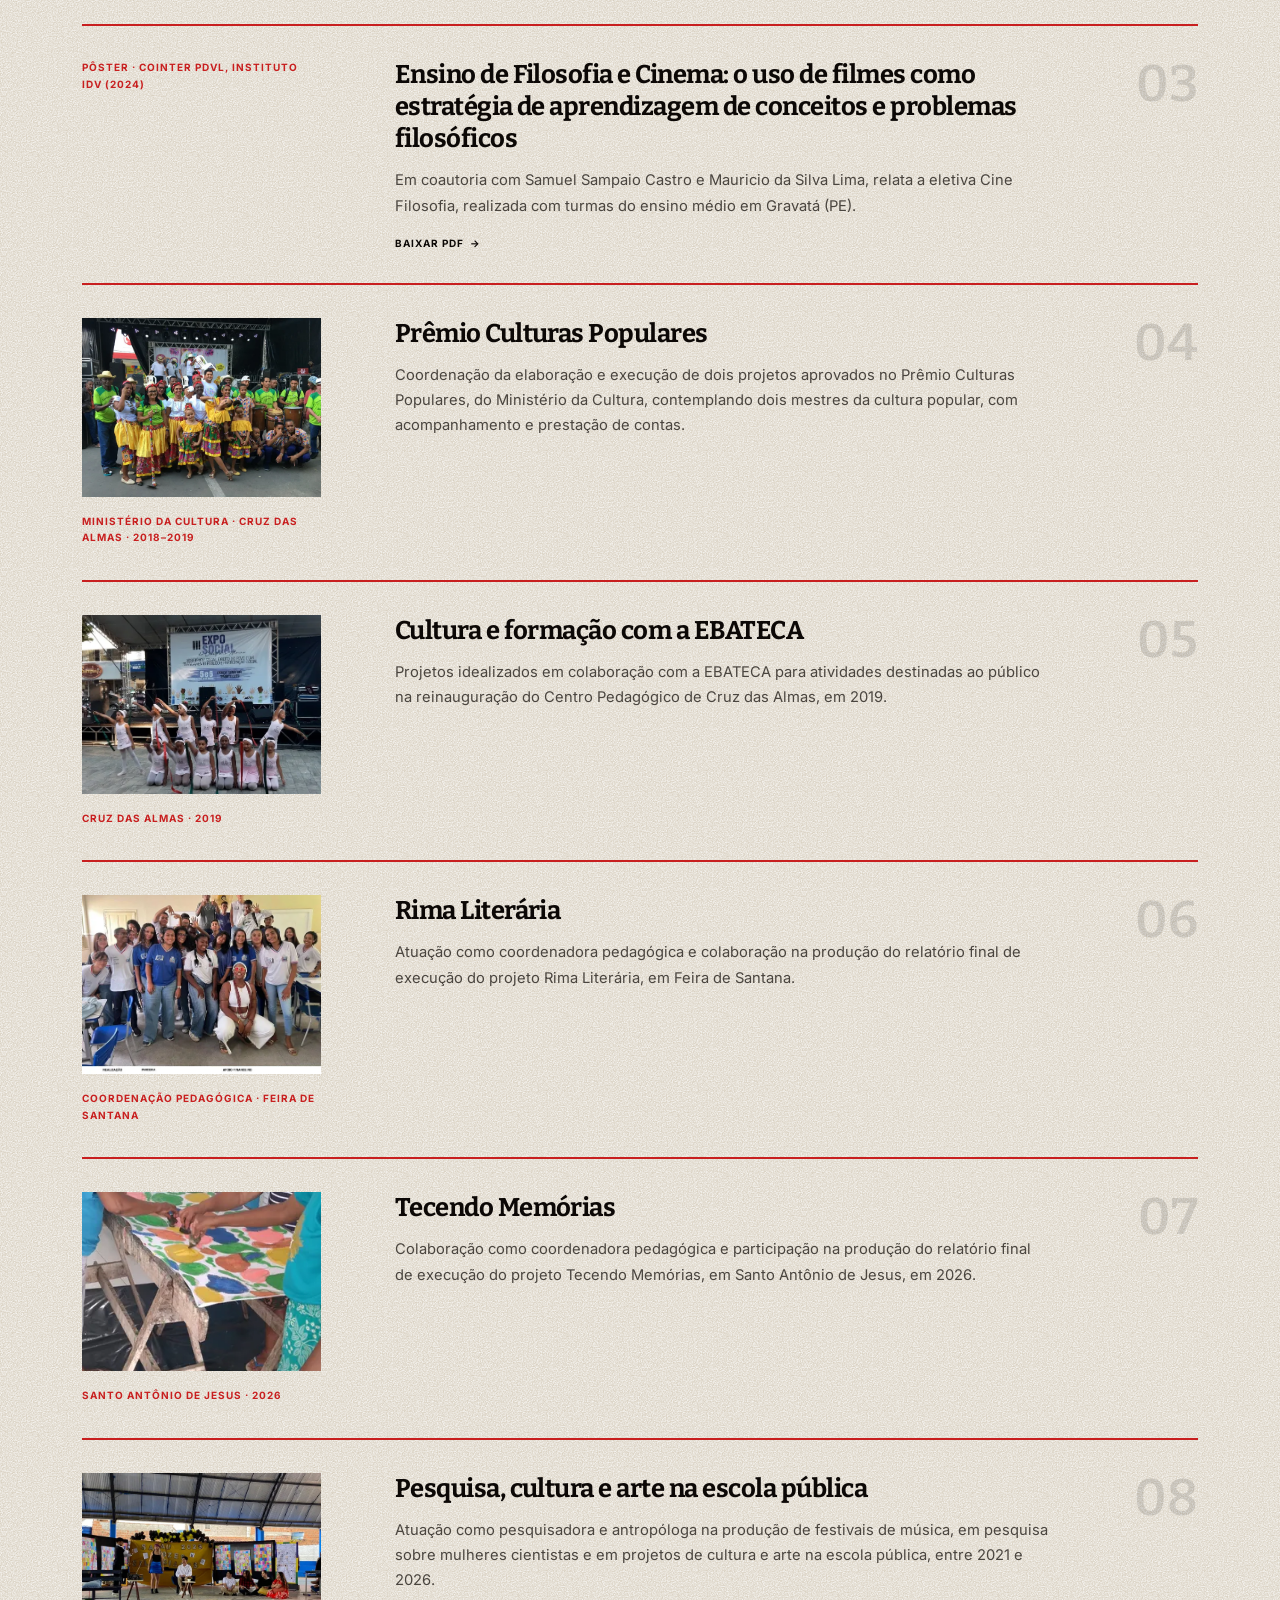
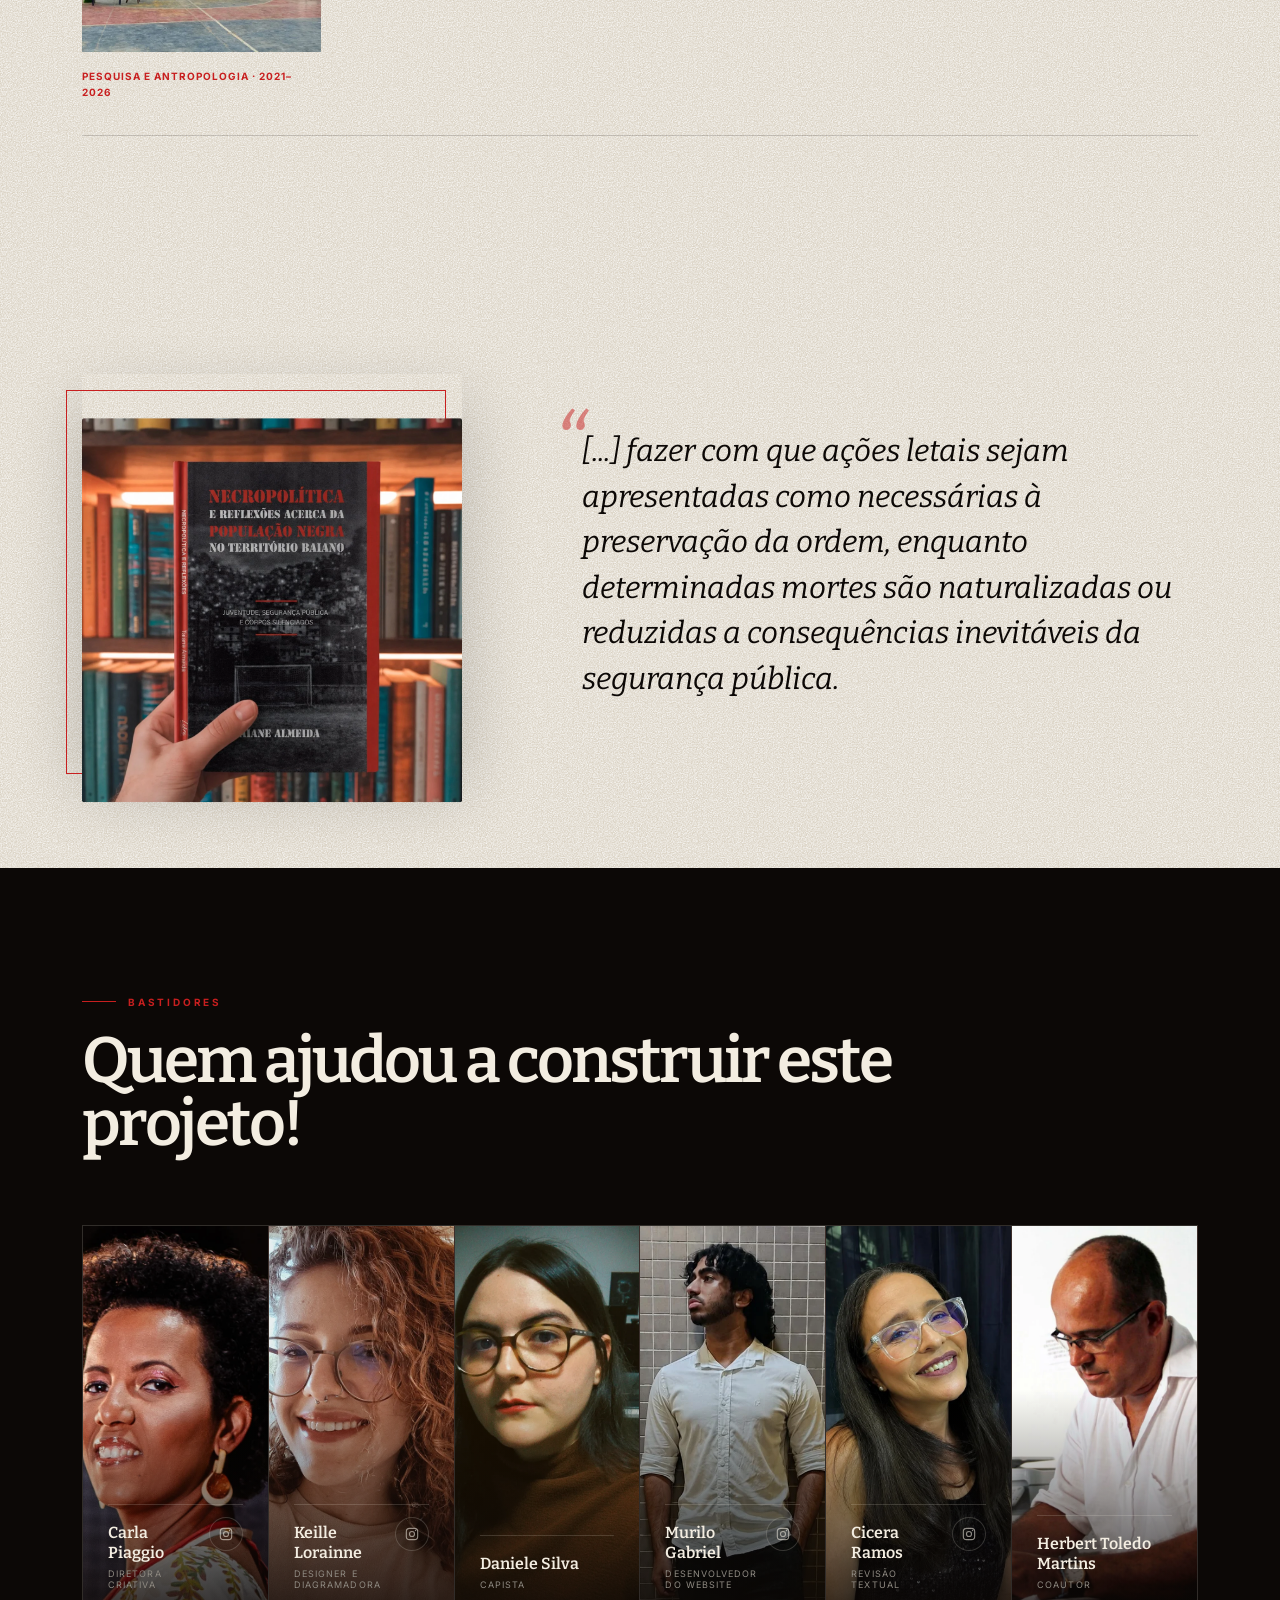
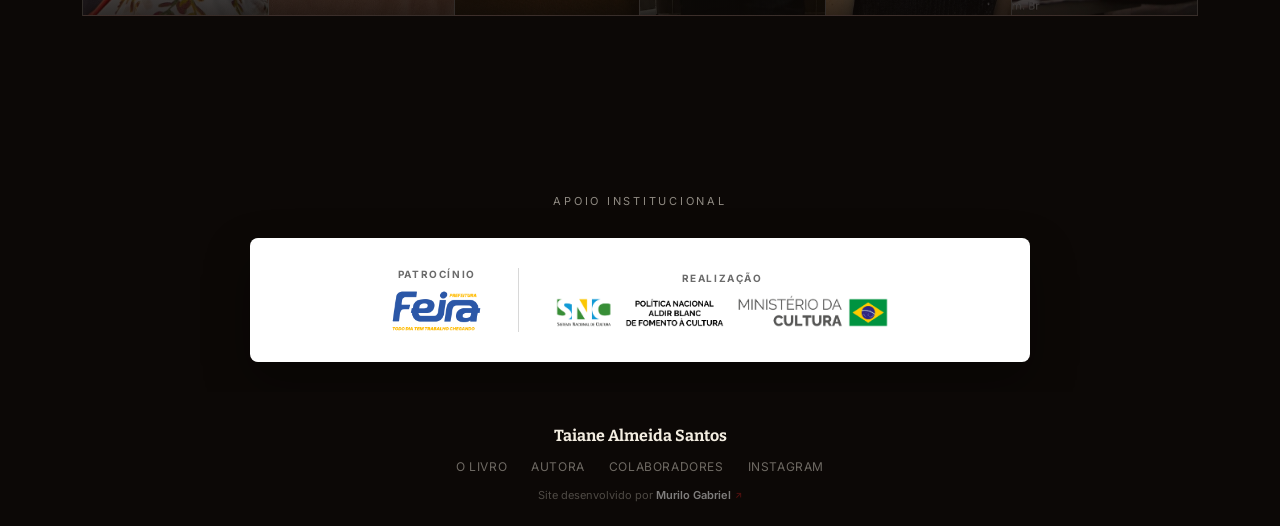
==== commit c9962878: "sitemap.xml melhorado" ====
--- a/index.html
+++ b/index.html
@@ -4,48 +4,108 @@
 <head>
   <meta charset="UTF-8">
   <meta name="viewport" content="width=device-width, initial-scale=1.0">
-  <title>Necropolítica e Reflexões | Taiane Almeida Santos</title>
-  <link rel="canonical" href="https://taianealmeida.vercel.app/">
+  <title>Taiane Almeida Santos | Pesquisadora, professora e autora</title>
+  <link rel="icon" type="image/webp" href="assets/autora.webp">
+  <link rel="canonical" href="https://taianealmeida.com.br/">
   <meta name="description"
-    content="Site oficial do livro Necropolítica e Reflexões acerca da População Negra no Território Baiano, de Taiane Almeida Santos, uma obra sobre mídia, segurança pública, juventude, racismo e direito à vida.">
+    content="Site oficial de Taiane Almeida Santos, cientista social, professora de Sociologia, pesquisadora, escritora e produtora cultural. Autora de Necropolítica e Reflexões acerca da População Negra no Território Baiano.">
+  <meta name="author" content="Taiane Almeida Santos">
+  <meta name="robots" content="index, follow, max-image-preview:large, max-snippet:-1, max-video-preview:-1">
 
   <meta property="og:type" content="website">
-  <meta property="og:title" content="Necropolítica e Reflexões | Taiane Almeida Santos">
+  <meta property="og:title" content="Taiane Almeida Santos | Pesquisadora, professora e autora">
   <meta property="og:description"
-    content="Site oficial do livro Necropolítica e Reflexões acerca da População Negra no Território Baiano, de Taiane Almeida Santos — uma obra sobre mídia, segurança pública, juventude, racismo e direito à vida.">
-  <meta property="og:url" content="https://taianealmeida.vercel.app/">
-  <meta property="og:image" content="https://taianealmeida.vercel.app/assets/share-preview.jpg">
-  <meta property="og:image:secure_url" content="https://taianealmeida.vercel.app/assets/share-preview.jpg">
+    content="Site oficial de Taiane Almeida Santos, cientista social, professora de Sociologia, pesquisadora, escritora e produtora cultural. Conheça sua trajetória e o livro Necropolítica e Reflexões.">
+  <meta property="og:url" content="https://taianealmeida.com.br/">
+  <meta property="og:image" content="https://taianealmeida.com.br/assets/share-preview.jpg">
+  <meta property="og:image:secure_url" content="https://taianealmeida.com.br/assets/share-preview.jpg">
   <meta property="og:image:type" content="image/jpeg">
   <meta property="og:image:width" content="1200">
   <meta property="og:image:height" content="1213">
   <meta property="og:image:alt"
     content="Livro Necropolítica e Reflexões acerca da População Negra no Território Baiano">
-  <meta property="og:site_name" content="Necropolítica e Reflexões">
+  <meta property="og:site_name" content="Taiane Almeida Santos">
 
   <meta name="twitter:card" content="summary_large_image">
-  <meta name="twitter:title" content="Necropolítica e Reflexões | Taiane Almeida Santos">
+  <meta name="twitter:title" content="Taiane Almeida Santos | Pesquisadora, professora e autora">
   <meta name="twitter:description"
-    content="Site oficial do livro Necropolítica e Reflexões acerca da População Negra no Território Baiano, de Taiane Almeida Santos — uma obra sobre mídia, segurança pública, juventude, racismo e direito à vida.">
-  <meta name="twitter:image" content="https://taianealmeida.vercel.app/assets/share-preview.jpg">
+    content="Site oficial de Taiane Almeida Santos, cientista social, professora de Sociologia, pesquisadora, escritora e produtora cultural. Conheça sua trajetória e o livro Necropolítica e Reflexões.">
+  <meta name="twitter:image" content="https://taianealmeida.com.br/assets/share-preview.jpg">
   <meta name="twitter:image:alt"
     content="Livro Necropolítica e Reflexões acerca da População Negra no Território Baiano">
 
-  <!-- Nome oficial do site para mecanismos de busca. -->
+  <!-- Dados estruturados: conectam o site oficial, Taiane Almeida e o livro. -->
   <script type="application/ld+json">
   {
     "@context": "https://schema.org",
-    "@type": "WebSite",
-    "name": "Necropolítica e Reflexões",
-    "alternateName": [
-      "Necropolítica e Reflexões | Taiane Almeida Santos",
-      "Site de Taiane Almeida Santos"
-    ],
-    "url": "https://taianealmeida.vercel.app/"
+    "@graph": [
+      {
+        "@type": "WebSite",
+        "@id": "https://taianealmeida.com.br/#website",
+        "url": "https://taianealmeida.com.br/",
+        "name": "Taiane Almeida Santos",
+        "alternateName": [
+          "Taiane Almeida",
+          "Site oficial de Taiane Almeida Santos",
+          "Necropolítica e Reflexões"
+        ],
+        "inLanguage": "pt-BR",
+        "publisher": { "@id": "https://taianealmeida.com.br/#taiane" }
+      },
+      {
+        "@type": "Person",
+        "@id": "https://taianealmeida.com.br/#taiane",
+        "name": "Taiane Almeida Santos",
+        "alternateName": "Taiane Almeida",
+        "url": "https://taianealmeida.com.br/",
+        "image": "https://taianealmeida.com.br/assets/autora.webp",
+        "description": "Cientista social, professora de Sociologia, pesquisadora, escritora e produtora cultural.",
+        "jobTitle": [
+          "Professora de Sociologia",
+          "Pesquisadora",
+          "Escritora",
+          "Produtora cultural"
+        ],
+        "knowsAbout": [
+          "Ciências Sociais",
+          "Sociologia",
+          "Mídia",
+          "Segurança Pública",
+          "Violência de Estado",
+          "Relações raciais",
+          "Produção cultural"
+        ],
+        "sameAs": [
+          "https://www.instagram.com/taialmeida2/"
+        ]
+      },
+      {
+        "@type": "Book",
+        "@id": "https://taianealmeida.com.br/#livro",
+        "name": "Necropolítica e Reflexões acerca da População Negra no Território Baiano",
+        "alternateName": "Necropolítica e Reflexões",
+        "author": { "@id": "https://taianealmeida.com.br/#taiane" },
+        "inLanguage": "pt-BR",
+        "url": "https://taianealmeida.com.br/#livro",
+        "image": "https://taianealmeida.com.br/assets/livro-capa-contracapa.webp",
+        "description": "Obra sobre mídia, segurança pública, juventude, necropolítica, violência de Estado e o direito à vida no território baiano."
+      },
+      {
+        "@type": "WebPage",
+        "@id": "https://taianealmeida.com.br/#webpage",
+        "url": "https://taianealmeida.com.br/",
+        "name": "Taiane Almeida Santos | Pesquisadora, professora e autora",
+        "description": "Site oficial de Taiane Almeida Santos, cientista social, professora de Sociologia, pesquisadora, escritora e produtora cultural. Autora de Necropolítica e Reflexões acerca da População Negra no Território Baiano.",
+        "isPartOf": { "@id": "https://taianealmeida.com.br/#website" },
+        "about": [
+          { "@id": "https://taianealmeida.com.br/#taiane" },
+          { "@id": "https://taianealmeida.com.br/#livro" }
+        ],
+        "inLanguage": "pt-BR"
+      }
+    ]
   }
   </script>
-
-  <link rel="icon" type="image/webp" href="/assets/autora.webp">
 
   <link rel="preconnect" href="https://fonts.googleapis.com">
   <link rel="preconnect" href="https://fonts.gstatic.com" crossorigin>
@@ -652,7 +712,7 @@
       </div>
       <div class="reveal from-right">
         <span class="section-label">A Autora</span>
-        <p class="autora-kicker">Escritora, produtora e cientista social</p>
+        <p class="autora-kicker">Professora de Sociologia, pesquisadora, escritora e cientista social</p>
         <h2 class="autora-name split-text">Taiane Almeida Santos</h2>
         <div class="autora-bio">
           <p>Cientista social, mestra em Ciências Sociais pela Universidade Federal do Recôncavo da Bahia (UFRB),
@@ -1171,4 +1231,4 @@
   </script>
 </body>
 
-</html>
+</html>
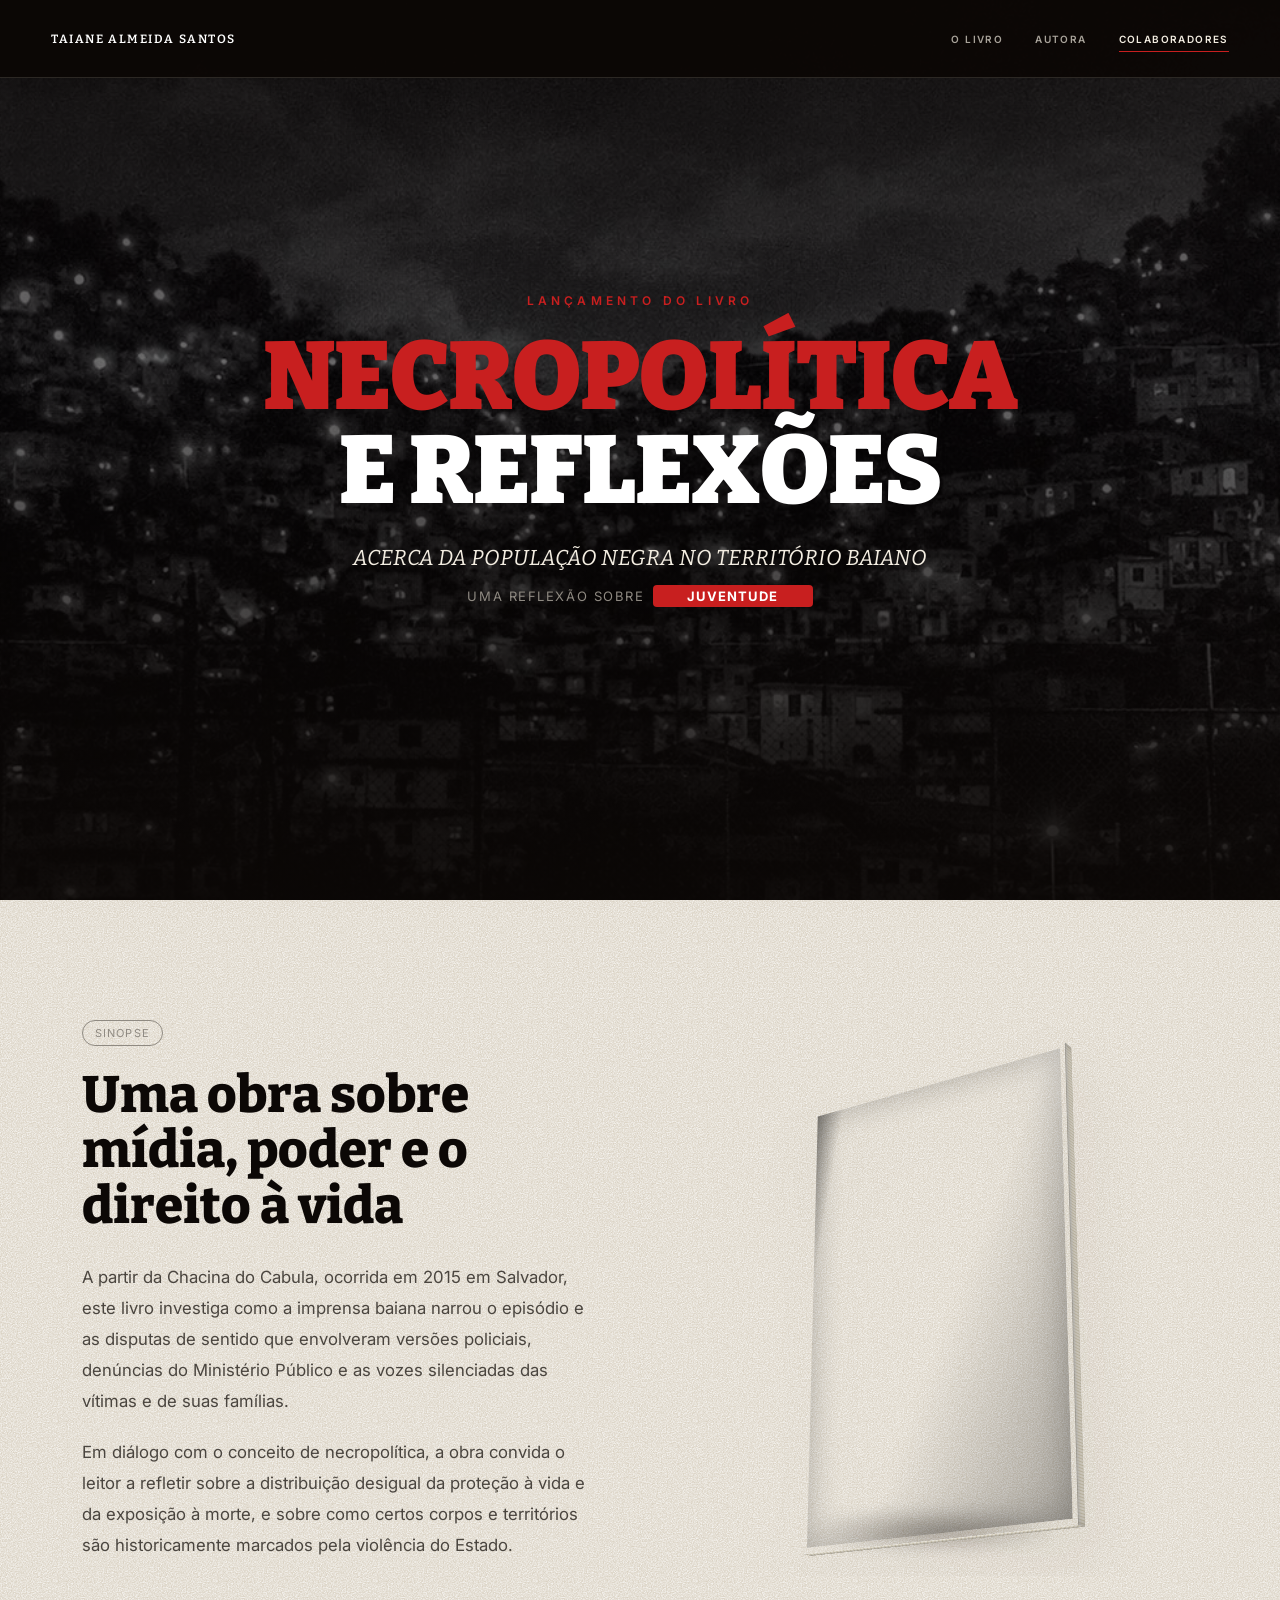
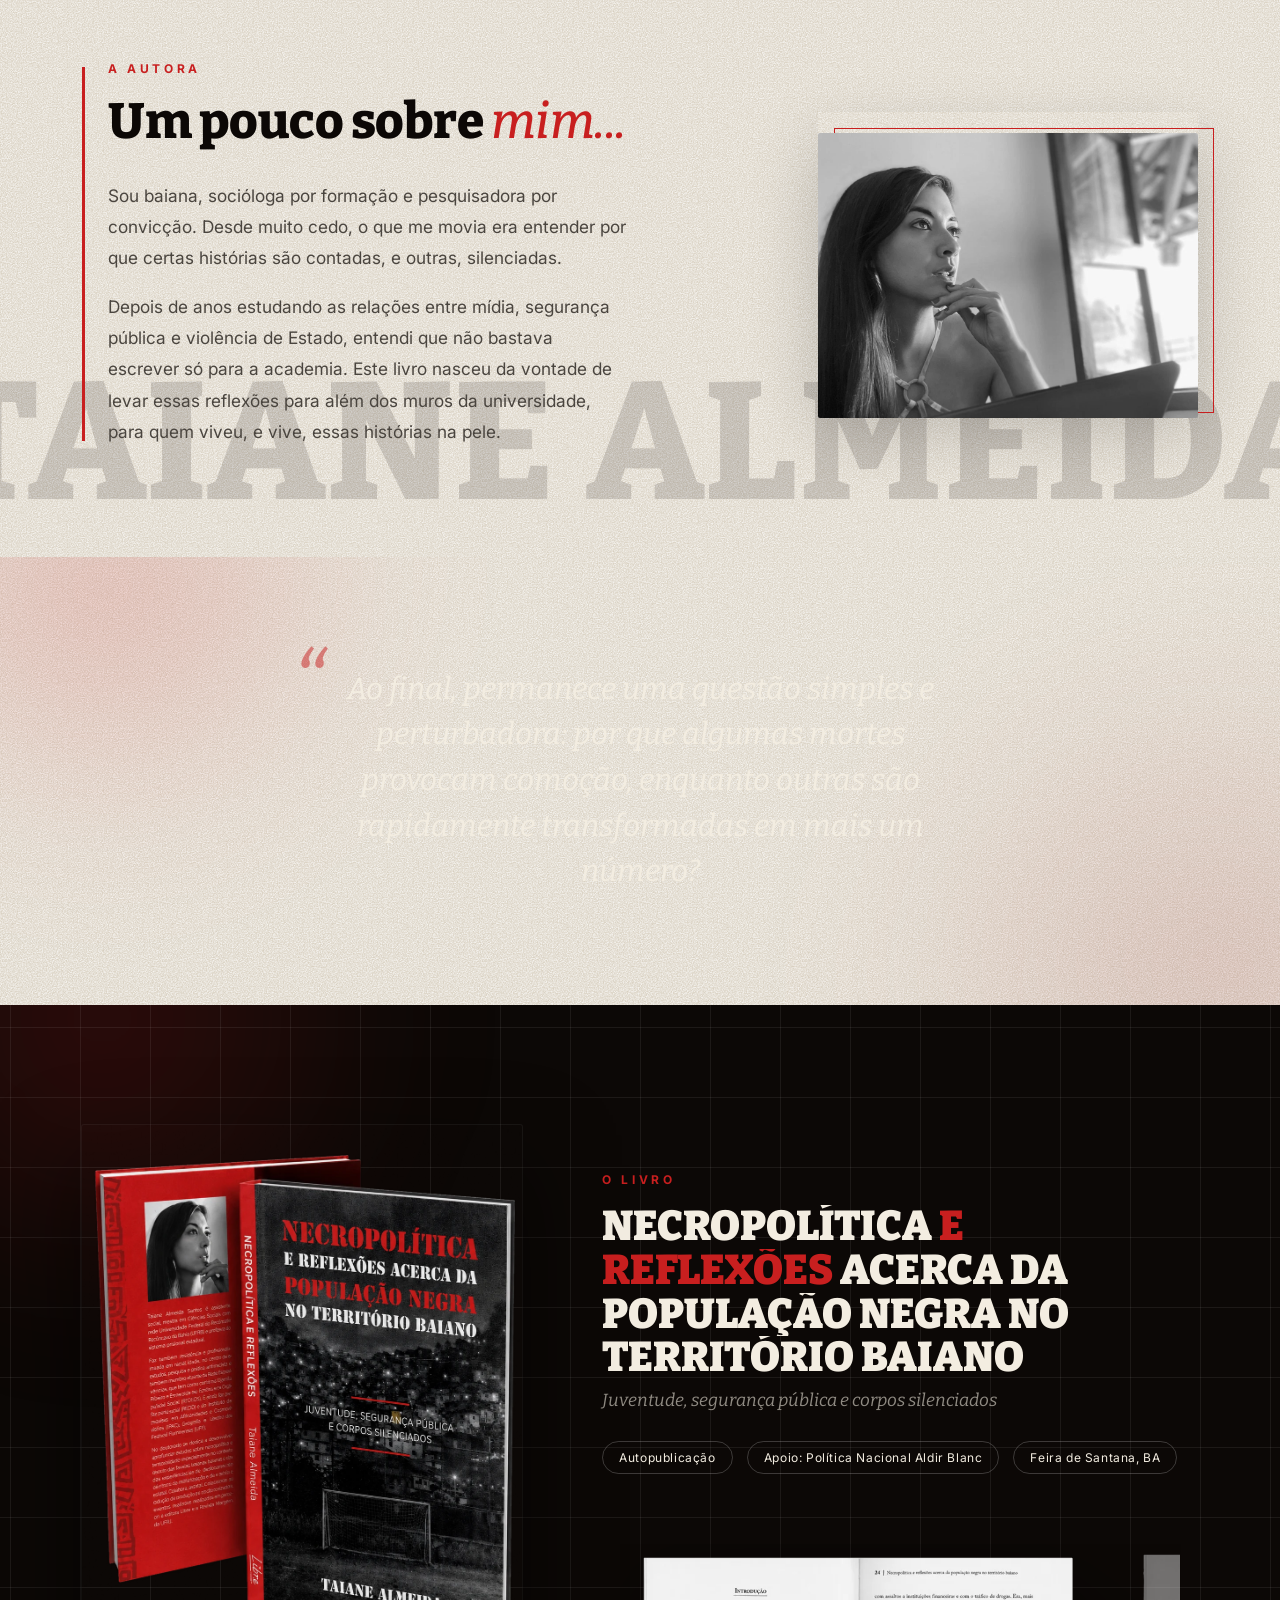
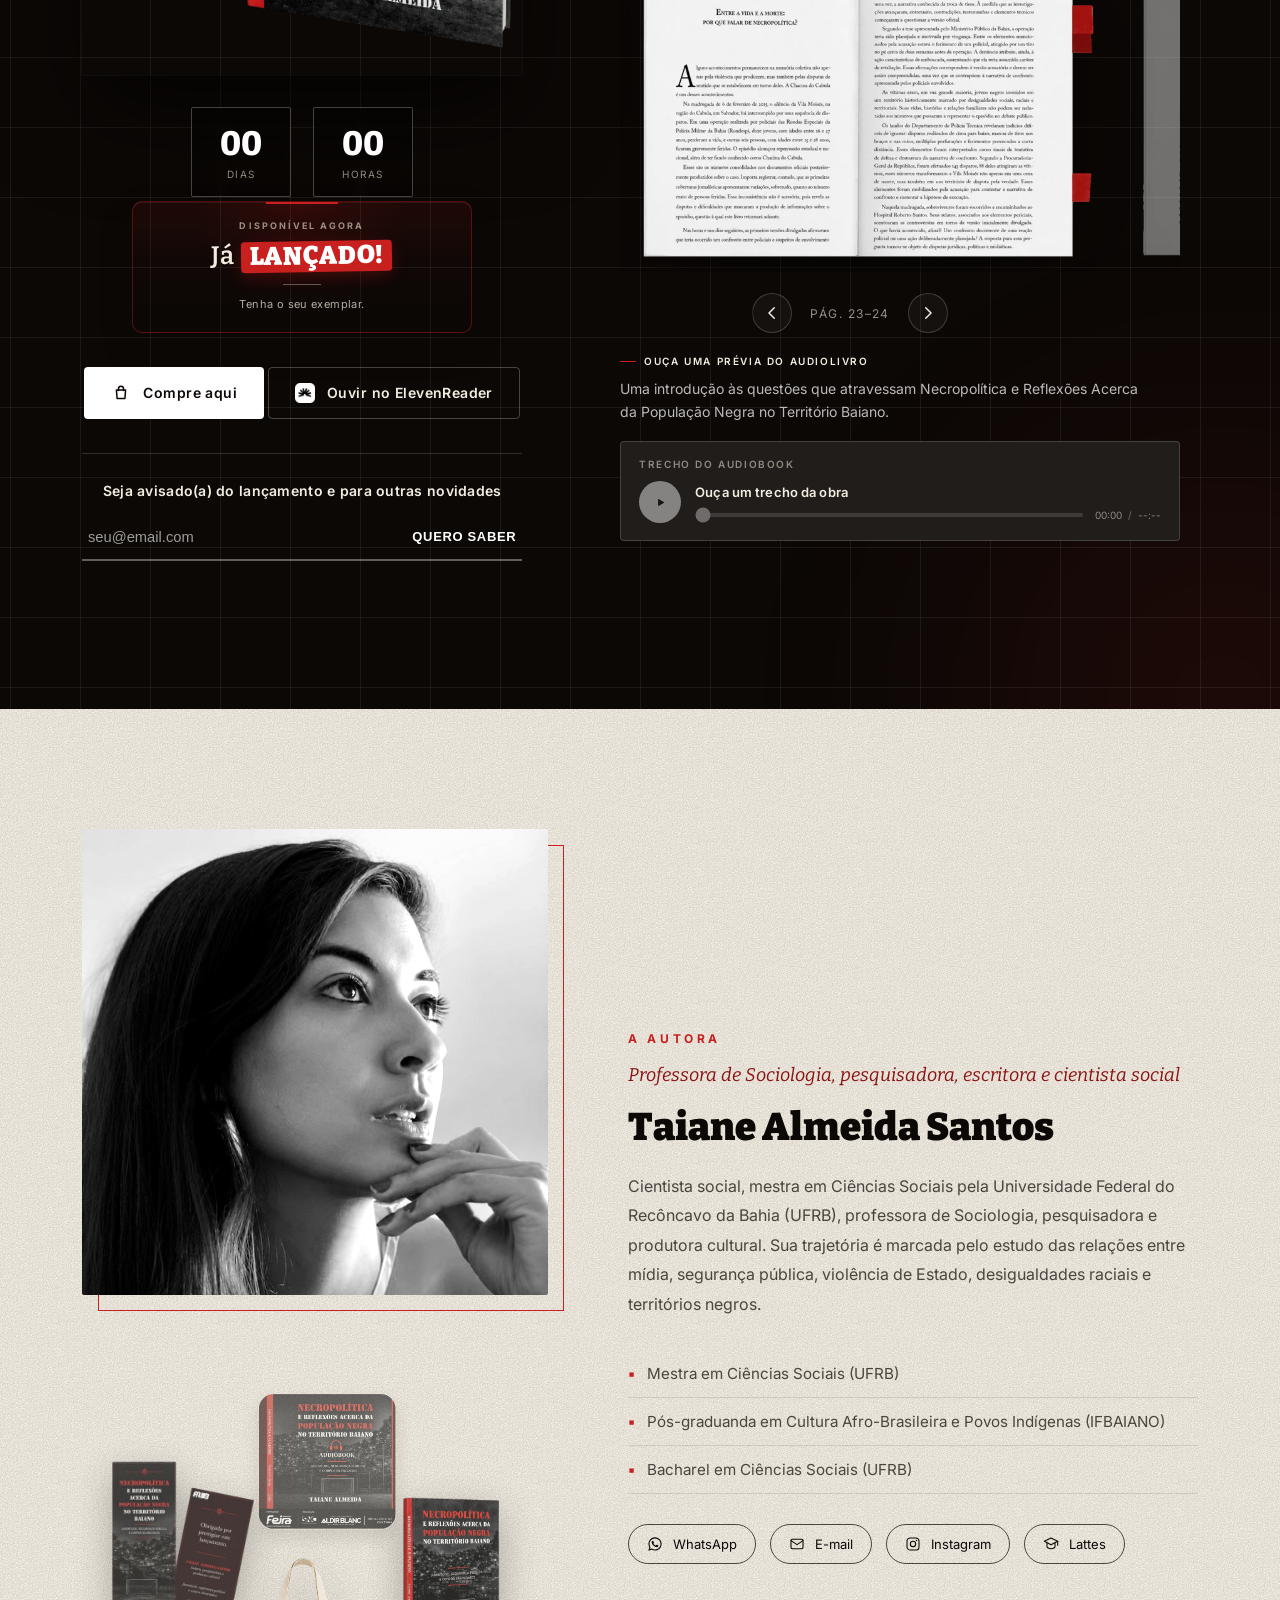
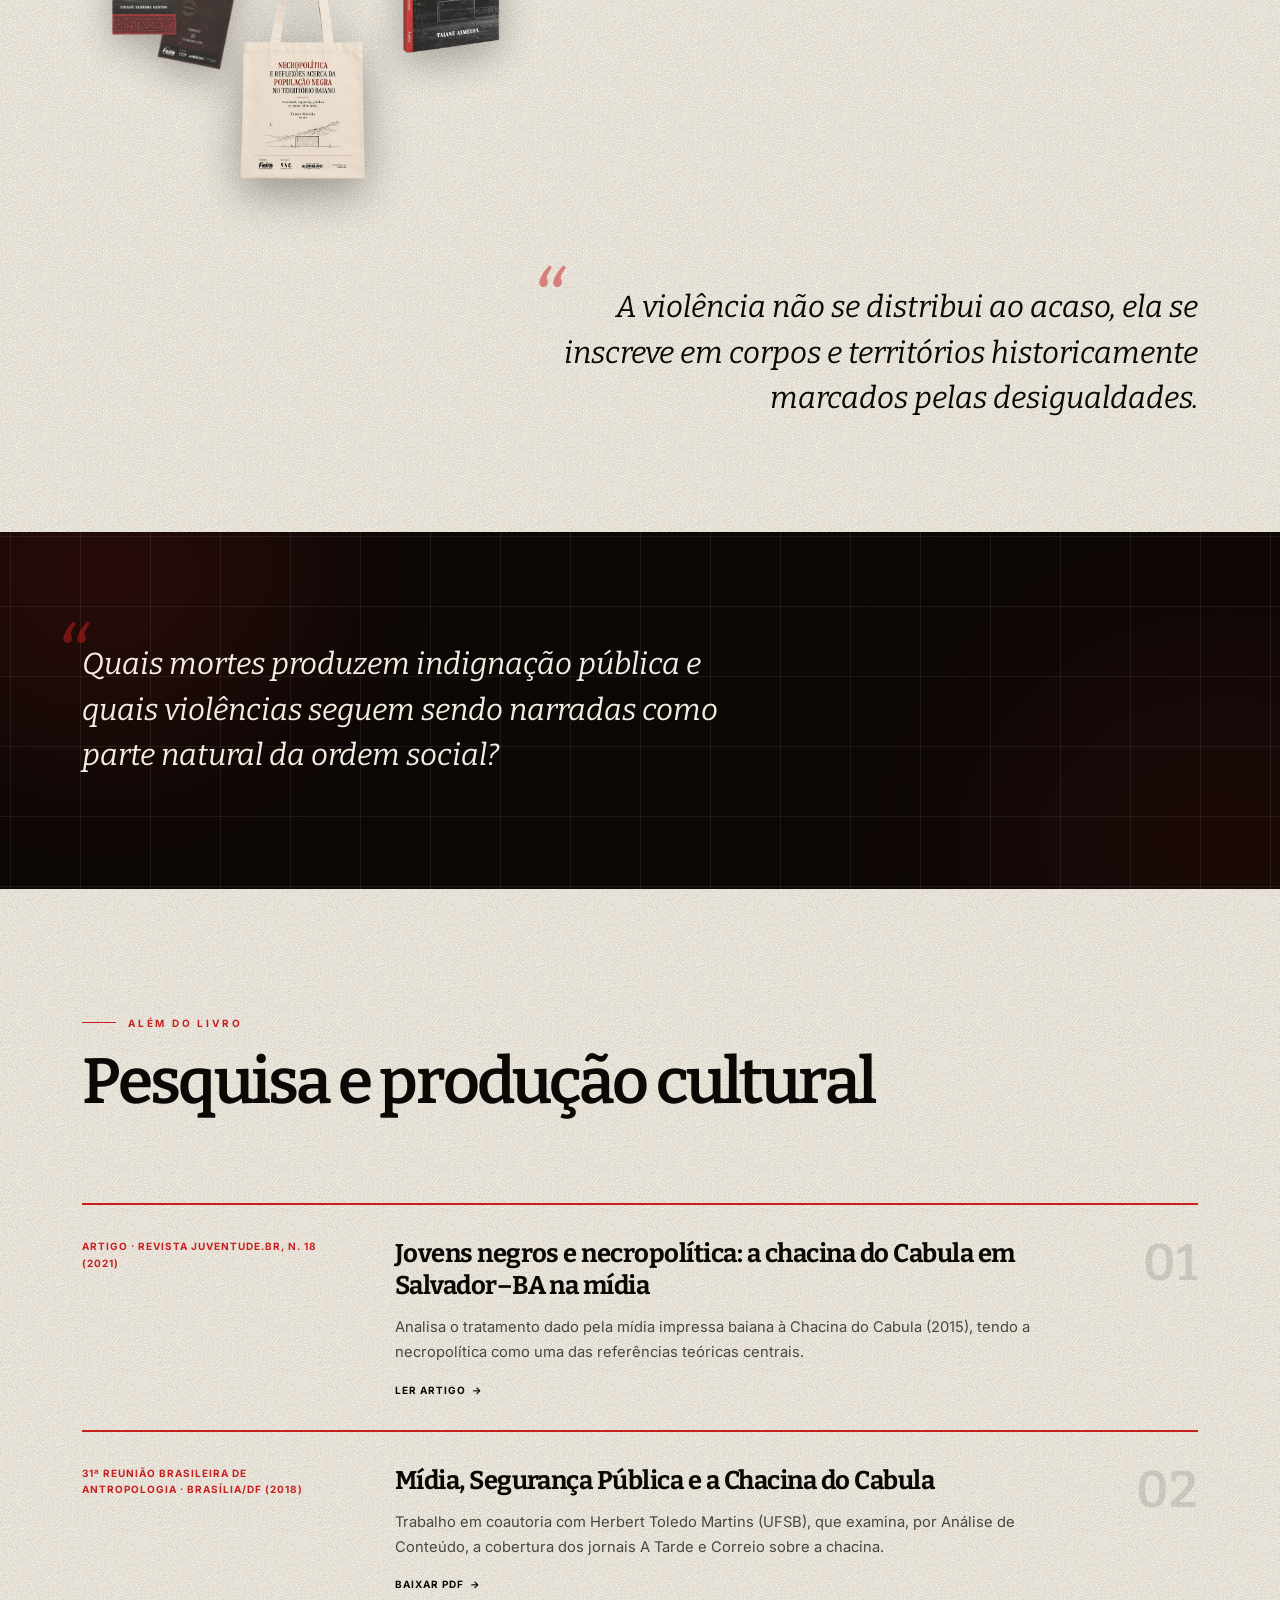
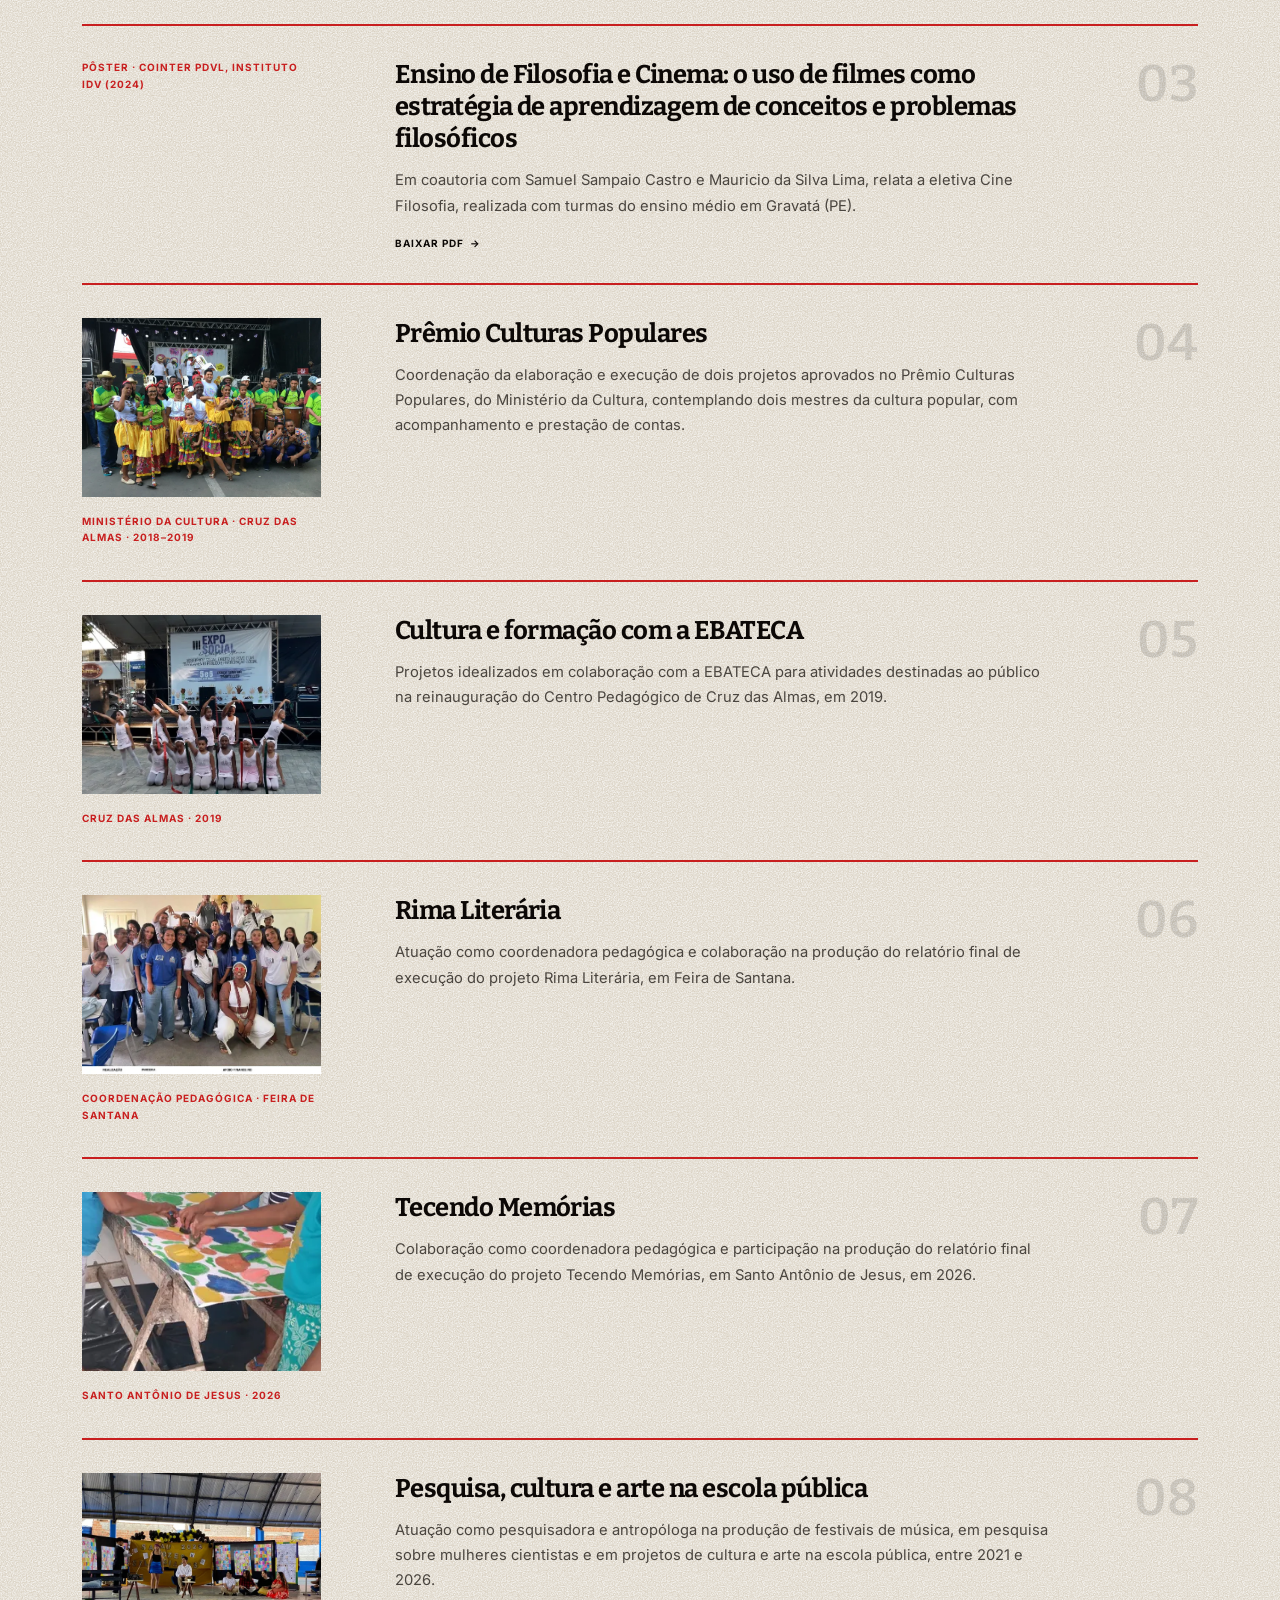
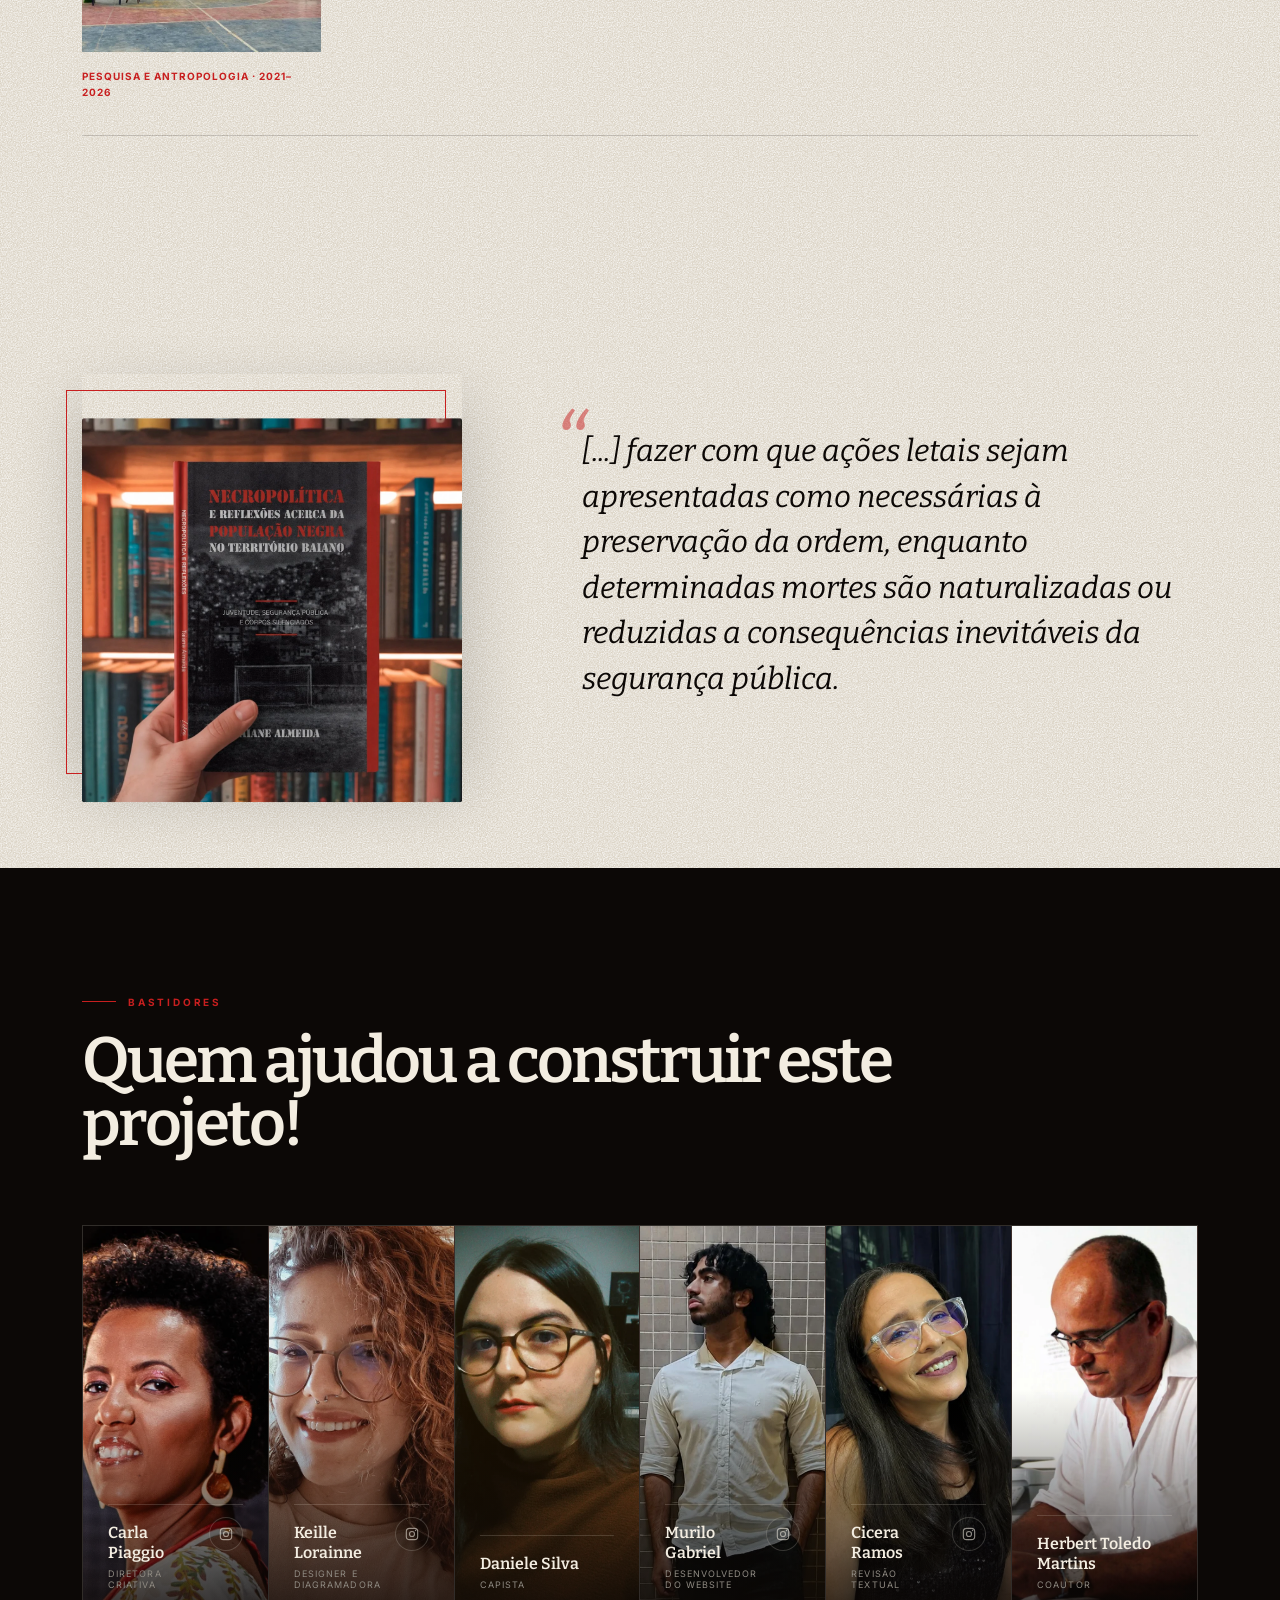
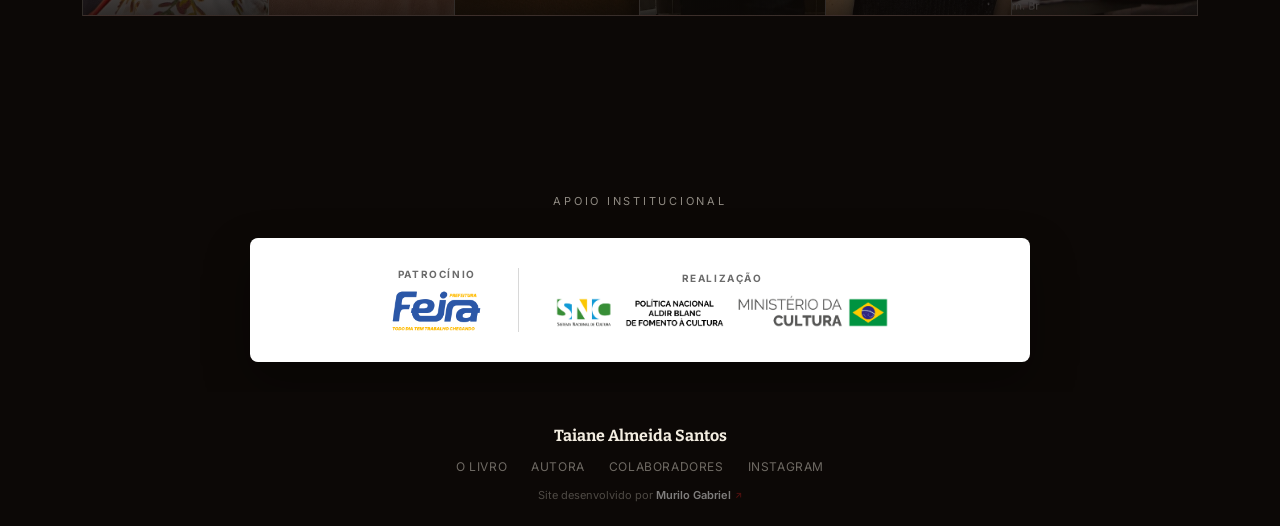
==== commit 237b076c: "chore: atualiza link do desenvolvedor no rodapé" ====
--- a/index.html
+++ b/index.html
@@ -1141,8 +1141,8 @@
       </div>
 
       <p class="foot-legal">Site desenvolvido por <a class="foot-developer"
-          href="https://www.instagram.com/murilo_gabriell0/" target="_blank" rel="noopener noreferrer"
-          aria-label="Instagram de Murilo Gabriel">Murilo Gabriel</a></p>
+          href="https://murilogabriel.com.br/" target="_blank" rel="noopener noreferrer"
+          aria-label="Portfólio de Murilo Gabriel">Murilo Gabriel</a></p>
     </div>
   </footer>
 
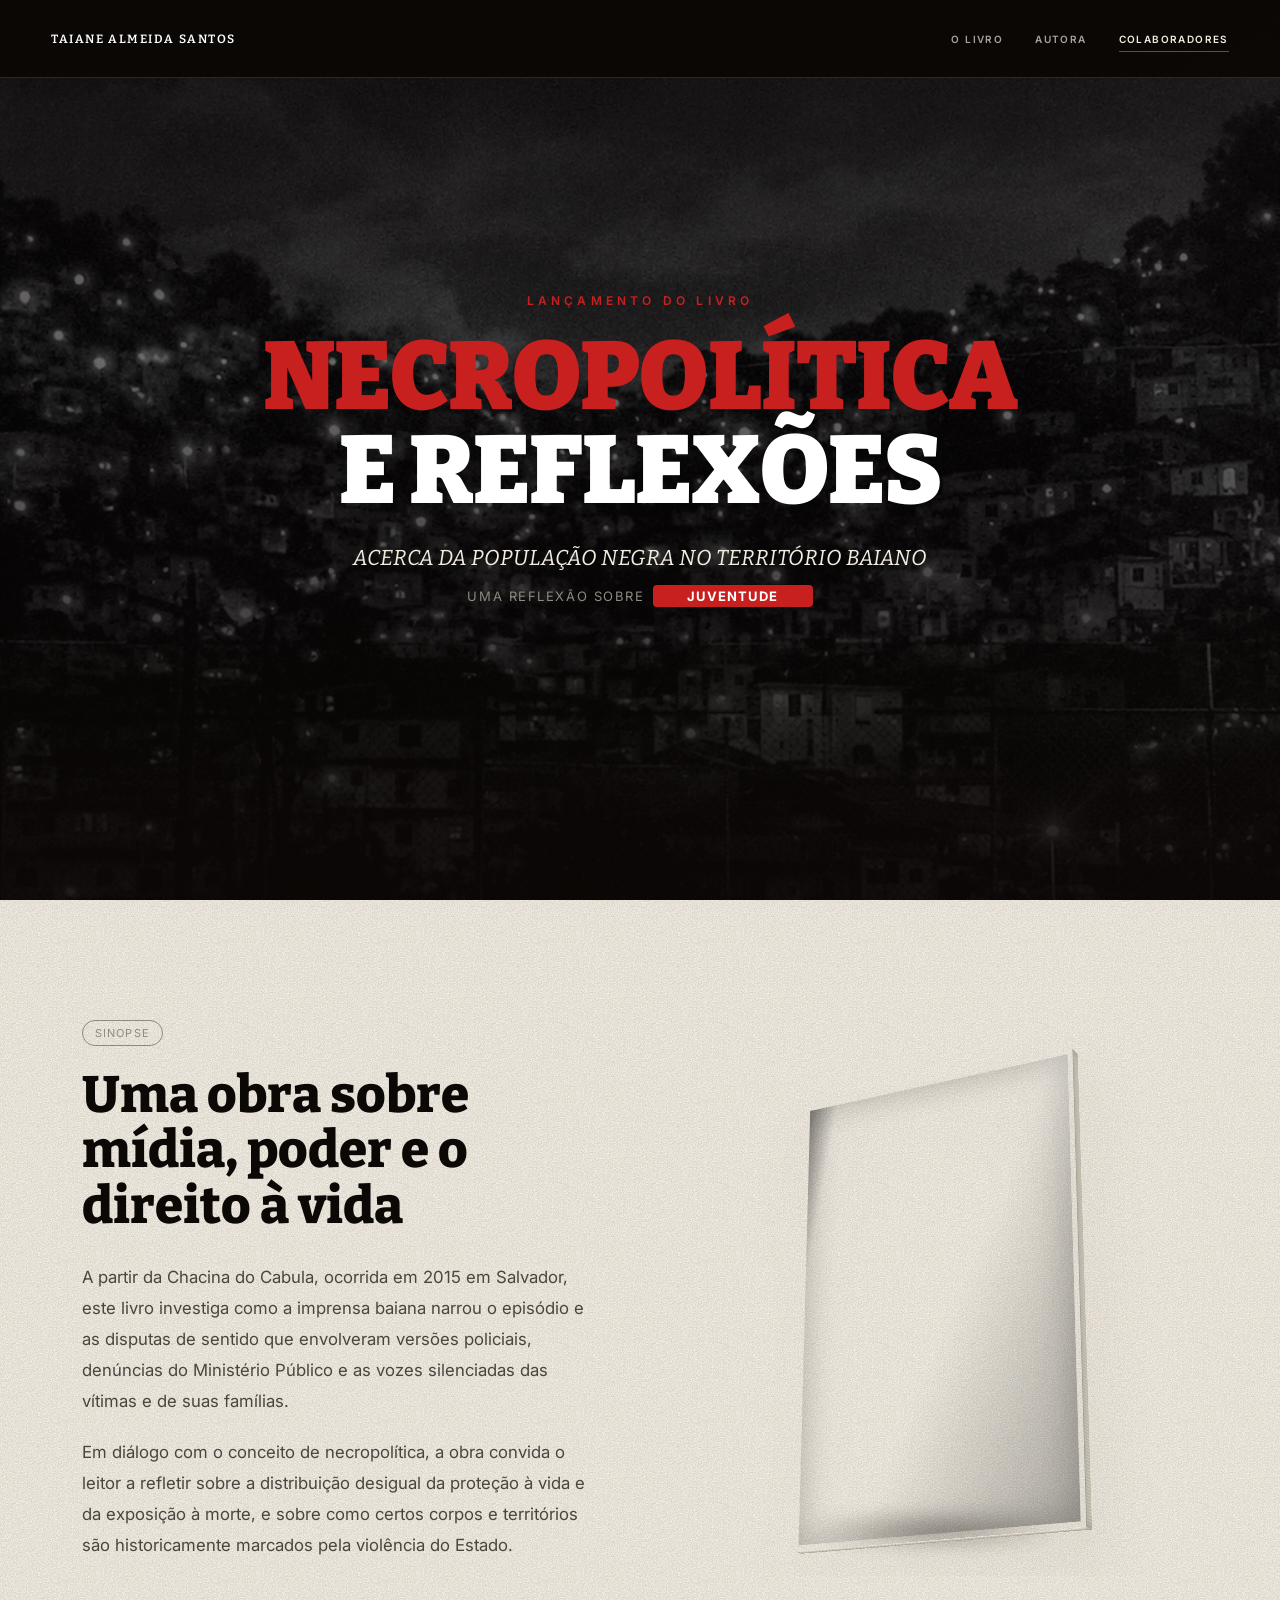
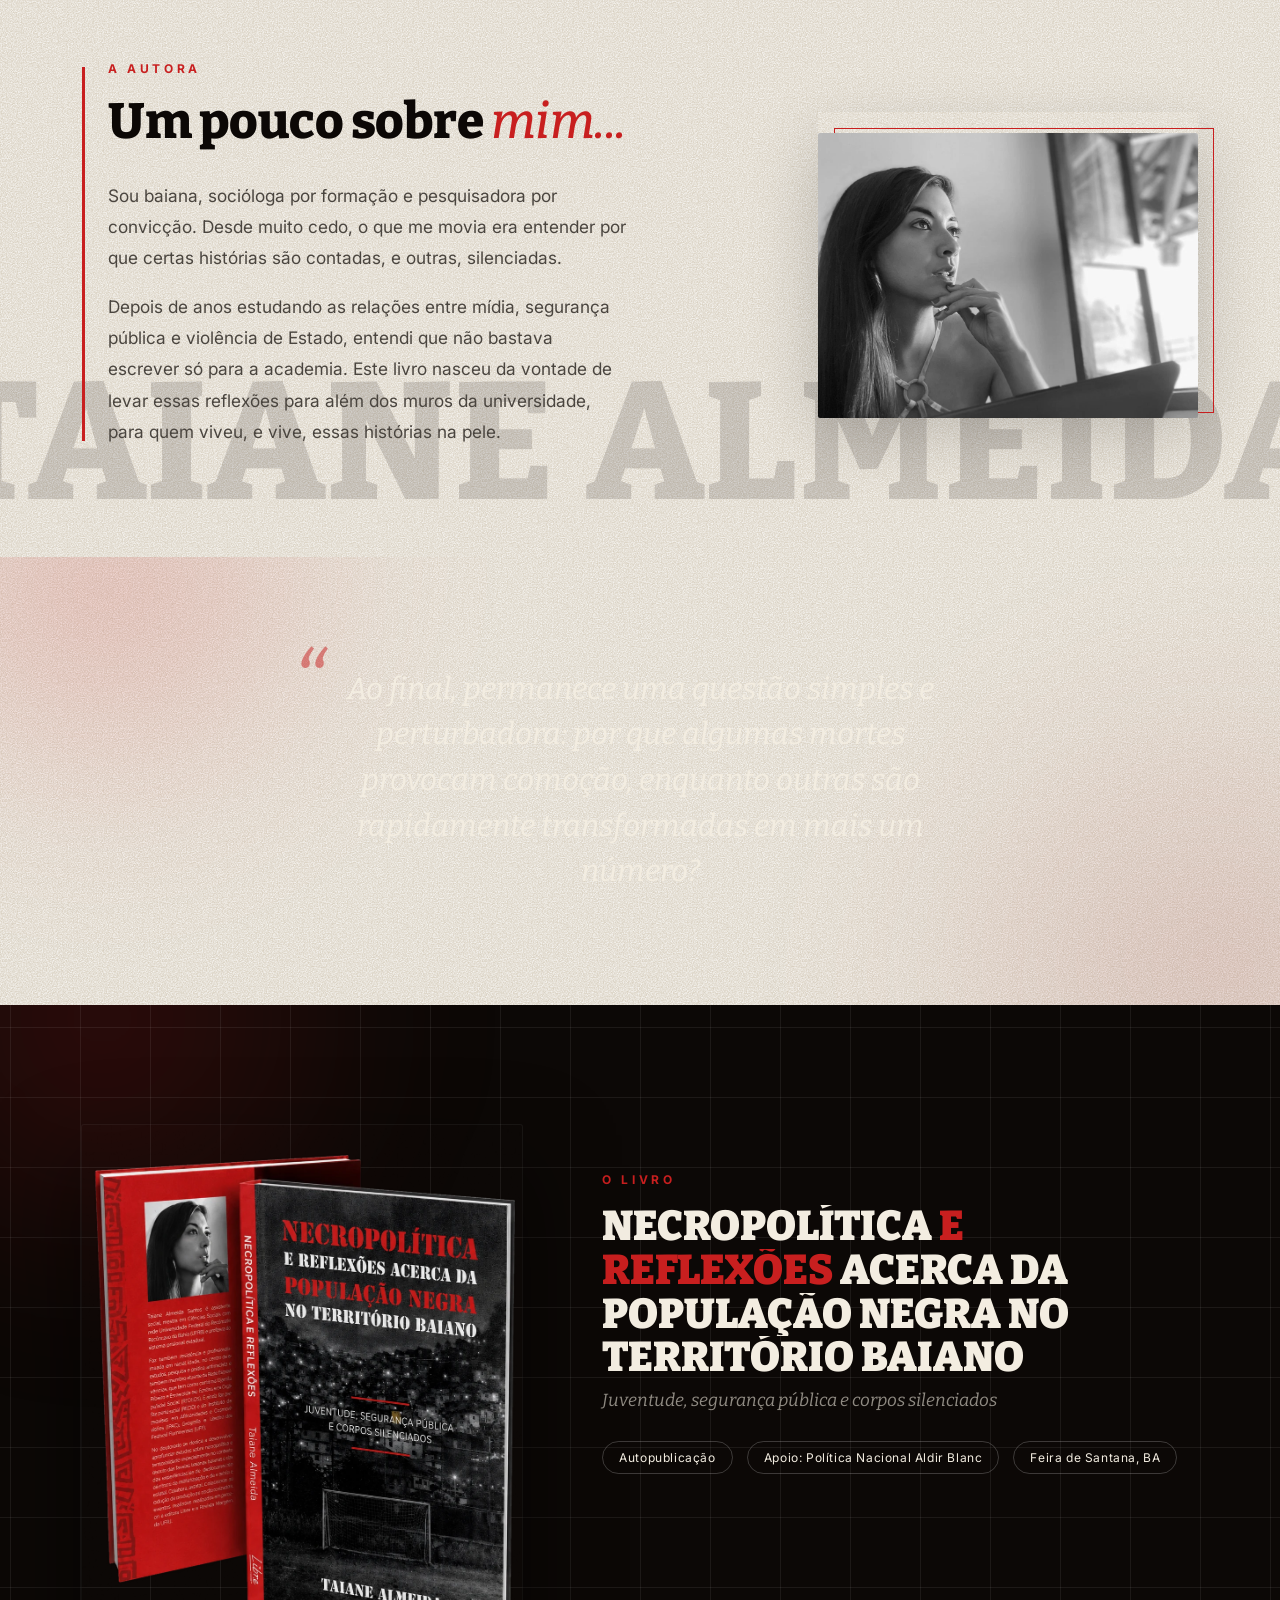
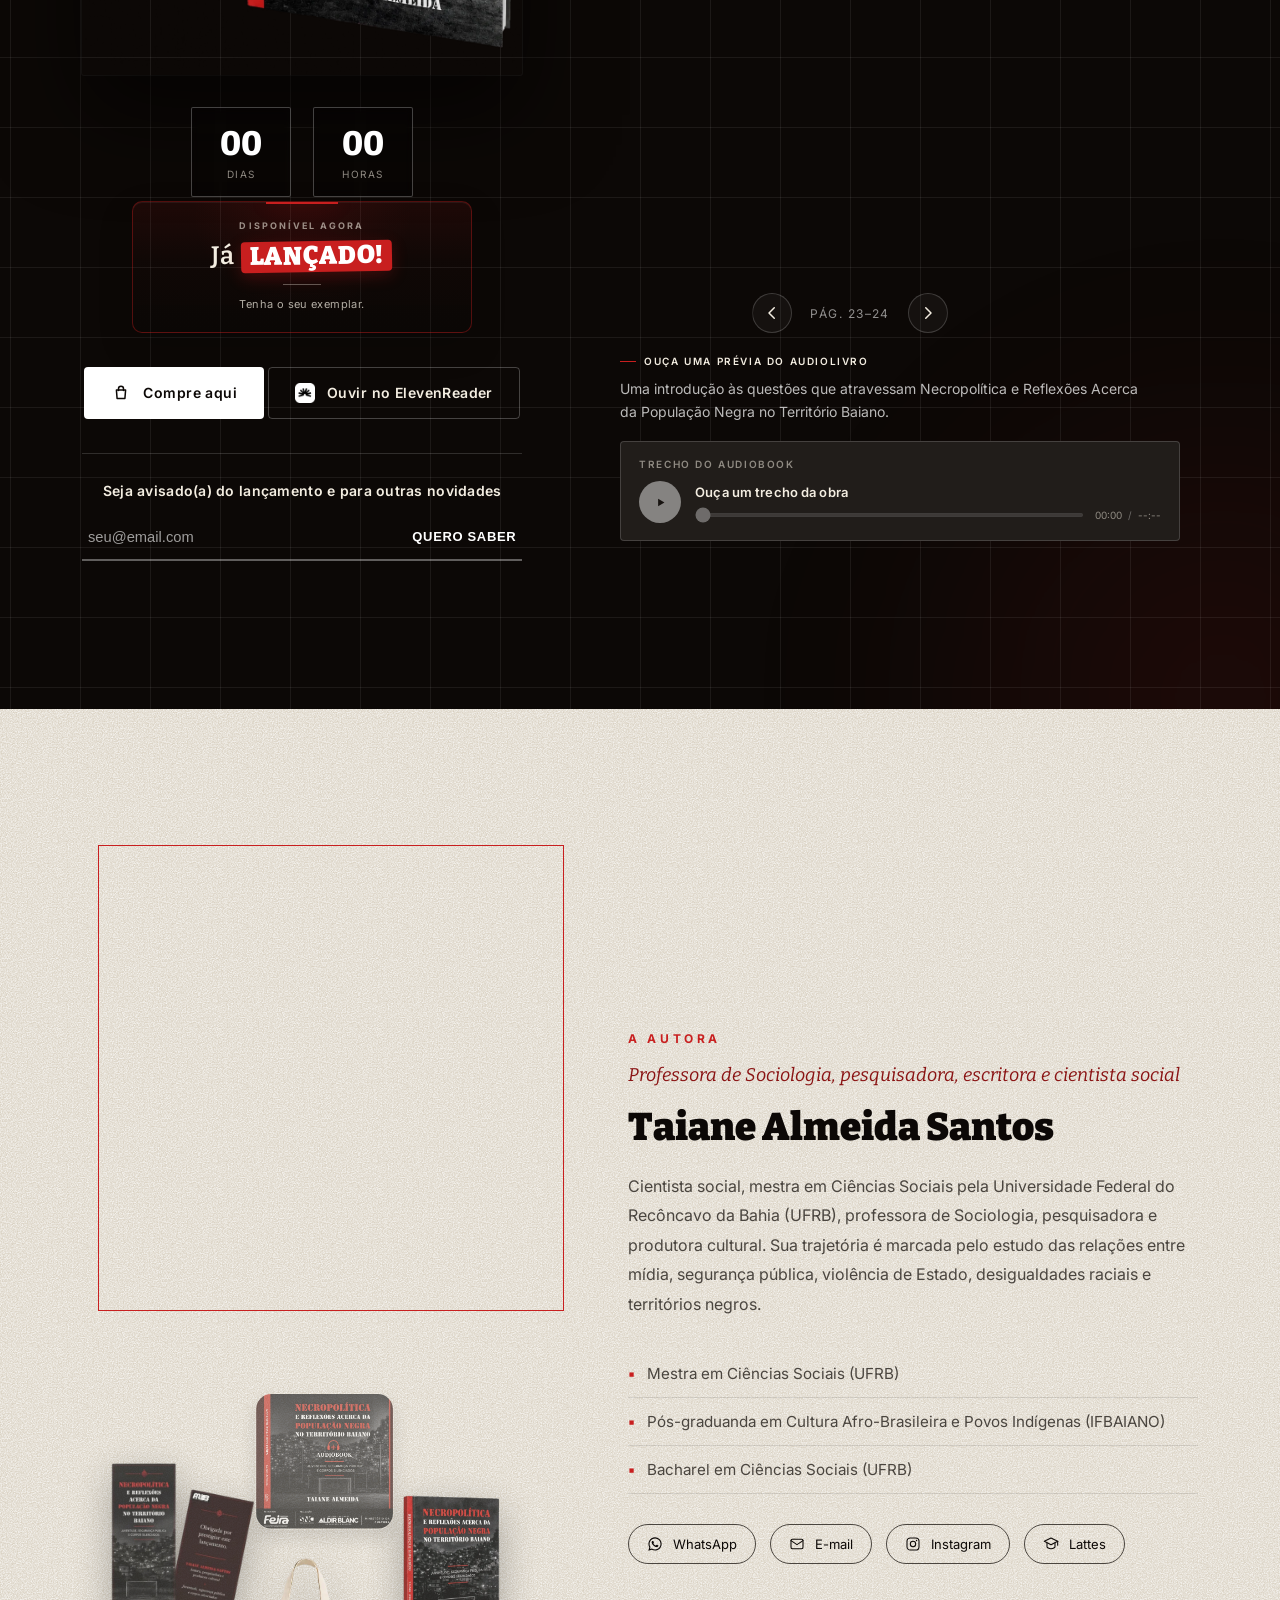
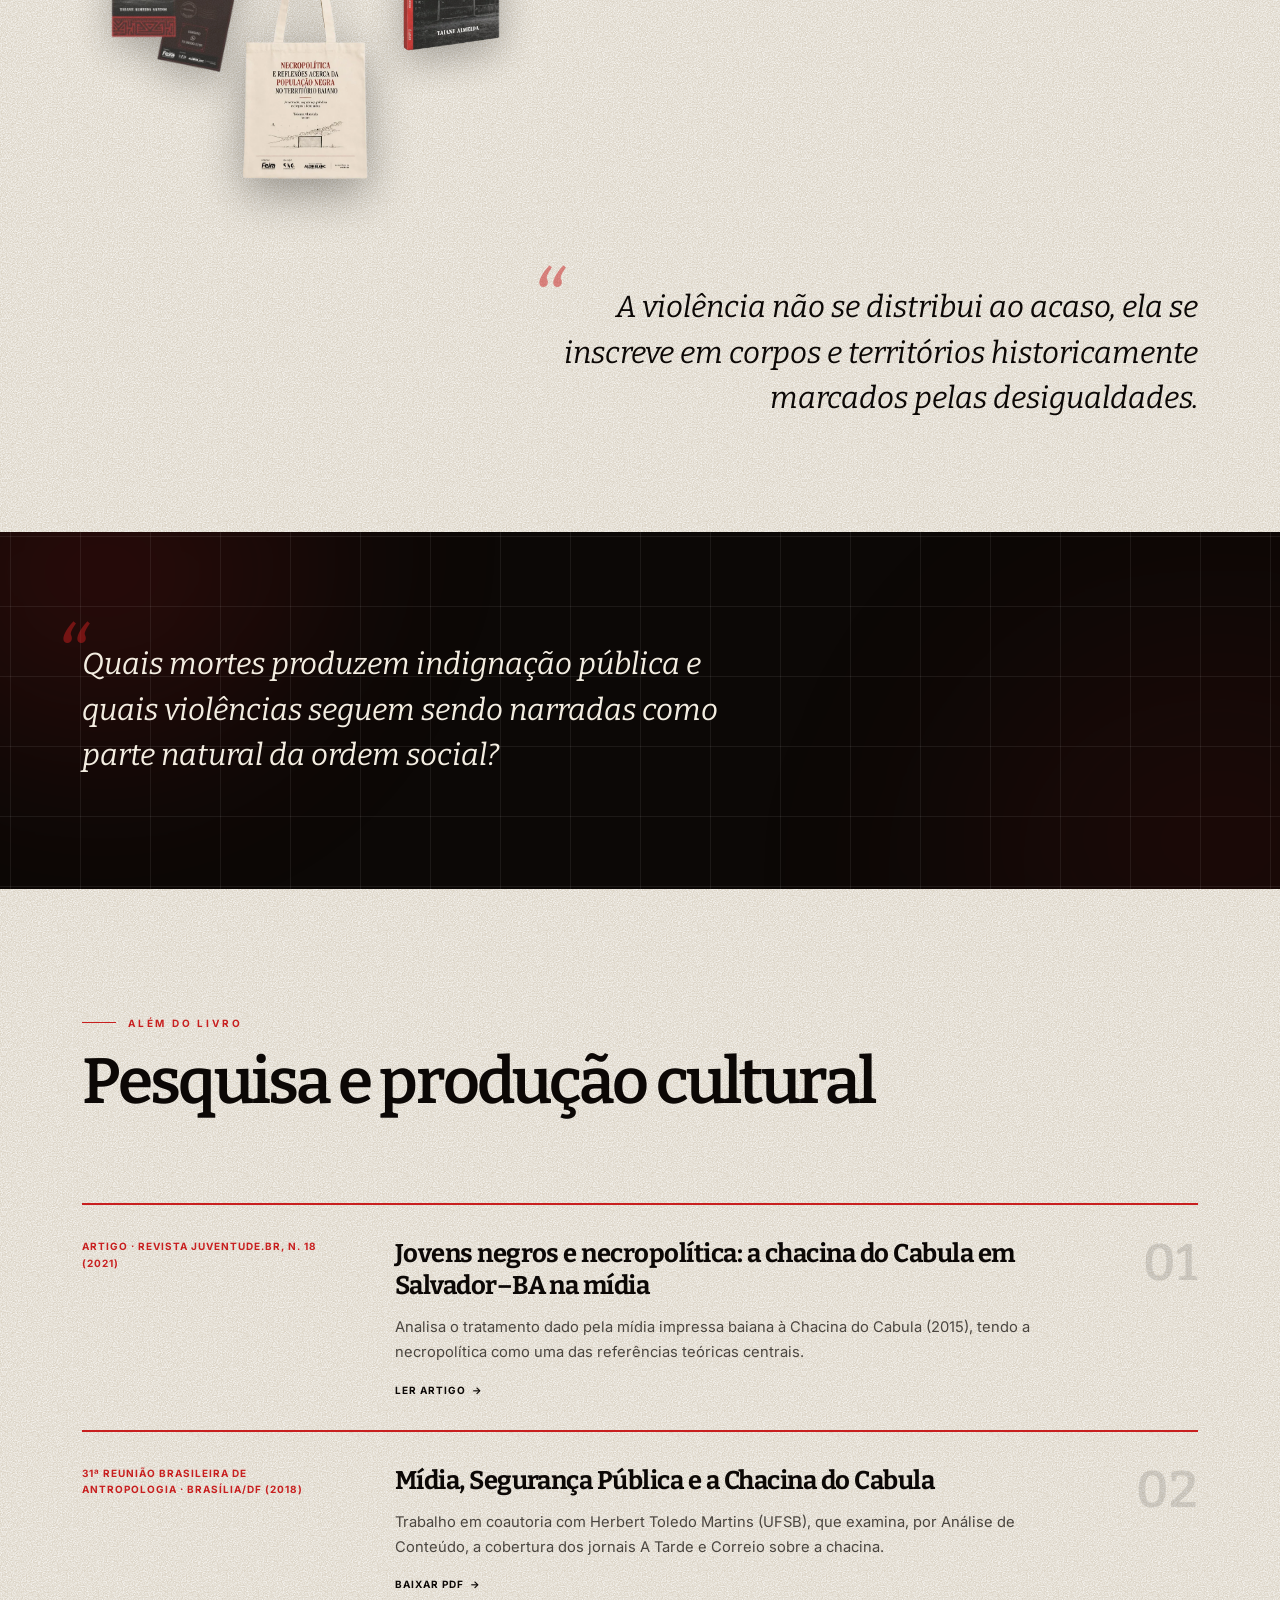
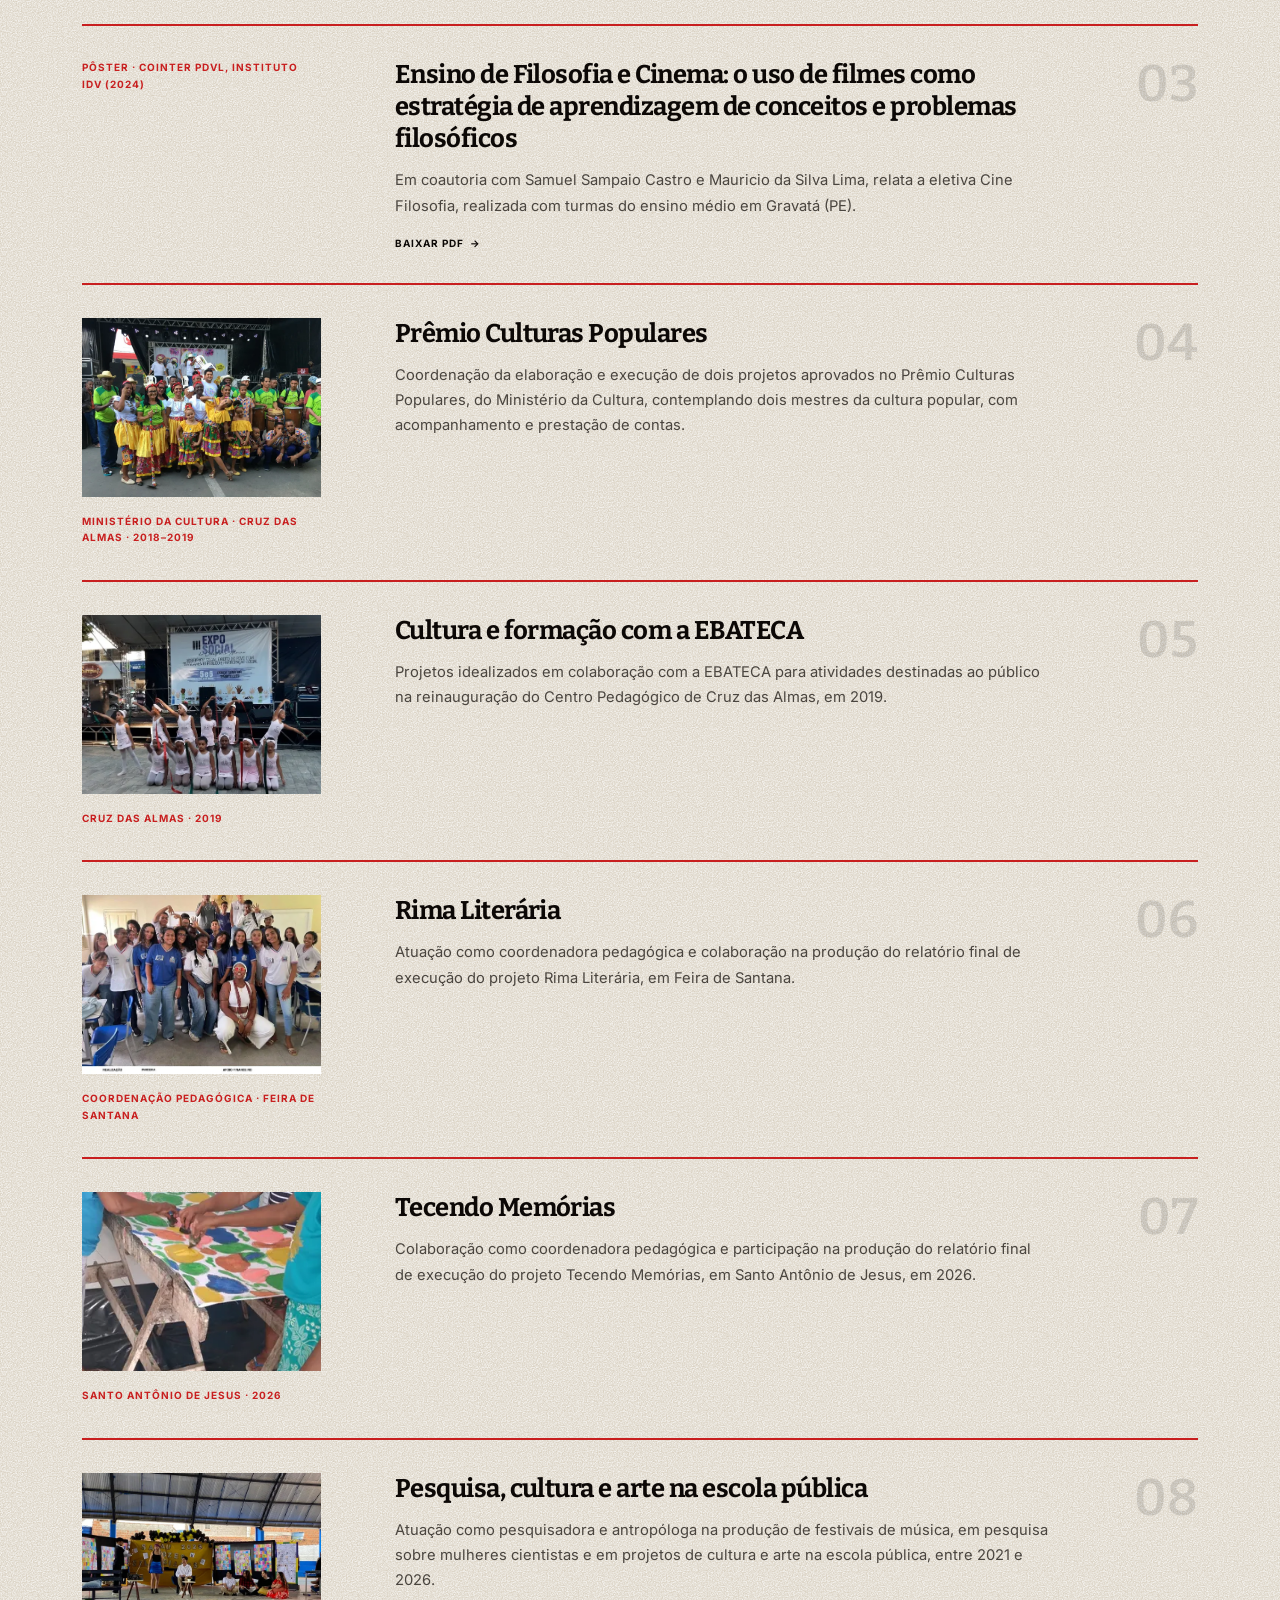
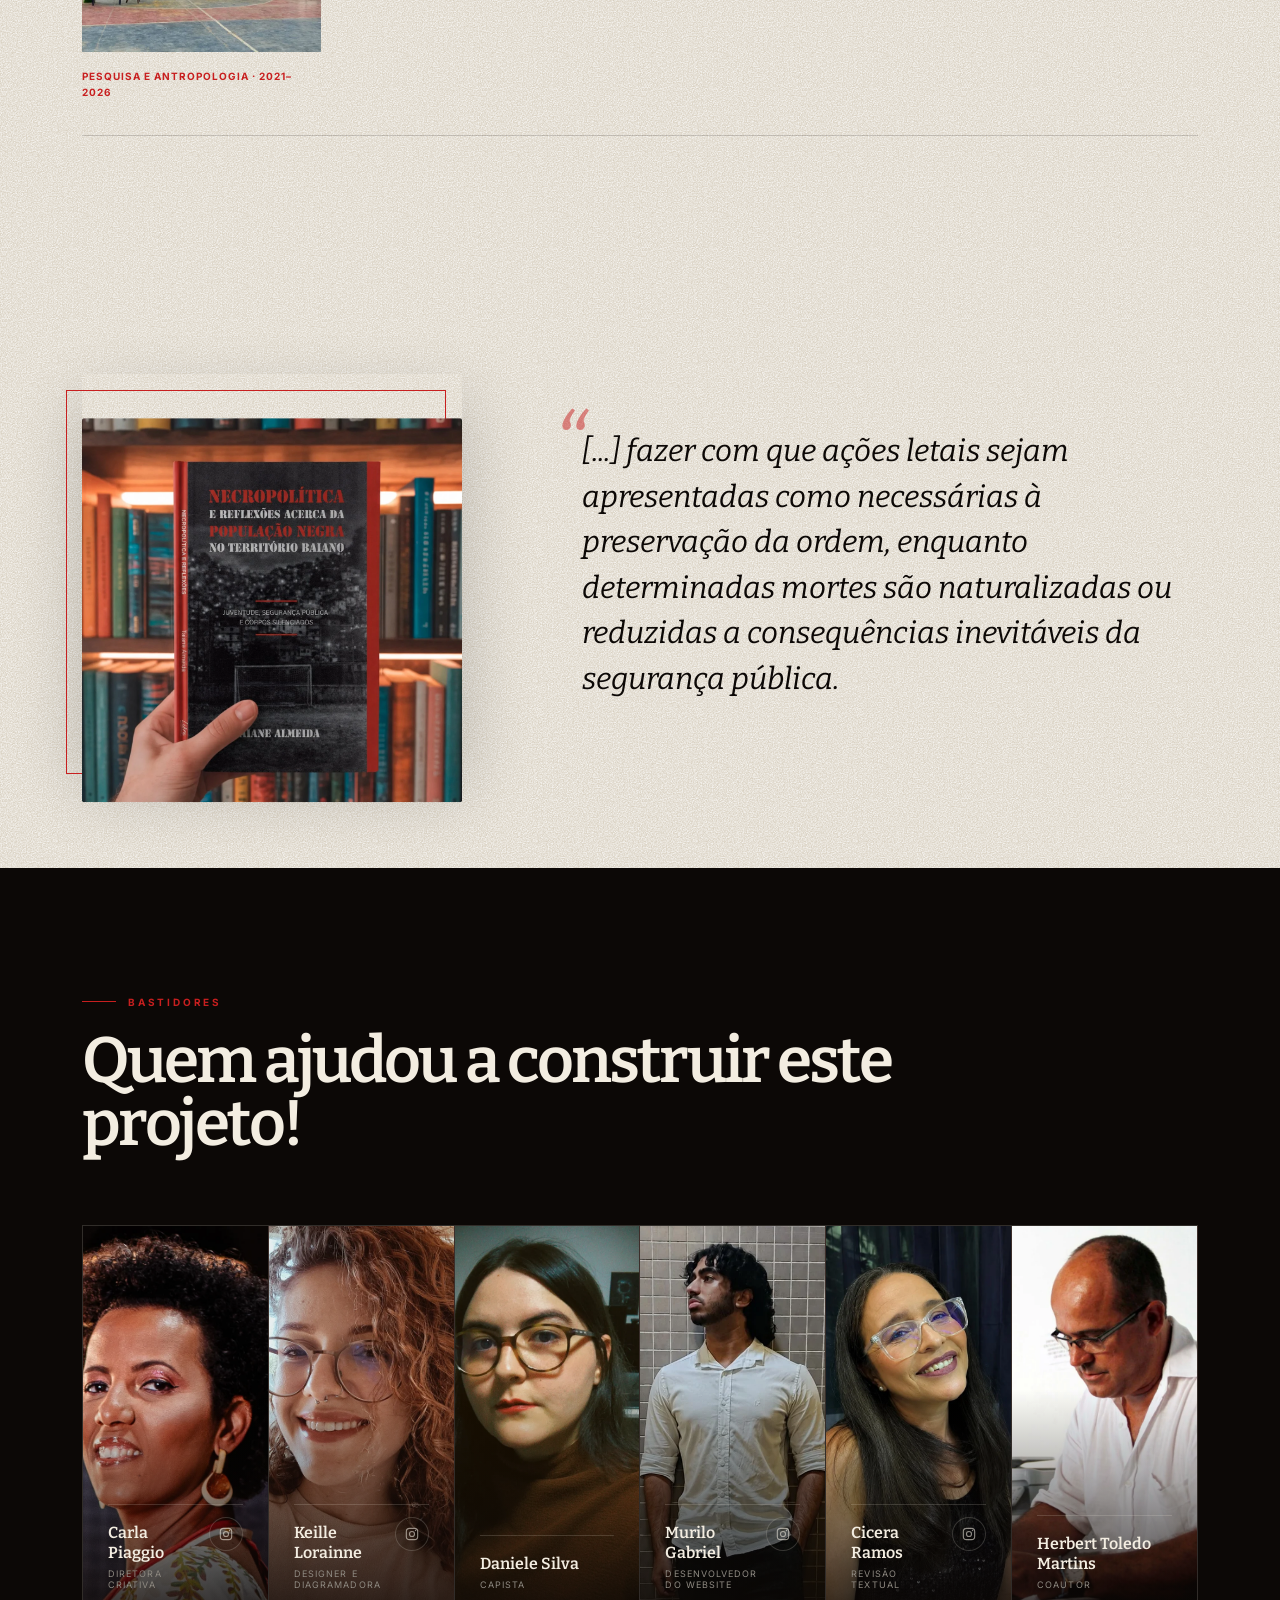
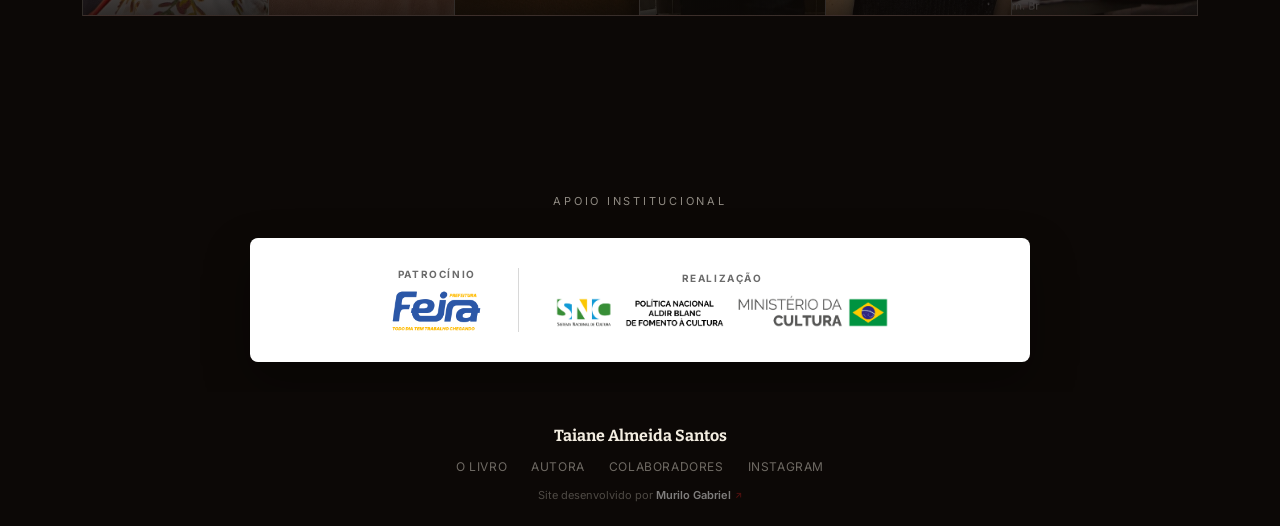
==== commit eefbbba0: "chore: atualiza link do currículo Lattes" ====
--- a/index.html
+++ b/index.html
@@ -748,7 +748,7 @@
             </svg>
             Instagram
           </a>
-          <a class="contato-chip" href="https://share.google/I5t78HGhTyZpw0pw1" target="_blank">
+          <a class="contato-chip" href="https://buscatextual.cnpq.br/buscatextual/visualizacv.do?id=K4471414T6&tokenCaptchar=[base64]"" target="_blank" rel="noopener noreferrer">
             <svg class="chip-icon" viewBox="0 0 24 24" fill="none" stroke="currentColor" stroke-width="1.6">
               <path d="M12 3L2 8l10 5 10-5-10-5z" stroke-linejoin="round" />
               <path d="M6 10.5V16c0 1.1 2.7 3 6 3s6-1.9 6-3v-5.5" stroke-linecap="round" stroke-linejoin="round" />
